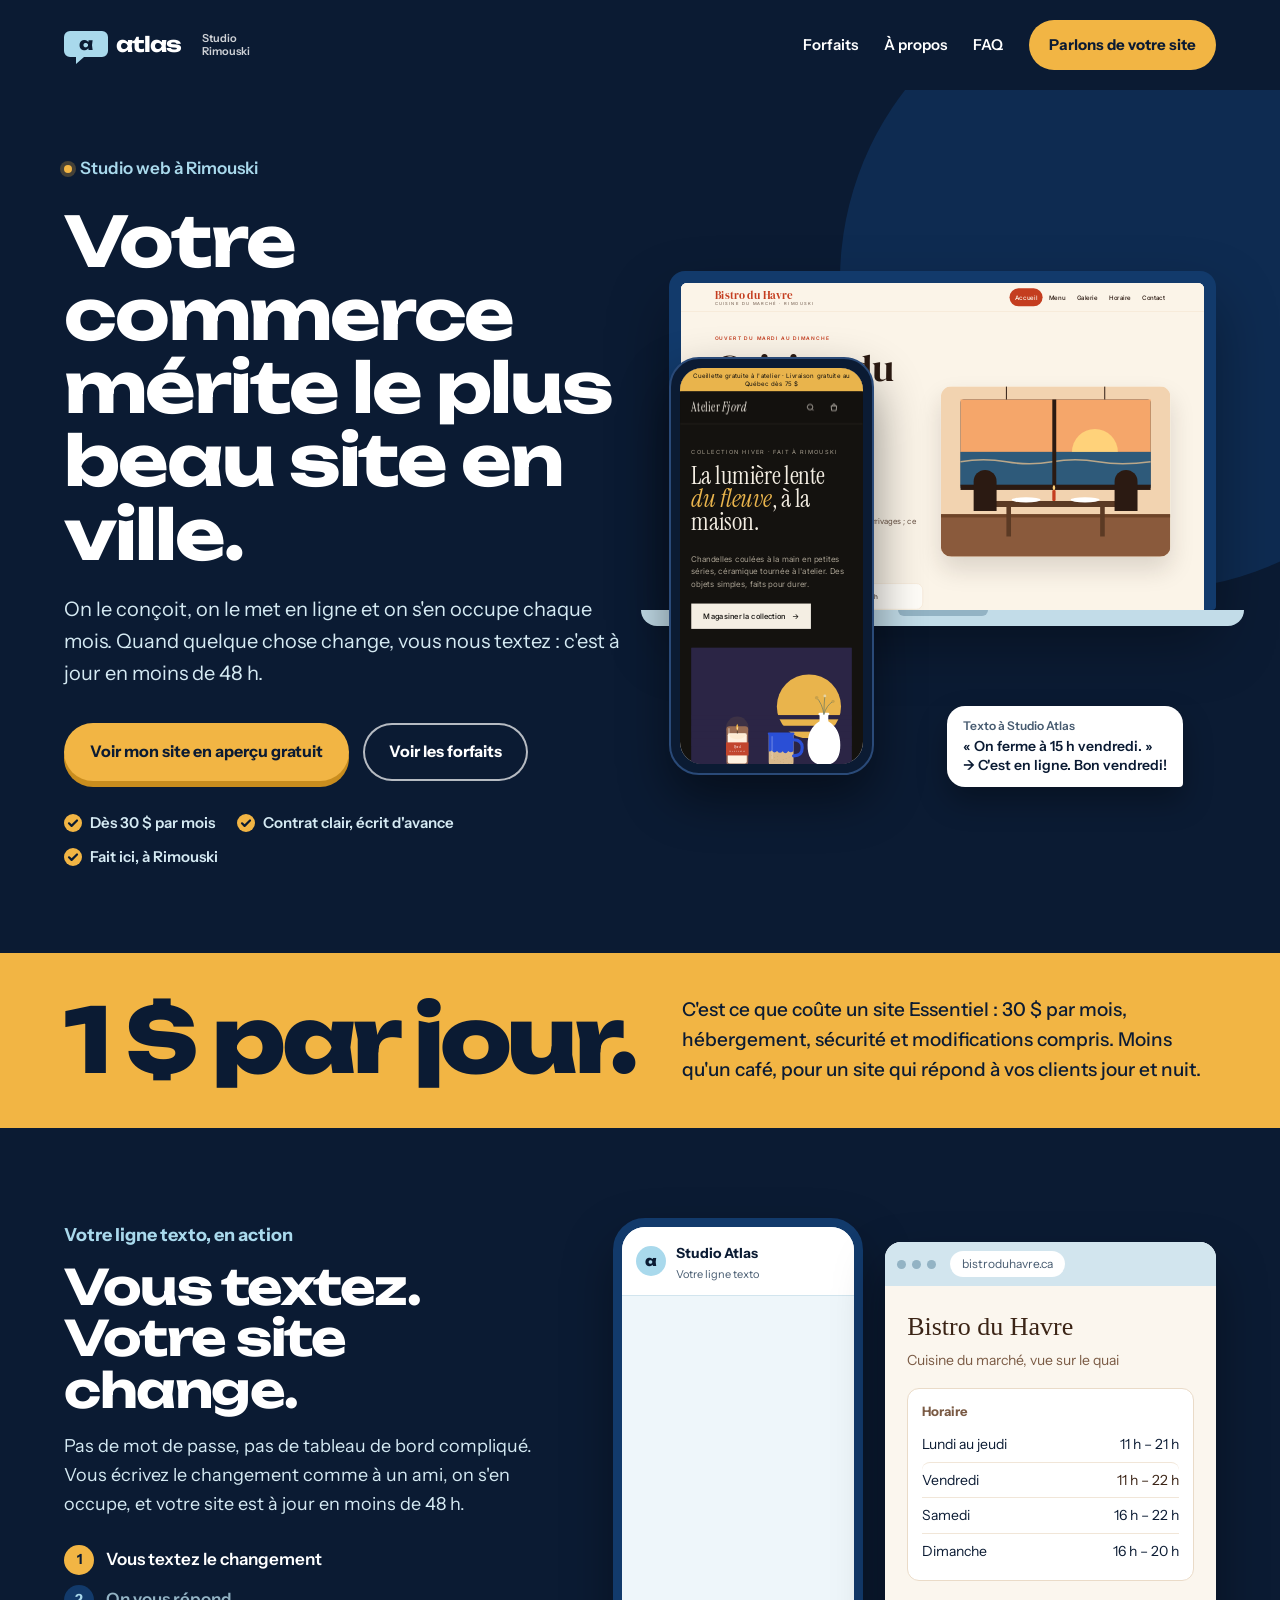
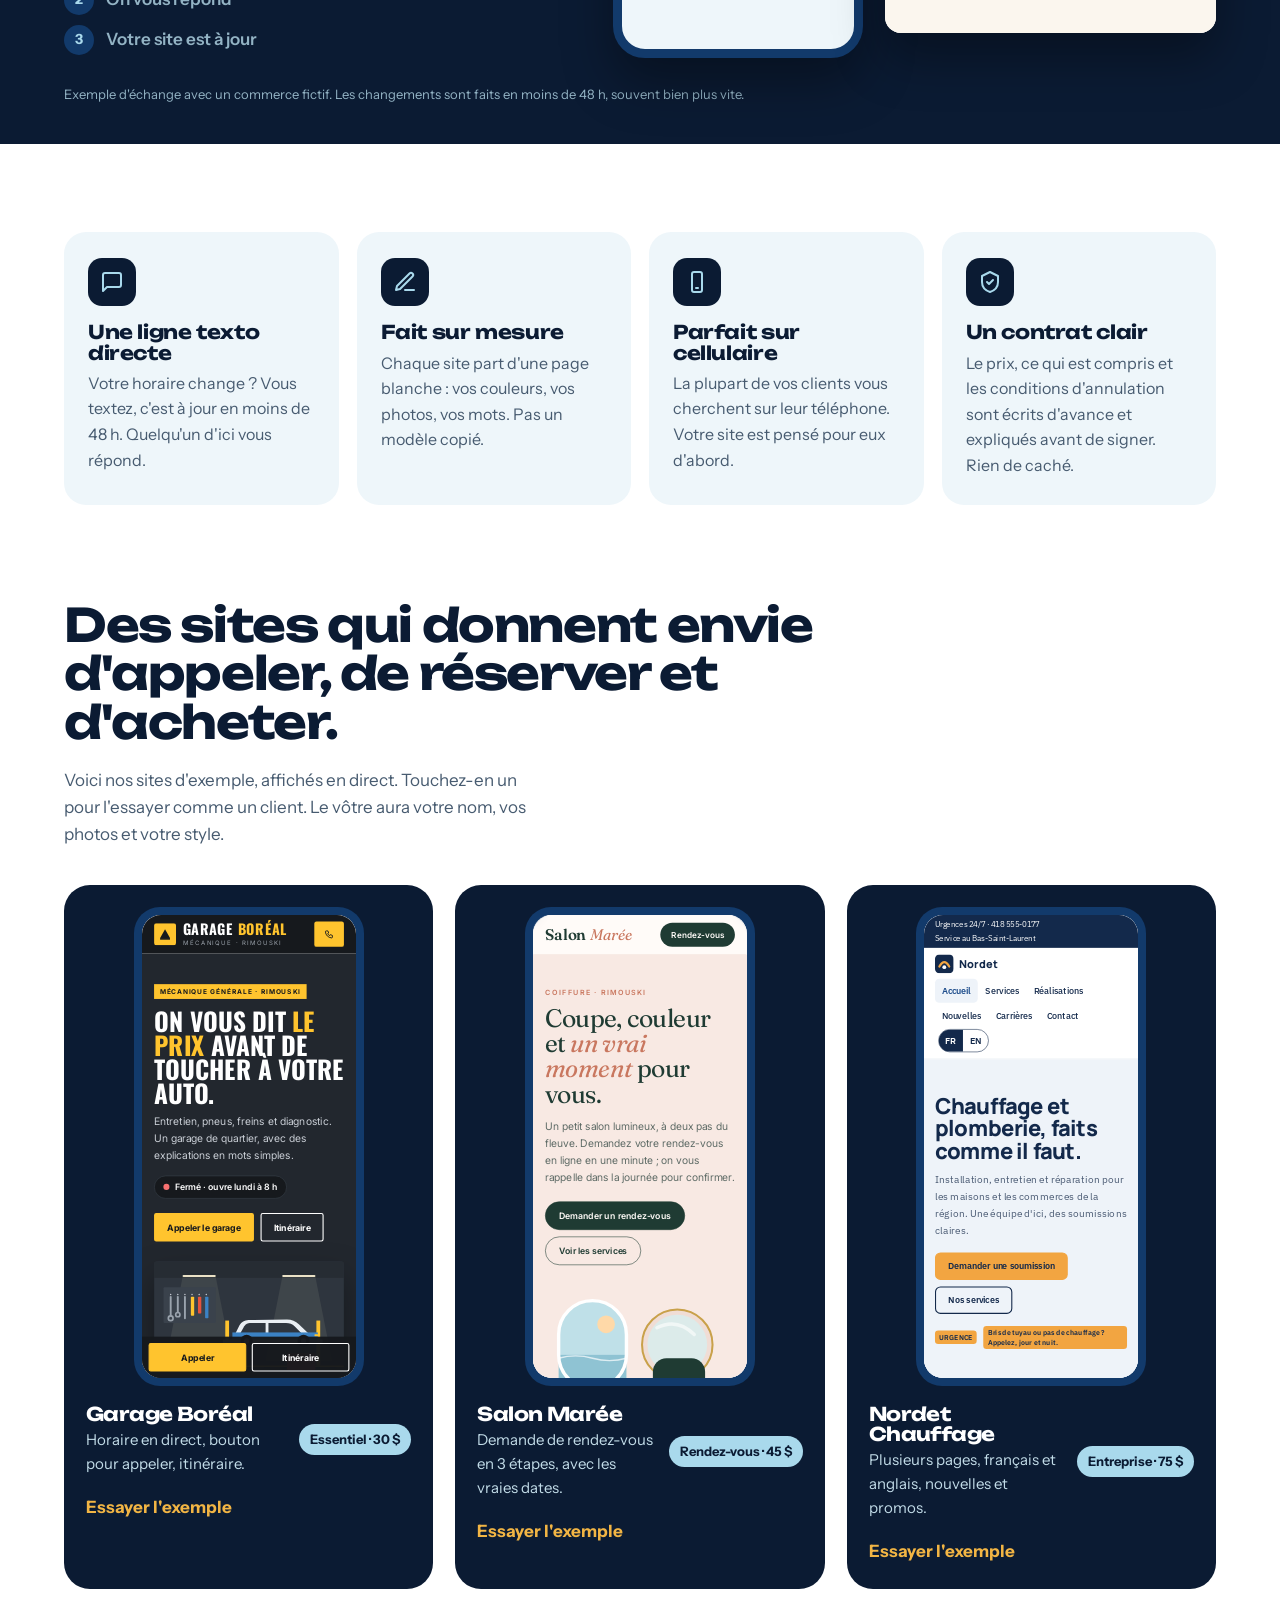
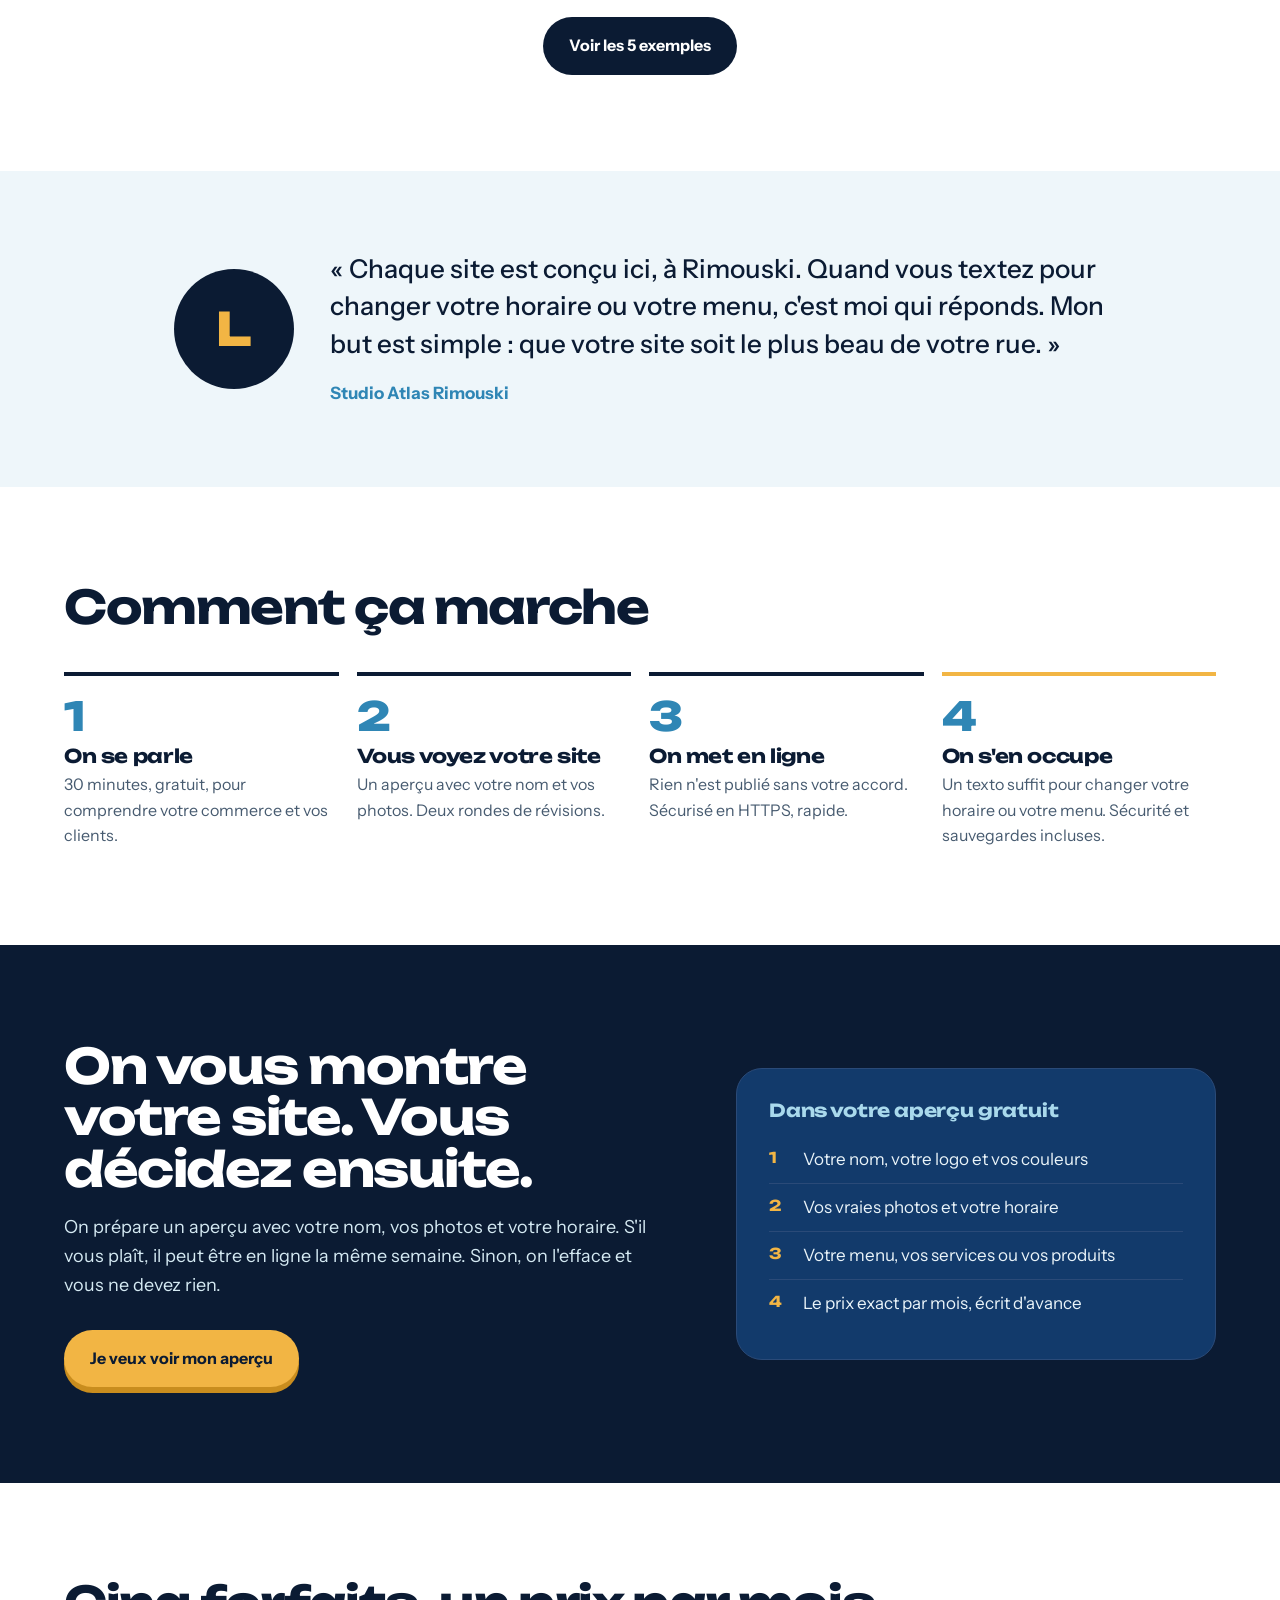
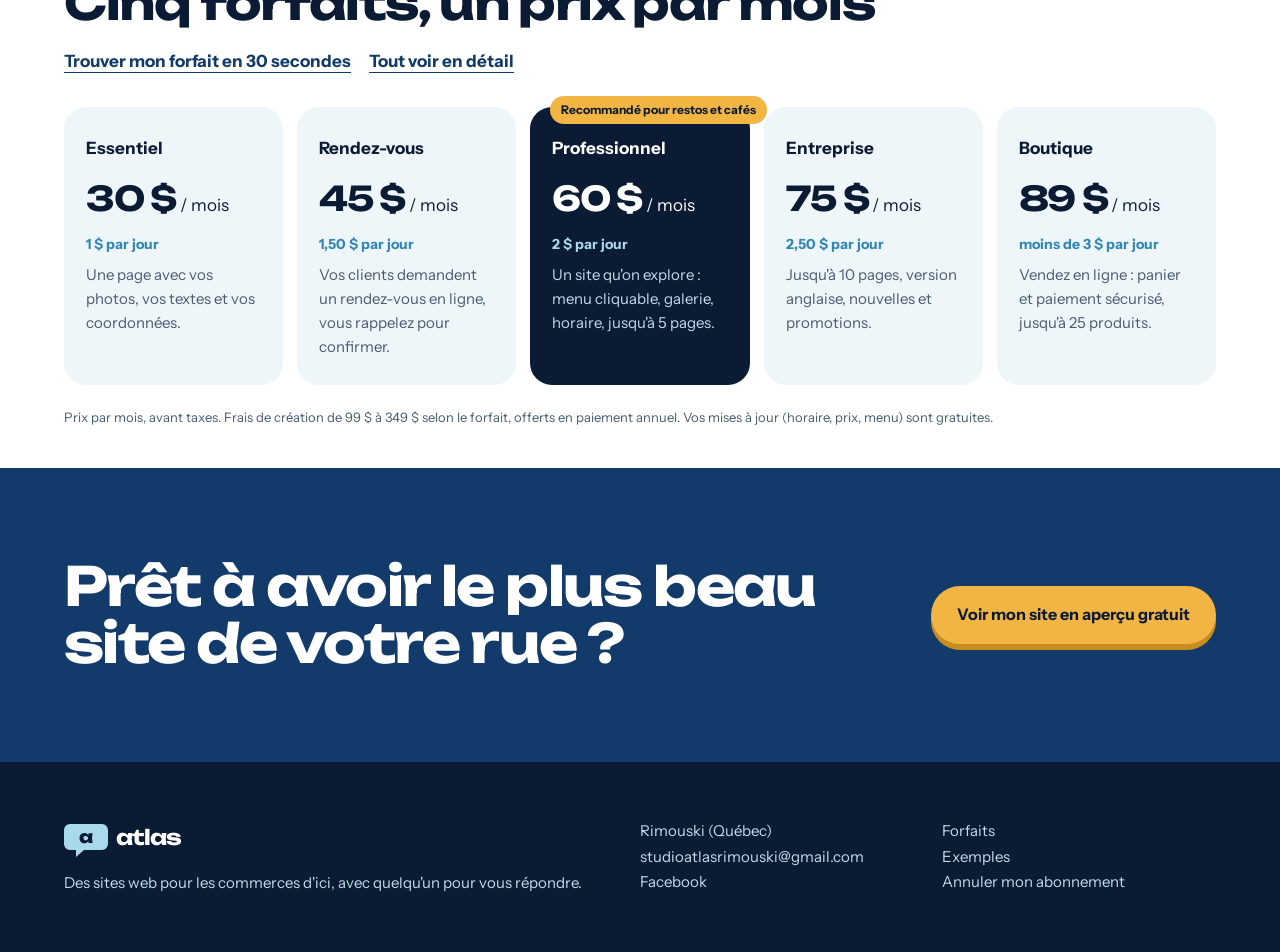
==== index.html @ ba2b37f9 "Référencement Google : robots.txt, sitemap, fiche d'entreprise et image de partage Co-Authored-By: C" ====
<!DOCTYPE html><html lang="fr"><head><meta charset="utf-8"><meta name="viewport" content="width=device-width,initial-scale=1">
<title>Studio Atlas Rimouski | Sites web sur mesure</title>
<meta name="description" content="Studio web de Rimouski : sites sur mesure, adaptés au cellulaire et entretenus chaque mois, dès 30 $ par mois, soit environ 1 $ par jour, avec un contrat clair, écrit d'avance.">
<meta property="og:type" content="website"><meta property="og:site_name" content="Studio Atlas Rimouski"><meta property="og:locale" content="fr_CA">
<meta property="og:title" content="Studio Atlas Rimouski | Sites web sur mesure"><meta property="og:description" content="Studio web de Rimouski : sites sur mesure, adaptés au cellulaire et entretenus chaque mois, dès 30 $ par mois, soit environ 1 $ par jour, avec un contrat clair, écrit d'avance."><meta property="og:url" content="https://studioatlasrimouski.ca/">
<meta property="og:image" content="https://studioatlasrimouski.ca/og.png"><meta property="og:image:width" content="1200"><meta property="og:image:height" content="630"><meta name="twitter:card" content="summary_large_image">
<script type="application/ld+json">{"@context": "https://schema.org", "@type": "ProfessionalService", "name": "Studio Atlas Rimouski", "url": "https://studioatlasrimouski.ca/", "image": "https://studioatlasrimouski.ca/og.png", "logo": "https://studioatlasrimouski.ca/favicon.svg", "description": "Studio web de Rimouski : sites sur mesure, adaptés au cellulaire et entretenus chaque mois, dès 30 $ par mois.", "email": "studioatlasrimouski@gmail.com", "areaServed": [{"@type": "City", "name": "Rimouski"}, {"@type": "AdministrativeArea", "name": "Bas-Saint-Laurent"}], "address": {"@type": "PostalAddress", "addressLocality": "Rimouski", "addressRegion": "QC", "addressCountry": "CA"}, "priceRange": "30 $ à 89 $ par mois", "knowsLanguage": "fr-CA"}</script>
<link rel="canonical" href="https://studioatlasrimouski.ca/">
<link rel="icon" href="favicon.svg" type="image/svg+xml">
<link rel="preconnect" href="https://fonts.googleapis.com"><link href="https://fonts.googleapis.com/css2?family=Unbounded:wght@700;800&family=Instrument+Sans:wght@400;600;700&display=swap" rel="stylesheet">
<style>
*{box-sizing:border-box}body{margin:0;-webkit-font-smoothing:antialiased;font-family:"Instrument Sans",system-ui,sans-serif;color:#0B1B33;background:#fff;font-size:17px;line-height:1.6}
a{color:inherit}img,svg{display:block}h1,h2,h3,p{margin:0}ol,ul{margin:0;padding:0;list-style:none}
h1,h2,h3{font-family:Unbounded,system-ui,sans-serif;letter-spacing:-.03em;line-height:1.06;font-weight:700}
.wrap{max-width:1200px;margin:0 auto;padding-left:24px;padding-right:24px}
.btn{display:inline-flex;align-items:center;gap:10px;font-weight:700;text-decoration:none;padding:16px 26px;border-radius:999px;font-size:16px;transition:transform .15s ease,background .15s ease}
.btn:hover{transform:translateY(-1px)}
.btn.gold{background:#F2B544;color:#0B1B33;box-shadow:0 6px 0 #C98D1E}.btn.gold:hover{background:#F7C96A}
.btn.line{color:#fff;box-shadow:inset 0 0 0 2px rgba(255,255,255,.7)}.btn.line:hover{box-shadow:inset 0 0 0 2px #fff}
.btn.navy{background:#0B1B33;color:#fff}.btn.navy:hover{background:#123A6B}
.eyebrow{font-weight:700;color:#2F86B5;margin-bottom:12px;font-size:16px}

/* Accueil */
.hero{background:#0B1B33;color:#fff;overflow:hidden;position:relative}
.hero::after{content:"";position:absolute;right:-180px;top:-120px;width:620px;height:620px;border-radius:50%;background:#123A6B;opacity:.55}
.hero-in{position:relative;z-index:1;display:grid;grid-template-columns:1.02fr 1fr;gap:48px;align-items:center;padding-top:64px;padding-bottom:84px}
.hero .where{display:inline-flex;align-items:center;gap:8px;font-weight:600;color:#A9D9EC;margin-bottom:22px}
.hero .where i{width:8px;height:8px;border-radius:50%;background:#F2B544;box-shadow:0 0 0 4px rgba(242,181,68,.25)}
.hero h1{font-size:clamp(38px,5.4vw,72px);max-width:12ch}
.hero .lead{font-size:20px;color:#D5EAF3;max-width:44ch;margin-top:22px}
.acts{display:flex;flex-wrap:wrap;gap:14px;margin-top:34px}
.checks{display:flex;flex-wrap:wrap;gap:10px 22px;margin-top:30px;color:#D5EAF3;font-weight:600;font-size:15px}
.checks li{display:flex;align-items:center;gap:8px}
.checks svg{flex:none}

/* Vitrine : vrais sites d'exemple affichés en direct */
.showcase{position:relative;min-height:480px}
.laptop{position:relative;width:100%;max-width:600px;margin-left:auto}
.laptop .screen{background:#123A6B;border-radius:16px 16px 4px 4px;padding:12px 12px 0;box-shadow:0 30px 60px rgba(0,0,0,.35)}
.laptop .base{height:16px;background:#C2DCE8;border-radius:0 0 18px 18px;margin:0 -28px;position:relative}
.laptop .base::after{content:"";position:absolute;left:50%;top:0;width:90px;height:6px;margin-left:-45px;background:#93B3C4;border-radius:0 0 8px 8px}
.frame{position:relative;overflow:hidden;background:#fff}
.frame iframe{position:absolute;left:0;top:0;border:0;transform-origin:0 0;pointer-events:none}
.laptop .frame{aspect-ratio:1280/800;border-radius:6px 6px 0 0}
.laptop .frame iframe{width:1280px;height:800px}
.phone{position:absolute;left:0;bottom:-24px;width:min(38%,205px);background:#0B1B33;border-radius:30px;padding:9px;box-shadow:0 24px 50px rgba(0,0,0,.45);border:2px solid #2A4A78}
.phone .frame{aspect-ratio:390/844;border-radius:22px}
.phone .frame iframe{width:390px;height:844px}
.bubble{position:absolute;right:6%;bottom:-36px;background:#fff;color:#0B1B33;border-radius:18px 18px 4px 18px;padding:12px 16px;font-size:14px;font-weight:600;box-shadow:0 14px 30px rgba(0,0,0,.3);max-width:250px;line-height:1.35}
.bubble small{display:block;font-weight:600;color:#475B70;font-size:12px;margin-bottom:3px}
.shot-link{position:absolute;inset:0;z-index:2;border-radius:inherit}
.shot-link:focus-visible{outline:3px solid #F2B544;outline-offset:4px}

/* Bande 1 $ par jour */
.oneday{background:#F2B544;color:#0B1B33}
.od-in{display:flex;align-items:center;gap:20px 48px;flex-wrap:wrap;padding-top:42px;padding-bottom:42px}
.od-big{font-family:Unbounded,system-ui,sans-serif;font-weight:800;font-size:clamp(46px,7vw,92px);letter-spacing:-.05em;line-height:.9;white-space:nowrap}
.od-txt{flex:1 1 360px;font-size:19px;max-width:56ch;font-weight:500}

/* Promesses */
.promises{display:grid;grid-template-columns:repeat(4,1fr);gap:18px;padding-top:88px;padding-bottom:40px}
.prom{background:#EEF6FA;border-radius:22px;padding:26px 24px}
.prom .ic{width:48px;height:48px;border-radius:14px;background:#0B1B33;display:grid;place-items:center;margin-bottom:16px}
.prom h3{font-size:19px;margin-bottom:8px;letter-spacing:-.02em}
.prom p{color:#475B70;font-size:16px}

/* Vitrine d'exemples */
.work{padding-top:56px;padding-bottom:96px}
.work-head{display:flex;justify-content:space-between;align-items:end;gap:20px;flex-wrap:wrap;margin-bottom:36px}
.work h2{font-size:clamp(30px,3.6vw,48px);max-width:18ch}
.work-head p{max-width:42ch;color:#475B70}
.work-list{display:grid;grid-template-columns:repeat(3,1fr);gap:22px}
.wcard{position:relative;background:#0B1B33;border-radius:26px;padding:22px 22px 24px;color:#fff;display:flex;flex-direction:column;gap:18px}
.wcard .phone2{background:#123A6B;border-radius:26px;padding:8px;width:min(230px,80%);margin:0 auto}
.wcard .frame{aspect-ratio:390/844;border-radius:19px}
.wcard .frame iframe{width:390px;height:844px}
.wcard h3{font-size:19px}.wcard p{color:#C2DCE8;font-size:15px;margin-top:4px}
.wcard .meta{display:flex;justify-content:space-between;align-items:center;gap:10px}
.tagp{background:#A9D9EC;color:#0B1B33;font-weight:700;font-size:13px;border-radius:999px;padding:5px 11px;white-space:nowrap}
.wcard .go{font-weight:700;color:#F2B544;text-decoration:none}
.wcard .go:hover{text-decoration:underline}
.work-more{margin-top:28px;text-align:center}

/* Mot du studio */
.note{background:#EEF6FA}
.note-in{display:grid;grid-template-columns:auto 1fr;gap:36px;align-items:center;padding-top:80px;padding-bottom:80px;max-width:980px}
.avatar{width:120px;height:120px;border-radius:50%;background:#0B1B33;color:#F2B544;display:grid;place-items:center;font-family:Unbounded,system-ui,sans-serif;font-weight:800;font-size:46px}
.note blockquote{margin:0;font-size:clamp(20px,2.2vw,26px);line-height:1.45;font-weight:500}
.note cite{display:block;margin-top:16px;font-style:normal;font-weight:700;color:#2F86B5}

/* Étapes */
.steps{padding-top:96px;padding-bottom:96px}
.steps h2{font-size:clamp(30px,3.6vw,48px);margin-bottom:40px}
.steps ol{display:grid;grid-template-columns:repeat(4,1fr);gap:18px}
.steps li{border-top:4px solid #0B1B33;padding-top:20px}
.steps li:last-child{border-color:#F2B544}
.sn{font-family:Unbounded,system-ui,sans-serif;font-weight:800;font-size:40px;color:#2F86B5;display:block;margin-bottom:10px;line-height:1}
.steps h3{font-size:19px;margin-bottom:6px;letter-spacing:-.02em}
.steps p{color:#475B70;font-size:16px}

/* Aperçu gratuit */
.demo{background:#0B1B33;color:#fff}
.demo-in{display:grid;grid-template-columns:1.3fr 1fr;gap:48px;align-items:center;padding-top:96px;padding-bottom:96px}
.demo h2{font-size:clamp(30px,3.8vw,50px);margin-bottom:18px}
.demo p{color:#D5EAF3;max-width:50ch;margin-bottom:30px;font-size:18px}
.demo-card{background:#123A6B;border-radius:26px;padding:32px;border:1px solid #2A4A78}
.demo-card h3{font-size:18px;color:#A9D9EC;margin-bottom:16px;letter-spacing:-.01em}
.demo-card li{display:flex;gap:12px;align-items:flex-start;padding:10px 0;border-top:1px solid #2A4A78;color:#EAF4F9}
.demo-card li:first-child{border-top:0}
.demo-card b{color:#F2B544;font-family:Unbounded,system-ui,sans-serif;font-size:15px;min-width:22px}

/* Forfaits */
.plans{padding-top:96px;padding-bottom:40px}
.plans-head{display:flex;justify-content:space-between;align-items:end;gap:20px;flex-wrap:wrap;margin-bottom:32px}
.plans h2{font-size:clamp(30px,3.6vw,48px)}
.links{display:flex;flex-wrap:wrap;gap:18px}.links a{font-weight:700;color:#123A6B;text-underline-offset:5px}
.plan-list{display:grid;grid-template-columns:repeat(5,minmax(0,1fr));gap:14px}
.plan{position:relative;text-decoration:none;display:flex;flex-direction:column;gap:8px;border-radius:22px;padding:26px 20px 24px;background:#EEF6FA;border:2px solid transparent;transition:border-color .15s}
.plan:hover{border-color:#0B1B33}
.plan.star{background:#0B1B33;color:#fff}.plan.star .pd{color:#C2DCE8}.plan.star .pday{color:#A9D9EC}
.ribbon{position:absolute;top:-13px;left:18px;background:#F2B544;color:#0B1B33;font-weight:700;font-size:12px;border-radius:999px;padding:4px 11px;white-space:nowrap}
.pn{font-weight:700}
.pp b{font-family:Unbounded,system-ui,sans-serif;font-size:34px;letter-spacing:-.04em}
.pday{font-weight:700;font-size:14px;color:#2F86B5}
.pd{font-size:15px;color:#475B70}
.fine{font-size:13px;color:#475B70;margin-top:22px}

/* Réalisation */
.case{padding-top:72px;padding-bottom:96px}
.case-in{display:grid;grid-template-columns:auto 1fr;gap:28px;align-items:center;border:2px solid #0B1B33;border-radius:26px;padding:34px}
.case .mark{width:96px;height:96px;border-radius:22px;background:#0B1B33;color:#fff;display:grid;place-items:center;font-family:Unbounded,system-ui,sans-serif;font-weight:800;font-size:24px}
.case h2{font-size:clamp(24px,2.6vw,34px);margin:4px 0 10px}
.case p{color:#475B70;max-width:70ch}
.ul{display:inline-block;margin-top:12px;font-weight:700;color:#123A6B}

/* Appel final */
.cta{background:#123A6B;color:#fff}
.cta .wrap{padding-top:90px;padding-bottom:90px;display:flex;justify-content:space-between;align-items:center;gap:30px;flex-wrap:wrap}
.cta h2{font-size:clamp(30px,4.2vw,56px);max-width:16ch}


/* Animation ligne texto */
.live-sms{background:#0B1B33;color:#fff;padding:90px 0 40px}
.ls-in{display:grid;grid-template-columns:.9fr 1.1fr;gap:56px;align-items:center}
.live-sms .eyebrow{color:#A9D9EC}
.live-sms h2{font-size:clamp(30px,3.8vw,50px);margin-bottom:16px}
.ls-txt>p{color:#D5EAF3;font-size:18px;max-width:46ch}
.ls-steps{margin-top:26px;display:flex;flex-direction:column;gap:10px}
.ls-steps li{display:flex;align-items:center;gap:12px;font-weight:600;color:#93B3C4;transition:color .3s}
.ls-steps b{width:30px;height:30px;border-radius:50%;display:grid;place-items:center;background:#123A6B;color:#A9D9EC;font-size:14px;transition:background .3s,color .3s}
.ls-steps li.on{color:#fff}.ls-steps li.on b{background:#F2B544;color:#0B1B33}
.ls-stage{position:relative;display:grid;grid-template-columns:250px 1fr;gap:22px;align-items:center}
.ls-phone{background:#EEF6FA;color:#0B1B33;border-radius:32px;border:9px solid #123A6B;height:440px;display:flex;flex-direction:column;overflow:hidden;box-shadow:0 24px 50px rgba(0,0,0,.35)}
.ls-head{display:flex;align-items:center;gap:10px;padding:12px 14px;background:#fff;border-bottom:1px solid #D2E5EE}
.ls-head small{display:block;font-size:11px;color:#475B70}.ls-head strong{font-size:14px}
.ls-av{width:30px;height:30px;border-radius:50%;background:#A9D9EC;display:grid;place-items:center;font-family:Unbounded,system-ui,sans-serif;font-weight:800;font-size:14px}
.ls-chat{flex:1;padding:14px 12px;display:flex;flex-direction:column;justify-content:flex-end;gap:8px}
.ls-msg{max-width:84%;padding:9px 12px;border-radius:16px;font-size:13.5px;line-height:1.35;opacity:0;transform:translateY(10px) scale(.96);transition:opacity .35s ease,transform .35s ease;display:none}
.ls-msg.me{align-self:flex-end;background:#123A6B;color:#fff;border-bottom-right-radius:5px}
.ls-msg.them{align-self:flex-start;background:#fff;border:1px solid #D2E5EE;border-bottom-left-radius:5px}
.ls-msg.show{display:block}.ls-msg.in{opacity:1;transform:none}
.ls-typing{align-self:flex-start;background:#fff;border:1px solid #D2E5EE;border-radius:16px;padding:10px 12px;display:none;gap:4px}
.ls-typing.show{display:flex}
.ls-typing i{width:7px;height:7px;border-radius:50%;background:#93B3C4;animation:lsdot 1s infinite}
.ls-typing i:nth-child(2){animation-delay:.15s}.ls-typing i:nth-child(3){animation-delay:.3s}
@keyframes lsdot{0%,60%,100%{transform:none;opacity:.5}30%{transform:translateY(-4px);opacity:1}}
.ls-site{background:#fff;color:#0B1B33;border-radius:16px;overflow:hidden;box-shadow:0 24px 50px rgba(0,0,0,.35)}
.ls-bar{display:flex;align-items:center;gap:6px;background:#D2E5EE;padding:9px 12px}
.ls-bar i{width:9px;height:9px;border-radius:50%;background:#93B3C4}
.ls-bar span{margin-left:8px;background:#fff;border-radius:999px;padding:3px 12px;font-size:12px;color:#475B70}
.ls-page{position:relative;padding:20px 22px 52px;background:#FBF6EE}
.ls-banner{background:#B5452B;color:#fff;font-weight:700;font-size:13px;border-radius:10px;padding:0 12px;max-height:0;overflow:hidden;opacity:0;transition:max-height .5s ease,opacity .4s ease,padding .5s ease,margin .5s ease}
.ls-banner.in{max-height:60px;opacity:1;padding:9px 12px;margin-bottom:14px}
.ls-name{font-family:Georgia,serif;font-size:26px;margin:0;color:#3B2416}
.ls-sub{margin:2px 0 16px;color:#7A5A44;font-size:14px}
.ls-hours{background:#fff;border-radius:12px;padding:12px 14px;border:1px solid #EADBC8}
.ls-h{margin:0 0 6px;font-weight:700;font-size:13px;color:#7A5A44}
.ls-hours div{display:flex;justify-content:space-between;gap:10px;padding:6px 0;font-size:14px;border-top:1px solid #F1E6D8}
.ls-hours div:first-of-type{border-top:0}
.ls-fri{border-radius:8px;transition:background .5s}
.ls-fri.flash{background:#FFF1C9}
.ls-swap{position:relative;display:inline-flex;gap:8px;align-items:center}
.ls-swap .old{color:#3B2416;transition:color .3s}
.ls-swap .new{display:none;color:#B5452B}
.ls-fri.done .old{color:#B9A28E;text-decoration:line-through}.ls-fri.done .new{display:inline}
.ls-saved{position:absolute;right:22px;bottom:16px;background:#1F7A4D;color:#fff;font-size:12px;font-weight:700;border-radius:999px;padding:4px 10px;opacity:0;transform:translateY(-6px);transition:opacity .3s,transform .3s}
.ls-saved.in{opacity:1;transform:none}
.ls-note{color:#93B3C4;font-size:13px;margin-top:26px!important}
@media(max-width:980px){.ls-in{grid-template-columns:1fr}.ls-stage{max-width:620px}}
@media(max-width:640px){.ls-stage{grid-template-columns:1fr}.ls-phone{height:340px;max-width:300px;margin:0 auto;width:100%}}
@media(max-width:980px){
 .hero-in,.demo-in{grid-template-columns:1fr}
 .showcase{min-height:0;margin-top:20px;padding-bottom:40px}
 .promises{grid-template-columns:1fr 1fr}
 .work-list{grid-template-columns:1fr 1fr}
 .steps ol{grid-template-columns:1fr 1fr}
 .plan-list{grid-template-columns:repeat(2,minmax(0,1fr));row-gap:22px}
}
@media(max-width:640px){
 .promises,.work-list,.steps ol,.plan-list{grid-template-columns:1fr}
 .note-in,.case-in{grid-template-columns:1fr}
 .bubble,.showcase .phone{display:none}
 .laptop .base{margin:0 -10px}
 .hero-in{padding-top:40px;padding-bottom:56px}
}
@media(prefers-reduced-motion:reduce){.btn{transition:none}.btn:hover{transform:none}}
.sa-wrap{max-width:1200px;margin:0 auto;padding:0 24px;box-sizing:border-box}
.sa-top{background:#0B1B33;color:#FFF;font-family:"Instrument Sans",sans-serif}
.sa-top-in{display:flex;flex-wrap:wrap;gap:14px 28px;align-items:center;justify-content:space-between;padding-top:20px;padding-bottom:20px}
.sa-logo{display:flex;align-items:center;gap:10px;text-decoration:none;color:inherit}.sa-logo span{font-size:11px;font-weight:600;line-height:1.15;opacity:.8}
.sa-nav{display:flex;flex-wrap:wrap;gap:8px 26px;align-items:center;font-weight:600;font-size:15px}.sa-nav a{text-decoration:none;color:#FFF}.sa-nav a[aria-current]{text-decoration:underline;text-underline-offset:6px;text-decoration-thickness:2px}
.sa-btn{display:inline-block;background:#F2B544;color:#0B1B33!important;font-weight:700;text-decoration:none;padding:13px 20px;border-radius:999px}.sa-btn:hover{background:#F7C96A}
.sa-foot{background:#0B1B33;color:#C2DCE8;font-family:"Instrument Sans",sans-serif;font-size:15px;line-height:1.7}
.sa-foot-in{display:grid;grid-template-columns:2fr 1fr 1fr;gap:28px;padding-top:56px;padding-bottom:56px}.sa-foot .sa-logo{color:#FFF;margin-bottom:12px}.sa-foot p{margin:0}.sa-foot a{text-decoration:none}.sa-foot a:hover{color:#A9D9EC}
@media(max-width:760px){.sa-foot-in{grid-template-columns:1fr}.sa-nav a:not(.sa-btn){font-size:14px}}
a:focus-visible,button:focus-visible,input:focus-visible,select:focus-visible,textarea:focus-visible{outline:3px solid #2F86B5;outline-offset:3px}
</style></head><body>
<header class="sa-top"><div class="sa-wrap sa-top-in"><a href="index.html" class="sa-logo" aria-label="Studio Atlas Rimouski, accueil"><svg width="128" height="40" viewBox="0 0 128 40" aria-hidden="true"><path d="M6 6h32a6 6 0 0 1 6 6v14a6 6 0 0 1-6 6H20l-8 7v-7H6a6 6 0 0 1-6-6V12a6 6 0 0 1 6-6z" fill="#A9D9EC"/><text x="22" y="25" text-anchor="middle" font-family="Unbounded" font-weight="800" font-size="17" fill="#0B1B33">a</text><text x="52" y="27" font-family="Unbounded" font-weight="700" font-size="21" letter-spacing="-1" fill="currentColor">atlas</text></svg><span>Studio<br>Rimouski</span></a><nav class="sa-nav"><a href="forfaits.html">Forfaits</a><a href="a-propos.html">À propos</a><a href="contact.html">FAQ</a><a class="sa-btn sa-small" href="contact.html#contact">Parlons de votre site</a></nav></div></header>
<main>
<section class="hero"><div class="wrap hero-in">
 <div>
  <p class="where"><i></i>Studio web à Rimouski</p>
  <h1>Votre commerce mérite le plus beau site en ville.</h1>
  <p class="lead">On le conçoit, on le met en ligne et on s'en occupe chaque mois. Quand quelque chose change, vous nous textez : c'est à jour en moins de 48&nbsp;h.</p>
  <div class="acts"><a class="btn gold" href="contact.html#contact">Voir mon site en aperçu gratuit</a><a class="btn line" href="forfaits.html">Voir les forfaits</a></div>
  <ul class="checks"><li><svg width="18" height="18" viewBox="0 0 18 18" aria-hidden="true"><circle cx="9" cy="9" r="9" fill="#F2B544"/><path d="M5 9.3l2.6 2.6L13 6.5" fill="none" stroke="#0B1B33" stroke-width="2.2" stroke-linecap="round" stroke-linejoin="round"/></svg>Dès 30&nbsp;$ par mois</li><li><svg width="18" height="18" viewBox="0 0 18 18" aria-hidden="true"><circle cx="9" cy="9" r="9" fill="#F2B544"/><path d="M5 9.3l2.6 2.6L13 6.5" fill="none" stroke="#0B1B33" stroke-width="2.2" stroke-linecap="round" stroke-linejoin="round"/></svg>Contrat clair, écrit d'avance</li><li><svg width="18" height="18" viewBox="0 0 18 18" aria-hidden="true"><circle cx="9" cy="9" r="9" fill="#F2B544"/><path d="M5 9.3l2.6 2.6L13 6.5" fill="none" stroke="#0B1B33" stroke-width="2.2" stroke-linecap="round" stroke-linejoin="round"/></svg>Fait ici, à Rimouski</li></ul>
 </div>
 <div class="showcase" aria-label="Exemples de sites Studio Atlas">
  <div class="laptop"><div class="screen" style="position:relative"><div class="frame" data-w="1280"><iframe src="exemples/professionnel.html" title="Ouvrir l'exemple Professionnel : un bistro" loading="eager" tabindex="-1" aria-hidden="true" scrolling="no"></iframe></div><a class="shot-link" href="exemples/professionnel.html" aria-label="Ouvrir l'exemple Professionnel : un bistro"></a></div><div class="base"></div></div>
  <div class="phone"><div class="frame" data-w="390"><iframe src="exemples/boutique.html" title="Ouvrir l'exemple Boutique : un atelier de céramique" loading="eager" tabindex="-1" aria-hidden="true" scrolling="no"></iframe></div><a class="shot-link" href="exemples/boutique.html" aria-label="Ouvrir l'exemple Boutique : un atelier de céramique"></a></div>
  <div class="bubble"><small>Texto à Studio Atlas</small>« On ferme à 15 h vendredi. » <br>→ C'est en ligne. Bon vendredi!</div>
 </div>
</div></section>

<section class="oneday"><div class="wrap od-in"><p class="od-big">1&nbsp;$ par jour.</p><p class="od-txt">C'est ce que coûte un site Essentiel : 30&nbsp;$ par mois, hébergement, sécurité et modifications compris. Moins qu'un café, pour un site qui répond à vos clients jour et nuit.</p></div></section>


<section class="live-sms" aria-labelledby="ls-title"><div class="wrap ls-in">
 <div class="ls-txt">
  <p class="eyebrow">Votre ligne texto, en action</p>
  <h2 id="ls-title">Vous textez. Votre site change.</h2>
  <p>Pas de mot de passe, pas de tableau de bord compliqué. Vous écrivez le changement comme à un ami, on s'en occupe, et votre site est à jour en moins de 48&nbsp;h.</p>
  <ol class="ls-steps">
   <li data-k="1"><b>1</b>Vous textez le changement</li>
   <li data-k="2"><b>2</b>On vous répond</li>
   <li data-k="3"><b>3</b>Votre site est à jour</li>
  </ol>
 </div>
 <div class="ls-stage" id="ls-stage" aria-hidden="true">
  <div class="ls-phone">
   <div class="ls-head"><span class="ls-av">a</span><div><strong>Studio Atlas</strong><small>Votre ligne texto</small></div></div>
   <div class="ls-chat">
    <div class="ls-msg me" data-s="1">Salut! On ferme à 15 h vendredi, c'est la fête du quartier.</div>
    <div class="ls-typing" data-s="2"><i></i><i></i><i></i></div>
    <div class="ls-msg them" data-s="3">Parfait, je m'en occupe.</div>
    <div class="ls-msg them" data-s="5">C'est en ligne. Bon vendredi!</div>
    <div class="ls-msg me" data-s="6">Wow, déjà? Merci!</div>
   </div>
  </div>
  <div class="ls-site">
   <div class="ls-bar"><i></i><i></i><i></i><span>bistroduhavre.ca</span></div>
   <div class="ls-page">
    <div class="ls-banner" data-s="4">Vendredi : on ferme à 15 h (fête du quartier)</div>
    <p class="ls-name">Bistro du Havre</p>
    <p class="ls-sub">Cuisine du marché, vue sur le quai</p>
    <div class="ls-hours"><p class="ls-h">Horaire</p>
     <div><span>Lundi au jeudi</span><span>11 h – 21 h</span></div>
     <div class="ls-fri"><span>Vendredi</span><span class="ls-swap"><span class="old">11 h – 22 h</span><b class="new">11 h – 15 h</b></span></div>
     <div><span>Samedi</span><span>16 h – 22 h</span></div>
     <div><span>Dimanche</span><span>16 h – 20 h</span></div>
    </div>
    <div class="ls-saved" data-s="4">Mis à jour</div>
   </div>
  </div>
 </div>
</div>
<p class="wrap ls-note">Exemple d'échange avec un commerce fictif. Les changements sont faits en moins de 48&nbsp;h, souvent bien plus vite.</p>
</section>
<section class="promises wrap" aria-label="Ce que vous obtenez">
 <div class="prom"><span class="ic"><svg width="24" height="24" viewBox="0 0 24 24" fill="none" stroke="#A9D9EC" stroke-width="2" stroke-linecap="round" stroke-linejoin="round" aria-hidden="true"><path d="M21 15a2 2 0 0 1-2 2H7l-4 4V5a2 2 0 0 1 2-2h14a2 2 0 0 1 2 2z"/></svg></span><h3>Une ligne texto directe</h3><p>Votre horaire change ? Vous textez, c'est à jour en moins de 48&nbsp;h. Quelqu'un d'ici vous répond.</p></div>
 <div class="prom"><span class="ic"><svg width="24" height="24" viewBox="0 0 24 24" fill="none" stroke="#A9D9EC" stroke-width="2" stroke-linecap="round" stroke-linejoin="round" aria-hidden="true"><path d="M12 20h9"/><path d="M16.5 3.5a2.1 2.1 0 0 1 3 3L7 19l-4 1 1-4z"/></svg></span><h3>Fait sur mesure</h3><p>Chaque site part d'une page blanche : vos couleurs, vos photos, vos mots. Pas un modèle copié.</p></div>
 <div class="prom"><span class="ic"><svg width="24" height="24" viewBox="0 0 24 24" fill="none" stroke="#A9D9EC" stroke-width="2" stroke-linecap="round" stroke-linejoin="round" aria-hidden="true"><rect x="7" y="2" width="10" height="20" rx="2"/><path d="M11 18h2"/></svg></span><h3>Parfait sur cellulaire</h3><p>La plupart de vos clients vous cherchent sur leur téléphone. Votre site est pensé pour eux d'abord.</p></div>
 <div class="prom"><span class="ic"><svg width="24" height="24" viewBox="0 0 24 24" fill="none" stroke="#A9D9EC" stroke-width="2" stroke-linecap="round" stroke-linejoin="round" aria-hidden="true"><path d="M12 2l8 4v6c0 5-3.5 8.5-8 10-4.5-1.5-8-5-8-10V6z"/><path d="M9 12l2 2 4-4"/></svg></span><h3>Un contrat clair</h3><p>Le prix, ce qui est compris et les conditions d'annulation sont écrits d'avance et expliqués avant de signer. Rien de caché.</p></div>
</section>

<section class="work wrap">
 <div class="work-head"><h2>Des sites qui donnent envie d'appeler, de réserver et d'acheter.</h2><p>Voici nos sites d'exemple, affichés en direct. Touchez-en un pour l'essayer comme un client. Le vôtre aura votre nom, vos photos et votre style.</p></div>
 <div class="work-list">
  <article class="wcard"><div class="phone2" style="position:relative"><div class="frame" data-w="390"><iframe src="exemples/essentiel.html" title="Ouvrir l'exemple Essentiel : un garage" loading="lazy" tabindex="-1" aria-hidden="true" scrolling="no"></iframe></div><a class="shot-link" href="exemples/essentiel.html" aria-label="Ouvrir l'exemple Essentiel : un garage"></a></div><div class="meta"><div><h3>Garage Boréal</h3><p>Horaire en direct, bouton pour appeler, itinéraire.</p></div><span class="tagp">Essentiel · 30&nbsp;$</span></div><a class="go" href="exemples/essentiel.html">Essayer l'exemple</a></article>
  <article class="wcard"><div class="phone2" style="position:relative"><div class="frame" data-w="390"><iframe src="exemples/rendez-vous.html" title="Ouvrir l'exemple Rendez-vous : un salon de coiffure" loading="lazy" tabindex="-1" aria-hidden="true" scrolling="no"></iframe></div><a class="shot-link" href="exemples/rendez-vous.html" aria-label="Ouvrir l'exemple Rendez-vous : un salon de coiffure"></a></div><div class="meta"><div><h3>Salon Marée</h3><p>Demande de rendez-vous en 3 étapes, avec les vraies dates.</p></div><span class="tagp">Rendez-vous · 45&nbsp;$</span></div><a class="go" href="exemples/rendez-vous.html">Essayer l'exemple</a></article>
  <article class="wcard"><div class="phone2" style="position:relative"><div class="frame" data-w="390"><iframe src="exemples/entreprise.html" title="Ouvrir l'exemple Entreprise" loading="lazy" tabindex="-1" aria-hidden="true" scrolling="no"></iframe></div><a class="shot-link" href="exemples/entreprise.html" aria-label="Ouvrir l'exemple Entreprise"></a></div><div class="meta"><div><h3>Nordet Chauffage</h3><p>Plusieurs pages, français et anglais, nouvelles et promos.</p></div><span class="tagp">Entreprise · 75&nbsp;$</span></div><a class="go" href="exemples/entreprise.html">Essayer l'exemple</a></article>
 </div>
 <p class="work-more"><a class="btn navy" href="exemples/index.html">Voir les 5 exemples</a></p>
</section>

<section class="note"><div class="wrap note-in">
 <div class="avatar" aria-hidden="true">L</div>
 <div><blockquote>« Chaque site est conçu ici, à Rimouski. Quand vous textez pour changer votre horaire ou votre menu, c'est moi qui réponds. Mon but est simple : que votre site soit le plus beau de votre rue. »</blockquote><cite>Studio Atlas Rimouski</cite></div>
</div></section>

<section class="steps wrap"><h2>Comment ça marche</h2><ol>
 <li><span class="sn">1</span><h3>On se parle</h3><p>30 minutes, gratuit, pour comprendre votre commerce et vos clients.</p></li>
 <li><span class="sn">2</span><h3>Vous voyez votre site</h3><p>Un aperçu avec votre nom et vos photos. Deux rondes de révisions.</p></li>
 <li><span class="sn">3</span><h3>On met en ligne</h3><p>Rien n'est publié sans votre accord. Sécurisé en HTTPS, rapide.</p></li>
 <li><span class="sn">4</span><h3>On s'en occupe</h3><p>Un texto suffit pour changer votre horaire ou votre menu. Sécurité et sauvegardes incluses.</p></li>
</ol></section>

<section class="demo"><div class="wrap demo-in">
 <div><h2>On vous montre votre site. Vous décidez ensuite.</h2>
 <p>On prépare un aperçu avec votre nom, vos photos et votre horaire. S'il vous plaît, il peut être en ligne la même semaine. Sinon, on l'efface et vous ne devez rien.</p>
 <a class="btn gold" href="contact.html#contact">Je veux voir mon aperçu</a></div>
 <div class="demo-card"><h3>Dans votre aperçu gratuit</h3><ul>
  <li><b>1</b><span>Votre nom, votre logo et vos couleurs</span></li>
  <li><b>2</b><span>Vos vraies photos et votre horaire</span></li>
  <li><b>3</b><span>Votre menu, vos services ou vos produits</span></li>
  <li><b>4</b><span>Le prix exact par mois, écrit d'avance</span></li>
 </ul></div>
</div></section>

<section class="plans wrap"><div class="plans-head"><h2>Cinq forfaits, un prix par mois</h2>
 <p class="links"><a href="forfaits.html#quiz">Trouver mon forfait en 30 secondes</a><a href="forfaits.html">Tout voir en détail</a></p></div>
 <div class="plan-list">
  <a class="plan" href="forfaits.html"><span class="pn">Essentiel</span><span class="pp"><b>30&nbsp;$</b> / mois</span><span class="pday">1 $ par jour</span><span class="pd">Une page avec vos photos, vos textes et vos coordonnées.</span></a>
  <a class="plan" href="forfaits.html"><span class="pn">Rendez-vous</span><span class="pp"><b>45&nbsp;$</b> / mois</span><span class="pday">1,50 $ par jour</span><span class="pd">Vos clients demandent un rendez-vous en ligne, vous rappelez pour confirmer.</span></a>
  <a class="plan star" href="forfaits.html"><span class="ribbon">Recommandé pour restos et cafés</span><span class="pn">Professionnel</span><span class="pp"><b>60&nbsp;$</b> / mois</span><span class="pday">2 $ par jour</span><span class="pd">Un site qu'on explore : menu cliquable, galerie, horaire, jusqu'à 5 pages.</span></a>
  <a class="plan" href="forfaits.html"><span class="pn">Entreprise</span><span class="pp"><b>75&nbsp;$</b> / mois</span><span class="pday">2,50 $ par jour</span><span class="pd">Jusqu'à 10 pages, version anglaise, nouvelles et promotions.</span></a>
  <a class="plan" href="forfaits.html"><span class="pn">Boutique</span><span class="pp"><b>89&nbsp;$</b> / mois</span><span class="pday">moins de 3 $ par jour</span><span class="pd">Vendez en ligne : panier et paiement sécurisé, jusqu'à 25 produits.</span></a>
 </div>
 <p class="fine">Prix par mois, avant taxes. Frais de création de 99&nbsp;$ à 349&nbsp;$ selon le forfait, offerts en paiement annuel. Vos mises à jour (horaire, prix, menu) sont gratuites.</p></section>



<section class="cta"><div class="wrap"><h2>Prêt à avoir le plus beau site de votre rue ?</h2><a class="btn gold" href="contact.html#contact">Voir mon site en aperçu gratuit</a></div></section>
</main>
<script>
(function(){
  var st=document.getElementById('ls-stage'); if(!st) return;
  var q=function(sel){return st.querySelector(sel)};
  var msgs=[].slice.call(st.querySelectorAll('[data-s]')), typing=q('.ls-typing'), fri=q('.ls-fri');
  var steps=[].slice.call(document.querySelectorAll('.ls-steps li'));
  var reduce=window.matchMedia&&window.matchMedia('(prefers-reduced-motion: reduce)').matches;
  var timers=[], running=false;
  function step(n){ steps.forEach(function(li){ li.classList.toggle('on', +li.dataset.k===n); }); }
  function show(s){ msgs.filter(function(m){return m.dataset.s==s}).forEach(function(m){ if(m.classList.contains('ls-typing')){m.classList.add('show');return;} m.classList.add('show'); requestAnimationFrame(function(){requestAnimationFrame(function(){m.classList.add('in')})}); }); }
  function reset(){ msgs.forEach(function(m){m.classList.remove('show','in')}); fri.classList.remove('done','flash'); step(0); }
  function finalState(){ msgs.forEach(function(m){ if(!m.classList.contains('ls-typing')) m.classList.add('show','in'); }); fri.classList.add('done'); step(3); }
  function at(ms,fn){ timers.push(setTimeout(fn,ms)); }
  function play(){
    reset(); step(1);
    at(700,function(){show(1)});
    at(2000,function(){typing.classList.add('show'); step(2)});
    at(3300,function(){typing.classList.remove('show'); show(3)});
    at(4600,function(){ step(3); fri.classList.add('flash'); });
    at(5300,function(){ fri.classList.add('done'); show(4); });
    at(6400,function(){ fri.classList.remove('flash'); show(5); });
    at(7900,function(){ show(6); });
    at(12500,function(){ if(running) play(); });
  }
  if(reduce){ finalState(); return; }
  function start(){ if(running) return; running=true; play(); }
  function stop(){ running=false; timers.forEach(clearTimeout); timers=[]; }
  if('IntersectionObserver' in window){
    new IntersectionObserver(function(es){ es.forEach(function(e){ e.isIntersecting ? start() : stop(); }); },{threshold:.35}).observe(st);
  } else start();
})();
</script>

<script>
(function(){
  function fit(){ document.querySelectorAll('.frame[data-w]').forEach(function(f){ var i=f.querySelector('iframe'); if(i) i.style.transform='scale('+(f.clientWidth/+f.dataset.w)+')'; }); }
  fit(); window.addEventListener('resize',fit);
  if(window.ResizeObserver) new ResizeObserver(fit).observe(document.body);
})();
</script>
<footer class="sa-foot"><div class="sa-wrap sa-foot-in"><div><a href="index.html" class="sa-logo" aria-label="Studio Atlas Rimouski, accueil"><svg width="128" height="40" viewBox="0 0 128 40" aria-hidden="true"><path d="M6 6h32a6 6 0 0 1 6 6v14a6 6 0 0 1-6 6H20l-8 7v-7H6a6 6 0 0 1-6-6V12a6 6 0 0 1 6-6z" fill="#A9D9EC"/><text x="22" y="25" text-anchor="middle" font-family="Unbounded" font-weight="800" font-size="17" fill="#0B1B33">a</text><text x="52" y="27" font-family="Unbounded" font-weight="700" font-size="21" letter-spacing="-1" fill="currentColor">atlas</text></svg></a><p>Des sites web pour les commerces d'ici, avec quelqu'un pour vous répondre.</p></div><div><p>Rimouski (Québec)</p><p>studioatlasrimouski@gmail.com</p><p><a href="https://www.facebook.com/profile.php?id=61593451400932">Facebook</a></p></div><div><p><a href="forfaits.html">Forfaits</a></p><p><a href="exemples/index.html">Exemples</a></p><p><a href="contact.html#contact">Annuler mon abonnement</a></p></div></div></footer>

<script src="/stats.js" defer></script>
</body></html>
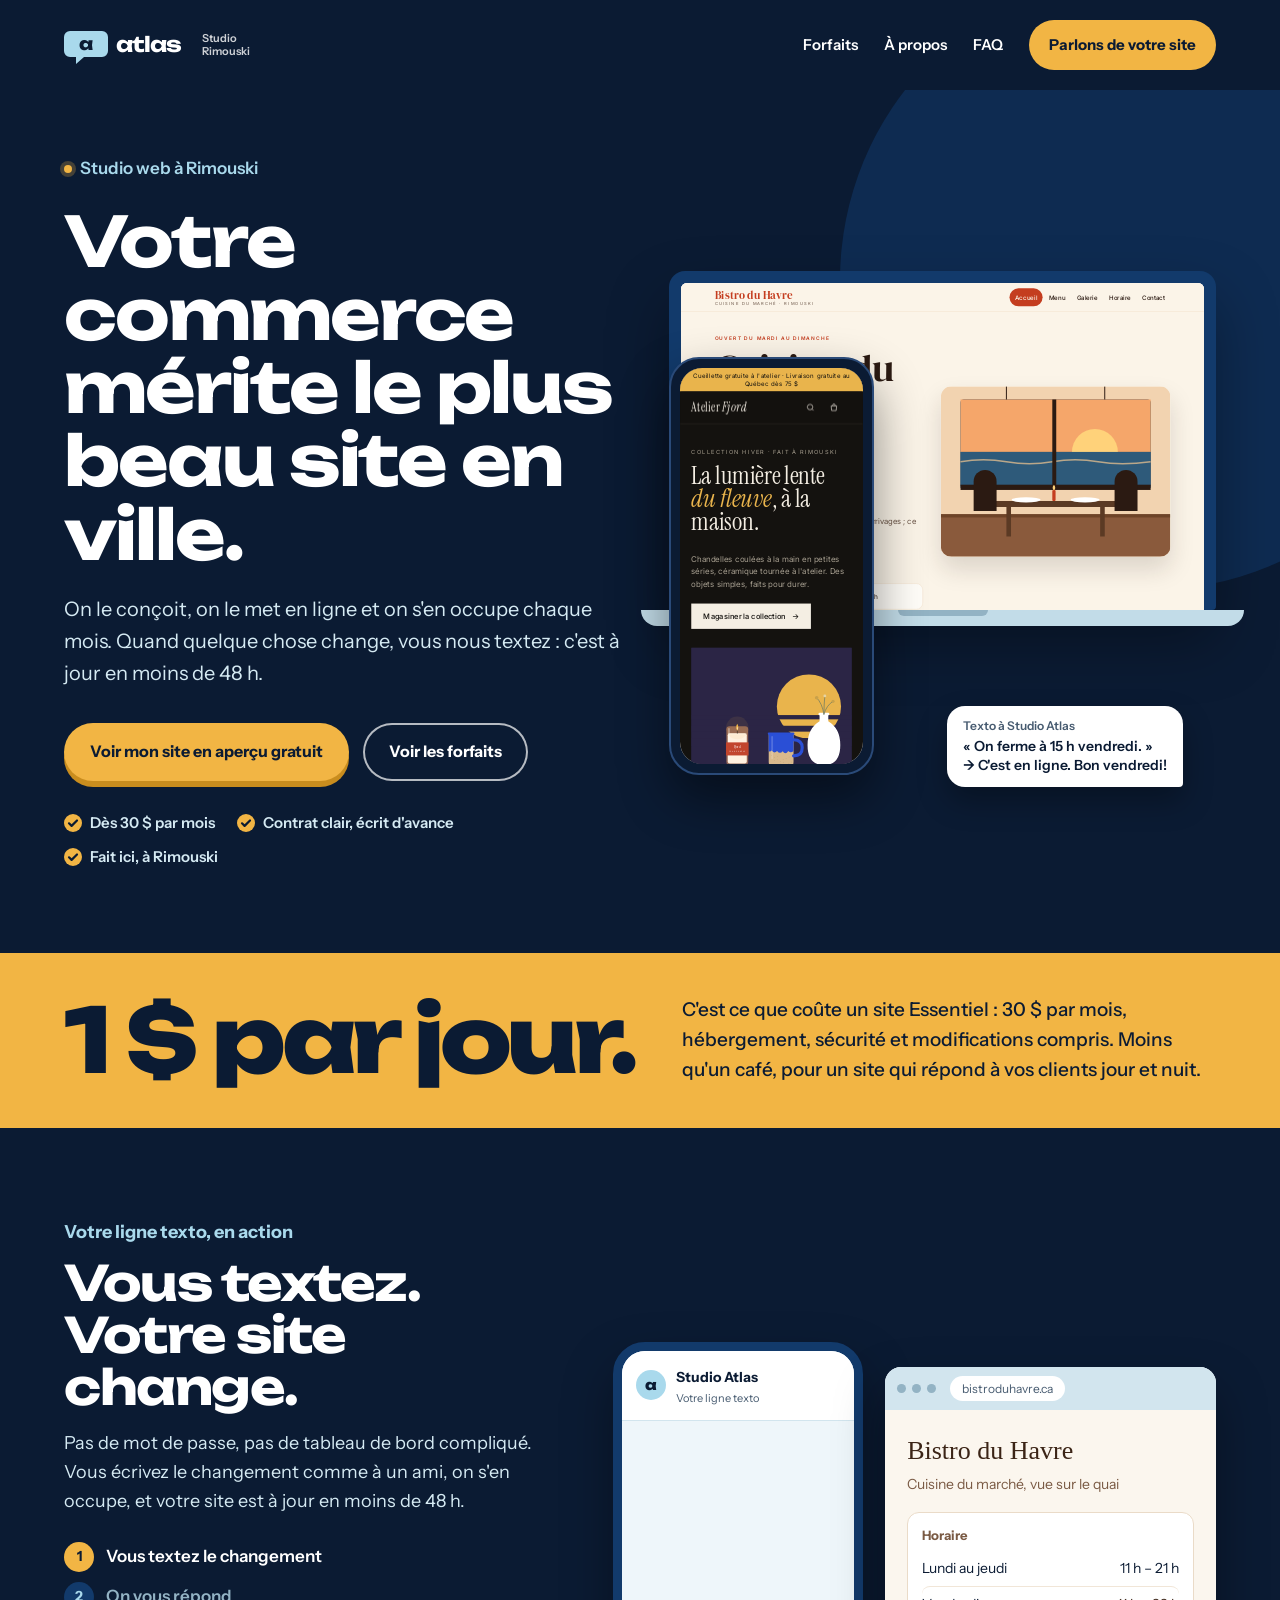
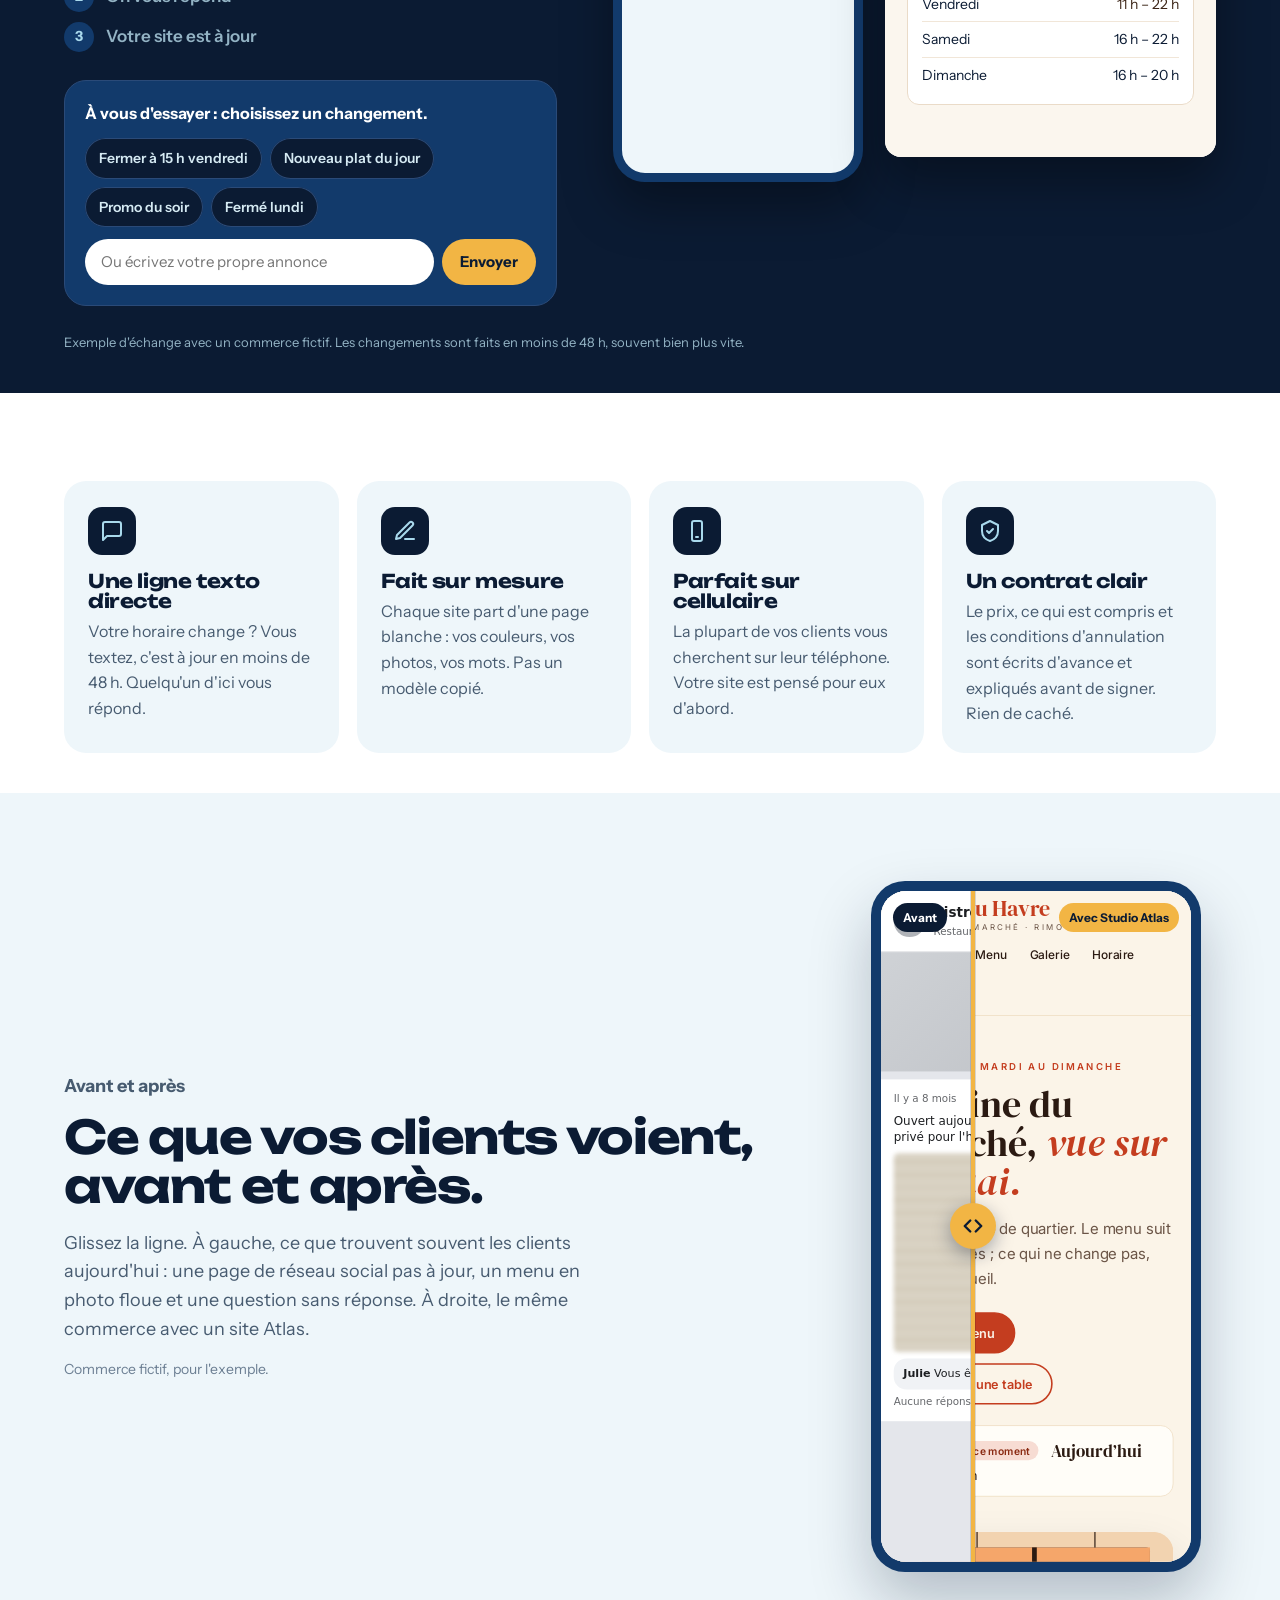
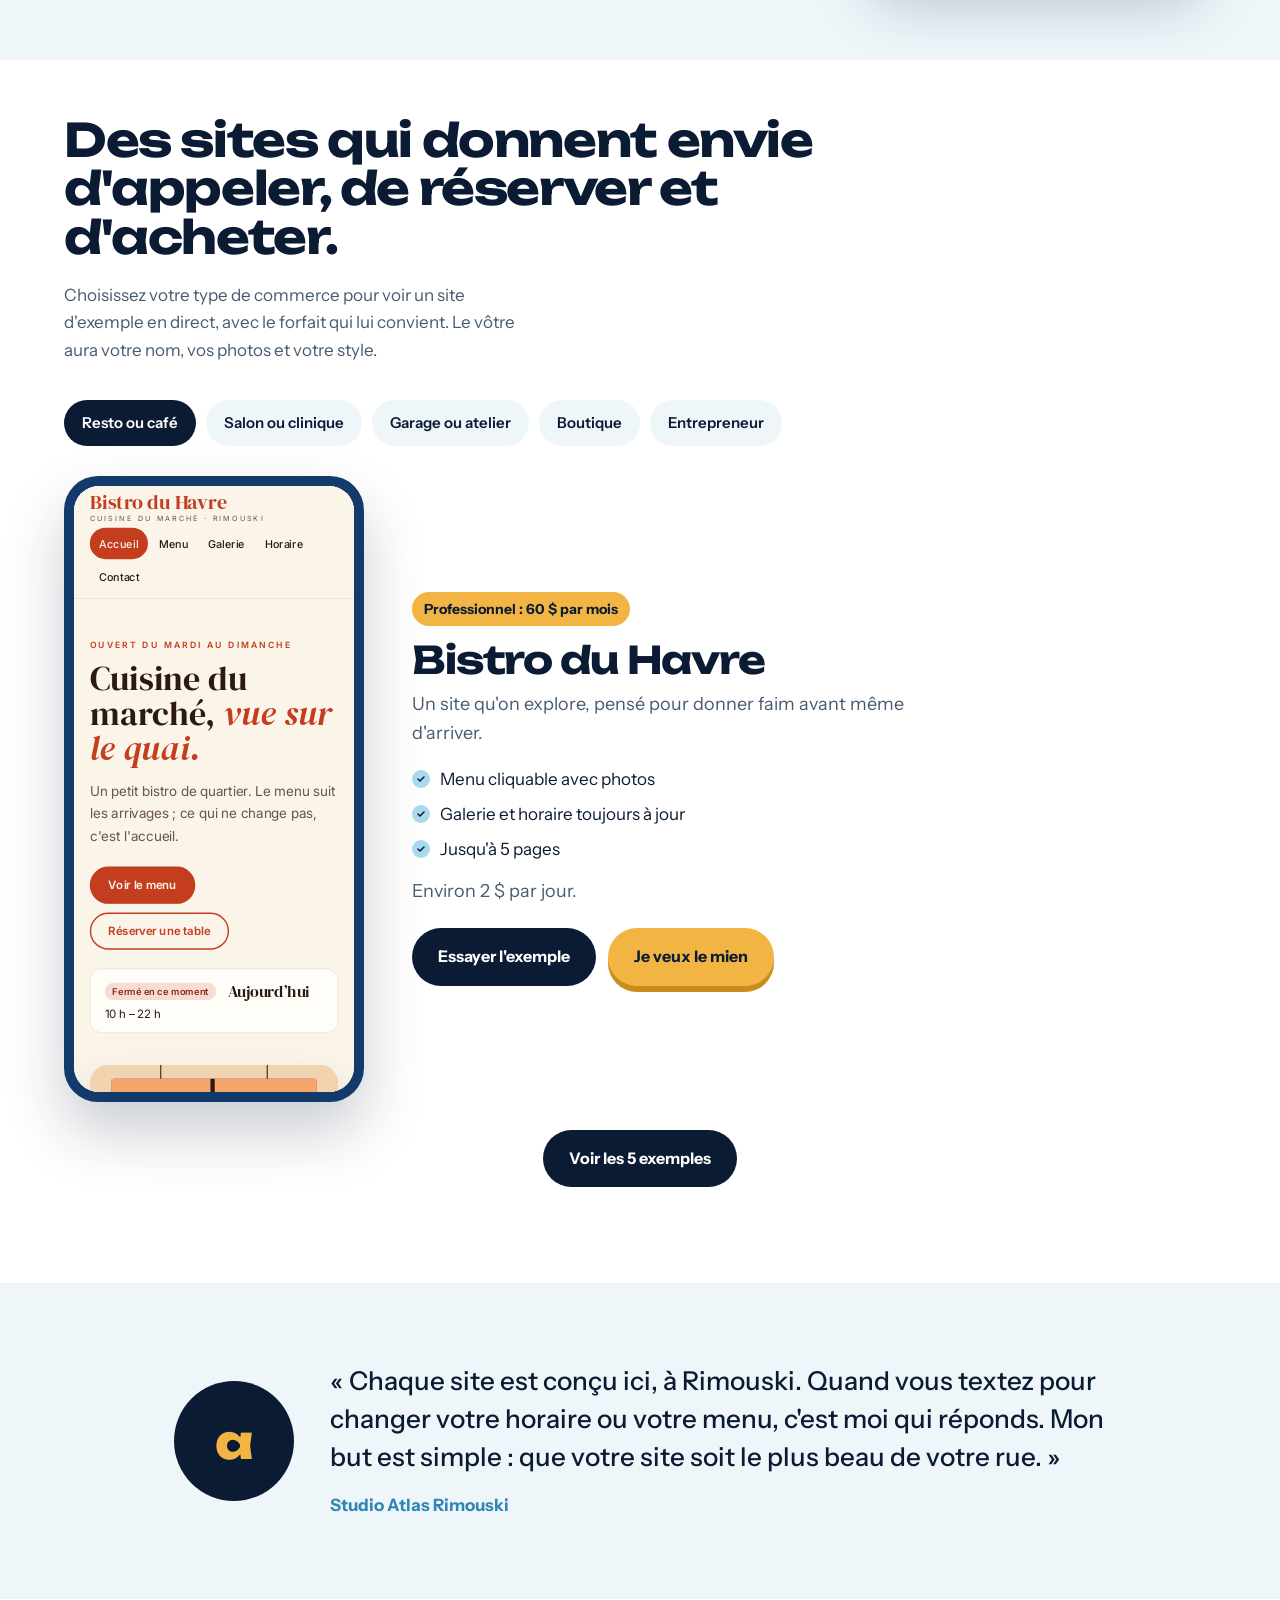
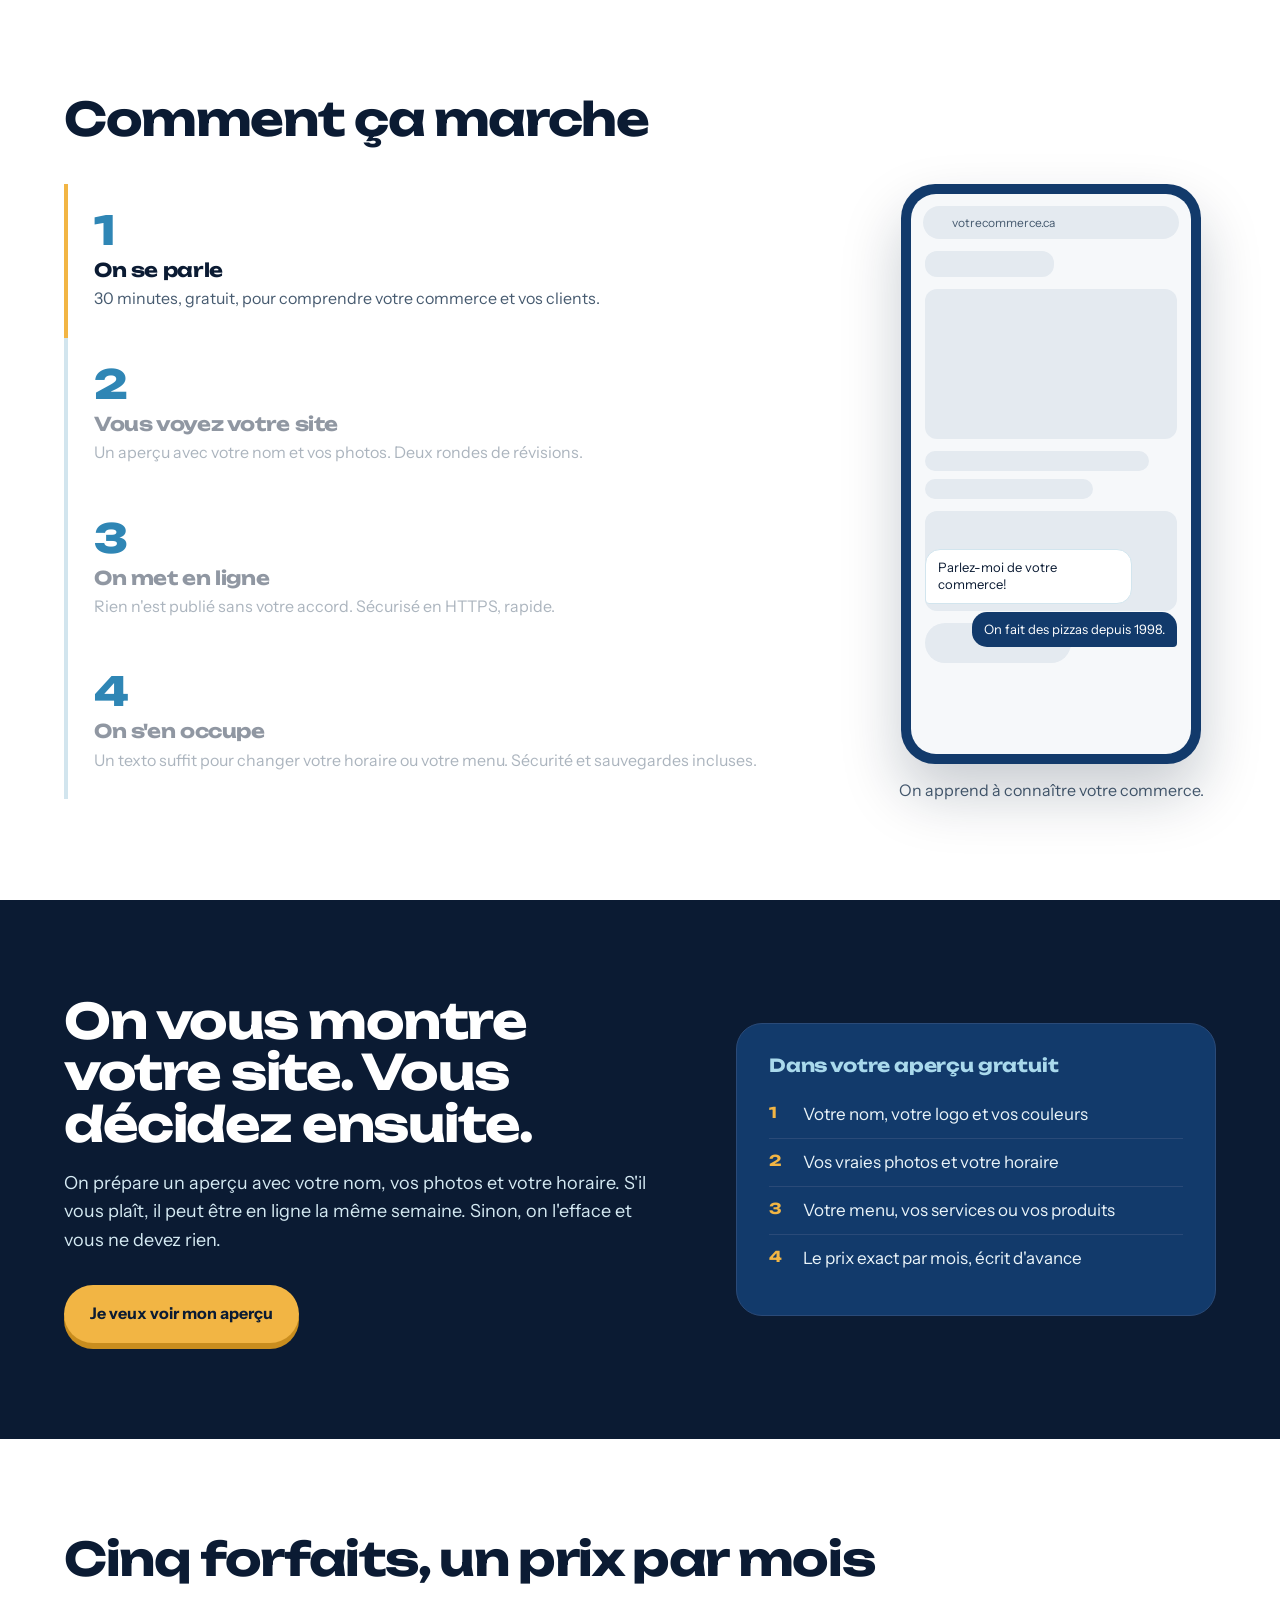
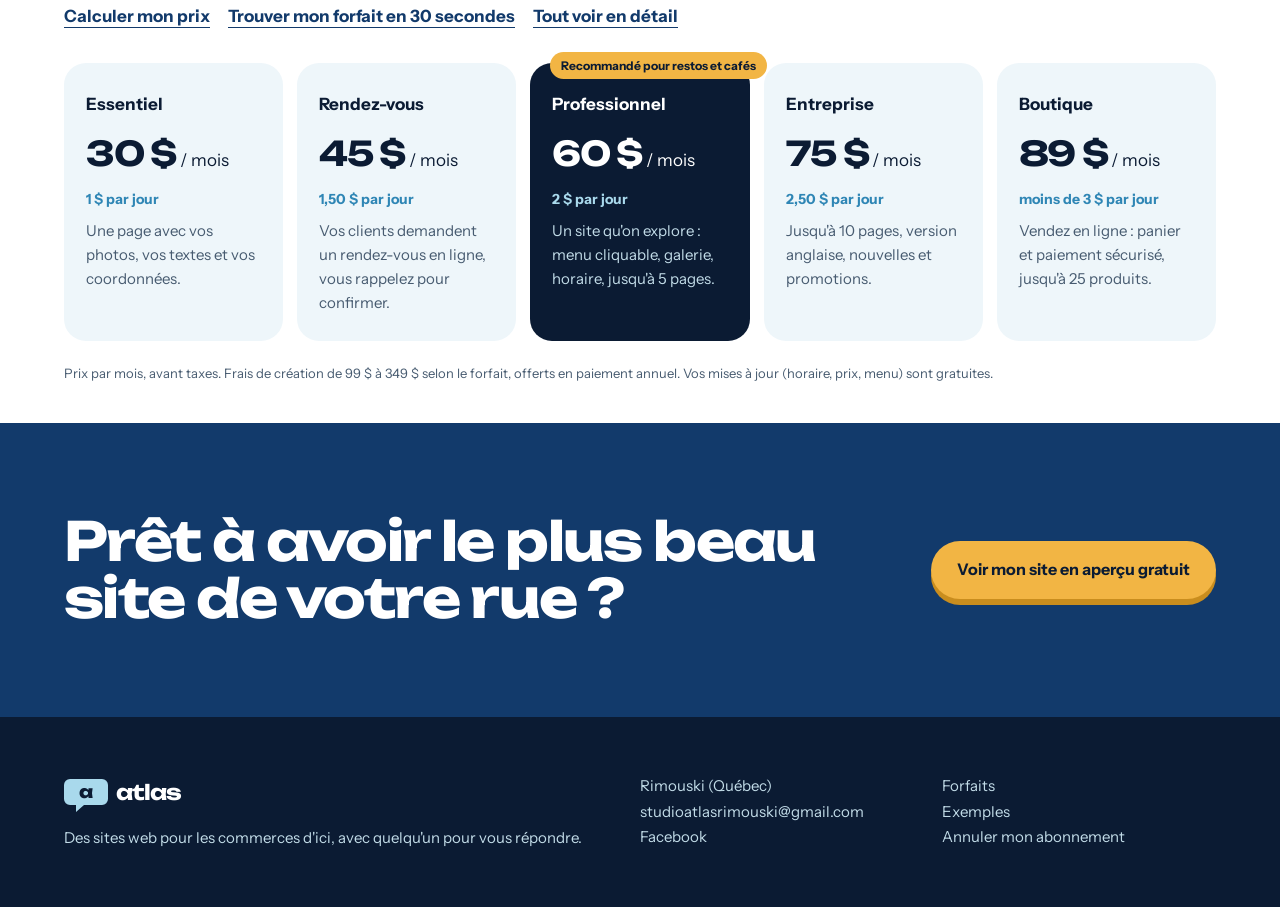
==== commit c2fb807f: "Six sections interactives : texto à essayer, avant/après, sélecteur de commerce, étapes animées, cal" ====
--- a/index.html
+++ b/index.html
@@ -214,7 +214,8 @@
 .sa-foot-in{display:grid;grid-template-columns:2fr 1fr 1fr;gap:28px;padding-top:56px;padding-bottom:56px}.sa-foot .sa-logo{color:#FFF;margin-bottom:12px}.sa-foot p{margin:0}.sa-foot a{text-decoration:none}.sa-foot a:hover{color:#A9D9EC}
 @media(max-width:760px){.sa-foot-in{grid-template-columns:1fr}.sa-nav a:not(.sa-btn){font-size:14px}}
 a:focus-visible,button:focus-visible,input:focus-visible,select:focus-visible,textarea:focus-visible{outline:3px solid #2F86B5;outline-offset:3px}
-</style></head><body>
+</style><link rel="stylesheet" href="interactif.css">
+</head><body>
 <header class="sa-top"><div class="sa-wrap sa-top-in"><a href="index.html" class="sa-logo" aria-label="Studio Atlas Rimouski, accueil"><svg width="128" height="40" viewBox="0 0 128 40" aria-hidden="true"><path d="M6 6h32a6 6 0 0 1 6 6v14a6 6 0 0 1-6 6H20l-8 7v-7H6a6 6 0 0 1-6-6V12a6 6 0 0 1 6-6z" fill="#A9D9EC"/><text x="22" y="25" text-anchor="middle" font-family="Unbounded" font-weight="800" font-size="17" fill="#0B1B33">a</text><text x="52" y="27" font-family="Unbounded" font-weight="700" font-size="21" letter-spacing="-1" fill="currentColor">atlas</text></svg><span>Studio<br>Rimouski</span></a><nav class="sa-nav"><a href="forfaits.html">Forfaits</a><a href="a-propos.html">À propos</a><a href="contact.html">FAQ</a><a class="sa-btn sa-small" href="contact.html#contact">Parlons de votre site</a></nav></div></header>
 <main>
 <section class="hero"><div class="wrap hero-in">
@@ -245,17 +246,21 @@
    <li data-k="2"><b>2</b>On vous répond</li>
    <li data-k="3"><b>3</b>Votre site est à jour</li>
   </ol>
- </div>
- <div class="ls-stage" id="ls-stage" aria-hidden="true">
+  <div class="ls-try" id="ls-try">
+   <p class="ls-try-t">À vous d'essayer : choisissez un changement.</p>
+   <div class="ls-chips">
+    <button type="button" data-k="ferme" aria-pressed="false">Fermer à 15 h vendredi</button>
+    <button type="button" data-k="plat" aria-pressed="false">Nouveau plat du jour</button>
+    <button type="button" data-k="promo" aria-pressed="false">Promo du soir</button>
+    <button type="button" data-k="lundi" aria-pressed="false">Fermé lundi</button>
+   </div>
+   <form class="ls-form"><input type="text" maxlength="70" placeholder="Ou écrivez votre propre annonce" aria-label="Écrivez une annonce pour le site d'exemple"><button type="submit">Envoyer</button></form>
+  </div>
+ </div>
+ <div class="ls-stage" id="ls-stage">
   <div class="ls-phone">
    <div class="ls-head"><span class="ls-av">a</span><div><strong>Studio Atlas</strong><small>Votre ligne texto</small></div></div>
-   <div class="ls-chat">
-    <div class="ls-msg me" data-s="1">Salut! On ferme à 15 h vendredi, c'est la fête du quartier.</div>
-    <div class="ls-typing" data-s="2"><i></i><i></i><i></i></div>
-    <div class="ls-msg them" data-s="3">Parfait, je m'en occupe.</div>
-    <div class="ls-msg them" data-s="5">C'est en ligne. Bon vendredi!</div>
-    <div class="ls-msg me" data-s="6">Wow, déjà? Merci!</div>
-   </div>
+   <div class="ls-chat" aria-live="polite"></div>
   </div>
   <div class="ls-site">
    <div class="ls-bar"><i></i><i></i><i></i><span>bistroduhavre.ca</span></div>
@@ -263,6 +268,7 @@
     <div class="ls-banner" data-s="4">Vendredi : on ferme à 15 h (fête du quartier)</div>
     <p class="ls-name">Bistro du Havre</p>
     <p class="ls-sub">Cuisine du marché, vue sur le quai</p>
+    <div class="ls-special"></div>
     <div class="ls-hours"><p class="ls-h">Horaire</p>
      <div><span>Lundi au jeudi</span><span>11 h – 21 h</span></div>
      <div class="ls-fri"><span>Vendredi</span><span class="ls-swap"><span class="old">11 h – 22 h</span><b class="new">11 h – 15 h</b></span></div>
@@ -283,27 +289,70 @@
  <div class="prom"><span class="ic"><svg width="24" height="24" viewBox="0 0 24 24" fill="none" stroke="#A9D9EC" stroke-width="2" stroke-linecap="round" stroke-linejoin="round" aria-hidden="true"><path d="M12 2l8 4v6c0 5-3.5 8.5-8 10-4.5-1.5-8-5-8-10V6z"/><path d="M9 12l2 2 4-4"/></svg></span><h3>Un contrat clair</h3><p>Le prix, ce qui est compris et les conditions d'annulation sont écrits d'avance et expliqués avant de signer. Rien de caché.</p></div>
 </section>
 
+<section class="ba-sec" aria-labelledby="ba-title"><div class="wrap ba-in">
+ <div class="ba-txt"><p class="eyebrow">Avant et après</p><h2 id="ba-title">Ce que vos clients voient, avant et après.</h2>
+ <p>Glissez la ligne. À gauche, ce que trouvent souvent les clients aujourd'hui : une page de réseau social pas à jour, un menu en photo floue et une question sans réponse. À droite, le même commerce avec un site Atlas.</p>
+ <p class="ba-note">Commerce fictif, pour l'exemple.</p></div>
+ <div class="ba"><div class="ba-screen">
+  <div class="frame" data-w="390"><iframe src="exemples/professionnel.html" title="Le site d'exemple du Bistro du Havre" loading="lazy" tabindex="-1" aria-hidden="true" scrolling="no"></iframe></div>
+  <div class="ba-before" data-w="390" aria-hidden="true"><div class="ba-mock">
+   <div class="bm-top"><span class="bm-av"></span><div><b>Bistro du Havre</b><small>Restaurant · 412 abonnés</small></div></div>
+   <div class="bm-cover"></div>
+   <div class="bm-post"><div class="bm-meta">Il y a 8 mois</div><p>Ouvert aujourd'hui? Écrivez-nous en message privé pour l'horaire! Menu ci-dessous 👇</p><div class="bm-img"><span>menu_2023.jpg</span></div>
+   <div class="bm-com"><b>Julie</b> Vous êtes ouverts dimanche soir?</div><div class="bm-meta" style="margin-top:6px">Aucune réponse</div></div>
+  </div></div>
+  <div class="ba-line"><span class="ba-knob"><svg width="22" height="22" viewBox="0 0 24 24" fill="none" stroke="#0B1B33" stroke-width="2.6" stroke-linecap="round" stroke-linejoin="round"><path d="M9 6l-6 6 6 6M15 6l6 6-6 6"/></svg></span></div>
+  <span class="ba-lab l">Avant</span><span class="ba-lab r">Avec Studio Atlas</span>
+  <input class="ba-range" type="range" min="0" max="100" value="50" aria-label="Comparer avant et après : glissez vers la gauche ou la droite">
+  <span class="ba-focus"></span>
+ </div></div>
+</div></section>
+
 <section class="work wrap">
- <div class="work-head"><h2>Des sites qui donnent envie d'appeler, de réserver et d'acheter.</h2><p>Voici nos sites d'exemple, affichés en direct. Touchez-en un pour l'essayer comme un client. Le vôtre aura votre nom, vos photos et votre style.</p></div>
- <div class="work-list">
-  <article class="wcard"><div class="phone2" style="position:relative"><div class="frame" data-w="390"><iframe src="exemples/essentiel.html" title="Ouvrir l'exemple Essentiel : un garage" loading="lazy" tabindex="-1" aria-hidden="true" scrolling="no"></iframe></div><a class="shot-link" href="exemples/essentiel.html" aria-label="Ouvrir l'exemple Essentiel : un garage"></a></div><div class="meta"><div><h3>Garage Boréal</h3><p>Horaire en direct, bouton pour appeler, itinéraire.</p></div><span class="tagp">Essentiel · 30&nbsp;$</span></div><a class="go" href="exemples/essentiel.html">Essayer l'exemple</a></article>
-  <article class="wcard"><div class="phone2" style="position:relative"><div class="frame" data-w="390"><iframe src="exemples/rendez-vous.html" title="Ouvrir l'exemple Rendez-vous : un salon de coiffure" loading="lazy" tabindex="-1" aria-hidden="true" scrolling="no"></iframe></div><a class="shot-link" href="exemples/rendez-vous.html" aria-label="Ouvrir l'exemple Rendez-vous : un salon de coiffure"></a></div><div class="meta"><div><h3>Salon Marée</h3><p>Demande de rendez-vous en 3 étapes, avec les vraies dates.</p></div><span class="tagp">Rendez-vous · 45&nbsp;$</span></div><a class="go" href="exemples/rendez-vous.html">Essayer l'exemple</a></article>
-  <article class="wcard"><div class="phone2" style="position:relative"><div class="frame" data-w="390"><iframe src="exemples/entreprise.html" title="Ouvrir l'exemple Entreprise" loading="lazy" tabindex="-1" aria-hidden="true" scrolling="no"></iframe></div><a class="shot-link" href="exemples/entreprise.html" aria-label="Ouvrir l'exemple Entreprise"></a></div><div class="meta"><div><h3>Nordet Chauffage</h3><p>Plusieurs pages, français et anglais, nouvelles et promos.</p></div><span class="tagp">Entreprise · 75&nbsp;$</span></div><a class="go" href="exemples/entreprise.html">Essayer l'exemple</a></article>
+ <div class="work-head"><h2>Des sites qui donnent envie d'appeler, de réserver et d'acheter.</h2><p>Choisissez votre type de commerce pour voir un site d'exemple en direct, avec le forfait qui lui convient. Le vôtre aura votre nom, vos photos et votre style.</p></div>
+ <div class="pick" id="pick">
+  <div class="pick-chips" role="tablist" aria-label="Votre type de commerce">
+   <button type="button" role="tab" data-ex="resto" aria-selected="true">Resto ou café</button>
+   <button type="button" role="tab" data-ex="salon" aria-selected="false">Salon ou clinique</button>
+   <button type="button" role="tab" data-ex="garage" aria-selected="false">Garage ou atelier</button>
+   <button type="button" role="tab" data-ex="boutique" aria-selected="false">Boutique</button>
+   <button type="button" role="tab" data-ex="services" aria-selected="false">Entrepreneur</button>
+  </div>
+  <div class="pick-body" role="tabpanel">
+   <div class="pick-phone"><div class="frame" data-w="390"><iframe id="pick-frame" src="exemples/professionnel.html" title="Aperçu du site d'exemple" loading="lazy" tabindex="-1" aria-hidden="true" scrolling="no"></iframe></div></div>
+   <div class="pick-info" aria-live="polite">
+    <span class="pick-tag">Professionnel : 60 $ par mois</span>
+    <h3>Bistro du Havre</h3>
+    <p class="pick-desc">Un site qu'on explore, pensé pour donner faim avant même d'arriver.</p>
+    <ul><li>Menu cliquable avec photos</li><li>Galerie et horaire toujours à jour</li><li>Jusqu'à 5 pages</li></ul>
+    <p style="color:#475B70;margin:-12px 0 22px" class="pick-dayv">Environ 2 $ par jour.</p>
+    <div class="pick-acts"><a class="btn navy pick-go" href="exemples/professionnel.html">Essayer l'exemple</a><a class="btn gold" href="contact.html#contact">Je veux le mien</a></div>
+   </div>
+  </div>
  </div>
  <p class="work-more"><a class="btn navy" href="exemples/index.html">Voir les 5 exemples</a></p>
 </section>
 
 <section class="note"><div class="wrap note-in">
- <div class="avatar" aria-hidden="true">L</div>
+ <div class="avatar" aria-hidden="true">a</div>
  <div><blockquote>« Chaque site est conçu ici, à Rimouski. Quand vous textez pour changer votre horaire ou votre menu, c'est moi qui réponds. Mon but est simple : que votre site soit le plus beau de votre rue. »</blockquote><cite>Studio Atlas Rimouski</cite></div>
 </div></section>
 
-<section class="steps wrap"><h2>Comment ça marche</h2><ol>
- <li><span class="sn">1</span><h3>On se parle</h3><p>30 minutes, gratuit, pour comprendre votre commerce et vos clients.</p></li>
- <li><span class="sn">2</span><h3>Vous voyez votre site</h3><p>Un aperçu avec votre nom et vos photos. Deux rondes de révisions.</p></li>
- <li><span class="sn">3</span><h3>On met en ligne</h3><p>Rien n'est publié sans votre accord. Sécurisé en HTTPS, rapide.</p></li>
- <li><span class="sn">4</span><h3>On s'en occupe</h3><p>Un texto suffit pour changer votre horaire ou votre menu. Sécurité et sauvegardes incluses.</p></li>
-</ol></section>
+<section class="steps wrap"><h2>Comment ça marche</h2><div class="st-grid"><ol>
+ <li data-st="1"><span class="sn">1</span><h3>On se parle</h3><p>30 minutes, gratuit, pour comprendre votre commerce et vos clients.</p></li>
+ <li data-st="2"><span class="sn">2</span><h3>Vous voyez votre site</h3><p>Un aperçu avec votre nom et vos photos. Deux rondes de révisions.</p></li>
+ <li data-st="3"><span class="sn">3</span><h3>On met en ligne</h3><p>Rien n'est publié sans votre accord. Sécurisé en HTTPS, rapide.</p></li>
+ <li data-st="4"><span class="sn">4</span><h3>On s'en occupe</h3><p>Un texto suffit pour changer votre horaire ou votre menu. Sécurité et sauvegardes incluses.</p></li>
+</ol>
+<div class="st-vis" aria-hidden="true"><div class="st-phone" id="st-phone" data-st="1"><div class="st-scr">
+ <div class="st-url"><svg width="11" height="11" viewBox="0 0 24 24" fill="#1F7A4D"><path d="M6 10V8a6 6 0 1 1 12 0v2h1v12H5V10zm2 0h8V8a4 4 0 1 0-8 0z"/></svg><span>votrecommerce.ca</span></div>
+ <div class="st-pill">En ligne</div>
+ <div class="st-blk b1"></div><div class="st-blk b2"><i></i></div><div class="st-blk b3"></div><div class="st-blk b3b"></div>
+ <div class="st-blk b4"><div><span>Lundi au jeudi</span><span>9 h – 17 h</span></div><div><span>Vendredi</span><span><span class="old">9 h – 17 h</span><span class="new">9 h – 12 h</span></span></div></div>
+ <div class="st-blk b5"></div>
+ <div class="st-chat"><div class="st-bub at s1">Parlez-moi de votre commerce!</div><div class="st-bub me s1b">On fait des pizzas depuis 1998.</div><div class="st-bub me s4">Vendredi on ferme à midi.</div><div class="st-bub at s4b">C'est fait!</div></div>
+</div></div><p class="st-cap" id="st-cap"></p></div>
+</div></section>
 
 <section class="demo"><div class="wrap demo-in">
  <div><h2>On vous montre votre site. Vous décidez ensuite.</h2>
@@ -318,7 +367,7 @@
 </div></section>
 
 <section class="plans wrap"><div class="plans-head"><h2>Cinq forfaits, un prix par mois</h2>
- <p class="links"><a href="forfaits.html#quiz">Trouver mon forfait en 30 secondes</a><a href="forfaits.html">Tout voir en détail</a></p></div>
+ <p class="links"><a href="forfaits.html#calc">Calculer mon prix</a><a href="forfaits.html#quiz">Trouver mon forfait en 30 secondes</a><a href="forfaits.html">Tout voir en détail</a></p></div>
  <div class="plan-list">
   <a class="plan" href="forfaits.html"><span class="pn">Essentiel</span><span class="pp"><b>30&nbsp;$</b> / mois</span><span class="pday">1 $ par jour</span><span class="pd">Une page avec vos photos, vos textes et vos coordonnées.</span></a>
   <a class="plan" href="forfaits.html"><span class="pn">Rendez-vous</span><span class="pp"><b>45&nbsp;$</b> / mois</span><span class="pday">1,50 $ par jour</span><span class="pd">Vos clients demandent un rendez-vous en ligne, vous rappelez pour confirmer.</span></a>
@@ -332,38 +381,7 @@
 
 <section class="cta"><div class="wrap"><h2>Prêt à avoir le plus beau site de votre rue ?</h2><a class="btn gold" href="contact.html#contact">Voir mon site en aperçu gratuit</a></div></section>
 </main>
-<script>
-(function(){
-  var st=document.getElementById('ls-stage'); if(!st) return;
-  var q=function(sel){return st.querySelector(sel)};
-  var msgs=[].slice.call(st.querySelectorAll('[data-s]')), typing=q('.ls-typing'), fri=q('.ls-fri');
-  var steps=[].slice.call(document.querySelectorAll('.ls-steps li'));
-  var reduce=window.matchMedia&&window.matchMedia('(prefers-reduced-motion: reduce)').matches;
-  var timers=[], running=false;
-  function step(n){ steps.forEach(function(li){ li.classList.toggle('on', +li.dataset.k===n); }); }
-  function show(s){ msgs.filter(function(m){return m.dataset.s==s}).forEach(function(m){ if(m.classList.contains('ls-typing')){m.classList.add('show');return;} m.classList.add('show'); requestAnimationFrame(function(){requestAnimationFrame(function(){m.classList.add('in')})}); }); }
-  function reset(){ msgs.forEach(function(m){m.classList.remove('show','in')}); fri.classList.remove('done','flash'); step(0); }
-  function finalState(){ msgs.forEach(function(m){ if(!m.classList.contains('ls-typing')) m.classList.add('show','in'); }); fri.classList.add('done'); step(3); }
-  function at(ms,fn){ timers.push(setTimeout(fn,ms)); }
-  function play(){
-    reset(); step(1);
-    at(700,function(){show(1)});
-    at(2000,function(){typing.classList.add('show'); step(2)});
-    at(3300,function(){typing.classList.remove('show'); show(3)});
-    at(4600,function(){ step(3); fri.classList.add('flash'); });
-    at(5300,function(){ fri.classList.add('done'); show(4); });
-    at(6400,function(){ fri.classList.remove('flash'); show(5); });
-    at(7900,function(){ show(6); });
-    at(12500,function(){ if(running) play(); });
-  }
-  if(reduce){ finalState(); return; }
-  function start(){ if(running) return; running=true; play(); }
-  function stop(){ running=false; timers.forEach(clearTimeout); timers=[]; }
-  if('IntersectionObserver' in window){
-    new IntersectionObserver(function(es){ es.forEach(function(e){ e.isIntersecting ? start() : stop(); }); },{threshold:.35}).observe(st);
-  } else start();
-})();
-</script>
+
 
 <script>
 (function(){
@@ -375,4 +393,5 @@
 <footer class="sa-foot"><div class="sa-wrap sa-foot-in"><div><a href="index.html" class="sa-logo" aria-label="Studio Atlas Rimouski, accueil"><svg width="128" height="40" viewBox="0 0 128 40" aria-hidden="true"><path d="M6 6h32a6 6 0 0 1 6 6v14a6 6 0 0 1-6 6H20l-8 7v-7H6a6 6 0 0 1-6-6V12a6 6 0 0 1 6-6z" fill="#A9D9EC"/><text x="22" y="25" text-anchor="middle" font-family="Unbounded" font-weight="800" font-size="17" fill="#0B1B33">a</text><text x="52" y="27" font-family="Unbounded" font-weight="700" font-size="21" letter-spacing="-1" fill="currentColor">atlas</text></svg></a><p>Des sites web pour les commerces d'ici, avec quelqu'un pour vous répondre.</p></div><div><p>Rimouski (Québec)</p><p>studioatlasrimouski@gmail.com</p><p><a href="https://www.facebook.com/profile.php?id=61593451400932">Facebook</a></p></div><div><p><a href="forfaits.html">Forfaits</a></p><p><a href="exemples/index.html">Exemples</a></p><p><a href="contact.html#contact">Annuler mon abonnement</a></p></div></div></footer>
 
 <script src="/stats.js" defer></script>
+<script src="interactif.js" defer></script>
 </body></html>
--- a/interactif.css
+++ b/interactif.css
@@ -0,0 +1,181 @@
+/* Studio Atlas : sections interactives (texto, avant/après, sélecteur, étapes, calculateur, barre mobile) */
+
+/* 1. Ligne texto à essayer */
+.ls-try{margin-top:28px;background:#123A6B;border:1px solid #2A4A78;border-radius:22px;padding:20px}
+.ls-try-t{font-weight:700;color:#fff;margin-bottom:12px;font-size:16px}
+.ls-chips{display:flex;flex-wrap:wrap;gap:8px;margin-bottom:12px}
+.ls-chips button,.pick-chips button,.calc-plans button{font:inherit;font-weight:600;font-size:14px;border:0;cursor:pointer;border-radius:999px;padding:9px 14px;transition:background .15s,color .15s,transform .15s}
+.ls-chips button{background:#0B1B33;color:#D5EAF3;box-shadow:inset 0 0 0 1px #2A4A78}
+.ls-chips button:hover{background:#0F2648;color:#fff}
+.ls-chips button[aria-pressed=true]{background:#F2B544;color:#0B1B33;box-shadow:none}
+.ls-form{display:flex;gap:8px}
+.ls-form input{flex:1;min-width:0;font:inherit;font-size:15px;border:0;border-radius:999px;padding:11px 16px;background:#fff;color:#0B1B33}
+.ls-form button{font:inherit;font-weight:700;font-size:15px;border:0;border-radius:999px;padding:11px 18px;background:#F2B544;color:#0B1B33;cursor:pointer}
+.ls-form button:disabled,.ls-chips button:disabled{opacity:.55;cursor:default}
+.ls-special{display:none;background:#fff;border:1px solid #EADBC8;border-radius:12px;padding:10px 14px;margin:0 0 14px}
+.ls-special.on{display:flex;justify-content:space-between;align-items:center;gap:10px;animation:lsin .5s ease}
+.ls-special small{display:block;font-weight:700;font-size:12px;color:#7A5A44}
+.ls-special strong{font-family:Georgia,serif;font-size:17px;color:#3B2416}
+.ls-special b{color:#B5452B}
+.ls-banner.gold{background:#F2B544;color:#0B1B33}
+.ls-saved.in{opacity:1;transform:none}
+.ls-hours .ls-new-row{animation:lsin .5s ease}
+@keyframes lsin{from{opacity:0;transform:translateY(-6px)}to{opacity:1;transform:none}}
+
+/* 2. Avant / après */
+.ba-sec{background:#EEF6FA}
+.ba-in{display:grid;grid-template-columns:1fr 360px;gap:56px;align-items:center;padding-top:88px;padding-bottom:88px}
+.ba-txt h2{font-size:clamp(30px,3.6vw,48px);margin-bottom:18px}
+.ba-txt p{color:#475B70;font-size:18px;max-width:46ch}
+.ba-txt .ba-note{font-size:14px;margin-top:14px;color:#6B7E92}
+.ba{position:relative;width:min(330px,86vw);margin:0 auto;background:#123A6B;border-radius:34px;padding:10px;box-shadow:0 30px 60px rgba(11,27,51,.25);touch-action:pan-y}
+.ba-screen{position:relative;border-radius:25px;overflow:hidden;aspect-ratio:390/844;--p:50%}
+.ba-screen .frame{position:absolute;inset:0}
+.ba-screen .frame iframe{width:390px;height:844px}
+.ba-before{position:absolute;inset:0;clip-path:inset(0 calc(100% - var(--p)) 0 0);background:#E4E6EB}
+.ba-mock{position:absolute;left:0;top:0;width:390px;height:844px;transform-origin:0 0;font-family:system-ui,-apple-system,"Segoe UI",sans-serif;color:#1c1e21;background:#E4E6EB}
+.ba-mock .bm-top{background:#fff;padding:14px 16px;display:flex;align-items:center;gap:10px;border-bottom:1px solid #d6d8dc}
+.ba-mock .bm-av{width:40px;height:40px;border-radius:50%;background:#B0B3B8}
+.ba-mock .bm-top b{font-size:17px}.ba-mock .bm-top small{display:block;color:#65676b;font-size:13px}
+.ba-mock .bm-cover{height:150px;background:linear-gradient(135deg,#cfd2d6,#b9bcc1)}
+.ba-mock .bm-post{background:#fff;margin:10px 0;padding:14px 16px}
+.ba-mock .bm-post p{font-size:15px;line-height:1.35;margin:8px 0 10px}
+.ba-mock .bm-meta{color:#65676b;font-size:13px}
+.ba-mock .bm-img{height:250px;border-radius:6px;background:repeating-linear-gradient(0deg,#d9d2c3 0 14px,#cfc6b4 14px 16px);filter:blur(2.4px);display:grid;place-items:center}
+.ba-mock .bm-img span{filter:blur(0);font-size:13px;color:#7a7060}
+.ba-mock .bm-com{background:#F0F2F5;border-radius:16px;padding:8px 12px;font-size:14px;margin-top:8px;display:inline-block}
+.ba-line{position:absolute;top:0;bottom:0;left:var(--p);width:4px;margin-left:-2px;background:#F2B544;pointer-events:none;box-shadow:0 0 0 1px rgba(11,27,51,.15)}
+.ba-knob{position:absolute;top:50%;left:50%;width:46px;height:46px;margin:-23px 0 0 -23px;border-radius:50%;background:#F2B544;display:grid;place-items:center;box-shadow:0 6px 18px rgba(11,27,51,.35)}
+.ba-lab{position:absolute;top:12px;font-size:12px;font-weight:700;padding:5px 10px;border-radius:999px;pointer-events:none}
+.ba-lab.l{left:12px;background:#0B1B33;color:#fff}.ba-lab.r{right:12px;background:#F2B544;color:#0B1B33}
+.ba-range{position:absolute;inset:0;width:100%;height:100%;opacity:0;cursor:ew-resize;margin:0}
+.ba-range:focus-visible+.ba-focus{opacity:1}
+.ba-focus{position:absolute;inset:-6px;border-radius:40px;outline:3px solid #2F86B5;opacity:0;pointer-events:none}
+
+/* 3. Choisissez votre commerce */
+.pick-chips{display:flex;flex-wrap:wrap;gap:10px;margin-bottom:30px}
+.pick-chips button{background:#EEF6FA;color:#0B1B33;font-size:15px;padding:11px 18px}
+.pick-chips button:hover{background:#D2E5EE}
+.pick-chips button[aria-selected=true]{background:#0B1B33;color:#fff}
+.pick-body{display:grid;grid-template-columns:300px 1fr;gap:48px;align-items:center}
+.pick-phone{background:#123A6B;border-radius:34px;padding:10px;box-shadow:0 30px 60px rgba(11,27,51,.22)}
+.pick-phone .frame{aspect-ratio:390/844;border-radius:25px}
+.pick-phone .frame iframe{width:390px;height:844px;transition:opacity .25s}
+.pick-phone.loading iframe{opacity:.25}
+.pick-info .pick-tag{display:inline-block;background:#F2B544;color:#0B1B33;font-weight:700;font-size:14px;padding:6px 12px;border-radius:999px;margin-bottom:14px}
+.pick-info h3{font-size:clamp(26px,3vw,38px);margin-bottom:10px}
+.pick-info>p{color:#475B70;font-size:18px;max-width:44ch;margin-bottom:18px}
+.pick-info ul{margin-bottom:26px;display:grid;gap:8px}
+.pick-info li{display:flex;gap:10px;align-items:flex-start;color:#0B1B33}
+.pick-info li:before{content:"";flex:none;width:18px;height:18px;margin-top:4px;border-radius:50%;background:#A9D9EC url("data:image/svg+xml,%3Csvg xmlns='http://www.w3.org/2000/svg' viewBox='0 0 24 24'%3E%3Cpath d='M6 12l4 4 8-8' fill='none' stroke='%230B1B33' stroke-width='3' stroke-linecap='round' stroke-linejoin='round'/%3E%3C/svg%3E") center/12px no-repeat}
+.pick-info .pick-day{color:#475B70;font-size:15px;margin-left:8px}
+.pick-acts{display:flex;gap:12px;flex-wrap:wrap}
+
+/* 5. Comment ça marche : le site se construit */
+.st-grid{display:grid;grid-template-columns:1fr 330px;gap:56px;align-items:start}
+.steps .st-grid ol{display:flex;flex-direction:column;gap:0}
+.steps .st-grid li{border-top:0;border-left:4px solid #D2E5EE;padding:26px 0 26px 26px;min-height:150px;cursor:pointer;transition:border-color .3s}
+.steps .st-grid li h3,.steps .st-grid li p{transition:opacity .3s}
+.steps .st-grid li:not(.on) h3,.steps .st-grid li:not(.on) p{opacity:.45}
+.steps .st-grid li.on{border-color:#F2B544}
+.steps .st-grid li:last-child{border-color:#D2E5EE}.steps .st-grid li:last-child.on{border-color:#F2B544}
+.st-vis{position:sticky;top:110px}
+.st-phone{position:relative;background:#123A6B;border-radius:34px;padding:10px;box-shadow:0 30px 60px rgba(11,27,51,.22);width:300px;margin:0 auto}
+.st-scr{position:relative;border-radius:25px;overflow:hidden;background:#F6F8FA;height:560px}
+.st-url{display:flex;align-items:center;gap:6px;margin:12px 12px 0;background:#E4EAF0;border-radius:999px;padding:7px 12px;font-size:12px;color:#475B70}
+.st-url svg{opacity:0;transition:opacity .4s}
+.st-url span{transition:color .4s}
+.st-blk{margin:12px 14px 0;border-radius:12px;background:#E4EAF0;transition:background .5s,transform .5s,box-shadow .5s}
+.st-blk.b1{height:26px;width:46%}
+.st-blk.b2{height:150px;overflow:hidden;position:relative}
+.st-blk.b3{height:20px;width:80%}.st-blk.b3b{height:20px;width:60%;margin-top:8px}
+.st-blk.b4{height:100px}
+.st-blk.b5{height:40px;width:52%;border-radius:999px}
+.st-scr .st-chat{position:absolute;left:14px;right:14px;bottom:18px;display:flex;flex-direction:column;gap:8px}
+.st-bub{max-width:82%;font-size:13px;line-height:1.35;padding:9px 12px;border-radius:15px;opacity:0;transform:translateY(8px);transition:opacity .35s,transform .35s}
+.st-bub.me{align-self:flex-end;background:#123A6B;color:#fff;border-bottom-right-radius:4px}
+.st-bub.at{align-self:flex-start;background:#fff;border:1px solid #D2E5EE;color:#0B1B33;border-bottom-left-radius:4px}
+.st-pill{position:absolute;top:56px;right:14px;background:#1F7A4D;color:#fff;font-size:12px;font-weight:700;padding:5px 10px;border-radius:999px;opacity:0;transform:scale(.8);transition:opacity .3s,transform .3s}
+.st-cap{text-align:center;color:#475B70;font-size:14px;margin-top:14px;min-height:20px}
+/* états */
+.st-phone[data-st="1"] .st-bub.s1{opacity:1;transform:none}
+.st-phone[data-st="1"] .st-bub.s1b{opacity:1;transform:none;transition-delay:.5s}
+.st-phone[data-st="2"] .st-blk,.st-phone[data-st="3"] .st-blk,.st-phone[data-st="4"] .st-blk{background:#fff;box-shadow:0 2px 10px rgba(11,27,51,.06)}
+.st-phone:is([data-st="2"],[data-st="3"],[data-st="4"]) .st-blk.b1{background:#0B1B33}
+.st-phone:is([data-st="2"],[data-st="3"],[data-st="4"]) .st-blk.b2{background:linear-gradient(160deg,#A9D9EC,#2F86B5)}
+.st-phone:is([data-st="2"],[data-st="3"],[data-st="4"]) .st-blk.b3,.st-phone:is([data-st="2"],[data-st="3"],[data-st="4"]) .st-blk.b3b{background:#C9D6E2}
+.st-phone:is([data-st="2"],[data-st="3"],[data-st="4"]) .st-blk.b5{background:#F2B544}
+.st-phone[data-st="2"] .st-blk{animation:stpop .5s ease both}
+.st-phone[data-st="2"] .b2{animation-delay:.12s}.st-phone[data-st="2"] .b3{animation-delay:.24s}.st-phone[data-st="2"] .b3b{animation-delay:.3s}.st-phone[data-st="2"] .b4{animation-delay:.38s}.st-phone[data-st="2"] .b5{animation-delay:.5s}
+@keyframes stpop{from{transform:translateY(12px) scale(.96);opacity:.4}to{transform:none;opacity:1}}
+.st-blk.b2 i{position:absolute;bottom:0;left:0;right:0;height:46%;background:#123A6B;clip-path:polygon(0 60%,20% 20%,38% 55%,58% 10%,80% 50%,100% 25%,100% 100%,0 100%);opacity:0;transition:opacity .5s}
+.st-phone:is([data-st="2"],[data-st="3"],[data-st="4"]) .st-blk.b2 i{opacity:.9}
+.st-blk.b4{display:flex;flex-direction:column;justify-content:center;gap:8px;padding:0 14px;font-size:12px;color:#0B1B33}
+.st-blk.b4 div{display:flex;justify-content:space-between;opacity:0;transition:opacity .4s}
+.st-phone:is([data-st="2"],[data-st="3"],[data-st="4"]) .st-blk.b4 div{opacity:1}
+.st-blk.b4 .new{display:none;color:#B5452B;font-weight:700}
+.st-phone[data-st="4"] .st-blk.b4 .old{text-decoration:line-through;color:#93A3B3}
+.st-phone[data-st="4"] .st-blk.b4 .new{display:inline;margin-left:6px}
+.st-phone[data-st="4"] .st-blk.b4{animation:stflash 1.4s ease}
+@keyframes stflash{30%{box-shadow:0 0 0 4px #F2B544}}
+.st-phone:is([data-st="3"],[data-st="4"]) .st-url svg{opacity:1}
+.st-phone:is([data-st="3"],[data-st="4"]) .st-url span{color:#0B1B33}
+.st-phone[data-st="3"] .st-pill{opacity:1;transform:none}
+.st-phone[data-st="4"] .st-bub.s4{opacity:1;transform:none}
+.st-phone[data-st="4"] .st-bub.s4b{opacity:1;transform:none;transition-delay:.9s}
+.st-phone[data-st="4"] .st-pill.s4p{opacity:1;transform:none;transition-delay:.6s}
+
+/* 6. Calculateur */
+.calc{max-width:1200px;margin:0 auto;padding:24px 24px 72px;box-sizing:border-box}
+.calc-box{background:#0B1B33;color:#fff;border-radius:32px;padding:clamp(24px,4vw,48px);display:grid;grid-template-columns:1.2fr 1fr;gap:clamp(24px,4vw,56px)}
+.calc h2{font-family:Unbounded,system-ui,sans-serif;font-size:clamp(28px,3.4vw,44px);letter-spacing:-.03em;line-height:1.06;margin:0 0 10px}
+.calc .calc-lead{color:#D5EAF3;margin:0 0 26px;font-size:17px}
+.calc fieldset{border:0;margin:0 0 22px;padding:0}
+.calc legend{font-weight:700;color:#A9D9EC;margin-bottom:12px;font-size:15px;padding:0}
+.calc-opt{display:flex;gap:12px;align-items:flex-start;padding:10px 0;border-top:1px solid #1F3A60;cursor:pointer;font-size:16px;line-height:1.4}
+.calc-opt:first-of-type{border-top:0}
+.calc-opt input{width:20px;height:20px;margin:2px 0 0;accent-color:#F2B544;flex:none}
+.calc-opt small{display:block;color:#93B3C4;font-size:13.5px}
+.calc-plans{display:flex;flex-wrap:wrap;gap:8px}
+.calc-plans button{background:#123A6B;color:#D5EAF3}
+.calc-plans button[aria-pressed=true]{background:#F2B544;color:#0B1B33}
+.calc-out{background:#123A6B;border:1px solid #2A4A78;border-radius:26px;padding:28px;align-self:start;position:sticky;top:100px}
+.calc-out .co-plan{color:#A9D9EC;font-weight:700;margin:0 0 4px}
+.calc-out .co-price{font-family:Unbounded,system-ui,sans-serif;font-size:clamp(44px,5vw,64px);letter-spacing:-.04em;line-height:1;margin:0}
+.calc-out .co-price small{font-family:"Instrument Sans",system-ui,sans-serif;font-size:18px;letter-spacing:0;color:#D5EAF3;margin-left:6px}
+.calc-out .co-day{display:inline-block;margin:12px 0 18px;background:#F2B544;color:#0B1B33;font-weight:700;padding:5px 12px;border-radius:999px;font-size:15px}
+.calc-out dl{margin:0 0 22px;display:grid;gap:10px}
+.calc-out dl div{display:flex;justify-content:space-between;gap:14px;border-top:1px solid #2A4A78;padding-top:10px;font-size:15px}
+.calc-out dt{color:#D5EAF3}.calc-out dd{margin:0;font-weight:700;text-align:right}
+.calc-out .co-fine{font-size:13.5px;color:#93B3C4;margin:14px 0 0}
+.calc-toggle{display:flex;align-items:center;gap:10px;margin:0 0 18px;font-size:15px;cursor:pointer}
+.calc-toggle input{width:20px;height:20px;accent-color:#F2B544}
+.calc-out .btn{width:100%;justify-content:center}
+
+.calc .btn{display:inline-flex;align-items:center;gap:10px;font-weight:700;text-decoration:none;padding:16px 26px;border-radius:999px;font-size:16px;background:#F2B544;color:#0B1B33;box-shadow:0 6px 0 #C98D1E;transition:transform .15s,background .15s}
+.calc .btn:hover{background:#F7C96A;transform:translateY(-1px)}
+
+/* 7. Barre collante mobile */
+.sa-sticky{position:fixed;left:12px;right:12px;bottom:12px;z-index:60;display:none;align-items:center;justify-content:space-between;gap:12px;background:#0B1B33;color:#fff;border-radius:999px;padding:8px 8px 8px 20px;box-shadow:0 14px 34px rgba(11,27,51,.35);transform:translateY(140%);transition:transform .35s ease}
+.sa-sticky.on{transform:none}
+.sa-sticky p{margin:0;font-size:14px;line-height:1.2}
+.sa-sticky p b{display:block;font-size:15px}
+.sa-sticky p span{color:#A9D9EC}
+.sa-sticky a{flex:none;background:#F2B544;color:#0B1B33;font-weight:700;text-decoration:none;border-radius:999px;padding:12px 16px;font-size:14px}
+@media (max-width:760px){.sa-sticky{display:flex}}
+
+@media (max-width:900px){
+ .ba-in{grid-template-columns:1fr;gap:34px}
+ .pick-body{grid-template-columns:1fr;gap:30px}
+ .pick-phone{width:min(280px,78vw);margin:0 auto}
+ .st-grid{grid-template-columns:1fr;gap:28px}
+ .st-vis{position:relative;top:0;order:-1}
+ .st-phone{width:240px}.st-scr{height:440px}
+ .steps .st-grid li{min-height:0;padding:16px 0 16px 20px}
+ .calc-box{grid-template-columns:1fr}
+ .calc-out{position:relative;top:0}
+}
+@media (prefers-reduced-motion:reduce){
+ .st-phone *{animation:none!important;transition:none!important}
+ .sa-sticky{transition:none}
+}
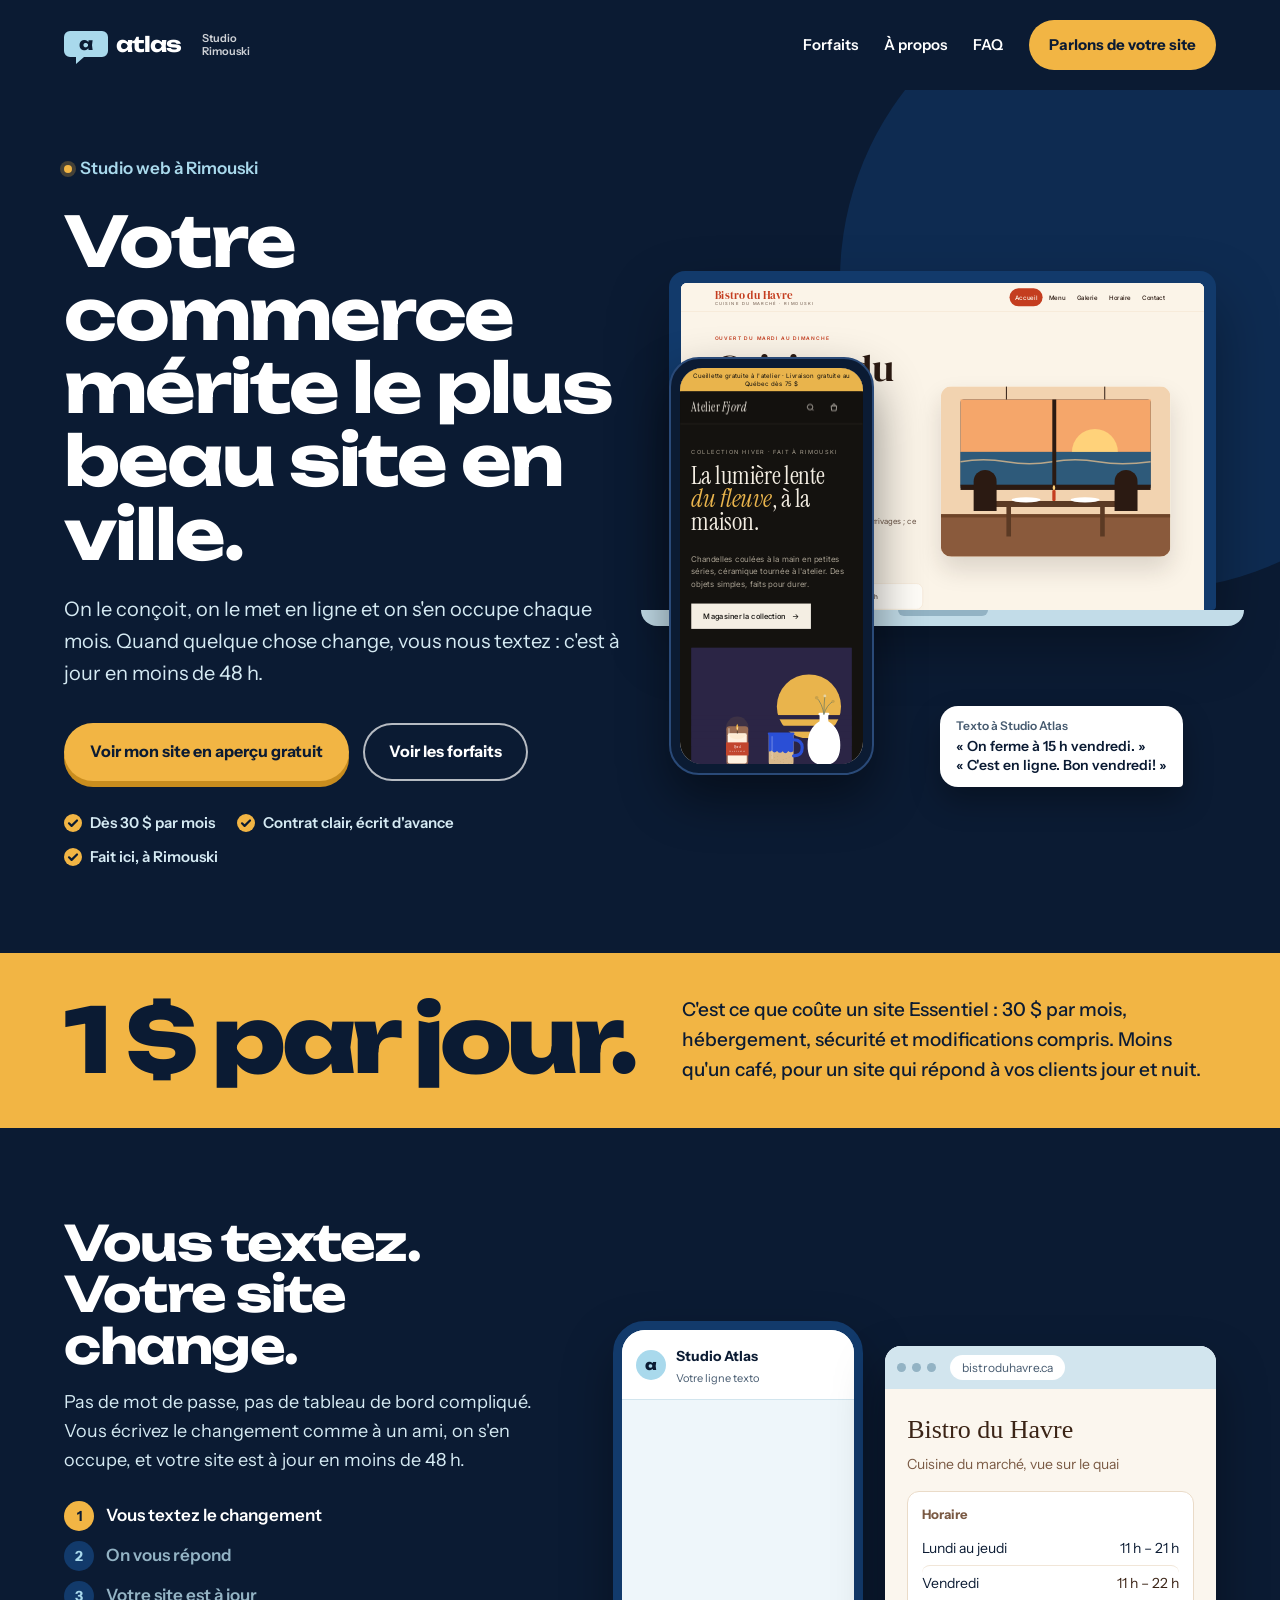
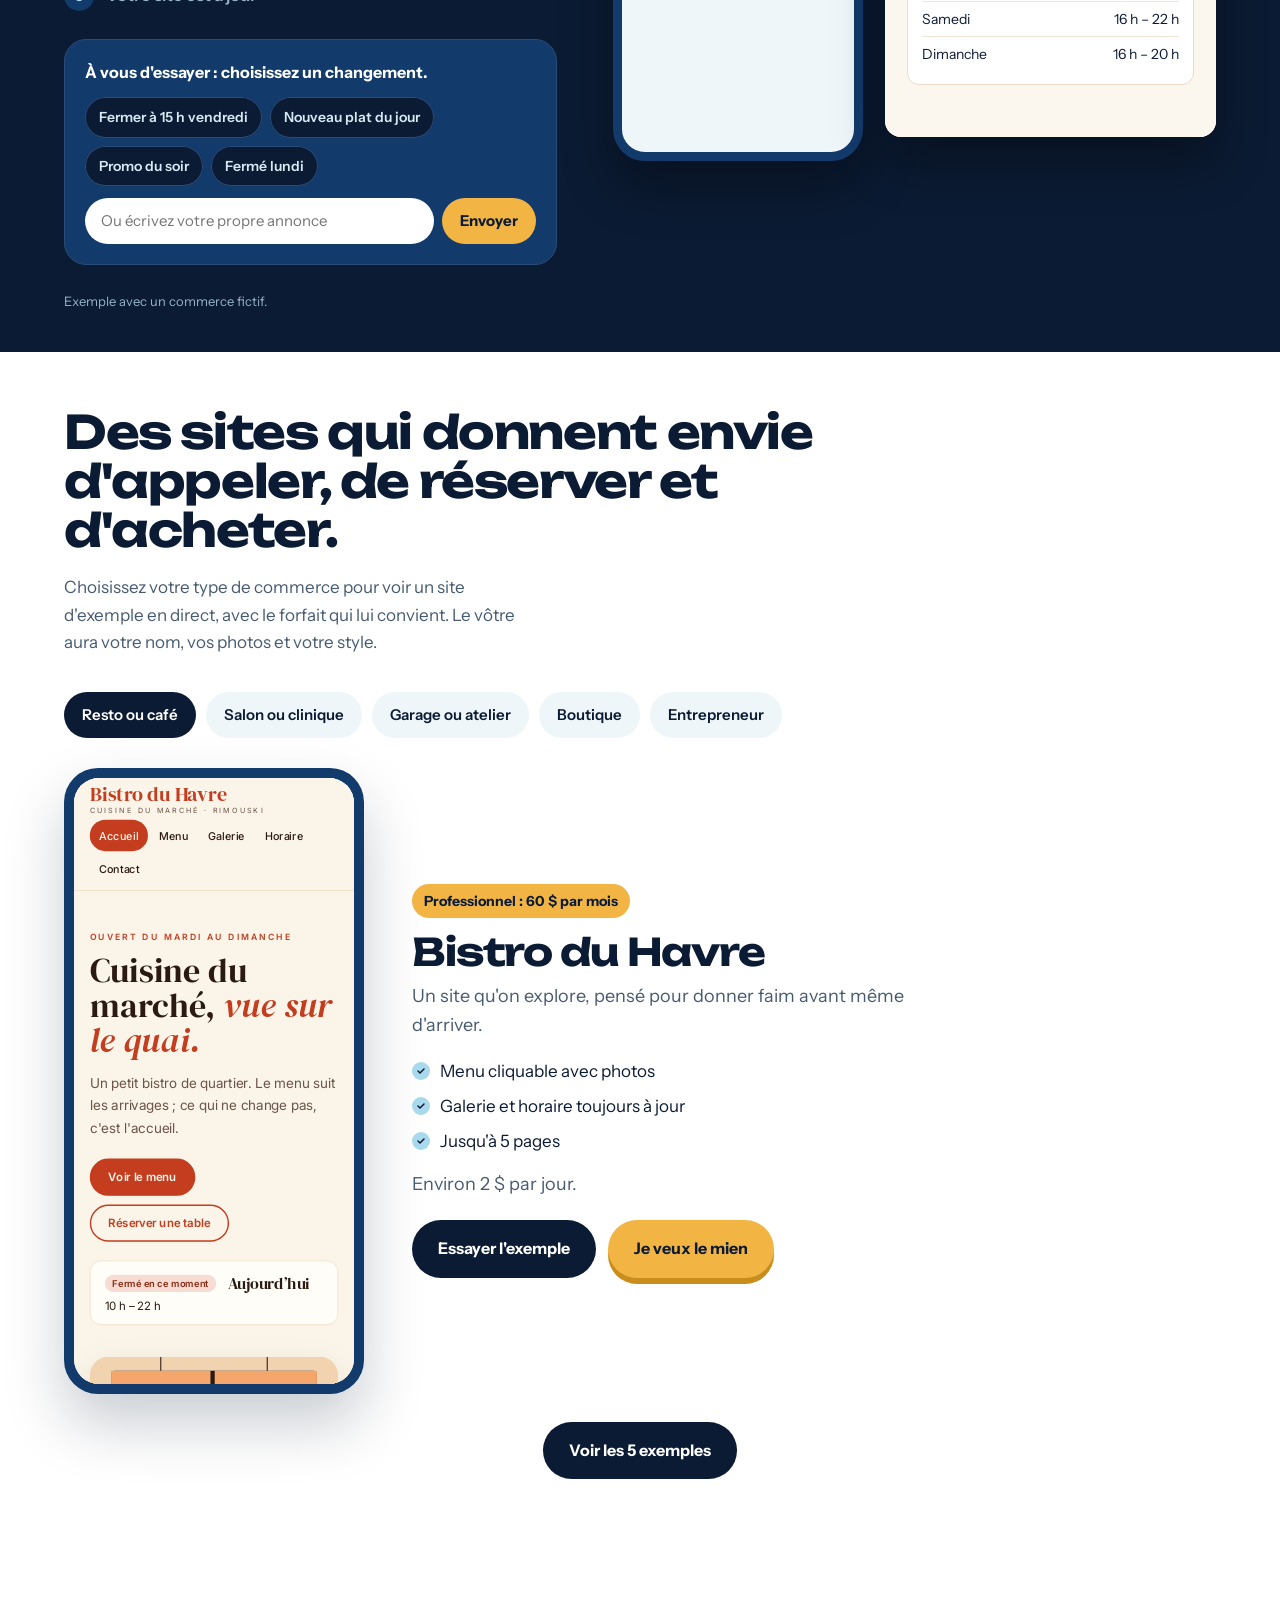
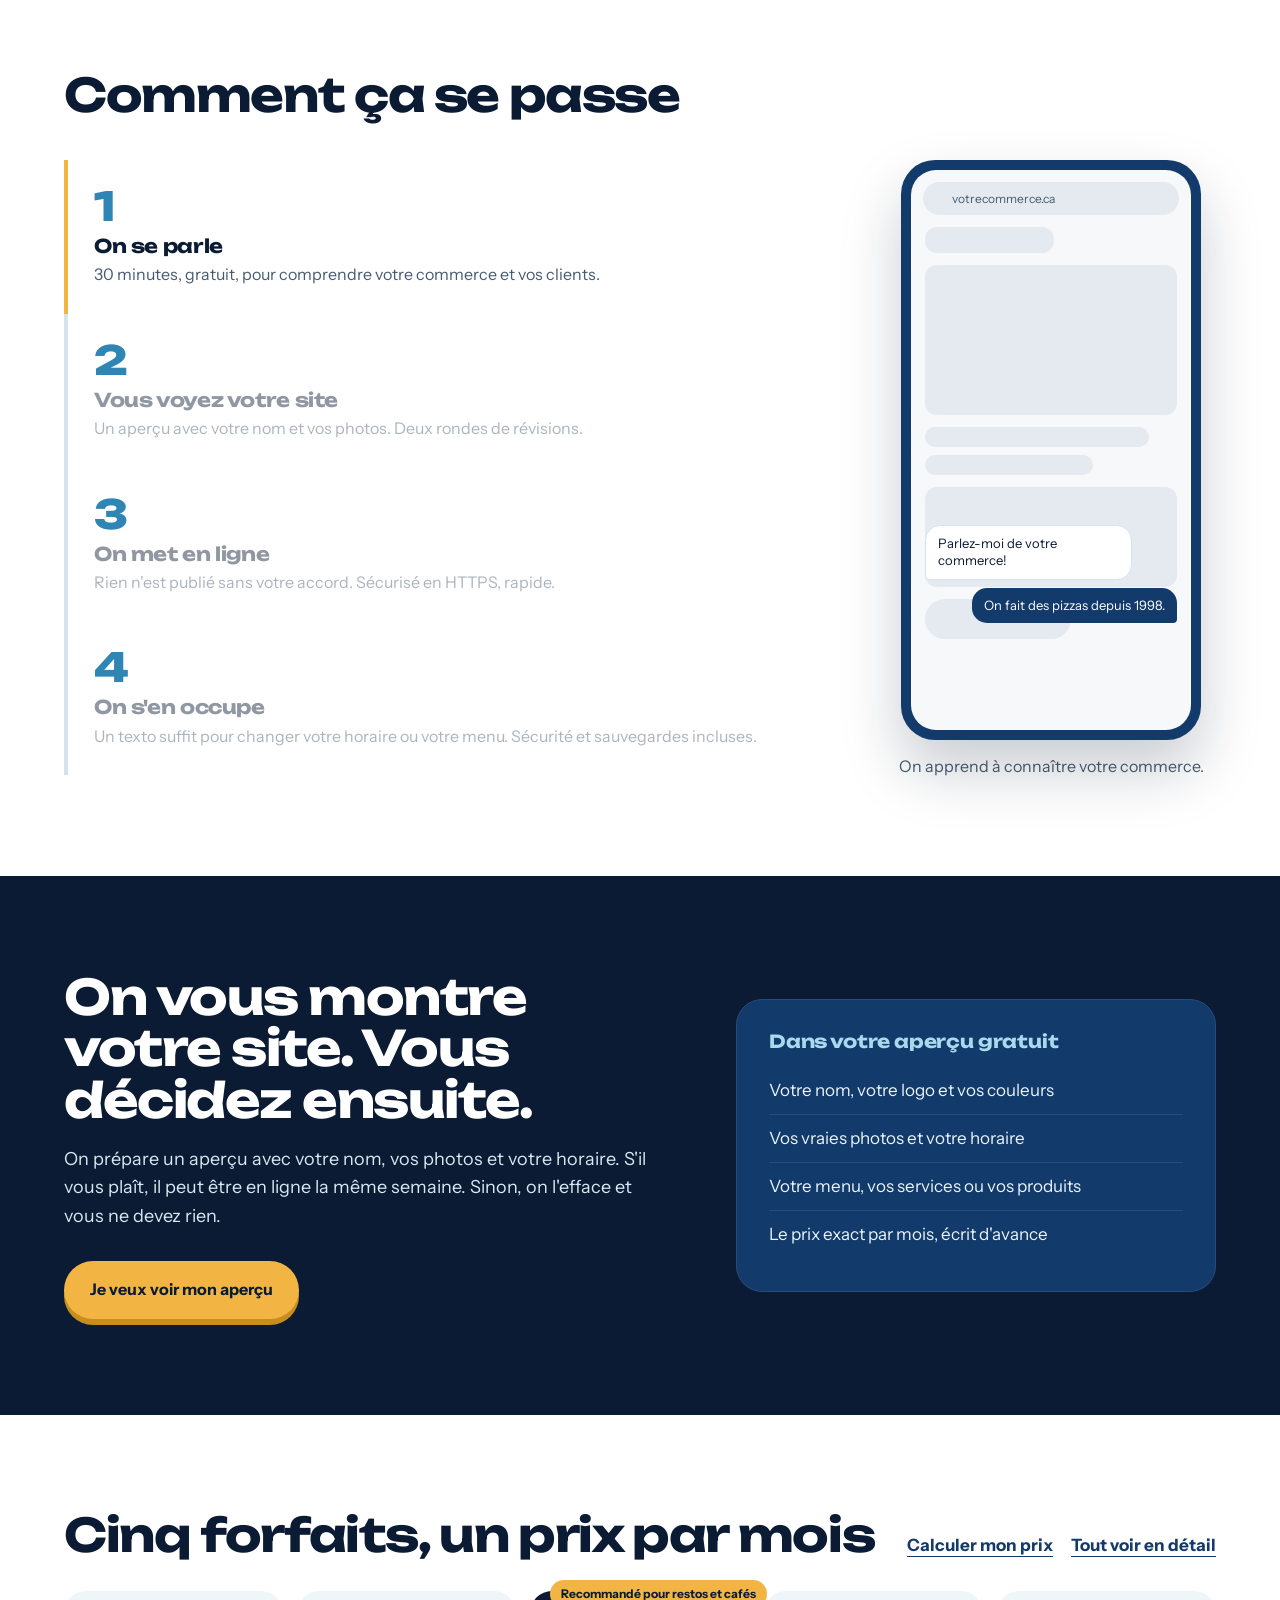
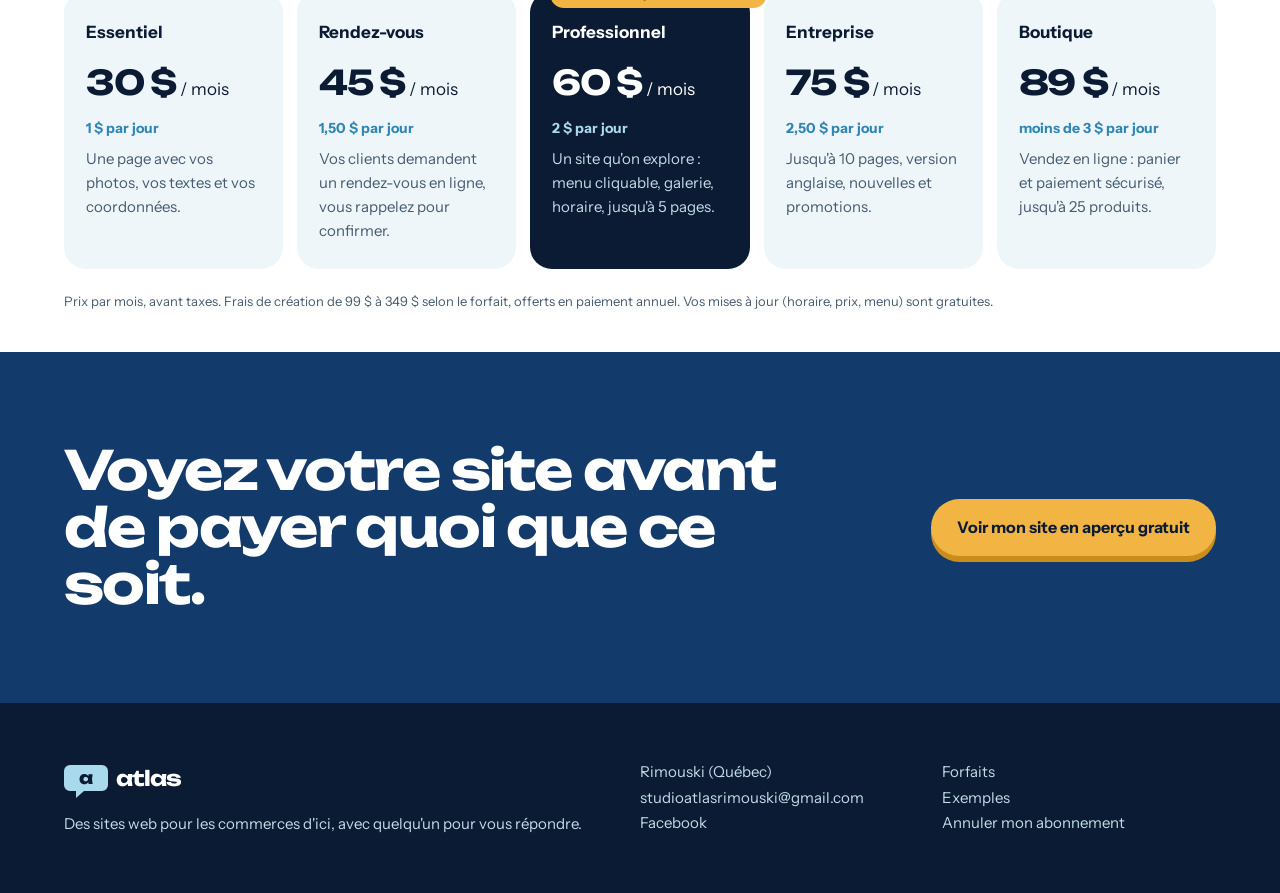
==== commit 2fb66a08: "Retire l'avant/après et ce qui fait générique Retire les 4 cartes de promesses, la citation signée p" ====
--- a/index.html
+++ b/index.html
@@ -229,7 +229,7 @@
  <div class="showcase" aria-label="Exemples de sites Studio Atlas">
   <div class="laptop"><div class="screen" style="position:relative"><div class="frame" data-w="1280"><iframe src="exemples/professionnel.html" title="Ouvrir l'exemple Professionnel : un bistro" loading="eager" tabindex="-1" aria-hidden="true" scrolling="no"></iframe></div><a class="shot-link" href="exemples/professionnel.html" aria-label="Ouvrir l'exemple Professionnel : un bistro"></a></div><div class="base"></div></div>
   <div class="phone"><div class="frame" data-w="390"><iframe src="exemples/boutique.html" title="Ouvrir l'exemple Boutique : un atelier de céramique" loading="eager" tabindex="-1" aria-hidden="true" scrolling="no"></iframe></div><a class="shot-link" href="exemples/boutique.html" aria-label="Ouvrir l'exemple Boutique : un atelier de céramique"></a></div>
-  <div class="bubble"><small>Texto à Studio Atlas</small>« On ferme à 15 h vendredi. » <br>→ C'est en ligne. Bon vendredi!</div>
+  <div class="bubble"><small>Texto à Studio Atlas</small>« On ferme à 15 h vendredi. » <br>« C'est en ligne. Bon vendredi! »</div>
  </div>
 </div></section>
 
@@ -238,8 +238,7 @@
 
 <section class="live-sms" aria-labelledby="ls-title"><div class="wrap ls-in">
  <div class="ls-txt">
-  <p class="eyebrow">Votre ligne texto, en action</p>
-  <h2 id="ls-title">Vous textez. Votre site change.</h2>
+    <h2 id="ls-title">Vous textez. Votre site change.</h2>
   <p>Pas de mot de passe, pas de tableau de bord compliqué. Vous écrivez le changement comme à un ami, on s'en occupe, et votre site est à jour en moins de 48&nbsp;h.</p>
   <ol class="ls-steps">
    <li data-k="1"><b>1</b>Vous textez le changement</li>
@@ -280,34 +279,8 @@
   </div>
  </div>
 </div>
-<p class="wrap ls-note">Exemple d'échange avec un commerce fictif. Les changements sont faits en moins de 48&nbsp;h, souvent bien plus vite.</p>
+<p class="wrap ls-note">Exemple avec un commerce fictif.</p>
 </section>
-<section class="promises wrap" aria-label="Ce que vous obtenez">
- <div class="prom"><span class="ic"><svg width="24" height="24" viewBox="0 0 24 24" fill="none" stroke="#A9D9EC" stroke-width="2" stroke-linecap="round" stroke-linejoin="round" aria-hidden="true"><path d="M21 15a2 2 0 0 1-2 2H7l-4 4V5a2 2 0 0 1 2-2h14a2 2 0 0 1 2 2z"/></svg></span><h3>Une ligne texto directe</h3><p>Votre horaire change ? Vous textez, c'est à jour en moins de 48&nbsp;h. Quelqu'un d'ici vous répond.</p></div>
- <div class="prom"><span class="ic"><svg width="24" height="24" viewBox="0 0 24 24" fill="none" stroke="#A9D9EC" stroke-width="2" stroke-linecap="round" stroke-linejoin="round" aria-hidden="true"><path d="M12 20h9"/><path d="M16.5 3.5a2.1 2.1 0 0 1 3 3L7 19l-4 1 1-4z"/></svg></span><h3>Fait sur mesure</h3><p>Chaque site part d'une page blanche : vos couleurs, vos photos, vos mots. Pas un modèle copié.</p></div>
- <div class="prom"><span class="ic"><svg width="24" height="24" viewBox="0 0 24 24" fill="none" stroke="#A9D9EC" stroke-width="2" stroke-linecap="round" stroke-linejoin="round" aria-hidden="true"><rect x="7" y="2" width="10" height="20" rx="2"/><path d="M11 18h2"/></svg></span><h3>Parfait sur cellulaire</h3><p>La plupart de vos clients vous cherchent sur leur téléphone. Votre site est pensé pour eux d'abord.</p></div>
- <div class="prom"><span class="ic"><svg width="24" height="24" viewBox="0 0 24 24" fill="none" stroke="#A9D9EC" stroke-width="2" stroke-linecap="round" stroke-linejoin="round" aria-hidden="true"><path d="M12 2l8 4v6c0 5-3.5 8.5-8 10-4.5-1.5-8-5-8-10V6z"/><path d="M9 12l2 2 4-4"/></svg></span><h3>Un contrat clair</h3><p>Le prix, ce qui est compris et les conditions d'annulation sont écrits d'avance et expliqués avant de signer. Rien de caché.</p></div>
-</section>
-
-<section class="ba-sec" aria-labelledby="ba-title"><div class="wrap ba-in">
- <div class="ba-txt"><p class="eyebrow">Avant et après</p><h2 id="ba-title">Ce que vos clients voient, avant et après.</h2>
- <p>Glissez la ligne. À gauche, ce que trouvent souvent les clients aujourd'hui : une page de réseau social pas à jour, un menu en photo floue et une question sans réponse. À droite, le même commerce avec un site Atlas.</p>
- <p class="ba-note">Commerce fictif, pour l'exemple.</p></div>
- <div class="ba"><div class="ba-screen">
-  <div class="frame" data-w="390"><iframe src="exemples/professionnel.html" title="Le site d'exemple du Bistro du Havre" loading="lazy" tabindex="-1" aria-hidden="true" scrolling="no"></iframe></div>
-  <div class="ba-before" data-w="390" aria-hidden="true"><div class="ba-mock">
-   <div class="bm-top"><span class="bm-av"></span><div><b>Bistro du Havre</b><small>Restaurant · 412 abonnés</small></div></div>
-   <div class="bm-cover"></div>
-   <div class="bm-post"><div class="bm-meta">Il y a 8 mois</div><p>Ouvert aujourd'hui? Écrivez-nous en message privé pour l'horaire! Menu ci-dessous 👇</p><div class="bm-img"><span>menu_2023.jpg</span></div>
-   <div class="bm-com"><b>Julie</b> Vous êtes ouverts dimanche soir?</div><div class="bm-meta" style="margin-top:6px">Aucune réponse</div></div>
-  </div></div>
-  <div class="ba-line"><span class="ba-knob"><svg width="22" height="22" viewBox="0 0 24 24" fill="none" stroke="#0B1B33" stroke-width="2.6" stroke-linecap="round" stroke-linejoin="round"><path d="M9 6l-6 6 6 6M15 6l6 6-6 6"/></svg></span></div>
-  <span class="ba-lab l">Avant</span><span class="ba-lab r">Avec Studio Atlas</span>
-  <input class="ba-range" type="range" min="0" max="100" value="50" aria-label="Comparer avant et après : glissez vers la gauche ou la droite">
-  <span class="ba-focus"></span>
- </div></div>
-</div></section>
-
 <section class="work wrap">
  <div class="work-head"><h2>Des sites qui donnent envie d'appeler, de réserver et d'acheter.</h2><p>Choisissez votre type de commerce pour voir un site d'exemple en direct, avec le forfait qui lui convient. Le vôtre aura votre nom, vos photos et votre style.</p></div>
  <div class="pick" id="pick">
@@ -333,12 +306,7 @@
  <p class="work-more"><a class="btn navy" href="exemples/index.html">Voir les 5 exemples</a></p>
 </section>
 
-<section class="note"><div class="wrap note-in">
- <div class="avatar" aria-hidden="true">a</div>
- <div><blockquote>« Chaque site est conçu ici, à Rimouski. Quand vous textez pour changer votre horaire ou votre menu, c'est moi qui réponds. Mon but est simple : que votre site soit le plus beau de votre rue. »</blockquote><cite>Studio Atlas Rimouski</cite></div>
-</div></section>
-
-<section class="steps wrap"><h2>Comment ça marche</h2><div class="st-grid"><ol>
+<section class="steps wrap"><h2>Comment ça se passe</h2><div class="st-grid"><ol>
  <li data-st="1"><span class="sn">1</span><h3>On se parle</h3><p>30 minutes, gratuit, pour comprendre votre commerce et vos clients.</p></li>
  <li data-st="2"><span class="sn">2</span><h3>Vous voyez votre site</h3><p>Un aperçu avec votre nom et vos photos. Deux rondes de révisions.</p></li>
  <li data-st="3"><span class="sn">3</span><h3>On met en ligne</h3><p>Rien n'est publié sans votre accord. Sécurisé en HTTPS, rapide.</p></li>
@@ -359,15 +327,15 @@
  <p>On prépare un aperçu avec votre nom, vos photos et votre horaire. S'il vous plaît, il peut être en ligne la même semaine. Sinon, on l'efface et vous ne devez rien.</p>
  <a class="btn gold" href="contact.html#contact">Je veux voir mon aperçu</a></div>
  <div class="demo-card"><h3>Dans votre aperçu gratuit</h3><ul>
-  <li><b>1</b><span>Votre nom, votre logo et vos couleurs</span></li>
-  <li><b>2</b><span>Vos vraies photos et votre horaire</span></li>
-  <li><b>3</b><span>Votre menu, vos services ou vos produits</span></li>
-  <li><b>4</b><span>Le prix exact par mois, écrit d'avance</span></li>
+  <li><span>Votre nom, votre logo et vos couleurs</span></li>
+  <li><span>Vos vraies photos et votre horaire</span></li>
+  <li><span>Votre menu, vos services ou vos produits</span></li>
+  <li><span>Le prix exact par mois, écrit d'avance</span></li>
  </ul></div>
 </div></section>
 
 <section class="plans wrap"><div class="plans-head"><h2>Cinq forfaits, un prix par mois</h2>
- <p class="links"><a href="forfaits.html#calc">Calculer mon prix</a><a href="forfaits.html#quiz">Trouver mon forfait en 30 secondes</a><a href="forfaits.html">Tout voir en détail</a></p></div>
+ <p class="links"><a href="forfaits.html#calc">Calculer mon prix</a><a href="forfaits.html">Tout voir en détail</a></p></div>
  <div class="plan-list">
   <a class="plan" href="forfaits.html"><span class="pn">Essentiel</span><span class="pp"><b>30&nbsp;$</b> / mois</span><span class="pday">1 $ par jour</span><span class="pd">Une page avec vos photos, vos textes et vos coordonnées.</span></a>
   <a class="plan" href="forfaits.html"><span class="pn">Rendez-vous</span><span class="pp"><b>45&nbsp;$</b> / mois</span><span class="pday">1,50 $ par jour</span><span class="pd">Vos clients demandent un rendez-vous en ligne, vous rappelez pour confirmer.</span></a>
@@ -379,7 +347,7 @@
 
 
 
-<section class="cta"><div class="wrap"><h2>Prêt à avoir le plus beau site de votre rue ?</h2><a class="btn gold" href="contact.html#contact">Voir mon site en aperçu gratuit</a></div></section>
+<section class="cta"><div class="wrap"><h2>Voyez votre site avant de payer quoi que ce soit.</h2><a class="btn gold" href="contact.html#contact">Voir mon site en aperçu gratuit</a></div></section>
 </main>
 
 
--- a/interactif.css
+++ b/interactif.css
@@ -21,36 +21,6 @@
 .ls-saved.in{opacity:1;transform:none}
 .ls-hours .ls-new-row{animation:lsin .5s ease}
 @keyframes lsin{from{opacity:0;transform:translateY(-6px)}to{opacity:1;transform:none}}
-
-/* 2. Avant / après */
-.ba-sec{background:#EEF6FA}
-.ba-in{display:grid;grid-template-columns:1fr 360px;gap:56px;align-items:center;padding-top:88px;padding-bottom:88px}
-.ba-txt h2{font-size:clamp(30px,3.6vw,48px);margin-bottom:18px}
-.ba-txt p{color:#475B70;font-size:18px;max-width:46ch}
-.ba-txt .ba-note{font-size:14px;margin-top:14px;color:#6B7E92}
-.ba{position:relative;width:min(330px,86vw);margin:0 auto;background:#123A6B;border-radius:34px;padding:10px;box-shadow:0 30px 60px rgba(11,27,51,.25);touch-action:pan-y}
-.ba-screen{position:relative;border-radius:25px;overflow:hidden;aspect-ratio:390/844;--p:50%}
-.ba-screen .frame{position:absolute;inset:0}
-.ba-screen .frame iframe{width:390px;height:844px}
-.ba-before{position:absolute;inset:0;clip-path:inset(0 calc(100% - var(--p)) 0 0);background:#E4E6EB}
-.ba-mock{position:absolute;left:0;top:0;width:390px;height:844px;transform-origin:0 0;font-family:system-ui,-apple-system,"Segoe UI",sans-serif;color:#1c1e21;background:#E4E6EB}
-.ba-mock .bm-top{background:#fff;padding:14px 16px;display:flex;align-items:center;gap:10px;border-bottom:1px solid #d6d8dc}
-.ba-mock .bm-av{width:40px;height:40px;border-radius:50%;background:#B0B3B8}
-.ba-mock .bm-top b{font-size:17px}.ba-mock .bm-top small{display:block;color:#65676b;font-size:13px}
-.ba-mock .bm-cover{height:150px;background:linear-gradient(135deg,#cfd2d6,#b9bcc1)}
-.ba-mock .bm-post{background:#fff;margin:10px 0;padding:14px 16px}
-.ba-mock .bm-post p{font-size:15px;line-height:1.35;margin:8px 0 10px}
-.ba-mock .bm-meta{color:#65676b;font-size:13px}
-.ba-mock .bm-img{height:250px;border-radius:6px;background:repeating-linear-gradient(0deg,#d9d2c3 0 14px,#cfc6b4 14px 16px);filter:blur(2.4px);display:grid;place-items:center}
-.ba-mock .bm-img span{filter:blur(0);font-size:13px;color:#7a7060}
-.ba-mock .bm-com{background:#F0F2F5;border-radius:16px;padding:8px 12px;font-size:14px;margin-top:8px;display:inline-block}
-.ba-line{position:absolute;top:0;bottom:0;left:var(--p);width:4px;margin-left:-2px;background:#F2B544;pointer-events:none;box-shadow:0 0 0 1px rgba(11,27,51,.15)}
-.ba-knob{position:absolute;top:50%;left:50%;width:46px;height:46px;margin:-23px 0 0 -23px;border-radius:50%;background:#F2B544;display:grid;place-items:center;box-shadow:0 6px 18px rgba(11,27,51,.35)}
-.ba-lab{position:absolute;top:12px;font-size:12px;font-weight:700;padding:5px 10px;border-radius:999px;pointer-events:none}
-.ba-lab.l{left:12px;background:#0B1B33;color:#fff}.ba-lab.r{right:12px;background:#F2B544;color:#0B1B33}
-.ba-range{position:absolute;inset:0;width:100%;height:100%;opacity:0;cursor:ew-resize;margin:0}
-.ba-range:focus-visible+.ba-focus{opacity:1}
-.ba-focus{position:absolute;inset:-6px;border-radius:40px;outline:3px solid #2F86B5;opacity:0;pointer-events:none}
 
 /* 3. Choisissez votre commerce */
 .pick-chips{display:flex;flex-wrap:wrap;gap:10px;margin-bottom:30px}
@@ -165,7 +135,6 @@
 @media (max-width:760px){.sa-sticky{display:flex}}
 
 @media (max-width:900px){
- .ba-in{grid-template-columns:1fr;gap:34px}
  .pick-body{grid-template-columns:1fr;gap:30px}
  .pick-phone{width:min(280px,78vw);margin:0 auto}
  .st-grid{grid-template-columns:1fr;gap:28px}
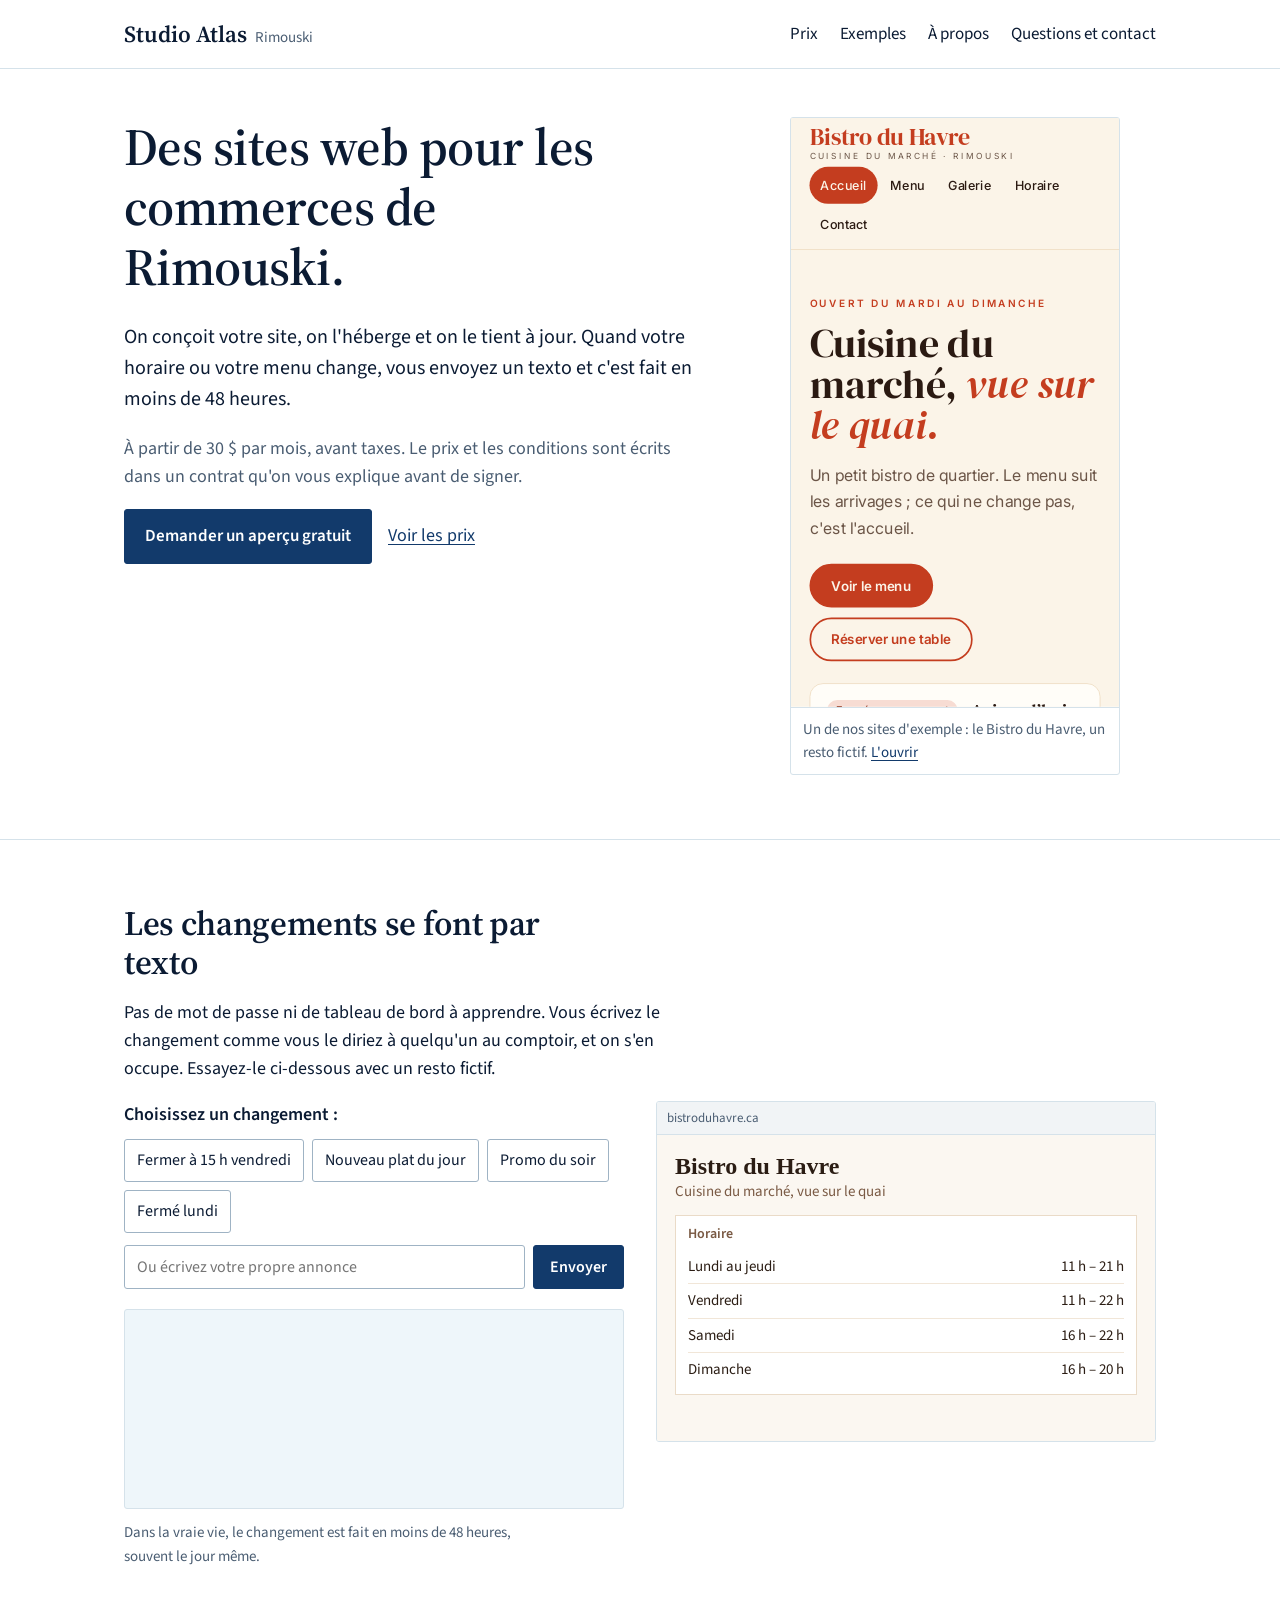
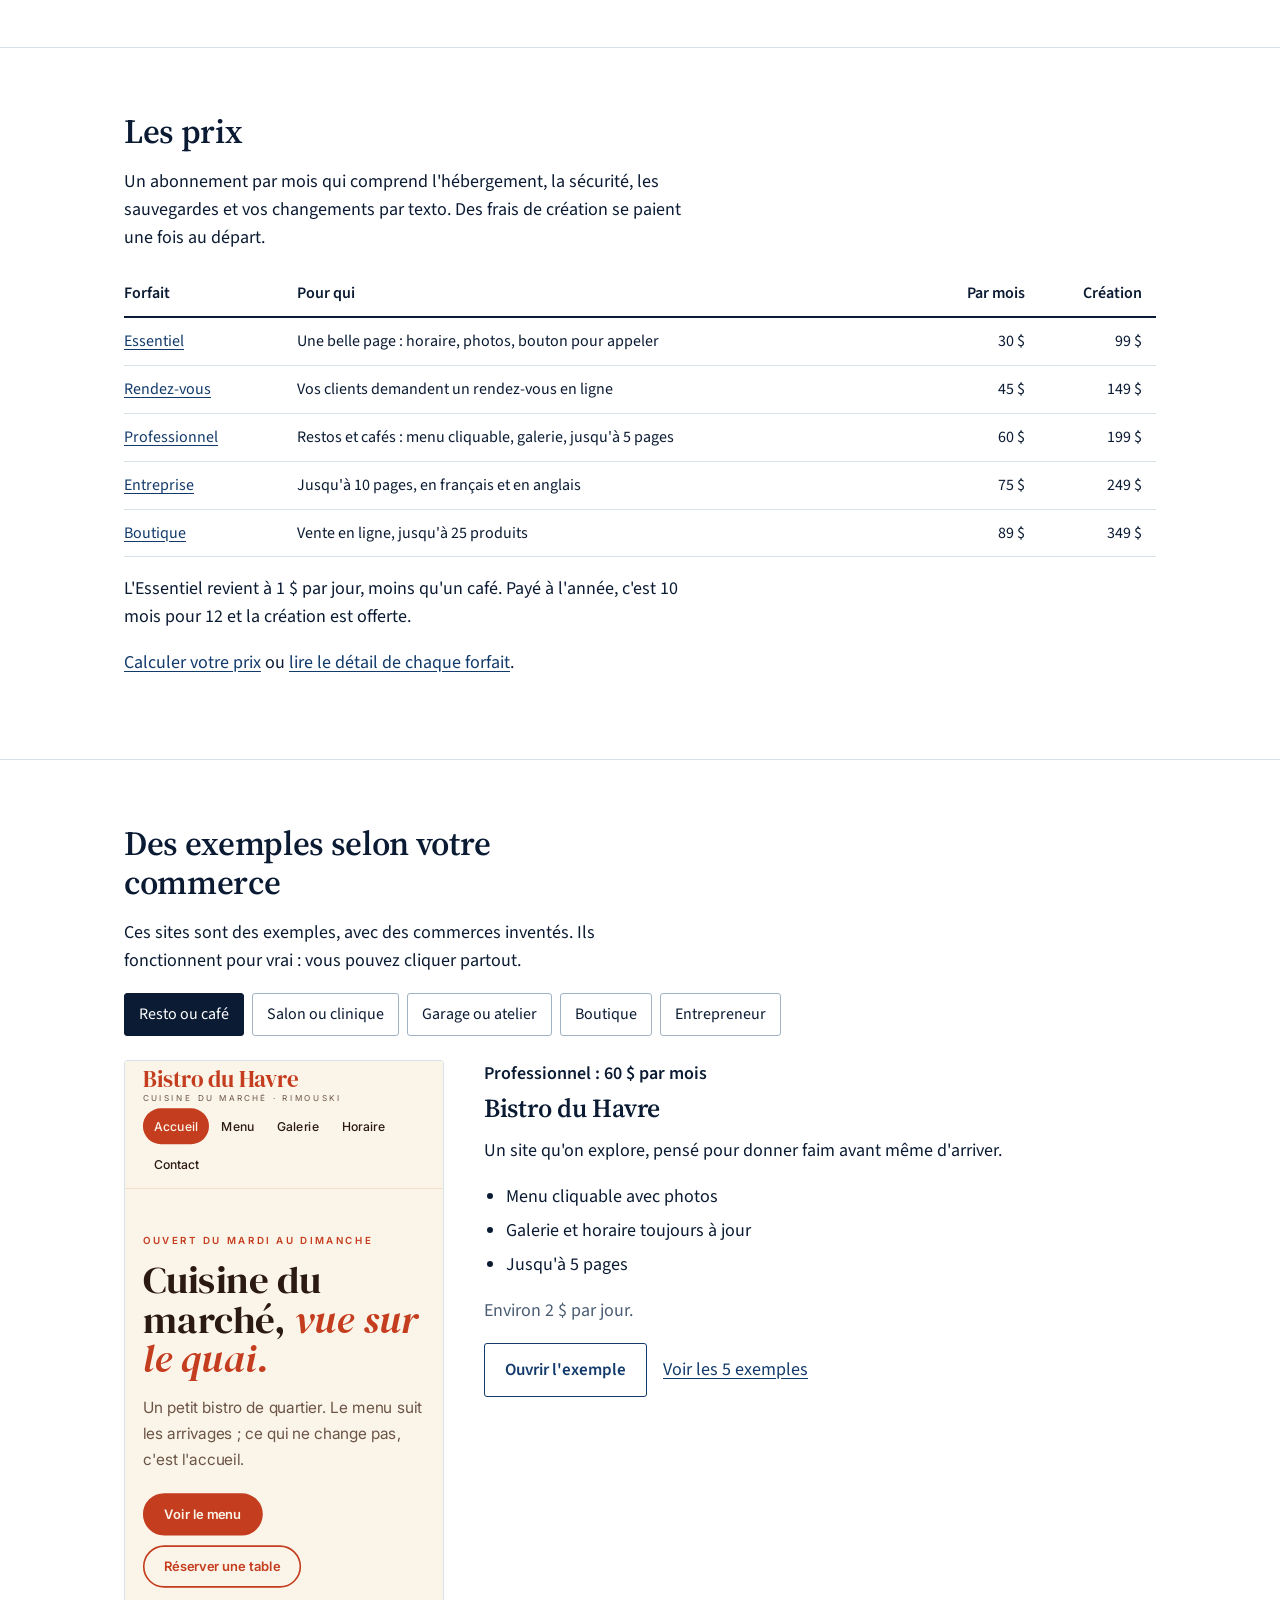
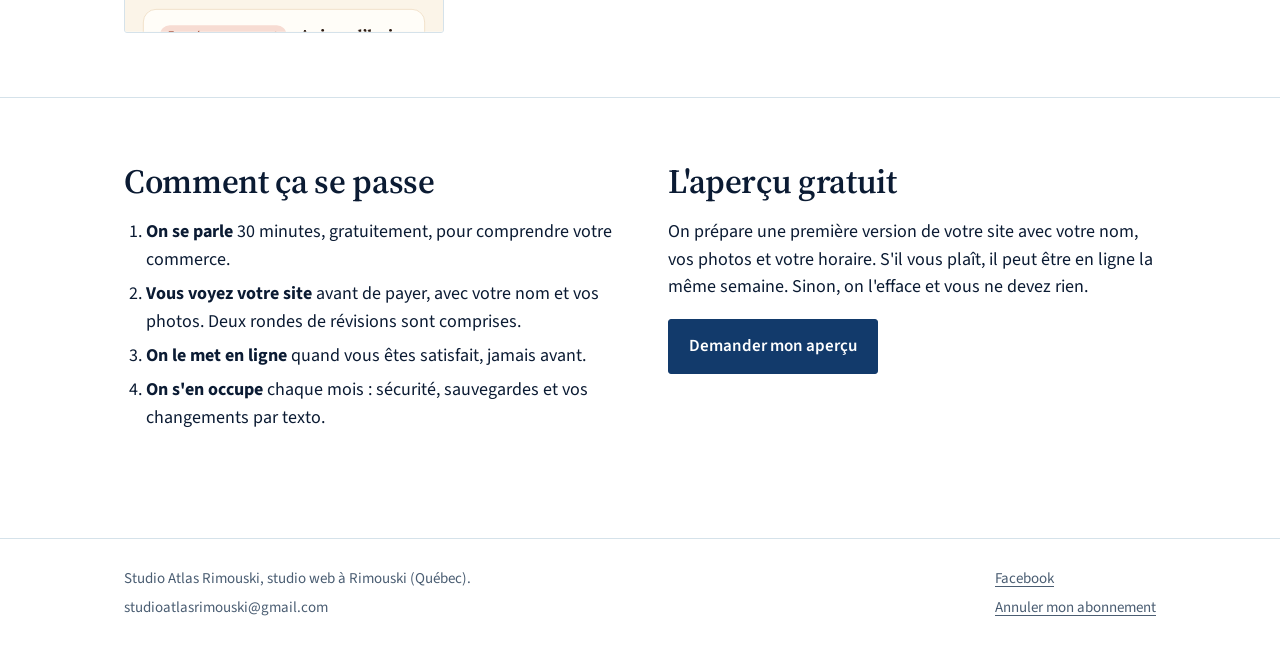
==== commit 2dc8fa1a: "Refonte sobre du site, sans le look généré Nouveau style partagé (site.css) : polices Source Serif 4" ====
--- a/index.html
+++ b/index.html
@@ -1,252 +1,54 @@
-<!DOCTYPE html><html lang="fr"><head><meta charset="utf-8"><meta name="viewport" content="width=device-width,initial-scale=1">
+<!DOCTYPE html>
+<html lang="fr-CA">
+<head>
+<meta charset="utf-8">
+<meta name="viewport" content="width=device-width, initial-scale=1">
 <title>Studio Atlas Rimouski | Sites web sur mesure</title>
 <meta name="description" content="Studio web de Rimouski : sites sur mesure, adaptés au cellulaire et entretenus chaque mois, dès 30 $ par mois, soit environ 1 $ par jour, avec un contrat clair, écrit d'avance.">
-<meta property="og:type" content="website"><meta property="og:site_name" content="Studio Atlas Rimouski"><meta property="og:locale" content="fr_CA">
-<meta property="og:title" content="Studio Atlas Rimouski | Sites web sur mesure"><meta property="og:description" content="Studio web de Rimouski : sites sur mesure, adaptés au cellulaire et entretenus chaque mois, dès 30 $ par mois, soit environ 1 $ par jour, avec un contrat clair, écrit d'avance."><meta property="og:url" content="https://studioatlasrimouski.ca/">
-<meta property="og:image" content="https://studioatlasrimouski.ca/og.png"><meta property="og:image:width" content="1200"><meta property="og:image:height" content="630"><meta name="twitter:card" content="summary_large_image">
+<meta property="og:type" content="website">
+<meta property="og:site_name" content="Studio Atlas Rimouski">
+<meta property="og:locale" content="fr_CA">
+<meta property="og:title" content="Studio Atlas Rimouski | Sites web sur mesure">
+<meta property="og:description" content="Studio web de Rimouski : sites sur mesure, adaptés au cellulaire et entretenus chaque mois, dès 30 $ par mois, soit environ 1 $ par jour, avec un contrat clair, écrit d'avance.">
+<meta property="og:url" content="https://studioatlasrimouski.ca/">
+<meta property="og:image" content="https://studioatlasrimouski.ca/og.png">
+<meta property="og:image:width" content="1200">
+<meta property="og:image:height" content="630">
+<meta name="twitter:card" content="summary_large_image">
+<link rel="canonical" href="https://studioatlasrimouski.ca/">
 <script type="application/ld+json">{"@context": "https://schema.org", "@type": "ProfessionalService", "name": "Studio Atlas Rimouski", "url": "https://studioatlasrimouski.ca/", "image": "https://studioatlasrimouski.ca/og.png", "logo": "https://studioatlasrimouski.ca/favicon.svg", "description": "Studio web de Rimouski : sites sur mesure, adaptés au cellulaire et entretenus chaque mois, dès 30 $ par mois.", "email": "studioatlasrimouski@gmail.com", "areaServed": [{"@type": "City", "name": "Rimouski"}, {"@type": "AdministrativeArea", "name": "Bas-Saint-Laurent"}], "address": {"@type": "PostalAddress", "addressLocality": "Rimouski", "addressRegion": "QC", "addressCountry": "CA"}, "priceRange": "30 $ à 89 $ par mois", "knowsLanguage": "fr-CA"}</script>
-<link rel="canonical" href="https://studioatlasrimouski.ca/">
 <link rel="icon" href="favicon.svg" type="image/svg+xml">
-<link rel="preconnect" href="https://fonts.googleapis.com"><link href="https://fonts.googleapis.com/css2?family=Unbounded:wght@700;800&family=Instrument+Sans:wght@400;600;700&display=swap" rel="stylesheet">
-<style>
-*{box-sizing:border-box}body{margin:0;-webkit-font-smoothing:antialiased;font-family:"Instrument Sans",system-ui,sans-serif;color:#0B1B33;background:#fff;font-size:17px;line-height:1.6}
-a{color:inherit}img,svg{display:block}h1,h2,h3,p{margin:0}ol,ul{margin:0;padding:0;list-style:none}
-h1,h2,h3{font-family:Unbounded,system-ui,sans-serif;letter-spacing:-.03em;line-height:1.06;font-weight:700}
-.wrap{max-width:1200px;margin:0 auto;padding-left:24px;padding-right:24px}
-.btn{display:inline-flex;align-items:center;gap:10px;font-weight:700;text-decoration:none;padding:16px 26px;border-radius:999px;font-size:16px;transition:transform .15s ease,background .15s ease}
-.btn:hover{transform:translateY(-1px)}
-.btn.gold{background:#F2B544;color:#0B1B33;box-shadow:0 6px 0 #C98D1E}.btn.gold:hover{background:#F7C96A}
-.btn.line{color:#fff;box-shadow:inset 0 0 0 2px rgba(255,255,255,.7)}.btn.line:hover{box-shadow:inset 0 0 0 2px #fff}
-.btn.navy{background:#0B1B33;color:#fff}.btn.navy:hover{background:#123A6B}
-.eyebrow{font-weight:700;color:#2F86B5;margin-bottom:12px;font-size:16px}
-
-/* Accueil */
-.hero{background:#0B1B33;color:#fff;overflow:hidden;position:relative}
-.hero::after{content:"";position:absolute;right:-180px;top:-120px;width:620px;height:620px;border-radius:50%;background:#123A6B;opacity:.55}
-.hero-in{position:relative;z-index:1;display:grid;grid-template-columns:1.02fr 1fr;gap:48px;align-items:center;padding-top:64px;padding-bottom:84px}
-.hero .where{display:inline-flex;align-items:center;gap:8px;font-weight:600;color:#A9D9EC;margin-bottom:22px}
-.hero .where i{width:8px;height:8px;border-radius:50%;background:#F2B544;box-shadow:0 0 0 4px rgba(242,181,68,.25)}
-.hero h1{font-size:clamp(38px,5.4vw,72px);max-width:12ch}
-.hero .lead{font-size:20px;color:#D5EAF3;max-width:44ch;margin-top:22px}
-.acts{display:flex;flex-wrap:wrap;gap:14px;margin-top:34px}
-.checks{display:flex;flex-wrap:wrap;gap:10px 22px;margin-top:30px;color:#D5EAF3;font-weight:600;font-size:15px}
-.checks li{display:flex;align-items:center;gap:8px}
-.checks svg{flex:none}
-
-/* Vitrine : vrais sites d'exemple affichés en direct */
-.showcase{position:relative;min-height:480px}
-.laptop{position:relative;width:100%;max-width:600px;margin-left:auto}
-.laptop .screen{background:#123A6B;border-radius:16px 16px 4px 4px;padding:12px 12px 0;box-shadow:0 30px 60px rgba(0,0,0,.35)}
-.laptop .base{height:16px;background:#C2DCE8;border-radius:0 0 18px 18px;margin:0 -28px;position:relative}
-.laptop .base::after{content:"";position:absolute;left:50%;top:0;width:90px;height:6px;margin-left:-45px;background:#93B3C4;border-radius:0 0 8px 8px}
-.frame{position:relative;overflow:hidden;background:#fff}
-.frame iframe{position:absolute;left:0;top:0;border:0;transform-origin:0 0;pointer-events:none}
-.laptop .frame{aspect-ratio:1280/800;border-radius:6px 6px 0 0}
-.laptop .frame iframe{width:1280px;height:800px}
-.phone{position:absolute;left:0;bottom:-24px;width:min(38%,205px);background:#0B1B33;border-radius:30px;padding:9px;box-shadow:0 24px 50px rgba(0,0,0,.45);border:2px solid #2A4A78}
-.phone .frame{aspect-ratio:390/844;border-radius:22px}
-.phone .frame iframe{width:390px;height:844px}
-.bubble{position:absolute;right:6%;bottom:-36px;background:#fff;color:#0B1B33;border-radius:18px 18px 4px 18px;padding:12px 16px;font-size:14px;font-weight:600;box-shadow:0 14px 30px rgba(0,0,0,.3);max-width:250px;line-height:1.35}
-.bubble small{display:block;font-weight:600;color:#475B70;font-size:12px;margin-bottom:3px}
-.shot-link{position:absolute;inset:0;z-index:2;border-radius:inherit}
-.shot-link:focus-visible{outline:3px solid #F2B544;outline-offset:4px}
-
-/* Bande 1 $ par jour */
-.oneday{background:#F2B544;color:#0B1B33}
-.od-in{display:flex;align-items:center;gap:20px 48px;flex-wrap:wrap;padding-top:42px;padding-bottom:42px}
-.od-big{font-family:Unbounded,system-ui,sans-serif;font-weight:800;font-size:clamp(46px,7vw,92px);letter-spacing:-.05em;line-height:.9;white-space:nowrap}
-.od-txt{flex:1 1 360px;font-size:19px;max-width:56ch;font-weight:500}
-
-/* Promesses */
-.promises{display:grid;grid-template-columns:repeat(4,1fr);gap:18px;padding-top:88px;padding-bottom:40px}
-.prom{background:#EEF6FA;border-radius:22px;padding:26px 24px}
-.prom .ic{width:48px;height:48px;border-radius:14px;background:#0B1B33;display:grid;place-items:center;margin-bottom:16px}
-.prom h3{font-size:19px;margin-bottom:8px;letter-spacing:-.02em}
-.prom p{color:#475B70;font-size:16px}
-
-/* Vitrine d'exemples */
-.work{padding-top:56px;padding-bottom:96px}
-.work-head{display:flex;justify-content:space-between;align-items:end;gap:20px;flex-wrap:wrap;margin-bottom:36px}
-.work h2{font-size:clamp(30px,3.6vw,48px);max-width:18ch}
-.work-head p{max-width:42ch;color:#475B70}
-.work-list{display:grid;grid-template-columns:repeat(3,1fr);gap:22px}
-.wcard{position:relative;background:#0B1B33;border-radius:26px;padding:22px 22px 24px;color:#fff;display:flex;flex-direction:column;gap:18px}
-.wcard .phone2{background:#123A6B;border-radius:26px;padding:8px;width:min(230px,80%);margin:0 auto}
-.wcard .frame{aspect-ratio:390/844;border-radius:19px}
-.wcard .frame iframe{width:390px;height:844px}
-.wcard h3{font-size:19px}.wcard p{color:#C2DCE8;font-size:15px;margin-top:4px}
-.wcard .meta{display:flex;justify-content:space-between;align-items:center;gap:10px}
-.tagp{background:#A9D9EC;color:#0B1B33;font-weight:700;font-size:13px;border-radius:999px;padding:5px 11px;white-space:nowrap}
-.wcard .go{font-weight:700;color:#F2B544;text-decoration:none}
-.wcard .go:hover{text-decoration:underline}
-.work-more{margin-top:28px;text-align:center}
-
-/* Mot du studio */
-.note{background:#EEF6FA}
-.note-in{display:grid;grid-template-columns:auto 1fr;gap:36px;align-items:center;padding-top:80px;padding-bottom:80px;max-width:980px}
-.avatar{width:120px;height:120px;border-radius:50%;background:#0B1B33;color:#F2B544;display:grid;place-items:center;font-family:Unbounded,system-ui,sans-serif;font-weight:800;font-size:46px}
-.note blockquote{margin:0;font-size:clamp(20px,2.2vw,26px);line-height:1.45;font-weight:500}
-.note cite{display:block;margin-top:16px;font-style:normal;font-weight:700;color:#2F86B5}
-
-/* Étapes */
-.steps{padding-top:96px;padding-bottom:96px}
-.steps h2{font-size:clamp(30px,3.6vw,48px);margin-bottom:40px}
-.steps ol{display:grid;grid-template-columns:repeat(4,1fr);gap:18px}
-.steps li{border-top:4px solid #0B1B33;padding-top:20px}
-.steps li:last-child{border-color:#F2B544}
-.sn{font-family:Unbounded,system-ui,sans-serif;font-weight:800;font-size:40px;color:#2F86B5;display:block;margin-bottom:10px;line-height:1}
-.steps h3{font-size:19px;margin-bottom:6px;letter-spacing:-.02em}
-.steps p{color:#475B70;font-size:16px}
-
-/* Aperçu gratuit */
-.demo{background:#0B1B33;color:#fff}
-.demo-in{display:grid;grid-template-columns:1.3fr 1fr;gap:48px;align-items:center;padding-top:96px;padding-bottom:96px}
-.demo h2{font-size:clamp(30px,3.8vw,50px);margin-bottom:18px}
-.demo p{color:#D5EAF3;max-width:50ch;margin-bottom:30px;font-size:18px}
-.demo-card{background:#123A6B;border-radius:26px;padding:32px;border:1px solid #2A4A78}
-.demo-card h3{font-size:18px;color:#A9D9EC;margin-bottom:16px;letter-spacing:-.01em}
-.demo-card li{display:flex;gap:12px;align-items:flex-start;padding:10px 0;border-top:1px solid #2A4A78;color:#EAF4F9}
-.demo-card li:first-child{border-top:0}
-.demo-card b{color:#F2B544;font-family:Unbounded,system-ui,sans-serif;font-size:15px;min-width:22px}
-
-/* Forfaits */
-.plans{padding-top:96px;padding-bottom:40px}
-.plans-head{display:flex;justify-content:space-between;align-items:end;gap:20px;flex-wrap:wrap;margin-bottom:32px}
-.plans h2{font-size:clamp(30px,3.6vw,48px)}
-.links{display:flex;flex-wrap:wrap;gap:18px}.links a{font-weight:700;color:#123A6B;text-underline-offset:5px}
-.plan-list{display:grid;grid-template-columns:repeat(5,minmax(0,1fr));gap:14px}
-.plan{position:relative;text-decoration:none;display:flex;flex-direction:column;gap:8px;border-radius:22px;padding:26px 20px 24px;background:#EEF6FA;border:2px solid transparent;transition:border-color .15s}
-.plan:hover{border-color:#0B1B33}
-.plan.star{background:#0B1B33;color:#fff}.plan.star .pd{color:#C2DCE8}.plan.star .pday{color:#A9D9EC}
-.ribbon{position:absolute;top:-13px;left:18px;background:#F2B544;color:#0B1B33;font-weight:700;font-size:12px;border-radius:999px;padding:4px 11px;white-space:nowrap}
-.pn{font-weight:700}
-.pp b{font-family:Unbounded,system-ui,sans-serif;font-size:34px;letter-spacing:-.04em}
-.pday{font-weight:700;font-size:14px;color:#2F86B5}
-.pd{font-size:15px;color:#475B70}
-.fine{font-size:13px;color:#475B70;margin-top:22px}
-
-/* Réalisation */
-.case{padding-top:72px;padding-bottom:96px}
-.case-in{display:grid;grid-template-columns:auto 1fr;gap:28px;align-items:center;border:2px solid #0B1B33;border-radius:26px;padding:34px}
-.case .mark{width:96px;height:96px;border-radius:22px;background:#0B1B33;color:#fff;display:grid;place-items:center;font-family:Unbounded,system-ui,sans-serif;font-weight:800;font-size:24px}
-.case h2{font-size:clamp(24px,2.6vw,34px);margin:4px 0 10px}
-.case p{color:#475B70;max-width:70ch}
-.ul{display:inline-block;margin-top:12px;font-weight:700;color:#123A6B}
-
-/* Appel final */
-.cta{background:#123A6B;color:#fff}
-.cta .wrap{padding-top:90px;padding-bottom:90px;display:flex;justify-content:space-between;align-items:center;gap:30px;flex-wrap:wrap}
-.cta h2{font-size:clamp(30px,4.2vw,56px);max-width:16ch}
-
-
-/* Animation ligne texto */
-.live-sms{background:#0B1B33;color:#fff;padding:90px 0 40px}
-.ls-in{display:grid;grid-template-columns:.9fr 1.1fr;gap:56px;align-items:center}
-.live-sms .eyebrow{color:#A9D9EC}
-.live-sms h2{font-size:clamp(30px,3.8vw,50px);margin-bottom:16px}
-.ls-txt>p{color:#D5EAF3;font-size:18px;max-width:46ch}
-.ls-steps{margin-top:26px;display:flex;flex-direction:column;gap:10px}
-.ls-steps li{display:flex;align-items:center;gap:12px;font-weight:600;color:#93B3C4;transition:color .3s}
-.ls-steps b{width:30px;height:30px;border-radius:50%;display:grid;place-items:center;background:#123A6B;color:#A9D9EC;font-size:14px;transition:background .3s,color .3s}
-.ls-steps li.on{color:#fff}.ls-steps li.on b{background:#F2B544;color:#0B1B33}
-.ls-stage{position:relative;display:grid;grid-template-columns:250px 1fr;gap:22px;align-items:center}
-.ls-phone{background:#EEF6FA;color:#0B1B33;border-radius:32px;border:9px solid #123A6B;height:440px;display:flex;flex-direction:column;overflow:hidden;box-shadow:0 24px 50px rgba(0,0,0,.35)}
-.ls-head{display:flex;align-items:center;gap:10px;padding:12px 14px;background:#fff;border-bottom:1px solid #D2E5EE}
-.ls-head small{display:block;font-size:11px;color:#475B70}.ls-head strong{font-size:14px}
-.ls-av{width:30px;height:30px;border-radius:50%;background:#A9D9EC;display:grid;place-items:center;font-family:Unbounded,system-ui,sans-serif;font-weight:800;font-size:14px}
-.ls-chat{flex:1;padding:14px 12px;display:flex;flex-direction:column;justify-content:flex-end;gap:8px}
-.ls-msg{max-width:84%;padding:9px 12px;border-radius:16px;font-size:13.5px;line-height:1.35;opacity:0;transform:translateY(10px) scale(.96);transition:opacity .35s ease,transform .35s ease;display:none}
-.ls-msg.me{align-self:flex-end;background:#123A6B;color:#fff;border-bottom-right-radius:5px}
-.ls-msg.them{align-self:flex-start;background:#fff;border:1px solid #D2E5EE;border-bottom-left-radius:5px}
-.ls-msg.show{display:block}.ls-msg.in{opacity:1;transform:none}
-.ls-typing{align-self:flex-start;background:#fff;border:1px solid #D2E5EE;border-radius:16px;padding:10px 12px;display:none;gap:4px}
-.ls-typing.show{display:flex}
-.ls-typing i{width:7px;height:7px;border-radius:50%;background:#93B3C4;animation:lsdot 1s infinite}
-.ls-typing i:nth-child(2){animation-delay:.15s}.ls-typing i:nth-child(3){animation-delay:.3s}
-@keyframes lsdot{0%,60%,100%{transform:none;opacity:.5}30%{transform:translateY(-4px);opacity:1}}
-.ls-site{background:#fff;color:#0B1B33;border-radius:16px;overflow:hidden;box-shadow:0 24px 50px rgba(0,0,0,.35)}
-.ls-bar{display:flex;align-items:center;gap:6px;background:#D2E5EE;padding:9px 12px}
-.ls-bar i{width:9px;height:9px;border-radius:50%;background:#93B3C4}
-.ls-bar span{margin-left:8px;background:#fff;border-radius:999px;padding:3px 12px;font-size:12px;color:#475B70}
-.ls-page{position:relative;padding:20px 22px 52px;background:#FBF6EE}
-.ls-banner{background:#B5452B;color:#fff;font-weight:700;font-size:13px;border-radius:10px;padding:0 12px;max-height:0;overflow:hidden;opacity:0;transition:max-height .5s ease,opacity .4s ease,padding .5s ease,margin .5s ease}
-.ls-banner.in{max-height:60px;opacity:1;padding:9px 12px;margin-bottom:14px}
-.ls-name{font-family:Georgia,serif;font-size:26px;margin:0;color:#3B2416}
-.ls-sub{margin:2px 0 16px;color:#7A5A44;font-size:14px}
-.ls-hours{background:#fff;border-radius:12px;padding:12px 14px;border:1px solid #EADBC8}
-.ls-h{margin:0 0 6px;font-weight:700;font-size:13px;color:#7A5A44}
-.ls-hours div{display:flex;justify-content:space-between;gap:10px;padding:6px 0;font-size:14px;border-top:1px solid #F1E6D8}
-.ls-hours div:first-of-type{border-top:0}
-.ls-fri{border-radius:8px;transition:background .5s}
-.ls-fri.flash{background:#FFF1C9}
-.ls-swap{position:relative;display:inline-flex;gap:8px;align-items:center}
-.ls-swap .old{color:#3B2416;transition:color .3s}
-.ls-swap .new{display:none;color:#B5452B}
-.ls-fri.done .old{color:#B9A28E;text-decoration:line-through}.ls-fri.done .new{display:inline}
-.ls-saved{position:absolute;right:22px;bottom:16px;background:#1F7A4D;color:#fff;font-size:12px;font-weight:700;border-radius:999px;padding:4px 10px;opacity:0;transform:translateY(-6px);transition:opacity .3s,transform .3s}
-.ls-saved.in{opacity:1;transform:none}
-.ls-note{color:#93B3C4;font-size:13px;margin-top:26px!important}
-@media(max-width:980px){.ls-in{grid-template-columns:1fr}.ls-stage{max-width:620px}}
-@media(max-width:640px){.ls-stage{grid-template-columns:1fr}.ls-phone{height:340px;max-width:300px;margin:0 auto;width:100%}}
-@media(max-width:980px){
- .hero-in,.demo-in{grid-template-columns:1fr}
- .showcase{min-height:0;margin-top:20px;padding-bottom:40px}
- .promises{grid-template-columns:1fr 1fr}
- .work-list{grid-template-columns:1fr 1fr}
- .steps ol{grid-template-columns:1fr 1fr}
- .plan-list{grid-template-columns:repeat(2,minmax(0,1fr));row-gap:22px}
-}
-@media(max-width:640px){
- .promises,.work-list,.steps ol,.plan-list{grid-template-columns:1fr}
- .note-in,.case-in{grid-template-columns:1fr}
- .bubble,.showcase .phone{display:none}
- .laptop .base{margin:0 -10px}
- .hero-in{padding-top:40px;padding-bottom:56px}
-}
-@media(prefers-reduced-motion:reduce){.btn{transition:none}.btn:hover{transform:none}}
-.sa-wrap{max-width:1200px;margin:0 auto;padding:0 24px;box-sizing:border-box}
-.sa-top{background:#0B1B33;color:#FFF;font-family:"Instrument Sans",sans-serif}
-.sa-top-in{display:flex;flex-wrap:wrap;gap:14px 28px;align-items:center;justify-content:space-between;padding-top:20px;padding-bottom:20px}
-.sa-logo{display:flex;align-items:center;gap:10px;text-decoration:none;color:inherit}.sa-logo span{font-size:11px;font-weight:600;line-height:1.15;opacity:.8}
-.sa-nav{display:flex;flex-wrap:wrap;gap:8px 26px;align-items:center;font-weight:600;font-size:15px}.sa-nav a{text-decoration:none;color:#FFF}.sa-nav a[aria-current]{text-decoration:underline;text-underline-offset:6px;text-decoration-thickness:2px}
-.sa-btn{display:inline-block;background:#F2B544;color:#0B1B33!important;font-weight:700;text-decoration:none;padding:13px 20px;border-radius:999px}.sa-btn:hover{background:#F7C96A}
-.sa-foot{background:#0B1B33;color:#C2DCE8;font-family:"Instrument Sans",sans-serif;font-size:15px;line-height:1.7}
-.sa-foot-in{display:grid;grid-template-columns:2fr 1fr 1fr;gap:28px;padding-top:56px;padding-bottom:56px}.sa-foot .sa-logo{color:#FFF;margin-bottom:12px}.sa-foot p{margin:0}.sa-foot a{text-decoration:none}.sa-foot a:hover{color:#A9D9EC}
-@media(max-width:760px){.sa-foot-in{grid-template-columns:1fr}.sa-nav a:not(.sa-btn){font-size:14px}}
-a:focus-visible,button:focus-visible,input:focus-visible,select:focus-visible,textarea:focus-visible{outline:3px solid #2F86B5;outline-offset:3px}
-</style><link rel="stylesheet" href="interactif.css">
-</head><body>
-<header class="sa-top"><div class="sa-wrap sa-top-in"><a href="index.html" class="sa-logo" aria-label="Studio Atlas Rimouski, accueil"><svg width="128" height="40" viewBox="0 0 128 40" aria-hidden="true"><path d="M6 6h32a6 6 0 0 1 6 6v14a6 6 0 0 1-6 6H20l-8 7v-7H6a6 6 0 0 1-6-6V12a6 6 0 0 1 6-6z" fill="#A9D9EC"/><text x="22" y="25" text-anchor="middle" font-family="Unbounded" font-weight="800" font-size="17" fill="#0B1B33">a</text><text x="52" y="27" font-family="Unbounded" font-weight="700" font-size="21" letter-spacing="-1" fill="currentColor">atlas</text></svg><span>Studio<br>Rimouski</span></a><nav class="sa-nav"><a href="forfaits.html">Forfaits</a><a href="a-propos.html">À propos</a><a href="contact.html">FAQ</a><a class="sa-btn sa-small" href="contact.html#contact">Parlons de votre site</a></nav></div></header>
-<main>
-<section class="hero"><div class="wrap hero-in">
+<link rel="preconnect" href="https://fonts.googleapis.com"><link rel="preconnect" href="https://fonts.gstatic.com" crossorigin>
+<link href="https://fonts.googleapis.com/css2?family=Source+Sans+3:wght@400;600&amp;family=Source+Serif+4:opsz,wght@8..60,600&amp;display=swap" rel="stylesheet">
+<link rel="stylesheet" href="site.css">
+<link rel="stylesheet" href="interactif.css">
+</head>
+<body>
+<a class="skip" href="#contenu">Aller au contenu</a>
+<header class="top"><div class="w">
+ <a class="mark" href="index.html"><b>Studio Atlas</b><span>Rimouski</span></a>
+ <nav class="nav" aria-label="Menu principal"><a href="forfaits.html">Prix</a><a href="exemples/index.html">Exemples</a><a href="a-propos.html">À propos</a><a href="contact.html">Questions et contact</a></nav>
+</div></header>
+<main id="contenu">
+<section class="sec first"><div class="w hero">
  <div>
-  <p class="where"><i></i>Studio web à Rimouski</p>
-  <h1>Votre commerce mérite le plus beau site en ville.</h1>
-  <p class="lead">On le conçoit, on le met en ligne et on s'en occupe chaque mois. Quand quelque chose change, vous nous textez : c'est à jour en moins de 48&nbsp;h.</p>
-  <div class="acts"><a class="btn gold" href="contact.html#contact">Voir mon site en aperçu gratuit</a><a class="btn line" href="forfaits.html">Voir les forfaits</a></div>
-  <ul class="checks"><li><svg width="18" height="18" viewBox="0 0 18 18" aria-hidden="true"><circle cx="9" cy="9" r="9" fill="#F2B544"/><path d="M5 9.3l2.6 2.6L13 6.5" fill="none" stroke="#0B1B33" stroke-width="2.2" stroke-linecap="round" stroke-linejoin="round"/></svg>Dès 30&nbsp;$ par mois</li><li><svg width="18" height="18" viewBox="0 0 18 18" aria-hidden="true"><circle cx="9" cy="9" r="9" fill="#F2B544"/><path d="M5 9.3l2.6 2.6L13 6.5" fill="none" stroke="#0B1B33" stroke-width="2.2" stroke-linecap="round" stroke-linejoin="round"/></svg>Contrat clair, écrit d'avance</li><li><svg width="18" height="18" viewBox="0 0 18 18" aria-hidden="true"><circle cx="9" cy="9" r="9" fill="#F2B544"/><path d="M5 9.3l2.6 2.6L13 6.5" fill="none" stroke="#0B1B33" stroke-width="2.2" stroke-linecap="round" stroke-linejoin="round"/></svg>Fait ici, à Rimouski</li></ul>
+  <h1>Des sites web pour les commerces de Rimouski.</h1>
+  <p class="lead">On conçoit votre site, on l'héberge et on le tient à jour. Quand votre horaire ou votre menu change, vous envoyez un texto et c'est fait en moins de 48 heures.</p>
+  <p class="muted">À partir de 30 $ par mois, avant taxes. Le prix et les conditions sont écrits dans un contrat qu'on vous explique avant de signer.</p>
+  <div class="acts"><a class="b" href="contact.html#contact">Demander un aperçu gratuit</a><a href="forfaits.html">Voir les prix</a></div>
  </div>
- <div class="showcase" aria-label="Exemples de sites Studio Atlas">
-  <div class="laptop"><div class="screen" style="position:relative"><div class="frame" data-w="1280"><iframe src="exemples/professionnel.html" title="Ouvrir l'exemple Professionnel : un bistro" loading="eager" tabindex="-1" aria-hidden="true" scrolling="no"></iframe></div><a class="shot-link" href="exemples/professionnel.html" aria-label="Ouvrir l'exemple Professionnel : un bistro"></a></div><div class="base"></div></div>
-  <div class="phone"><div class="frame" data-w="390"><iframe src="exemples/boutique.html" title="Ouvrir l'exemple Boutique : un atelier de céramique" loading="eager" tabindex="-1" aria-hidden="true" scrolling="no"></iframe></div><a class="shot-link" href="exemples/boutique.html" aria-label="Ouvrir l'exemple Boutique : un atelier de céramique"></a></div>
-  <div class="bubble"><small>Texto à Studio Atlas</small>« On ferme à 15 h vendredi. » <br>« C'est en ligne. Bon vendredi! »</div>
- </div>
+ <figure class="peek" style="margin:0;max-width:330px">
+  <div class="frame" data-w="390"><iframe src="exemples/professionnel.html" title="Site d'exemple du Bistro du Havre" loading="eager" tabindex="-1" aria-hidden="true" scrolling="no"></iframe></div>
+  <figcaption>Un de nos sites d'exemple : le Bistro du Havre, un resto fictif. <a href="exemples/professionnel.html">L'ouvrir</a></figcaption>
+ </figure>
 </div></section>
 
-<section class="oneday"><div class="wrap od-in"><p class="od-big">1&nbsp;$ par jour.</p><p class="od-txt">C'est ce que coûte un site Essentiel : 30&nbsp;$ par mois, hébergement, sécurité et modifications compris. Moins qu'un café, pour un site qui répond à vos clients jour et nuit.</p></div></section>
-
-
-<section class="live-sms" aria-labelledby="ls-title"><div class="wrap ls-in">
- <div class="ls-txt">
-    <h2 id="ls-title">Vous textez. Votre site change.</h2>
-  <p>Pas de mot de passe, pas de tableau de bord compliqué. Vous écrivez le changement comme à un ami, on s'en occupe, et votre site est à jour en moins de 48&nbsp;h.</p>
-  <ol class="ls-steps">
-   <li data-k="1"><b>1</b>Vous textez le changement</li>
-   <li data-k="2"><b>2</b>On vous répond</li>
-   <li data-k="3"><b>3</b>Votre site est à jour</li>
-  </ol>
+<section class="sec"><div class="w">
+ <h2>Les changements se font par texto</h2>
+ <p>Pas de mot de passe ni de tableau de bord à apprendre. Vous écrivez le changement comme vous le diriez à quelqu'un au comptoir, et on s'en occupe. Essayez-le ci-dessous avec un resto fictif.</p>
+ <div class="ls">
   <div class="ls-try" id="ls-try">
-   <p class="ls-try-t">À vous d'essayer : choisissez un changement.</p>
+   <p>Choisissez un changement :</p>
    <div class="ls-chips">
     <button type="button" data-k="ferme" aria-pressed="false">Fermer à 15 h vendredi</button>
     <button type="button" data-k="plat" aria-pressed="false">Nouveau plat du jour</button>
@@ -254,17 +56,12 @@
     <button type="button" data-k="lundi" aria-pressed="false">Fermé lundi</button>
    </div>
    <form class="ls-form"><input type="text" maxlength="70" placeholder="Ou écrivez votre propre annonce" aria-label="Écrivez une annonce pour le site d'exemple"><button type="submit">Envoyer</button></form>
-  </div>
- </div>
- <div class="ls-stage" id="ls-stage">
-  <div class="ls-phone">
-   <div class="ls-head"><span class="ls-av">a</span><div><strong>Studio Atlas</strong><small>Votre ligne texto</small></div></div>
    <div class="ls-chat" aria-live="polite"></div>
   </div>
-  <div class="ls-site">
-   <div class="ls-bar"><i></i><i></i><i></i><span>bistroduhavre.ca</span></div>
+  <div class="ls-site" id="ls-stage">
+   <div class="ls-bar">bistroduhavre.ca</div>
    <div class="ls-page">
-    <div class="ls-banner" data-s="4">Vendredi : on ferme à 15 h (fête du quartier)</div>
+    <div class="ls-banner"></div>
     <p class="ls-name">Bistro du Havre</p>
     <p class="ls-sub">Cuisine du marché, vue sur le quai</p>
     <div class="ls-special"></div>
@@ -274,16 +71,34 @@
      <div><span>Samedi</span><span>16 h – 22 h</span></div>
      <div><span>Dimanche</span><span>16 h – 20 h</span></div>
     </div>
-    <div class="ls-saved" data-s="4">Mis à jour</div>
+    <div class="ls-saved">Mis à jour</div>
    </div>
   </div>
  </div>
-</div>
-<p class="wrap ls-note">Exemple avec un commerce fictif.</p>
-</section>
-<section class="work wrap">
- <div class="work-head"><h2>Des sites qui donnent envie d'appeler, de réserver et d'acheter.</h2><p>Choisissez votre type de commerce pour voir un site d'exemple en direct, avec le forfait qui lui convient. Le vôtre aura votre nom, vos photos et votre style.</p></div>
- <div class="pick" id="pick">
+ <p class="small muted" style="margin-top:12px">Dans la vraie vie, le changement est fait en moins de 48 heures, souvent le jour même.</p>
+</div></section>
+
+<section class="sec"><div class="w">
+ <h2>Les prix</h2>
+ <p>Un abonnement par mois qui comprend l'hébergement, la sécurité, les sauvegardes et vos changements par texto. Des frais de création se paient une fois au départ.</p>
+ <div class="tbl"><table>
+  <thead><tr><th>Forfait</th><th>Pour qui</th><th class="n">Par mois</th><th class="n">Création</th></tr></thead>
+  <tbody>
+   <tr><td><a href="forfaits.html#detail-essentiel">Essentiel</a></td><td>Une belle page : horaire, photos, bouton pour appeler</td><td class="n">30 $</td><td class="n">99 $</td></tr>
+   <tr><td><a href="forfaits.html#detail-rendez-vous">Rendez-vous</a></td><td>Vos clients demandent un rendez-vous en ligne</td><td class="n">45 $</td><td class="n">149 $</td></tr>
+   <tr><td><a href="forfaits.html#detail-professionnel">Professionnel</a></td><td>Restos et cafés : menu cliquable, galerie, jusqu'à 5 pages</td><td class="n">60 $</td><td class="n">199 $</td></tr>
+   <tr><td><a href="forfaits.html#detail-entreprise">Entreprise</a></td><td>Jusqu'à 10 pages, en français et en anglais</td><td class="n">75 $</td><td class="n">249 $</td></tr>
+   <tr><td><a href="forfaits.html#detail-boutique">Boutique</a></td><td>Vente en ligne, jusqu'à 25 produits</td><td class="n">89 $</td><td class="n">349 $</td></tr>
+  </tbody>
+ </table></div>
+ <p>L'Essentiel revient à 1 $ par jour, moins qu'un café. Payé à l'année, c'est 10 mois pour 12 et la création est offerte.</p>
+ <p><a href="forfaits.html#calc">Calculer votre prix</a> ou <a href="forfaits.html">lire le détail de chaque forfait</a>.</p>
+</div></section>
+
+<section class="sec"><div class="w">
+ <h2>Des exemples selon votre commerce</h2>
+ <p>Ces sites sont des exemples, avec des commerces inventés. Ils fonctionnent pour vrai : vous pouvez cliquer partout.</p>
+ <div id="pick">
   <div class="pick-chips" role="tablist" aria-label="Votre type de commerce">
    <button type="button" role="tab" data-ex="resto" aria-selected="true">Resto ou café</button>
    <button type="button" role="tab" data-ex="salon" aria-selected="false">Salon ou clinique</button>
@@ -292,74 +107,43 @@
    <button type="button" role="tab" data-ex="services" aria-selected="false">Entrepreneur</button>
   </div>
   <div class="pick-body" role="tabpanel">
-   <div class="pick-phone"><div class="frame" data-w="390"><iframe id="pick-frame" src="exemples/professionnel.html" title="Aperçu du site d'exemple" loading="lazy" tabindex="-1" aria-hidden="true" scrolling="no"></iframe></div></div>
+   <div class="peek pick-phone"><div class="frame" data-w="390"><iframe id="pick-frame" src="exemples/professionnel.html" title="Aperçu du site d'exemple" loading="lazy" tabindex="-1" aria-hidden="true" scrolling="no"></iframe></div></div>
    <div class="pick-info" aria-live="polite">
-    <span class="pick-tag">Professionnel : 60 $ par mois</span>
+    <p class="pick-tag">Professionnel : 60 $ par mois</p>
     <h3>Bistro du Havre</h3>
     <p class="pick-desc">Un site qu'on explore, pensé pour donner faim avant même d'arriver.</p>
     <ul><li>Menu cliquable avec photos</li><li>Galerie et horaire toujours à jour</li><li>Jusqu'à 5 pages</li></ul>
-    <p style="color:#475B70;margin:-12px 0 22px" class="pick-dayv">Environ 2 $ par jour.</p>
-    <div class="pick-acts"><a class="btn navy pick-go" href="exemples/professionnel.html">Essayer l'exemple</a><a class="btn gold" href="contact.html#contact">Je veux le mien</a></div>
+    <p class="muted pick-dayv">Environ 2 $ par jour.</p>
+    <div class="acts"><a class="b alt pick-go" href="exemples/professionnel.html">Ouvrir l'exemple</a><a href="exemples/index.html">Voir les 5 exemples</a></div>
    </div>
   </div>
  </div>
- <p class="work-more"><a class="btn navy" href="exemples/index.html">Voir les 5 exemples</a></p>
-</section>
-
-<section class="steps wrap"><h2>Comment ça se passe</h2><div class="st-grid"><ol>
- <li data-st="1"><span class="sn">1</span><h3>On se parle</h3><p>30 minutes, gratuit, pour comprendre votre commerce et vos clients.</p></li>
- <li data-st="2"><span class="sn">2</span><h3>Vous voyez votre site</h3><p>Un aperçu avec votre nom et vos photos. Deux rondes de révisions.</p></li>
- <li data-st="3"><span class="sn">3</span><h3>On met en ligne</h3><p>Rien n'est publié sans votre accord. Sécurisé en HTTPS, rapide.</p></li>
- <li data-st="4"><span class="sn">4</span><h3>On s'en occupe</h3><p>Un texto suffit pour changer votre horaire ou votre menu. Sécurité et sauvegardes incluses.</p></li>
-</ol>
-<div class="st-vis" aria-hidden="true"><div class="st-phone" id="st-phone" data-st="1"><div class="st-scr">
- <div class="st-url"><svg width="11" height="11" viewBox="0 0 24 24" fill="#1F7A4D"><path d="M6 10V8a6 6 0 1 1 12 0v2h1v12H5V10zm2 0h8V8a4 4 0 1 0-8 0z"/></svg><span>votrecommerce.ca</span></div>
- <div class="st-pill">En ligne</div>
- <div class="st-blk b1"></div><div class="st-blk b2"><i></i></div><div class="st-blk b3"></div><div class="st-blk b3b"></div>
- <div class="st-blk b4"><div><span>Lundi au jeudi</span><span>9 h – 17 h</span></div><div><span>Vendredi</span><span><span class="old">9 h – 17 h</span><span class="new">9 h – 12 h</span></span></div></div>
- <div class="st-blk b5"></div>
- <div class="st-chat"><div class="st-bub at s1">Parlez-moi de votre commerce!</div><div class="st-bub me s1b">On fait des pizzas depuis 1998.</div><div class="st-bub me s4">Vendredi on ferme à midi.</div><div class="st-bub at s4b">C'est fait!</div></div>
-</div></div><p class="st-cap" id="st-cap"></p></div>
 </div></section>
 
-<section class="demo"><div class="wrap demo-in">
- <div><h2>On vous montre votre site. Vous décidez ensuite.</h2>
- <p>On prépare un aperçu avec votre nom, vos photos et votre horaire. S'il vous plaît, il peut être en ligne la même semaine. Sinon, on l'efface et vous ne devez rien.</p>
- <a class="btn gold" href="contact.html#contact">Je veux voir mon aperçu</a></div>
- <div class="demo-card"><h3>Dans votre aperçu gratuit</h3><ul>
-  <li><span>Votre nom, votre logo et vos couleurs</span></li>
-  <li><span>Vos vraies photos et votre horaire</span></li>
-  <li><span>Votre menu, vos services ou vos produits</span></li>
-  <li><span>Le prix exact par mois, écrit d'avance</span></li>
- </ul></div>
+<section class="sec"><div class="w two">
+ <div>
+  <h2>Comment ça se passe</h2>
+  <ol>
+   <li><b>On se parle</b> 30 minutes, gratuitement, pour comprendre votre commerce.</li>
+   <li><b>Vous voyez votre site</b> avant de payer, avec votre nom et vos photos. Deux rondes de révisions sont comprises.</li>
+   <li><b>On le met en ligne</b> quand vous êtes satisfait, jamais avant.</li>
+   <li><b>On s'en occupe</b> chaque mois : sécurité, sauvegardes et vos changements par texto.</li>
+  </ol>
+ </div>
+ <div>
+  <h2>L'aperçu gratuit</h2>
+  <p>On prépare une première version de votre site avec votre nom, vos photos et votre horaire. S'il vous plaît, il peut être en ligne la même semaine. Sinon, on l'efface et vous ne devez rien.</p>
+  <a class="b" href="contact.html#contact">Demander mon aperçu</a>
+ </div>
 </div></section>
 
-<section class="plans wrap"><div class="plans-head"><h2>Cinq forfaits, un prix par mois</h2>
- <p class="links"><a href="forfaits.html#calc">Calculer mon prix</a><a href="forfaits.html">Tout voir en détail</a></p></div>
- <div class="plan-list">
-  <a class="plan" href="forfaits.html"><span class="pn">Essentiel</span><span class="pp"><b>30&nbsp;$</b> / mois</span><span class="pday">1 $ par jour</span><span class="pd">Une page avec vos photos, vos textes et vos coordonnées.</span></a>
-  <a class="plan" href="forfaits.html"><span class="pn">Rendez-vous</span><span class="pp"><b>45&nbsp;$</b> / mois</span><span class="pday">1,50 $ par jour</span><span class="pd">Vos clients demandent un rendez-vous en ligne, vous rappelez pour confirmer.</span></a>
-  <a class="plan star" href="forfaits.html"><span class="ribbon">Recommandé pour restos et cafés</span><span class="pn">Professionnel</span><span class="pp"><b>60&nbsp;$</b> / mois</span><span class="pday">2 $ par jour</span><span class="pd">Un site qu'on explore : menu cliquable, galerie, horaire, jusqu'à 5 pages.</span></a>
-  <a class="plan" href="forfaits.html"><span class="pn">Entreprise</span><span class="pp"><b>75&nbsp;$</b> / mois</span><span class="pday">2,50 $ par jour</span><span class="pd">Jusqu'à 10 pages, version anglaise, nouvelles et promotions.</span></a>
-  <a class="plan" href="forfaits.html"><span class="pn">Boutique</span><span class="pp"><b>89&nbsp;$</b> / mois</span><span class="pday">moins de 3 $ par jour</span><span class="pd">Vendez en ligne : panier et paiement sécurisé, jusqu'à 25 produits.</span></a>
- </div>
- <p class="fine">Prix par mois, avant taxes. Frais de création de 99&nbsp;$ à 349&nbsp;$ selon le forfait, offerts en paiement annuel. Vos mises à jour (horaire, prix, menu) sont gratuites.</p></section>
-
-
-
-<section class="cta"><div class="wrap"><h2>Voyez votre site avant de payer quoi que ce soit.</h2><a class="btn gold" href="contact.html#contact">Voir mon site en aperçu gratuit</a></div></section>
 </main>
-
-
-<script>
-(function(){
-  function fit(){ document.querySelectorAll('.frame[data-w]').forEach(function(f){ var i=f.querySelector('iframe'); if(i) i.style.transform='scale('+(f.clientWidth/+f.dataset.w)+')'; }); }
-  fit(); window.addEventListener('resize',fit);
-  if(window.ResizeObserver) new ResizeObserver(fit).observe(document.body);
-})();
-</script>
-<footer class="sa-foot"><div class="sa-wrap sa-foot-in"><div><a href="index.html" class="sa-logo" aria-label="Studio Atlas Rimouski, accueil"><svg width="128" height="40" viewBox="0 0 128 40" aria-hidden="true"><path d="M6 6h32a6 6 0 0 1 6 6v14a6 6 0 0 1-6 6H20l-8 7v-7H6a6 6 0 0 1-6-6V12a6 6 0 0 1 6-6z" fill="#A9D9EC"/><text x="22" y="25" text-anchor="middle" font-family="Unbounded" font-weight="800" font-size="17" fill="#0B1B33">a</text><text x="52" y="27" font-family="Unbounded" font-weight="700" font-size="21" letter-spacing="-1" fill="currentColor">atlas</text></svg></a><p>Des sites web pour les commerces d'ici, avec quelqu'un pour vous répondre.</p></div><div><p>Rimouski (Québec)</p><p>studioatlasrimouski@gmail.com</p><p><a href="https://www.facebook.com/profile.php?id=61593451400932">Facebook</a></p></div><div><p><a href="forfaits.html">Forfaits</a></p><p><a href="exemples/index.html">Exemples</a></p><p><a href="contact.html#contact">Annuler mon abonnement</a></p></div></div></footer>
-
+<footer class="foot"><div class="w">
+ <div><p>Studio Atlas Rimouski, studio web à Rimouski (Québec).</p><p>studioatlasrimouski@gmail.com</p></div>
+ <div><p><a href="https://www.facebook.com/profile.php?id=61593451400932">Facebook</a></p><p><a href="contact.html#contact">Annuler mon abonnement</a></p></div>
+</div></footer>
 <script src="/stats.js" defer></script>
 <script src="interactif.js" defer></script>
-</body></html>+
+</body>
+</html>
--- a/site.css
+++ b/site.css
@@ -0,0 +1,114 @@
+/* Studio Atlas Rimouski : style du site */
+:root{
+  --ink:#0B1B33;
+  --navy:#123A6B;
+  --ice:#A9D9EC;
+  --ice-pale:#EEF6FA;
+  --line:#D5E2EA;
+  --muted:#4A5D72;
+  --serif:"Source Serif 4",Georgia,"Times New Roman",serif;
+  --sans:"Source Sans 3",system-ui,-apple-system,"Segoe UI",Roboto,sans-serif;
+}
+*{box-sizing:border-box}
+html{-webkit-text-size-adjust:100%}
+body{margin:0;background:#fff;color:var(--ink);font:400 18px/1.55 var(--sans)}
+img,iframe{max-width:100%}
+a{color:var(--navy);text-underline-offset:3px}
+a:hover{color:var(--ink)}
+h1,h2,h3{font-family:var(--serif);font-weight:600;line-height:1.15;margin:0 0 .5em;letter-spacing:-.01em}
+h1{font-size:clamp(34px,5vw,52px);max-width:19ch}
+h2{font-size:clamp(26px,3.2vw,34px);max-width:28ch}
+h3{font-size:21px}
+p{margin:0 0 1em;max-width:62ch}
+ul,ol{margin:0 0 1em;padding-left:1.2em}
+li{margin-bottom:.35em}
+hr{border:0;border-top:1px solid var(--line);margin:0}
+:focus-visible{outline:3px solid var(--ice);outline-offset:2px}
+.w{max-width:1080px;margin:0 auto;padding:0 24px}
+.muted{color:var(--muted)}
+.small{font-size:15px}
+.skip{position:absolute;left:-9999px}.skip:focus{left:16px;top:12px;background:#fff;padding:8px 12px;z-index:99}
+
+/* en-tête */
+.top{border-bottom:1px solid var(--line)}
+.top .w{display:flex;align-items:center;justify-content:space-between;gap:20px;padding-top:18px;padding-bottom:18px;flex-wrap:wrap}
+.mark{display:flex;align-items:baseline;gap:8px;text-decoration:none;color:var(--ink)}
+.mark b{font:600 23px var(--serif)}
+.mark span{font-size:15px;color:var(--muted)}
+.nav{display:flex;gap:22px;flex-wrap:wrap}
+.nav a{color:var(--ink);text-decoration:none;font-size:17px}
+.nav a:hover,.nav a[aria-current=page]{text-decoration:underline}
+
+/* boutons */
+.b{display:inline-block;background:var(--navy);color:#fff;text-decoration:none;font-weight:600;font-size:17px;padding:13px 20px;border-radius:3px;border:1px solid var(--navy);cursor:pointer;font-family:var(--sans)}
+.b:hover{background:var(--ink);color:#fff}
+.b.alt{background:#fff;color:var(--navy)}
+.b.alt:hover{background:var(--ice-pale);color:var(--ink)}
+.acts{display:flex;gap:16px;align-items:center;flex-wrap:wrap;margin-top:8px}
+
+/* sections */
+.sec{padding:64px 0;border-top:1px solid var(--line)}
+.sec.first{border-top:0;padding-top:48px}
+.two{display:grid;grid-template-columns:1fr 1fr;gap:56px;align-items:start}
+.hero{display:grid;grid-template-columns:1.25fr .75fr;gap:56px;align-items:start}
+.lead{font-size:20px}
+
+/* aperçu d'un site d'exemple, sans faux appareil */
+.peek{border:1px solid var(--line);border-radius:3px;overflow:hidden;background:#fff}
+.peek .frame{position:relative;overflow:hidden;aspect-ratio:390/700}
+.peek .frame iframe{position:absolute;left:0;top:0;width:390px;max-width:none;height:700px;border:0;transform-origin:0 0;pointer-events:none}
+.peek figcaption,.cap{font-size:15px;color:var(--muted);padding:10px 12px;border-top:1px solid var(--line)}
+
+/* tableaux */
+.tbl{overflow-x:auto;margin:0 0 1em}
+table{border-collapse:collapse;width:100%;font-size:16px}
+th,td{text-align:left;vertical-align:top;padding:11px 14px 11px 0;border-bottom:1px solid var(--line)}
+th{font-weight:600}
+thead th{border-bottom:2px solid var(--ink)}
+td.n,th.n{text-align:right;white-space:nowrap}
+
+/* listes de définitions */
+dl.defs{display:grid;grid-template-columns:minmax(160px,240px) 1fr;gap:0;margin:0 0 1em}
+dl.defs dt,dl.defs dd{padding:12px 0;border-bottom:1px solid var(--line);margin:0}
+dl.defs dt{font-weight:600;padding-right:20px}
+
+/* forfaits en détail */
+.plan{padding:36px 0;border-top:1px solid var(--line)}
+.plan h3{font-size:26px;margin-bottom:4px}
+.plan .price{font-size:17px;color:var(--muted);margin-bottom:14px}
+.cols3{display:grid;grid-template-columns:repeat(3,1fr);gap:28px;margin:18px 0}
+.cols3 h4{font:600 16px var(--sans);margin:0 0 8px}
+.cols3 ul{font-size:16px}
+
+/* questions */
+details{border-bottom:1px solid var(--line);padding:14px 0}
+details summary{cursor:pointer;font-weight:600;font-size:18px}
+details p{margin:10px 0 0}
+
+/* formulaire */
+.form{display:grid;gap:16px;max-width:620px}
+.form .row{display:grid;grid-template-columns:1fr 1fr;gap:16px}
+.form label{display:grid;gap:6px;font-weight:600;font-size:16px}
+.form input[type=text],.form input[type=email],.form input[type=tel],.form textarea{font:inherit;font-weight:400;font-size:17px;padding:11px 12px;border:1px solid #9FB3C4;border-radius:3px;background:#fff;color:var(--ink);width:100%}
+.form textarea{min-height:140px;resize:vertical}
+.form .check{display:flex;gap:10px;align-items:flex-start;font-weight:400;font-size:15px}
+.form .check input{margin-top:4px}
+#contact-status{padding:12px 14px;border-radius:3px;font-size:16px}
+
+/* pied de page */
+.foot{border-top:1px solid var(--line);margin-top:24px}
+.foot .w{display:flex;justify-content:space-between;gap:24px;flex-wrap:wrap;padding-top:28px;padding-bottom:40px;font-size:15px;color:var(--muted)}
+.foot p{margin:0 0 6px}
+.foot a{color:var(--muted)}
+
+@media (max-width:860px){
+  .two,.hero{grid-template-columns:1fr;gap:32px}
+  .cols3{grid-template-columns:1fr;gap:8px}
+  dl.defs{grid-template-columns:1fr}
+  dl.defs dt{border-bottom:0;padding-bottom:0}
+  .form .row{grid-template-columns:1fr}
+  .sec{padding:48px 0}
+}
+.two>*,.hero>*,.cols3>*{min-width:0}
+.exrow{display:grid;grid-template-columns:260px 1fr;gap:40px;align-items:start}
+@media (max-width:860px){.exrow{grid-template-columns:1fr;gap:20px}.exrow .peek{max-width:280px}}
--- a/interactif.css
+++ b/interactif.css
@@ -1,150 +1,91 @@
-/* Studio Atlas : sections interactives (texto, avant/après, sélecteur, étapes, calculateur, barre mobile) */
+/* Studio Atlas : éléments interactifs, style sobre */
 
-/* 1. Ligne texto à essayer */
-.ls-try{margin-top:28px;background:#123A6B;border:1px solid #2A4A78;border-radius:22px;padding:20px}
-.ls-try-t{font-weight:700;color:#fff;margin-bottom:12px;font-size:16px}
+/* Démo texto */
+.ls{display:grid;grid-template-columns:1fr 1fr;gap:32px;align-items:start;margin-top:8px}
+.ls-try p{font-weight:600;margin-bottom:10px}
 .ls-chips{display:flex;flex-wrap:wrap;gap:8px;margin-bottom:12px}
-.ls-chips button,.pick-chips button,.calc-plans button{font:inherit;font-weight:600;font-size:14px;border:0;cursor:pointer;border-radius:999px;padding:9px 14px;transition:background .15s,color .15s,transform .15s}
-.ls-chips button{background:#0B1B33;color:#D5EAF3;box-shadow:inset 0 0 0 1px #2A4A78}
-.ls-chips button:hover{background:#0F2648;color:#fff}
-.ls-chips button[aria-pressed=true]{background:#F2B544;color:#0B1B33;box-shadow:none}
-.ls-form{display:flex;gap:8px}
-.ls-form input{flex:1;min-width:0;font:inherit;font-size:15px;border:0;border-radius:999px;padding:11px 16px;background:#fff;color:#0B1B33}
-.ls-form button{font:inherit;font-weight:700;font-size:15px;border:0;border-radius:999px;padding:11px 18px;background:#F2B544;color:#0B1B33;cursor:pointer}
-.ls-form button:disabled,.ls-chips button:disabled{opacity:.55;cursor:default}
-.ls-special{display:none;background:#fff;border:1px solid #EADBC8;border-radius:12px;padding:10px 14px;margin:0 0 14px}
-.ls-special.on{display:flex;justify-content:space-between;align-items:center;gap:10px;animation:lsin .5s ease}
-.ls-special small{display:block;font-weight:700;font-size:12px;color:#7A5A44}
-.ls-special strong{font-family:Georgia,serif;font-size:17px;color:#3B2416}
-.ls-special b{color:#B5452B}
-.ls-banner.gold{background:#F2B544;color:#0B1B33}
-.ls-saved.in{opacity:1;transform:none}
-.ls-hours .ls-new-row{animation:lsin .5s ease}
-@keyframes lsin{from{opacity:0;transform:translateY(-6px)}to{opacity:1;transform:none}}
+.ls-chips button{font:inherit;font-size:16px;background:#fff;color:var(--ink);border:1px solid #9FB3C4;border-radius:3px;padding:8px 12px;cursor:pointer}
+.ls-chips button:hover{border-color:var(--ink)}
+.ls-chips button[aria-pressed=true]{background:var(--ink);color:#fff;border-color:var(--ink)}
+.ls-chips button:disabled,.ls-form button:disabled{opacity:.5;cursor:default}
+.ls-form{display:flex;gap:8px;max-width:520px}
+.ls-form input{flex:1;min-width:0;font:inherit;font-size:16px;padding:9px 12px;border:1px solid #9FB3C4;border-radius:3px}
+.ls-form button{font:inherit;font-weight:600;font-size:16px;background:var(--navy);color:#fff;border:1px solid var(--navy);border-radius:3px;padding:9px 16px;cursor:pointer}
+.ls-chat{border:1px solid var(--line);border-radius:3px;background:var(--ice-pale);padding:14px;min-height:200px;display:flex;flex-direction:column;justify-content:flex-end;gap:8px;margin-top:20px}
+.ls-msg{max-width:85%;font-size:16px;line-height:1.35;padding:8px 12px;border-radius:14px;opacity:0;transition:opacity .25s}
+.ls-msg.in{opacity:1}
+.ls-msg.me{align-self:flex-end;background:var(--navy);color:#fff}
+.ls-msg.them{align-self:flex-start;background:#fff;border:1px solid var(--line)}
+.ls-typing{align-self:flex-start;background:#fff;border:1px solid var(--line);border-radius:14px;padding:10px 12px;display:flex;gap:4px}
+.ls-typing i{width:6px;height:6px;border-radius:50%;background:#8FA3B5;animation:lsd 1s infinite}
+.ls-typing i:nth-child(2){animation-delay:.15s}.ls-typing i:nth-child(3){animation-delay:.3s}
+@keyframes lsd{50%{opacity:.3}}
+.ls-site{border:1px solid var(--line);border-radius:3px;overflow:hidden}
+.ls-bar{background:#F1F4F6;border-bottom:1px solid var(--line);padding:6px 10px;font-size:13px;color:var(--muted)}
+.ls-page{position:relative;padding:18px 18px 46px;background:#FBF7F1;color:#2B1D14}
+.ls-banner{display:none;background:#B5452B;color:#fff;font-weight:600;font-size:15px;padding:8px 10px;margin-bottom:12px}
+.ls-banner.in{display:block}
+.ls-banner.gold{background:#E9C46A;color:#2B1D14}
+.ls-name{font:600 24px Georgia,serif;margin:0}
+.ls-sub{margin:0 0 12px;color:#7A5A44;font-size:15px}
+.ls-special{display:none;background:#fff;border:1px solid #EADBC8;padding:8px 12px;margin:0 0 12px;font-size:15px}
+.ls-special.on{display:flex;justify-content:space-between;gap:10px}
+.ls-special small{display:block;font-weight:600;color:#7A5A44}
+.ls-hours{background:#fff;border:1px solid #EADBC8;padding:8px 12px}
+.ls-h{margin:0 0 4px;font-weight:600;font-size:14px;color:#7A5A44}
+.ls-hours div{display:flex;justify-content:space-between;gap:10px;padding:5px 0;font-size:15px;border-top:1px solid #F1E6D8}
+.ls-hours div:first-of-type{border-top:0}
+.ls-fri.flash{background:#FFF1C9}
+.ls-swap .new{display:none;color:#B5452B;font-weight:600}
+.ls-fri.done .old{color:#A99582;text-decoration:line-through;margin-right:6px}.ls-fri.done .new{display:inline}
+.ls-saved{position:absolute;right:14px;bottom:12px;font-size:13px;color:#1F6B44;font-weight:600;opacity:0}
+.ls-saved.in{opacity:1}
 
-/* 3. Choisissez votre commerce */
-.pick-chips{display:flex;flex-wrap:wrap;gap:10px;margin-bottom:30px}
-.pick-chips button{background:#EEF6FA;color:#0B1B33;font-size:15px;padding:11px 18px}
-.pick-chips button:hover{background:#D2E5EE}
-.pick-chips button[aria-selected=true]{background:#0B1B33;color:#fff}
-.pick-body{display:grid;grid-template-columns:300px 1fr;gap:48px;align-items:center}
-.pick-phone{background:#123A6B;border-radius:34px;padding:10px;box-shadow:0 30px 60px rgba(11,27,51,.22)}
-.pick-phone .frame{aspect-ratio:390/844;border-radius:25px}
-.pick-phone .frame iframe{width:390px;height:844px;transition:opacity .25s}
-.pick-phone.loading iframe{opacity:.25}
-.pick-info .pick-tag{display:inline-block;background:#F2B544;color:#0B1B33;font-weight:700;font-size:14px;padding:6px 12px;border-radius:999px;margin-bottom:14px}
-.pick-info h3{font-size:clamp(26px,3vw,38px);margin-bottom:10px}
-.pick-info>p{color:#475B70;font-size:18px;max-width:44ch;margin-bottom:18px}
-.pick-info ul{margin-bottom:26px;display:grid;gap:8px}
-.pick-info li{display:flex;gap:10px;align-items:flex-start;color:#0B1B33}
-.pick-info li:before{content:"";flex:none;width:18px;height:18px;margin-top:4px;border-radius:50%;background:#A9D9EC url("data:image/svg+xml,%3Csvg xmlns='http://www.w3.org/2000/svg' viewBox='0 0 24 24'%3E%3Cpath d='M6 12l4 4 8-8' fill='none' stroke='%230B1B33' stroke-width='3' stroke-linecap='round' stroke-linejoin='round'/%3E%3C/svg%3E") center/12px no-repeat}
-.pick-info .pick-day{color:#475B70;font-size:15px;margin-left:8px}
-.pick-acts{display:flex;gap:12px;flex-wrap:wrap}
+/* Exemples par type de commerce */
+.pick-chips{display:flex;flex-wrap:wrap;gap:8px;margin:8px 0 24px}
+.pick-chips button{font:inherit;font-size:16px;background:#fff;color:var(--ink);border:1px solid #9FB3C4;border-radius:3px;padding:8px 14px;cursor:pointer}
+.pick-chips button[aria-selected=true]{background:var(--ink);color:#fff;border-color:var(--ink)}
+.pick-body{display:grid;grid-template-columns:320px 1fr;gap:40px;align-items:start}
+.pick-phone .frame iframe{transition:opacity .2s}
+.pick-phone.loading iframe{opacity:.3}
+.pick-tag{font-weight:600;margin-bottom:6px}
+.pick-info h3{font-size:26px}
 
-/* 5. Comment ça marche : le site se construit */
-.st-grid{display:grid;grid-template-columns:1fr 330px;gap:56px;align-items:start}
-.steps .st-grid ol{display:flex;flex-direction:column;gap:0}
-.steps .st-grid li{border-top:0;border-left:4px solid #D2E5EE;padding:26px 0 26px 26px;min-height:150px;cursor:pointer;transition:border-color .3s}
-.steps .st-grid li h3,.steps .st-grid li p{transition:opacity .3s}
-.steps .st-grid li:not(.on) h3,.steps .st-grid li:not(.on) p{opacity:.45}
-.steps .st-grid li.on{border-color:#F2B544}
-.steps .st-grid li:last-child{border-color:#D2E5EE}.steps .st-grid li:last-child.on{border-color:#F2B544}
-.st-vis{position:sticky;top:110px}
-.st-phone{position:relative;background:#123A6B;border-radius:34px;padding:10px;box-shadow:0 30px 60px rgba(11,27,51,.22);width:300px;margin:0 auto}
-.st-scr{position:relative;border-radius:25px;overflow:hidden;background:#F6F8FA;height:560px}
-.st-url{display:flex;align-items:center;gap:6px;margin:12px 12px 0;background:#E4EAF0;border-radius:999px;padding:7px 12px;font-size:12px;color:#475B70}
-.st-url svg{opacity:0;transition:opacity .4s}
-.st-url span{transition:color .4s}
-.st-blk{margin:12px 14px 0;border-radius:12px;background:#E4EAF0;transition:background .5s,transform .5s,box-shadow .5s}
-.st-blk.b1{height:26px;width:46%}
-.st-blk.b2{height:150px;overflow:hidden;position:relative}
-.st-blk.b3{height:20px;width:80%}.st-blk.b3b{height:20px;width:60%;margin-top:8px}
-.st-blk.b4{height:100px}
-.st-blk.b5{height:40px;width:52%;border-radius:999px}
-.st-scr .st-chat{position:absolute;left:14px;right:14px;bottom:18px;display:flex;flex-direction:column;gap:8px}
-.st-bub{max-width:82%;font-size:13px;line-height:1.35;padding:9px 12px;border-radius:15px;opacity:0;transform:translateY(8px);transition:opacity .35s,transform .35s}
-.st-bub.me{align-self:flex-end;background:#123A6B;color:#fff;border-bottom-right-radius:4px}
-.st-bub.at{align-self:flex-start;background:#fff;border:1px solid #D2E5EE;color:#0B1B33;border-bottom-left-radius:4px}
-.st-pill{position:absolute;top:56px;right:14px;background:#1F7A4D;color:#fff;font-size:12px;font-weight:700;padding:5px 10px;border-radius:999px;opacity:0;transform:scale(.8);transition:opacity .3s,transform .3s}
-.st-cap{text-align:center;color:#475B70;font-size:14px;margin-top:14px;min-height:20px}
-/* états */
-.st-phone[data-st="1"] .st-bub.s1{opacity:1;transform:none}
-.st-phone[data-st="1"] .st-bub.s1b{opacity:1;transform:none;transition-delay:.5s}
-.st-phone[data-st="2"] .st-blk,.st-phone[data-st="3"] .st-blk,.st-phone[data-st="4"] .st-blk{background:#fff;box-shadow:0 2px 10px rgba(11,27,51,.06)}
-.st-phone:is([data-st="2"],[data-st="3"],[data-st="4"]) .st-blk.b1{background:#0B1B33}
-.st-phone:is([data-st="2"],[data-st="3"],[data-st="4"]) .st-blk.b2{background:linear-gradient(160deg,#A9D9EC,#2F86B5)}
-.st-phone:is([data-st="2"],[data-st="3"],[data-st="4"]) .st-blk.b3,.st-phone:is([data-st="2"],[data-st="3"],[data-st="4"]) .st-blk.b3b{background:#C9D6E2}
-.st-phone:is([data-st="2"],[data-st="3"],[data-st="4"]) .st-blk.b5{background:#F2B544}
-.st-phone[data-st="2"] .st-blk{animation:stpop .5s ease both}
-.st-phone[data-st="2"] .b2{animation-delay:.12s}.st-phone[data-st="2"] .b3{animation-delay:.24s}.st-phone[data-st="2"] .b3b{animation-delay:.3s}.st-phone[data-st="2"] .b4{animation-delay:.38s}.st-phone[data-st="2"] .b5{animation-delay:.5s}
-@keyframes stpop{from{transform:translateY(12px) scale(.96);opacity:.4}to{transform:none;opacity:1}}
-.st-blk.b2 i{position:absolute;bottom:0;left:0;right:0;height:46%;background:#123A6B;clip-path:polygon(0 60%,20% 20%,38% 55%,58% 10%,80% 50%,100% 25%,100% 100%,0 100%);opacity:0;transition:opacity .5s}
-.st-phone:is([data-st="2"],[data-st="3"],[data-st="4"]) .st-blk.b2 i{opacity:.9}
-.st-blk.b4{display:flex;flex-direction:column;justify-content:center;gap:8px;padding:0 14px;font-size:12px;color:#0B1B33}
-.st-blk.b4 div{display:flex;justify-content:space-between;opacity:0;transition:opacity .4s}
-.st-phone:is([data-st="2"],[data-st="3"],[data-st="4"]) .st-blk.b4 div{opacity:1}
-.st-blk.b4 .new{display:none;color:#B5452B;font-weight:700}
-.st-phone[data-st="4"] .st-blk.b4 .old{text-decoration:line-through;color:#93A3B3}
-.st-phone[data-st="4"] .st-blk.b4 .new{display:inline;margin-left:6px}
-.st-phone[data-st="4"] .st-blk.b4{animation:stflash 1.4s ease}
-@keyframes stflash{30%{box-shadow:0 0 0 4px #F2B544}}
-.st-phone:is([data-st="3"],[data-st="4"]) .st-url svg{opacity:1}
-.st-phone:is([data-st="3"],[data-st="4"]) .st-url span{color:#0B1B33}
-.st-phone[data-st="3"] .st-pill{opacity:1;transform:none}
-.st-phone[data-st="4"] .st-bub.s4{opacity:1;transform:none}
-.st-phone[data-st="4"] .st-bub.s4b{opacity:1;transform:none;transition-delay:.9s}
-.st-phone[data-st="4"] .st-pill.s4p{opacity:1;transform:none;transition-delay:.6s}
+/* Calculateur */
+.calc{display:grid;grid-template-columns:1.2fr .8fr;gap:40px;align-items:start}
+.calc fieldset{border:0;margin:0 0 20px;padding:0}
+.calc legend{font-weight:600;margin-bottom:6px;padding:0}
+.calc-opt{display:flex;gap:10px;align-items:flex-start;padding:8px 0;border-bottom:1px solid var(--line);cursor:pointer;font-size:17px}
+.calc-opt input{margin-top:5px;width:17px;height:17px;flex:none}
+.calc-opt small{display:block;color:var(--muted);font-size:15px}
+.calc-plans{display:flex;flex-wrap:wrap;gap:8px}
+.calc-plans button{font:inherit;font-size:16px;background:#fff;color:var(--ink);border:1px solid #9FB3C4;border-radius:3px;padding:7px 12px;cursor:pointer}
+.calc-plans button[aria-pressed=true]{background:var(--ink);color:#fff;border-color:var(--ink)}
+.calc-out{border:1px solid var(--ink);border-radius:3px;padding:22px;position:sticky;top:20px}
+.co-plan{font-weight:600;margin:0}
+.co-price{font:600 40px var(--serif);margin:4px 0 0}
+.co-price small{font:400 17px var(--sans);color:var(--muted);margin-left:6px}
+.co-day{display:block;color:var(--muted);margin:2px 0 14px}
+.calc-toggle{display:flex;gap:8px;align-items:flex-start;margin-bottom:12px;font-size:16px;cursor:pointer}
+.calc-toggle input{margin-top:4px}
+.calc-out dl{margin:0 0 16px;font-size:16px}
+.calc-out dl div{display:flex;justify-content:space-between;gap:12px;padding:7px 0;border-top:1px solid var(--line)}
+.calc-out dt{color:var(--muted)}.calc-out dd{margin:0;text-align:right;font-weight:600}
+.co-fine{font-size:14px;color:var(--muted);margin:12px 0 0}
 
-/* 6. Calculateur */
-.calc{max-width:1200px;margin:0 auto;padding:24px 24px 72px;box-sizing:border-box}
-.calc-box{background:#0B1B33;color:#fff;border-radius:32px;padding:clamp(24px,4vw,48px);display:grid;grid-template-columns:1.2fr 1fr;gap:clamp(24px,4vw,56px)}
-.calc h2{font-family:Unbounded,system-ui,sans-serif;font-size:clamp(28px,3.4vw,44px);letter-spacing:-.03em;line-height:1.06;margin:0 0 10px}
-.calc .calc-lead{color:#D5EAF3;margin:0 0 26px;font-size:17px}
-.calc fieldset{border:0;margin:0 0 22px;padding:0}
-.calc legend{font-weight:700;color:#A9D9EC;margin-bottom:12px;font-size:15px;padding:0}
-.calc-opt{display:flex;gap:12px;align-items:flex-start;padding:10px 0;border-top:1px solid #1F3A60;cursor:pointer;font-size:16px;line-height:1.4}
-.calc-opt:first-of-type{border-top:0}
-.calc-opt input{width:20px;height:20px;margin:2px 0 0;accent-color:#F2B544;flex:none}
-.calc-opt small{display:block;color:#93B3C4;font-size:13.5px}
-.calc-plans{display:flex;flex-wrap:wrap;gap:8px}
-.calc-plans button{background:#123A6B;color:#D5EAF3}
-.calc-plans button[aria-pressed=true]{background:#F2B544;color:#0B1B33}
-.calc-out{background:#123A6B;border:1px solid #2A4A78;border-radius:26px;padding:28px;align-self:start;position:sticky;top:100px}
-.calc-out .co-plan{color:#A9D9EC;font-weight:700;margin:0 0 4px}
-.calc-out .co-price{font-family:Unbounded,system-ui,sans-serif;font-size:clamp(44px,5vw,64px);letter-spacing:-.04em;line-height:1;margin:0}
-.calc-out .co-price small{font-family:"Instrument Sans",system-ui,sans-serif;font-size:18px;letter-spacing:0;color:#D5EAF3;margin-left:6px}
-.calc-out .co-day{display:inline-block;margin:12px 0 18px;background:#F2B544;color:#0B1B33;font-weight:700;padding:5px 12px;border-radius:999px;font-size:15px}
-.calc-out dl{margin:0 0 22px;display:grid;gap:10px}
-.calc-out dl div{display:flex;justify-content:space-between;gap:14px;border-top:1px solid #2A4A78;padding-top:10px;font-size:15px}
-.calc-out dt{color:#D5EAF3}.calc-out dd{margin:0;font-weight:700;text-align:right}
-.calc-out .co-fine{font-size:13.5px;color:#93B3C4;margin:14px 0 0}
-.calc-toggle{display:flex;align-items:center;gap:10px;margin:0 0 18px;font-size:15px;cursor:pointer}
-.calc-toggle input{width:20px;height:20px;accent-color:#F2B544}
-.calc-out .btn{width:100%;justify-content:center}
-
-.calc .btn{display:inline-flex;align-items:center;gap:10px;font-weight:700;text-decoration:none;padding:16px 26px;border-radius:999px;font-size:16px;background:#F2B544;color:#0B1B33;box-shadow:0 6px 0 #C98D1E;transition:transform .15s,background .15s}
-.calc .btn:hover{background:#F7C96A;transform:translateY(-1px)}
-
-/* 7. Barre collante mobile */
-.sa-sticky{position:fixed;left:12px;right:12px;bottom:12px;z-index:60;display:none;align-items:center;justify-content:space-between;gap:12px;background:#0B1B33;color:#fff;border-radius:999px;padding:8px 8px 8px 20px;box-shadow:0 14px 34px rgba(11,27,51,.35);transform:translateY(140%);transition:transform .35s ease}
+/* Barre en bas, sur cellulaire */
+.sa-sticky{position:fixed;left:0;right:0;bottom:0;z-index:60;display:none;align-items:center;justify-content:space-between;gap:12px;background:#fff;border-top:1px solid var(--ink);padding:10px 16px;transform:translateY(100%);transition:transform .25s}
 .sa-sticky.on{transform:none}
-.sa-sticky p{margin:0;font-size:14px;line-height:1.2}
-.sa-sticky p b{display:block;font-size:15px}
-.sa-sticky p span{color:#A9D9EC}
-.sa-sticky a{flex:none;background:#F2B544;color:#0B1B33;font-weight:700;text-decoration:none;border-radius:999px;padding:12px 16px;font-size:14px}
+.sa-sticky p{margin:0;font-size:15px;line-height:1.25}
+.sa-sticky p b{display:block}
+.sa-sticky p span{color:var(--muted)}
+.sa-sticky a{flex:none;background:var(--navy);color:#fff;text-decoration:none;font-weight:600;border-radius:3px;padding:10px 14px;font-size:15px}
 @media (max-width:760px){.sa-sticky{display:flex}}
 
-@media (max-width:900px){
- .pick-body{grid-template-columns:1fr;gap:30px}
- .pick-phone{width:min(280px,78vw);margin:0 auto}
- .st-grid{grid-template-columns:1fr;gap:28px}
- .st-vis{position:relative;top:0;order:-1}
- .st-phone{width:240px}.st-scr{height:440px}
- .steps .st-grid li{min-height:0;padding:16px 0 16px 20px}
- .calc-box{grid-template-columns:1fr}
- .calc-out{position:relative;top:0}
+@media (max-width:860px){
+  .ls,.calc,.pick-body{grid-template-columns:1fr}
+  .pick-phone{max-width:300px}
+  .calc-out{position:relative;top:0}
 }
-@media (prefers-reduced-motion:reduce){
- .st-phone *{animation:none!important;transition:none!important}
- .sa-sticky{transition:none}
-}
+@media (prefers-reduced-motion:reduce){.ls-msg,.sa-sticky{transition:none}.ls-typing i{animation:none}}
+.ls>*,.pick-body>*,.calc>*{min-width:0}
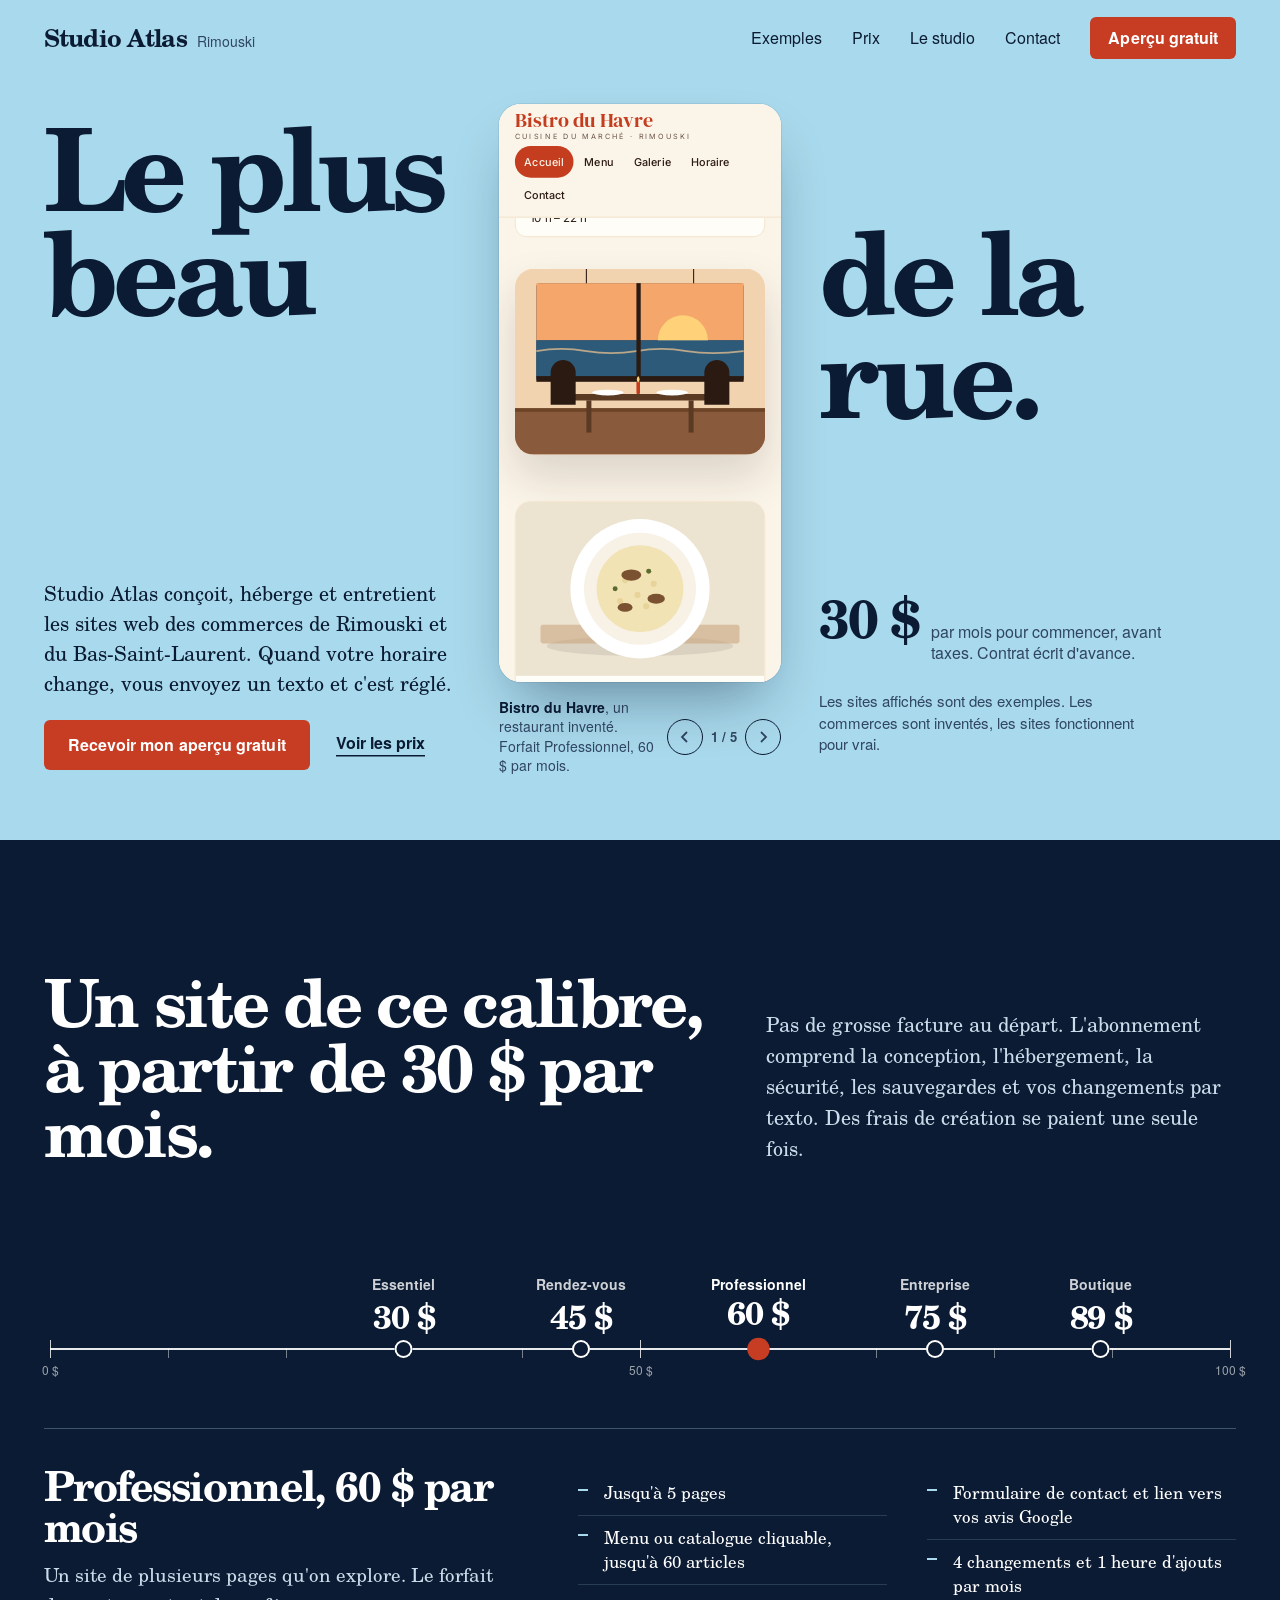
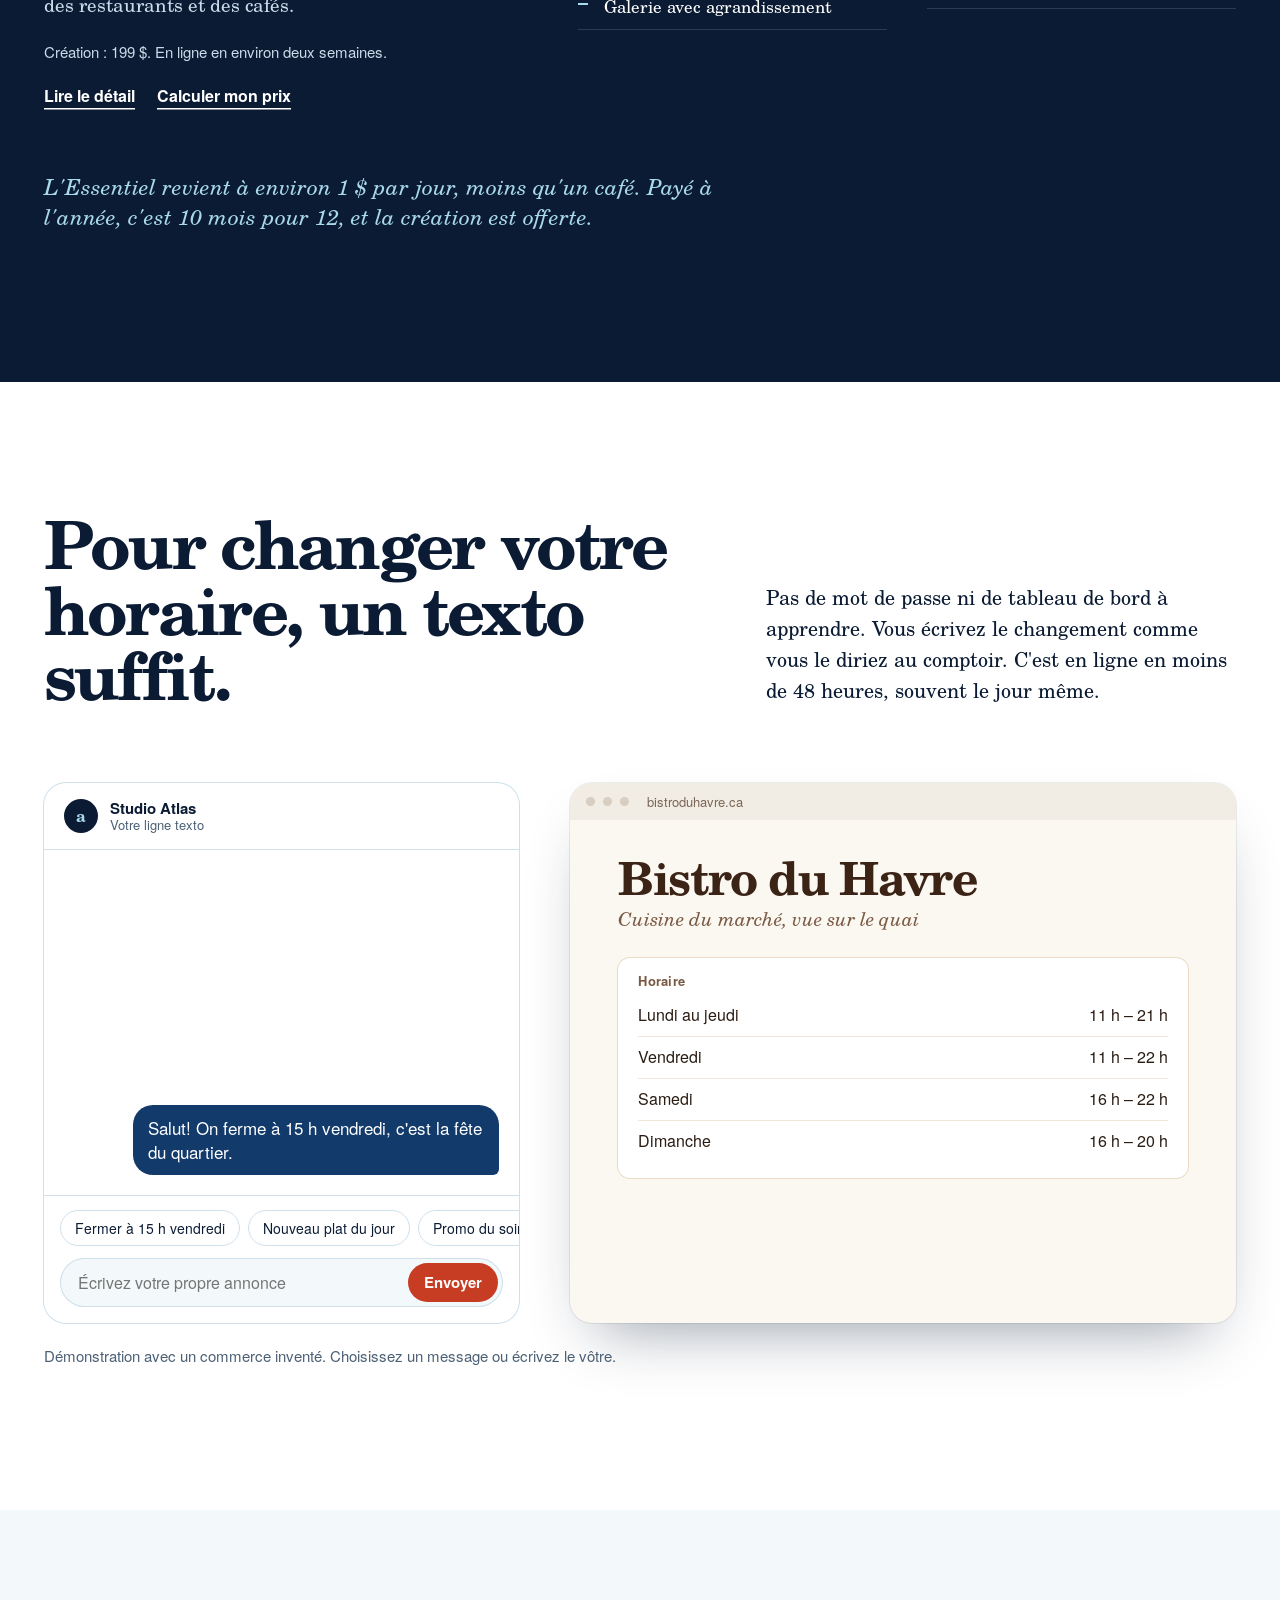
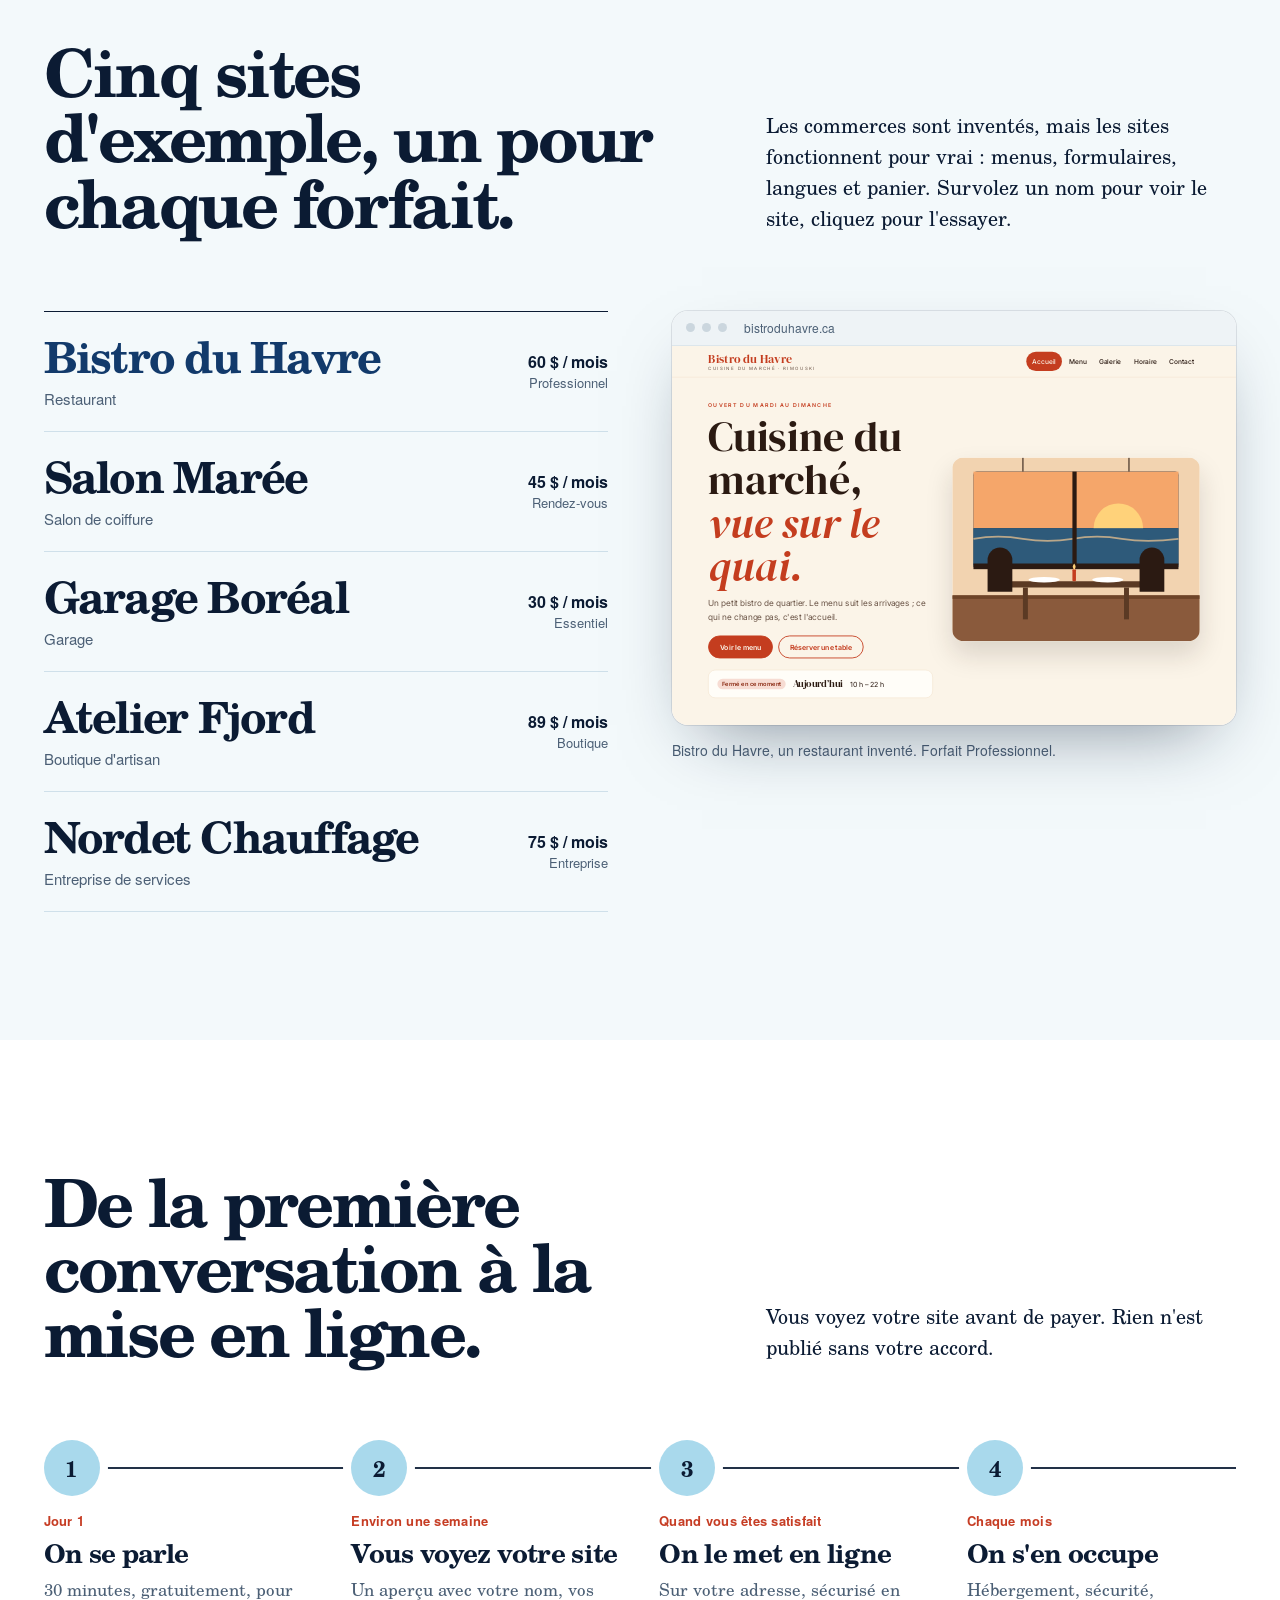
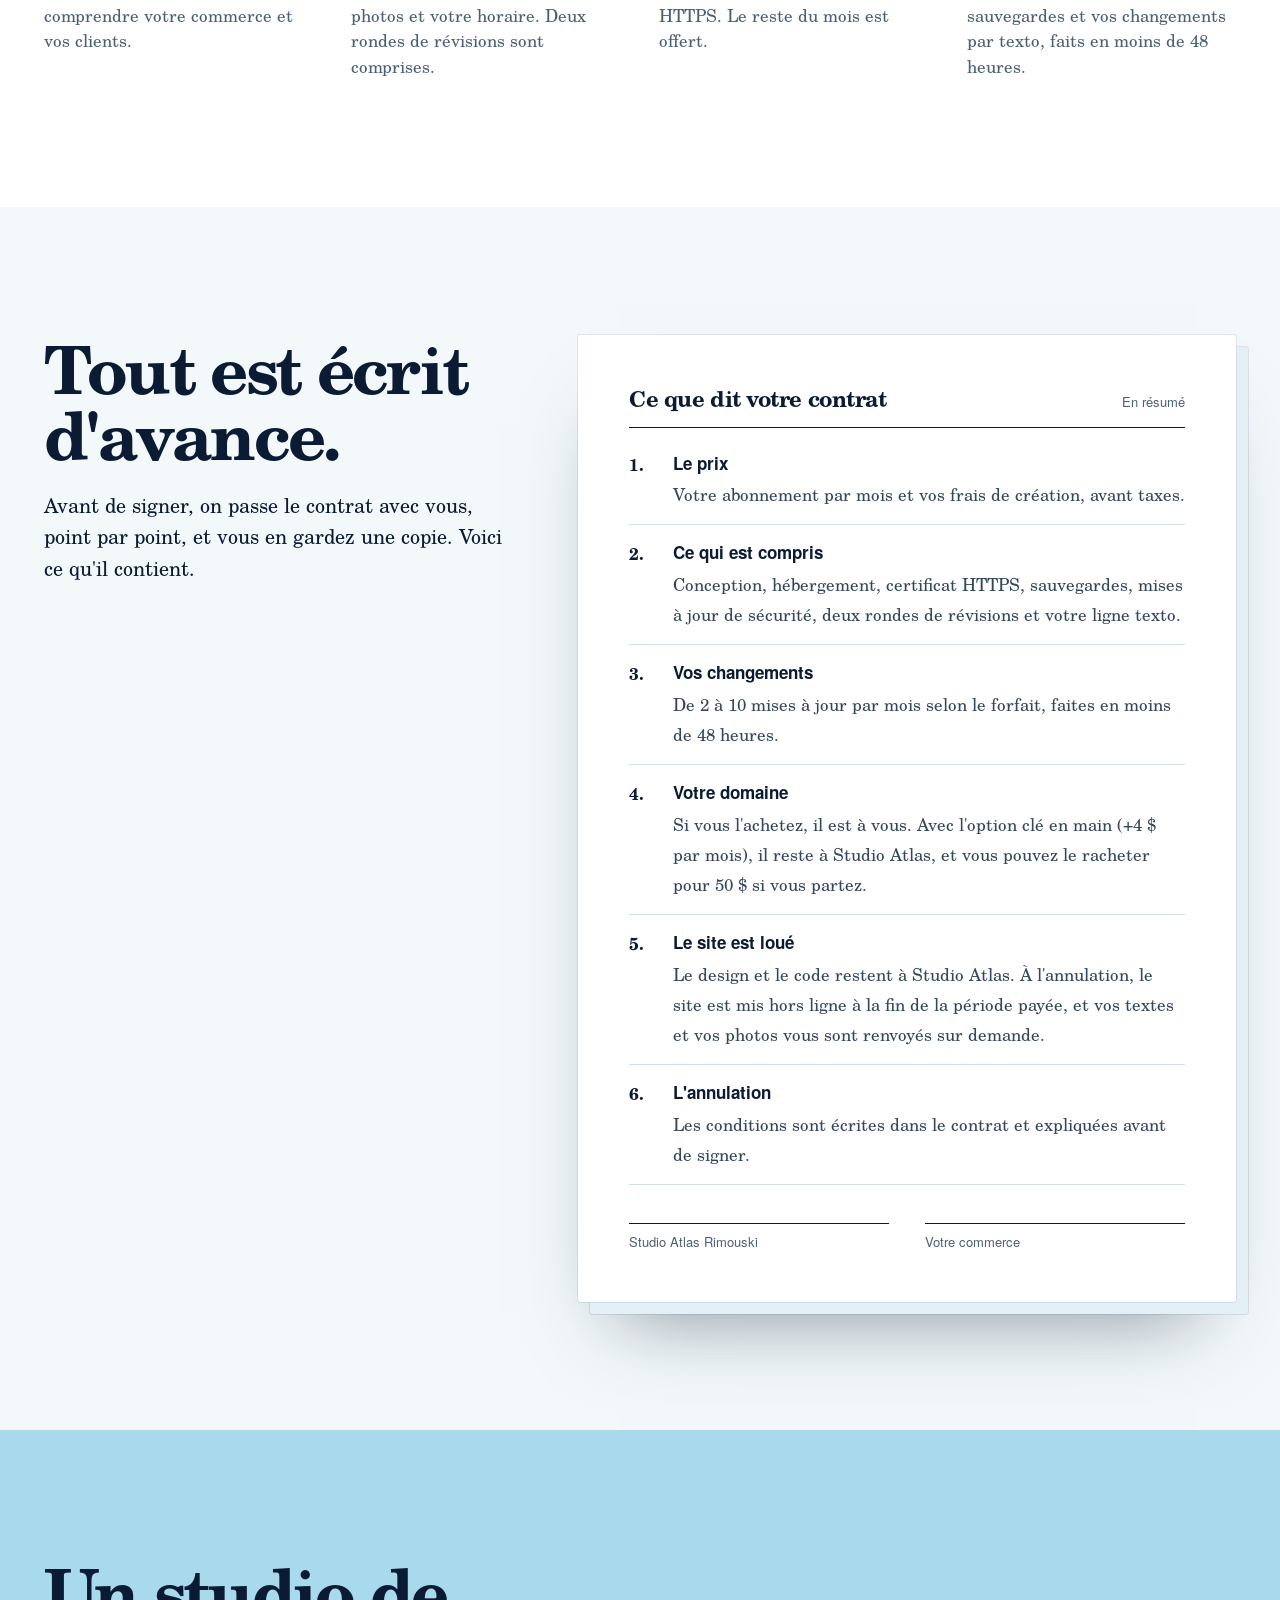
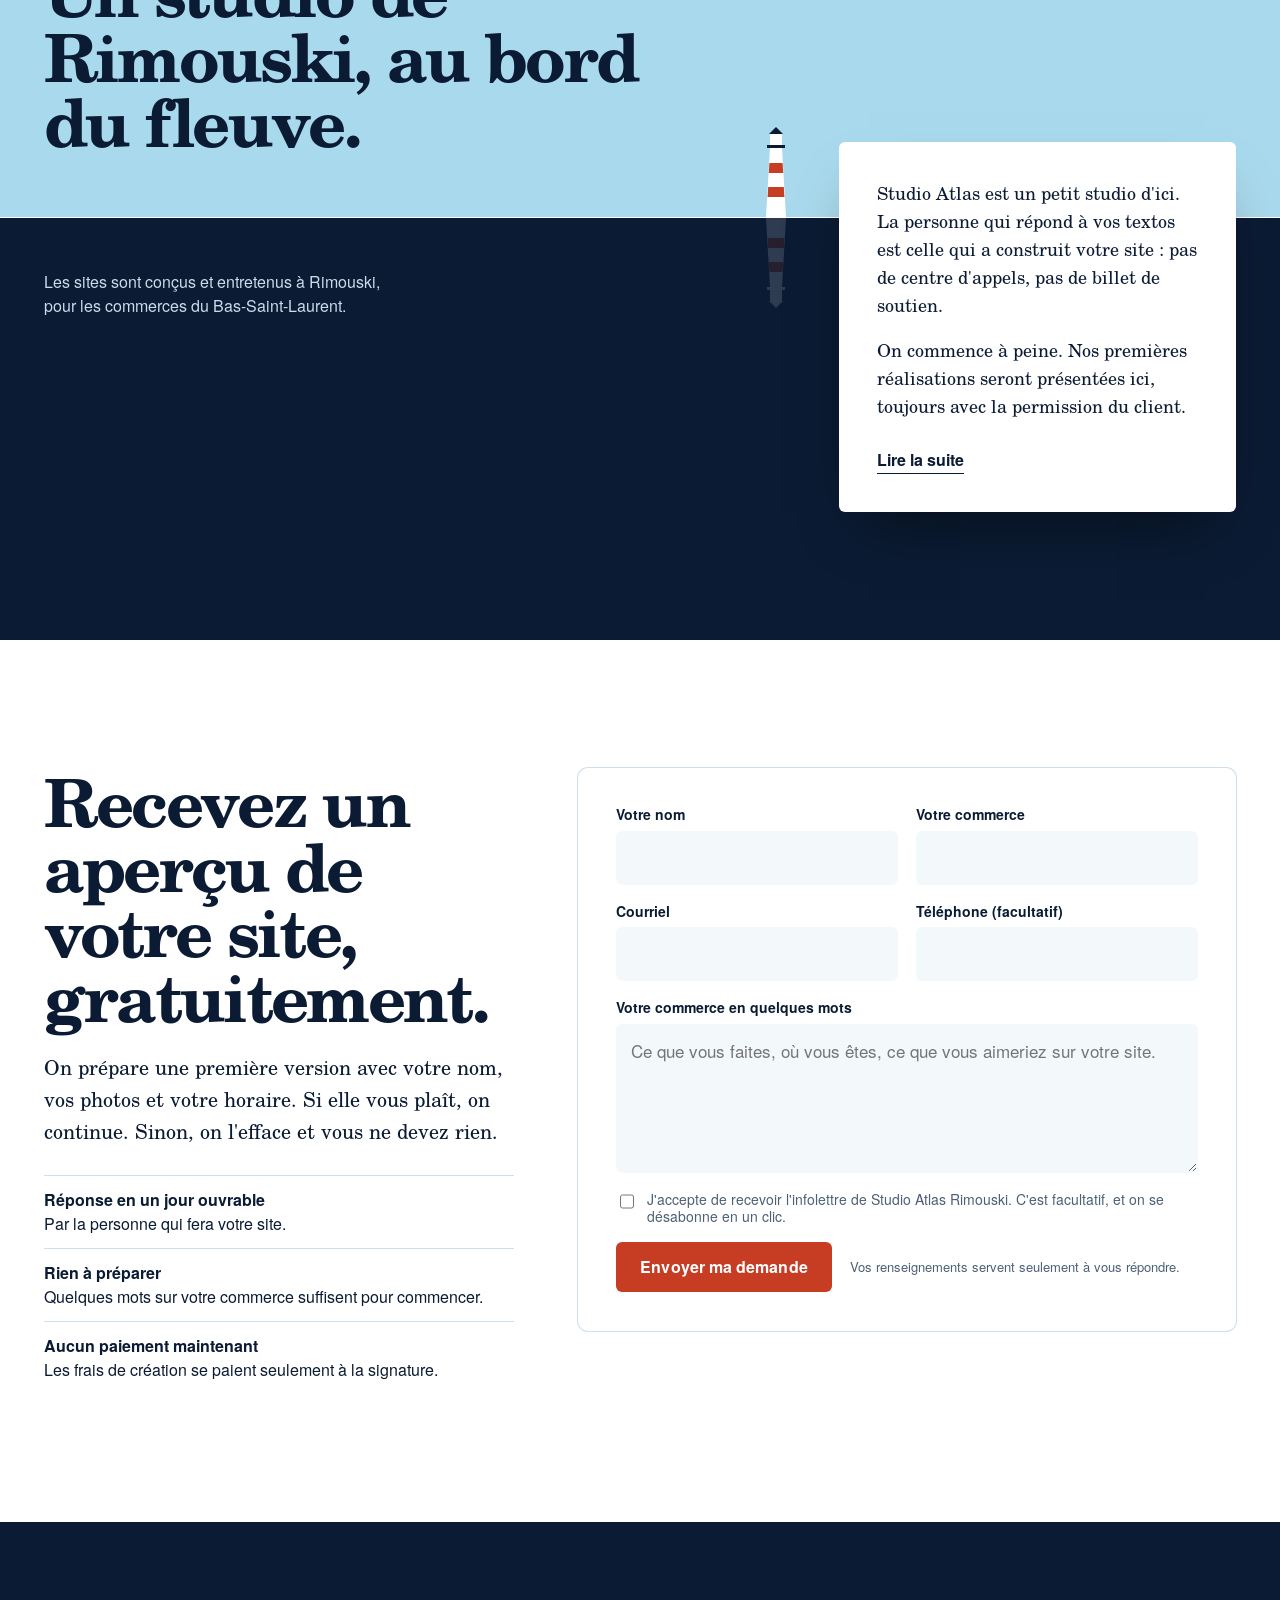
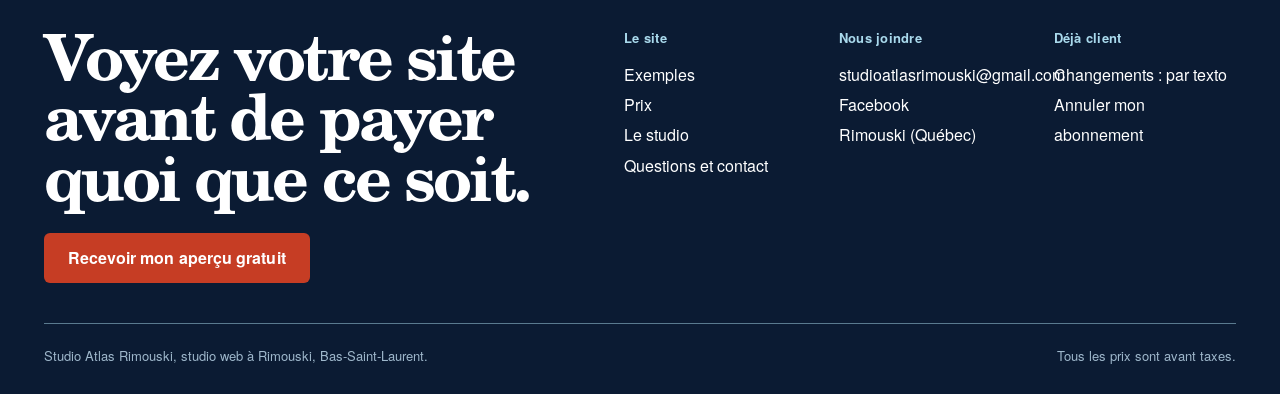
==== commit c379ed36: "Refonte complète : nouvelle direction artistique - Typographie hébergée sur le site (TeX Gyre Schola" ====
--- a/index.html
+++ b/index.html
@@ -17,133 +17,214 @@
 <meta name="twitter:card" content="summary_large_image">
 <link rel="canonical" href="https://studioatlasrimouski.ca/">
 <script type="application/ld+json">{"@context": "https://schema.org", "@type": "ProfessionalService", "name": "Studio Atlas Rimouski", "url": "https://studioatlasrimouski.ca/", "image": "https://studioatlasrimouski.ca/og.png", "logo": "https://studioatlasrimouski.ca/favicon.svg", "description": "Studio web de Rimouski : sites sur mesure, adaptés au cellulaire et entretenus chaque mois, dès 30 $ par mois.", "email": "studioatlasrimouski@gmail.com", "areaServed": [{"@type": "City", "name": "Rimouski"}, {"@type": "AdministrativeArea", "name": "Bas-Saint-Laurent"}], "address": {"@type": "PostalAddress", "addressLocality": "Rimouski", "addressRegion": "QC", "addressCountry": "CA"}, "priceRange": "30 $ à 89 $ par mois", "knowsLanguage": "fr-CA"}</script>
-<link rel="icon" href="favicon.svg" type="image/svg+xml">
-<link rel="preconnect" href="https://fonts.googleapis.com"><link rel="preconnect" href="https://fonts.gstatic.com" crossorigin>
-<link href="https://fonts.googleapis.com/css2?family=Source+Sans+3:wght@400;600&amp;family=Source+Serif+4:opsz,wght@8..60,600&amp;display=swap" rel="stylesheet">
-<link rel="stylesheet" href="site.css">
-<link rel="stylesheet" href="interactif.css">
+<meta name="theme-color" content="#A9D9EC">
+<link rel="icon" href="/favicon.svg" type="image/svg+xml">
+<link rel="preload" href="/fonts/atlas-serif-bold.woff" as="font" type="font/woff" crossorigin>
+<link rel="preload" href="/fonts/atlas-serif-regular.woff" as="font" type="font/woff" crossorigin>
+<link rel="preload" href="/fonts/atlas-sans-regular.woff" as="font" type="font/woff" crossorigin>
+<link rel="stylesheet" href="/atlas.css">
+<script>document.documentElement.classList.add('js');setTimeout(function(){document.documentElement.classList.add('loaded')},1800)</script>
 </head>
 <body>
 <a class="skip" href="#contenu">Aller au contenu</a>
-<header class="top"><div class="w">
- <a class="mark" href="index.html"><b>Studio Atlas</b><span>Rimouski</span></a>
- <nav class="nav" aria-label="Menu principal"><a href="forfaits.html">Prix</a><a href="exemples/index.html">Exemples</a><a href="a-propos.html">À propos</a><a href="contact.html">Questions et contact</a></nav>
+<header class="hd"><div class="w">
+ <a class="mark" href="/" aria-label="Studio Atlas Rimouski, accueil"><b>Studio Atlas</b><span>Rimouski</span></a>
+ <nav class="nav" aria-label="Menu principal"><a href="/exemples/">Exemples</a><a href="/forfaits.html">Prix</a><a href="/a-propos.html">Le studio</a><a href="/contact.html">Contact</a><a class="btn btn-signal" href="#apercu">Aperçu gratuit</a></nav>
+ <button class="menu-btn" type="button" aria-expanded="false" aria-controls="menu"><i></i>Menu</button>
 </div></header>
+<div class="sheet" id="menu" aria-hidden="true">
+ <div class="sheet-top"><a class="mark" href="/"><b>Studio Atlas</b><span>Rimouski</span></a><button class="sheet-close" type="button">Fermer</button></div>
+ <nav aria-label="Menu"><a href="/">Accueil</a><a href="/exemples/">Exemples</a><a href="/forfaits.html">Prix</a><a href="/a-propos.html">Le studio</a><a href="/contact.html">Contact</a></nav>
+ <a class="btn btn-signal" href="#apercu">Recevoir mon aperçu gratuit</a>
+ <p class="sheet-foot">studioatlasrimouski@gmail.com<br>Rimouski, Bas-Saint-Laurent</p>
+</div>
 <main id="contenu">
-<section class="sec first"><div class="w hero">
- <div>
-  <h1>Des sites web pour les commerces de Rimouski.</h1>
-  <p class="lead">On conçoit votre site, on l'héberge et on le tient à jour. Quand votre horaire ou votre menu change, vous envoyez un texto et c'est fait en moins de 48 heures.</p>
-  <p class="muted">À partir de 30 $ par mois, avant taxes. Le prix et les conditions sont écrits dans un contrat qu'on vous explique avant de signer.</p>
-  <div class="acts"><a class="b" href="contact.html#contact">Demander un aperçu gratuit</a><a href="forfaits.html">Voir les prix</a></div>
- </div>
- <figure class="peek" style="margin:0;max-width:330px">
-  <div class="frame" data-w="390"><iframe src="exemples/professionnel.html" title="Site d'exemple du Bistro du Havre" loading="eager" tabindex="-1" aria-hidden="true" scrolling="no"></iframe></div>
-  <figcaption>Un de nos sites d'exemple : le Bistro du Havre, un resto fictif. <a href="exemples/professionnel.html">L'ouvrir</a></figcaption>
- </figure>
-</div></section>
-
-<section class="sec"><div class="w">
- <h2>Les changements se font par texto</h2>
- <p>Pas de mot de passe ni de tableau de bord à apprendre. Vous écrivez le changement comme vous le diriez à quelqu'un au comptoir, et on s'en occupe. Essayez-le ci-dessous avec un resto fictif.</p>
- <div class="ls">
-  <div class="ls-try" id="ls-try">
-   <p>Choisissez un changement :</p>
-   <div class="ls-chips">
-    <button type="button" data-k="ferme" aria-pressed="false">Fermer à 15 h vendredi</button>
-    <button type="button" data-k="plat" aria-pressed="false">Nouveau plat du jour</button>
-    <button type="button" data-k="promo" aria-pressed="false">Promo du soir</button>
-    <button type="button" data-k="lundi" aria-pressed="false">Fermé lundi</button>
-   </div>
-   <form class="ls-form"><input type="text" maxlength="70" placeholder="Ou écrivez votre propre annonce" aria-label="Écrivez une annonce pour le site d'exemple"><button type="submit">Envoyer</button></form>
-   <div class="ls-chat" aria-live="polite"></div>
-  </div>
-  <div class="ls-site" id="ls-stage">
-   <div class="ls-bar">bistroduhavre.ca</div>
-   <div class="ls-page">
-    <div class="ls-banner"></div>
-    <p class="ls-name">Bistro du Havre</p>
-    <p class="ls-sub">Cuisine du marché, vue sur le quai</p>
-    <div class="ls-special"></div>
-    <div class="ls-hours"><p class="ls-h">Horaire</p>
-     <div><span>Lundi au jeudi</span><span>11 h – 21 h</span></div>
-     <div class="ls-fri"><span>Vendredi</span><span class="ls-swap"><span class="old">11 h – 22 h</span><b class="new">11 h – 15 h</b></span></div>
-     <div><span>Samedi</span><span>16 h – 22 h</span></div>
-     <div><span>Dimanche</span><span>16 h – 20 h</span></div>
+<section class="hero" aria-labelledby="h-hero">
+ <h1 class="sr" id="h-hero">Le plus beau site de la rue, pour les commerces de Rimouski</h1>
+ <div class="w hero-grid">
+  <p class="t ta" aria-hidden="true"><span>Le plus</span> <span>beau</span></p>
+  <div class="card">
+   <div class="screen" id="hero-card" data-sites="[{&quot;n&quot;: &quot;Bistro du Havre&quot;, &quot;k&quot;: &quot;un restaurant inventé&quot;, &quot;f&quot;: &quot;Professionnel&quot;, &quot;p&quot;: &quot;60 $&quot;, &quot;u&quot;: &quot;/exemples/professionnel.html&quot;}, {&quot;n&quot;: &quot;Salon Marée&quot;, &quot;k&quot;: &quot;un salon de coiffure inventé&quot;, &quot;f&quot;: &quot;Rendez-vous&quot;, &quot;p&quot;: &quot;45 $&quot;, &quot;u&quot;: &quot;/exemples/rendez-vous.html&quot;}, {&quot;n&quot;: &quot;Garage Boréal&quot;, &quot;k&quot;: &quot;un garage inventé&quot;, &quot;f&quot;: &quot;Essentiel&quot;, &quot;p&quot;: &quot;30 $&quot;, &quot;u&quot;: &quot;/exemples/essentiel.html&quot;}, {&quot;n&quot;: &quot;Atelier Fjord&quot;, &quot;k&quot;: &quot;une boutique inventée&quot;, &quot;f&quot;: &quot;Boutique&quot;, &quot;p&quot;: &quot;89 $&quot;, &quot;u&quot;: &quot;/exemples/boutique.html&quot;}, {&quot;n&quot;: &quot;Nordet Chauffage&quot;, &quot;k&quot;: &quot;une entreprise de services inventée&quot;, &quot;f&quot;: &quot;Entreprise&quot;, &quot;p&quot;: &quot;75 $&quot;, &quot;u&quot;: &quot;/exemples/entreprise.html&quot;}]">
+    <div class="frame" data-w="390"><iframe data-src="/exemples/professionnel.html" title="Site d'exemple : Bistro du Havre" tabindex="-1" aria-hidden="true" scrolling="no"></iframe><iframe data-src="/exemples/rendez-vous.html" title="Site d'exemple : Salon Marée" tabindex="-1" aria-hidden="true" scrolling="no"></iframe><iframe data-src="/exemples/essentiel.html" title="Site d'exemple : Garage Boréal" tabindex="-1" aria-hidden="true" scrolling="no"></iframe><iframe data-src="/exemples/boutique.html" title="Site d'exemple : Atelier Fjord" tabindex="-1" aria-hidden="true" scrolling="no"></iframe><iframe data-src="/exemples/entreprise.html" title="Site d'exemple : Nordet Chauffage" tabindex="-1" aria-hidden="true" scrolling="no"></iframe></div>
+    <a class="cover" href="/exemples/professionnel.html"></a>
+   </div>
+   <div class="cap"><span id="hero-cap"><b>Bistro du Havre</b>, un restaurant inventé.</span>
+    <span class="cap-ctrl"><button type="button" id="hero-prev" aria-label="Exemple précédent"><svg viewBox="0 0 14 14"><path d="M9 2 4 7l5 5" fill="none" stroke="currentColor" stroke-width="1.8"/></svg></button><span id="hero-count">1 / 5</span><button type="button" id="hero-next" aria-label="Exemple suivant"><svg viewBox="0 0 14 14"><path d="m5 2 5 5-5 5" fill="none" stroke="currentColor" stroke-width="1.8"/></svg></button></span>
+   </div>
+  </div>
+  <p class="t tb" aria-hidden="true"><span>de la</span> <span>rue.</span></p>
+  <div class="lead">
+   <p>Studio Atlas conçoit, héberge et entretient les sites web des commerces de Rimouski et du Bas-Saint-Laurent. Quand votre horaire change, vous envoyez un texto et c'est réglé.</p>
+   <div class="acts"><a class="btn btn-signal" href="#apercu">Recevoir mon aperçu gratuit</a><a class="link" href="/forfaits.html">Voir les prix</a></div>
+  </div>
+  <div class="side">
+   <p class="price-tag"><b>30 $</b><span>par mois pour commencer, avant taxes. Contrat écrit d'avance.</span></p>
+   <p class="ticker">Les sites affichés sont des exemples. Les commerces sont inventés, les sites fonctionnent pour vrai.</p>
+  </div>
+ </div>
+</section>
+
+<section class="sec sec-ink" aria-labelledby="h-prix">
+ <div class="w">
+  <div class="intro" data-reveal><h2 class="h2" id="h-prix">Un site de ce calibre, à partir de 30 $ par mois.</h2>
+  <p>Pas de grosse facture au départ. L'abonnement comprend la conception, l'hébergement, la sécurité, les sauvegardes et vos changements par texto. Des frais de création se paient une seule fois.</p></div>
+  <div class="gauge" id="gauge" data-start="2">
+ <div class="g-axis"><span class="g-tick big" style="left:0%"><em>0 $</em></span><span class="g-tick" style="left:10%"></span><span class="g-tick" style="left:20%"></span><span class="g-tick" style="left:30%"></span><span class="g-tick" style="left:40%"></span><span class="g-tick big" style="left:50%"><em>50 $</em></span><span class="g-tick" style="left:60%"></span><span class="g-tick" style="left:70%"></span><span class="g-tick" style="left:80%"></span><span class="g-tick" style="left:90%"></span><span class="g-tick big" style="left:100%"><em>100 $</em></span><ul class="g-list"><li class="g-item" data-plan="Essentiel">
+   <button class="g-head" type="button" style="left:30%" aria-expanded="false"><span class="nm">Essentiel</span><span class="pr">30 $</span><span class="dot" aria-hidden="true"></span><span class="sr"> par mois</span></button>
+   <div class="g-body"><div class="gb-l"><h3>Essentiel, 30 $ par mois</h3><p class="who">Une belle page qui dit l'essentiel. Pour le garage, l'atelier, le dépanneur ou l'entrepreneur.</p><p class="g-meta">Création : 99 $, ou 0 $ si vous acceptez l'aperçu qu'on vous a préparé. En ligne en environ une semaine.</p><p class="g-links"><a class="link" href="/forfaits.html#detail-essentiel">Lire le détail</a><a class="link" href="/forfaits.html#calc">Calculer mon prix</a></p></div><div class="gb-r"><ul><li>Une page qui défile, jusqu'à 6 sections</li><li>Jusqu'à 15 photos</li><li>Horaire, carte, boutons Appeler et Itinéraire</li><li>2 changements par mois, par texto</li></ul></div></div>
+  </li><li class="g-item" data-plan="Rendez-vous">
+   <button class="g-head" type="button" style="left:45%" aria-expanded="false"><span class="nm">Rendez-vous</span><span class="pr">45 $</span><span class="dot" aria-hidden="true"></span><span class="sr"> par mois</span></button>
+   <div class="g-body"><div class="gb-l"><h3>Rendez-vous, 45 $ par mois</h3><p class="who">Vos clients demandent un rendez-vous en ligne, vous les rappelez. Pour le salon, la clinique ou l'esthéticienne.</p><p class="g-meta">Création : 149 $. En ligne en environ une semaine.</p><p class="g-links"><a class="link" href="/forfaits.html#detail-rendez-vous">Lire le détail</a><a class="link" href="/forfaits.html#calc">Calculer mon prix</a></p></div><div class="gb-r"><ul><li>Tout ce que comprend l'Essentiel</li><li>Jusqu'à 2 formulaires : rendez-vous, candidature ou soumission</li><li>Vos services et vos prix</li><li>Chaque demande par courriel et dans un tableau en ligne</li><li>3 changements par mois</li></ul></div></div>
+  </li><li class="g-item" data-plan="Professionnel">
+   <button class="g-head" type="button" style="left:60%" aria-expanded="false"><span class="nm">Professionnel</span><span class="pr">60 $</span><span class="dot" aria-hidden="true"></span><span class="sr"> par mois</span></button>
+   <div class="g-body"><div class="gb-l"><h3>Professionnel, 60 $ par mois</h3><p class="who">Un site de plusieurs pages qu'on explore. Le forfait des restaurants et des cafés.</p><p class="g-meta">Création : 199 $. En ligne en environ deux semaines.</p><p class="g-links"><a class="link" href="/forfaits.html#detail-professionnel">Lire le détail</a><a class="link" href="/forfaits.html#calc">Calculer mon prix</a></p></div><div class="gb-r"><ul><li>Jusqu'à 5 pages</li><li>Menu ou catalogue cliquable, jusqu'à 60 articles</li><li>Galerie avec agrandissement</li><li>Formulaire de contact et lien vers vos avis Google</li><li>4 changements et 1 heure d'ajouts par mois</li></ul></div></div>
+  </li><li class="g-item" data-plan="Entreprise">
+   <button class="g-head" type="button" style="left:75%" aria-expanded="false"><span class="nm">Entreprise</span><span class="pr">75 $</span><span class="dot" aria-hidden="true"></span><span class="sr"> par mois</span></button>
+   <div class="g-body"><div class="gb-l"><h3>Entreprise, 75 $ par mois</h3><p class="who">Plus de pages, en français et en anglais, avec vos nouvelles et vos promotions.</p><p class="g-meta">Création : 249 $. En ligne en environ trois semaines.</p><p class="g-links"><a class="link" href="/forfaits.html#detail-entreprise">Lire le détail</a><a class="link" href="/forfaits.html#calc">Calculer mon prix</a></p></div><div class="gb-r"><ul><li>Tout ce que comprend le Professionnel</li><li>Jusqu'à 10 pages et 150 articles</li><li>La version anglaise complète</li><li>Nouvelles, événements et promotions</li><li>10 changements et 2 heures d'ajouts par mois</li></ul></div></div>
+  </li><li class="g-item" data-plan="Boutique">
+   <button class="g-head" type="button" style="left:89%" aria-expanded="false"><span class="nm">Boutique</span><span class="pr">89 $</span><span class="dot" aria-hidden="true"></span><span class="sr"> par mois</span></button>
+   <div class="g-body"><div class="gb-l"><h3>Boutique, 89 $ par mois</h3><p class="who">Vendez en ligne : panier, paiement sécurisé et confirmation de commande.</p><p class="g-meta">Création : 349 $. Délai selon le nombre de produits.</p><p class="g-links"><a class="link" href="/forfaits.html#detail-boutique">Lire le détail</a><a class="link" href="/forfaits.html#calc">Calculer mon prix</a></p></div><div class="gb-r"><ul><li>Tout ce que comprend l'Entreprise</li><li>Jusqu'à 25 produits avec tailles et couleurs</li><li>Panier et paiement sécurisé</li><li>Pages Livraison et Retours</li><li>10 changements et 2 heures d'ajouts par mois</li></ul></div></div>
+  </li></ul></div>
+ <div class="g-panel" aria-live="polite"></div>
+</div>
+  <p class="coffee" data-reveal>L'Essentiel revient à environ 1 $ par jour, moins qu'un café. Payé à l'année, c'est 10 mois pour 12, et la création est offerte.</p>
+ </div>
+</section>
+
+<section class="sec" aria-labelledby="h-texto">
+ <div class="w">
+  <div class="intro" data-reveal><h2 class="h2" id="h-texto">Pour changer votre horaire, un texto suffit.</h2>
+  <p>Pas de mot de passe ni de tableau de bord à apprendre. Vous écrivez le changement comme vous le diriez au comptoir. C'est en ligne en moins de 48 heures, souvent le jour même.</p></div>
+  <div class="tx" data-reveal>
+   <div class="tx-chat">
+    <div class="tx-top"><i aria-hidden="true">a</i><div>Studio Atlas<small>Votre ligne texto</small></div></div>
+    <div class="ls-chat" aria-live="polite"></div>
+    <div class="ls-try" id="ls-try">
+     <div class="ls-chips" aria-label="Exemples de messages">
+      <button type="button" data-k="ferme" aria-pressed="false">Fermer à 15 h vendredi</button>
+      <button type="button" data-k="plat" aria-pressed="false">Nouveau plat du jour</button>
+      <button type="button" data-k="promo" aria-pressed="false">Promo du soir</button>
+      <button type="button" data-k="lundi" aria-pressed="false">Fermé lundi</button>
+     </div>
+     <form class="ls-form"><input type="text" maxlength="70" placeholder="Écrivez votre propre annonce" aria-label="Écrivez une annonce pour le site d'exemple"><button type="submit">Envoyer</button></form>
     </div>
-    <div class="ls-saved">Mis à jour</div>
-   </div>
-  </div>
- </div>
- <p class="small muted" style="margin-top:12px">Dans la vraie vie, le changement est fait en moins de 48 heures, souvent le jour même.</p>
-</div></section>
-
-<section class="sec"><div class="w">
- <h2>Les prix</h2>
- <p>Un abonnement par mois qui comprend l'hébergement, la sécurité, les sauvegardes et vos changements par texto. Des frais de création se paient une fois au départ.</p>
- <div class="tbl"><table>
-  <thead><tr><th>Forfait</th><th>Pour qui</th><th class="n">Par mois</th><th class="n">Création</th></tr></thead>
-  <tbody>
-   <tr><td><a href="forfaits.html#detail-essentiel">Essentiel</a></td><td>Une belle page : horaire, photos, bouton pour appeler</td><td class="n">30 $</td><td class="n">99 $</td></tr>
-   <tr><td><a href="forfaits.html#detail-rendez-vous">Rendez-vous</a></td><td>Vos clients demandent un rendez-vous en ligne</td><td class="n">45 $</td><td class="n">149 $</td></tr>
-   <tr><td><a href="forfaits.html#detail-professionnel">Professionnel</a></td><td>Restos et cafés : menu cliquable, galerie, jusqu'à 5 pages</td><td class="n">60 $</td><td class="n">199 $</td></tr>
-   <tr><td><a href="forfaits.html#detail-entreprise">Entreprise</a></td><td>Jusqu'à 10 pages, en français et en anglais</td><td class="n">75 $</td><td class="n">249 $</td></tr>
-   <tr><td><a href="forfaits.html#detail-boutique">Boutique</a></td><td>Vente en ligne, jusqu'à 25 produits</td><td class="n">89 $</td><td class="n">349 $</td></tr>
-  </tbody>
- </table></div>
- <p>L'Essentiel revient à 1 $ par jour, moins qu'un café. Payé à l'année, c'est 10 mois pour 12 et la création est offerte.</p>
- <p><a href="forfaits.html#calc">Calculer votre prix</a> ou <a href="forfaits.html">lire le détail de chaque forfait</a>.</p>
-</div></section>
-
-<section class="sec"><div class="w">
- <h2>Des exemples selon votre commerce</h2>
- <p>Ces sites sont des exemples, avec des commerces inventés. Ils fonctionnent pour vrai : vous pouvez cliquer partout.</p>
- <div id="pick">
-  <div class="pick-chips" role="tablist" aria-label="Votre type de commerce">
-   <button type="button" role="tab" data-ex="resto" aria-selected="true">Resto ou café</button>
-   <button type="button" role="tab" data-ex="salon" aria-selected="false">Salon ou clinique</button>
-   <button type="button" role="tab" data-ex="garage" aria-selected="false">Garage ou atelier</button>
-   <button type="button" role="tab" data-ex="boutique" aria-selected="false">Boutique</button>
-   <button type="button" role="tab" data-ex="services" aria-selected="false">Entrepreneur</button>
-  </div>
-  <div class="pick-body" role="tabpanel">
-   <div class="peek pick-phone"><div class="frame" data-w="390"><iframe id="pick-frame" src="exemples/professionnel.html" title="Aperçu du site d'exemple" loading="lazy" tabindex="-1" aria-hidden="true" scrolling="no"></iframe></div></div>
-   <div class="pick-info" aria-live="polite">
-    <p class="pick-tag">Professionnel : 60 $ par mois</p>
-    <h3>Bistro du Havre</h3>
-    <p class="pick-desc">Un site qu'on explore, pensé pour donner faim avant même d'arriver.</p>
-    <ul><li>Menu cliquable avec photos</li><li>Galerie et horaire toujours à jour</li><li>Jusqu'à 5 pages</li></ul>
-    <p class="muted pick-dayv">Environ 2 $ par jour.</p>
-    <div class="acts"><a class="b alt pick-go" href="exemples/professionnel.html">Ouvrir l'exemple</a><a href="exemples/index.html">Voir les 5 exemples</a></div>
-   </div>
-  </div>
- </div>
-</div></section>
-
-<section class="sec"><div class="w two">
- <div>
-  <h2>Comment ça se passe</h2>
-  <ol>
-   <li><b>On se parle</b> 30 minutes, gratuitement, pour comprendre votre commerce.</li>
-   <li><b>Vous voyez votre site</b> avant de payer, avec votre nom et vos photos. Deux rondes de révisions sont comprises.</li>
-   <li><b>On le met en ligne</b> quand vous êtes satisfait, jamais avant.</li>
-   <li><b>On s'en occupe</b> chaque mois : sécurité, sauvegardes et vos changements par texto.</li>
+   </div>
+   <div class="tx-site" id="ls-stage">
+    <div class="tx-bar" aria-hidden="true"><i></i><i></i><i></i><span>bistroduhavre.ca</span></div>
+    <div class="ls-page">
+     <div class="ls-banner"></div>
+     <p class="ls-name">Bistro du Havre</p>
+     <p class="ls-sub">Cuisine du marché, vue sur le quai</p>
+     <div class="ls-special"></div>
+     <div class="ls-hours"><p class="ls-h">Horaire</p>
+      <div><span>Lundi au jeudi</span><span>11 h – 21 h</span></div>
+      <div class="ls-fri"><span>Vendredi</span><span class="ls-swap"><span class="old">11 h – 22 h</span><b class="new">11 h – 15 h</b></span></div>
+      <div><span>Samedi</span><span>16 h – 22 h</span></div>
+      <div><span>Dimanche</span><span>16 h – 20 h</span></div>
+     </div>
+     <div class="ls-saved">Mis à jour</div>
+    </div>
+   </div>
+  </div>
+  <p class="tx-note">Démonstration avec un commerce inventé. Choisissez un message ou écrivez le vôtre.</p>
+ </div>
+</section>
+
+<section class="sec sec-mist" aria-labelledby="h-ex">
+ <div class="w">
+  <div class="intro" data-reveal><h2 class="h2" id="h-ex">Cinq sites d'exemple, un pour chaque forfait.</h2>
+  <p>Les commerces sont inventés, mais les sites fonctionnent pour vrai : menus, formulaires, langues et panier. Survolez un nom pour voir le site, cliquez pour l'essayer.</p></div>
+  <div class="ix" id="ix">
+ <ul class="ix-list"><li data-cap="Bistro du Havre, un restaurant inventé. Forfait Professionnel." data-url="bistroduhavre.ca"><a class="ix-row" href="/exemples/professionnel.html"><span><span class="n">Bistro du Havre</span><span class="k">Restaurant</span></span><span class="p">60 $ / mois<small>Professionnel</small></span></a></li><li data-cap="Salon Marée, un salon de coiffure inventé. Forfait Rendez-vous." data-url="salonmaree.ca"><a class="ix-row" href="/exemples/rendez-vous.html"><span><span class="n">Salon Marée</span><span class="k">Salon de coiffure</span></span><span class="p">45 $ / mois<small>Rendez-vous</small></span></a></li><li data-cap="Garage Boréal, un garage inventé. Forfait Essentiel." data-url="garageboreal.ca"><a class="ix-row" href="/exemples/essentiel.html"><span><span class="n">Garage Boréal</span><span class="k">Garage</span></span><span class="p">30 $ / mois<small>Essentiel</small></span></a></li><li data-cap="Atelier Fjord, une boutique inventée. Forfait Boutique." data-url="atelierfjord.ca"><a class="ix-row" href="/exemples/boutique.html"><span><span class="n">Atelier Fjord</span><span class="k">Boutique d'artisan</span></span><span class="p">89 $ / mois<small>Boutique</small></span></a></li><li data-cap="Nordet Chauffage, une entreprise de services inventée. Forfait Entreprise." data-url="nordetchauffage.ca"><a class="ix-row" href="/exemples/entreprise.html"><span><span class="n">Nordet Chauffage</span><span class="k">Entreprise de services</span></span><span class="p">75 $ / mois<small>Entreprise</small></span></a></li></ul>
+ <div class="ix-view" aria-hidden="true">
+  <div class="screen"><div class="bar"><i></i><i></i><i></i><span class="ix-url">bistroduhavre.ca</span></div><div class="frame" data-w="1280"><iframe data-src="/exemples/professionnel.html" title="Aperçu : Bistro du Havre" tabindex="-1" aria-hidden="true" scrolling="no" class=on></iframe><iframe data-src="/exemples/rendez-vous.html" title="Aperçu : Salon Marée" tabindex="-1" aria-hidden="true" scrolling="no"></iframe><iframe data-src="/exemples/essentiel.html" title="Aperçu : Garage Boréal" tabindex="-1" aria-hidden="true" scrolling="no"></iframe><iframe data-src="/exemples/boutique.html" title="Aperçu : Atelier Fjord" tabindex="-1" aria-hidden="true" scrolling="no"></iframe><iframe data-src="/exemples/entreprise.html" title="Aperçu : Nordet Chauffage" tabindex="-1" aria-hidden="true" scrolling="no"></iframe></div></div>
+  <p class="cap ix-cap"></p>
+ </div>
+</div>
+ </div>
+</section>
+
+<section class="sec" aria-labelledby="h-etapes">
+ <div class="w">
+  <div class="intro" data-reveal><h2 class="h2" id="h-etapes">De la première conversation à la mise en ligne.</h2>
+  <p>Vous voyez votre site avant de payer. Rien n'est publié sans votre accord.</p></div>
+  <ol class="steps" data-reveal>
+   <li><span class="when">Jour 1</span><h3>On se parle</h3><p>30 minutes, gratuitement, pour comprendre votre commerce et vos clients.</p></li>
+   <li><span class="when">Environ une semaine</span><h3>Vous voyez votre site</h3><p>Un aperçu avec votre nom, vos photos et votre horaire. Deux rondes de révisions sont comprises.</p></li>
+   <li><span class="when">Quand vous êtes satisfait</span><h3>On le met en ligne</h3><p>Sur votre adresse, sécurisé en HTTPS. Le reste du mois est offert.</p></li>
+   <li><span class="when">Chaque mois</span><h3>On s'en occupe</h3><p>Hébergement, sécurité, sauvegardes et vos changements par texto, faits en moins de 48 heures.</p></li>
   </ol>
  </div>
- <div>
-  <h2>L'aperçu gratuit</h2>
-  <p>On prépare une première version de votre site avec votre nom, vos photos et votre horaire. S'il vous plaît, il peut être en ligne la même semaine. Sinon, on l'efface et vous ne devez rien.</p>
-  <a class="b" href="contact.html#contact">Demander mon aperçu</a>
- </div>
-</div></section>
+</section>
+
+<section class="sec sec-mist" aria-labelledby="h-contrat">
+ <div class="w ct">
+  <div data-reveal><h2 class="h2" id="h-contrat">Tout est écrit d'avance.</h2>
+  <p style="font-size:20px;margin-top:24px;max-width:26em">Avant de signer, on passe le contrat avec vous, point par point, et vous en gardez une copie. Voici ce qu'il contient.</p></div>
+  <div class="doc" data-reveal>
+   <div class="doc-h"><b>Ce que dit votre contrat</b><span>En résumé</span></div>
+   <ol>
+    <li><div><b>Le prix</b><span>Votre abonnement par mois et vos frais de création, avant taxes.</span></div></li>
+    <li><div><b>Ce qui est compris</b><span>Conception, hébergement, certificat HTTPS, sauvegardes, mises à jour de sécurité, deux rondes de révisions et votre ligne texto.</span></div></li>
+    <li><div><b>Vos changements</b><span>De 2 à 10 mises à jour par mois selon le forfait, faites en moins de 48 heures.</span></div></li>
+    <li><div><b>Votre domaine</b><span>Si vous l'achetez, il est à vous. Avec l'option clé en main (+4 $ par mois), il reste à Studio Atlas, et vous pouvez le racheter pour 50 $ si vous partez.</span></div></li>
+    <li><div><b>Le site est loué</b><span>Le design et le code restent à Studio Atlas. À l'annulation, le site est mis hors ligne à la fin de la période payée, et vos textes et vos photos vous sont renvoyés sur demande.</span></div></li>
+    <li><div><b>L'annulation</b><span>Les conditions sont écrites dans le contrat et expliquées avant de signer.</span></div></li>
+   </ol>
+   <div class="sig"><div>Studio Atlas Rimouski</div><div>Votre commerce</div></div>
+  </div>
+ </div>
+</section>
+
+<section class="horizon" aria-labelledby="h-studio">
+ <div class="hz-sky"><div class="w hz-top"><h2 class="h2" id="h-studio" data-reveal>Un studio de Rimouski, au bord du fleuve.</h2><svg class="hz-mark" viewBox="0 0 34 92" aria-hidden="true"><path d="M17 2 L24 9 H10 Z" fill="currentColor"/><rect x="11" y="9" width="12" height="11" fill="#fff"/><rect x="8" y="20" width="18" height="3" fill="currentColor"/><path d="M11 23 H23 L27 92 H7 Z" fill="#fff"/><path d="M10.4 38 H23.6 L24.2 48 H9.8 Z M9.2 62 H24.8 L25.4 72 H8.6 Z" fill="#C63D24"/></svg></div></div>
+ <div class="hz-water"><div class="w hz-bot"><svg class="hz-refl" viewBox="0 0 34 92" aria-hidden="true"><path d="M17 2 L24 9 H10 Z" fill="currentColor"/><rect x="11" y="9" width="12" height="11" fill="#fff"/><rect x="8" y="20" width="18" height="3" fill="currentColor"/><path d="M11 23 H23 L27 92 H7 Z" fill="#fff"/><path d="M10.4 38 H23.6 L24.2 48 H9.8 Z M9.2 62 H24.8 L25.4 72 H8.6 Z" fill="#C63D24"/></svg>
+  <p class="hz-left">Les sites sont conçus et entretenus à Rimouski, pour les commerces du Bas-Saint-Laurent.</p>
+  <div class="hz-card" data-reveal>
+   <p>Studio Atlas est un petit studio d'ici. La personne qui répond à vos textos est celle qui a construit votre site : pas de centre d'appels, pas de billet de soutien.</p>
+   <p>On commence à peine. Nos premières réalisations seront présentées ici, toujours avec la permission du client.</p>
+   <a class="link" href="/a-propos.html">Lire la suite</a>
+  </div>
+ </div></div>
+</section>
+
+<section class="sec" id="apercu" aria-labelledby="h-apercu">
+ <div class="w ask">
+  <div data-reveal>
+   <h2 class="h2" id="h-apercu">Recevez un aperçu de votre site, gratuitement.</h2>
+   <p style="font-size:20px">On prépare une première version avec votre nom, vos photos et votre horaire. Si elle vous plaît, on continue. Sinon, on l'efface et vous ne devez rien.</p>
+   <ul class="ask-points">
+    <li><b>Réponse en un jour ouvrable</b>Par la personne qui fera votre site.</li>
+    <li><b>Rien à préparer</b>Quelques mots sur votre commerce suffisent pour commencer.</li>
+    <li><b>Aucun paiement maintenant</b>Les frais de création se paient seulement à la signature.</li>
+   </ul>
+  </div>
+  <div data-reveal><form class="form contact-form" action="/api/contact" method="post">
+ <div aria-hidden="true" style="position:absolute;left:-9999px;width:1px;height:1px;overflow:hidden"><label>Ne pas remplir<input type="text" name="site_web" tabindex="-1" autocomplete="off"></label></div>
+ <div class="row"><label>Votre nom<input type="text" name="nom" autocomplete="name" required></label><label>Votre commerce<input type="text" name="entreprise" autocomplete="organization"></label></div>
+ <div class="row"><label>Courriel<input type="email" name="courriel" autocomplete="email" required pattern="[^\s@]+@[^\s@]+\.[^\s@]+" title="Une adresse comme nom@exemple.com"></label><label>Téléphone (facultatif)<input type="tel" name="telephone" autocomplete="tel"></label></div>
+ <label>Votre commerce en quelques mots<textarea name="message" rows="5" required placeholder="Ce que vous faites, où vous êtes, ce que vous aimeriez sur votre site."></textarea></label>
+ <input type="hidden" name="duree" value="">
+ <label class="check"><input type="checkbox" name="infolettre" value="oui">J'accepte de recevoir l'infolettre de Studio Atlas Rimouski. C'est facultatif, et on se désabonne en un clic.</label>
+ <div class="send"><button class="btn btn-signal" type="submit">Envoyer ma demande</button><p class="fine">Vos renseignements servent seulement à vous répondre.</p></div>
+ <p class="status" role="status" hidden></p>
+</form></div>
+ </div>
+</section>
 
 </main>
-<footer class="foot"><div class="w">
- <div><p>Studio Atlas Rimouski, studio web à Rimouski (Québec).</p><p>studioatlasrimouski@gmail.com</p></div>
- <div><p><a href="https://www.facebook.com/profile.php?id=61593451400932">Facebook</a></p><p><a href="contact.html#contact">Annuler mon abonnement</a></p></div>
-</div></footer>
+<footer class="ft">
+ <div class="w ft-top">
+  <div><p class="ft-big">Voyez votre site avant de payer quoi que ce soit.</p><a class="btn btn-signal" href="#apercu">Recevoir mon aperçu gratuit</a></div>
+  <div><h4>Le site</h4><ul><li><a href="/exemples/">Exemples</a></li><li><a href="/forfaits.html">Prix</a></li><li><a href="/a-propos.html">Le studio</a></li><li><a href="/contact.html">Questions et contact</a></li></ul></div>
+  <div><h4>Nous joindre</h4><ul><li>studioatlasrimouski@gmail.com</li><li><a href="https://www.facebook.com/profile.php?id=61593451400932">Facebook</a></li><li>Rimouski (Québec)</li></ul></div>
+  <div><h4>Déjà client</h4><ul><li>Changements : par texto</li><li><a href="/contact.html#apercu">Annuler mon abonnement</a></li></ul></div>
+ </div>
+ <div class="w"><div class="ft-line"></div></div>
+ <div class="w ft-bot"><span>Studio Atlas Rimouski, studio web à Rimouski, Bas-Saint-Laurent.</span><span>Tous les prix sont avant taxes.</span></div>
+</footer>
+<div class="dock"><p><b>Votre site, avant de payer</b>Aperçu gratuit, dès 30 $ par mois</p><a class="btn btn-signal" href="#apercu">Mon aperçu</a></div>
 <script src="/stats.js" defer></script>
-<script src="interactif.js" defer></script>
-
+<script src="/atlas.js" defer></script>
 </body>
 </html>
--- a/atlas.css
+++ b/atlas.css
@@ -0,0 +1,447 @@
+/* ============================================================
+   Studio Atlas Rimouski : système visuel
+   Polices : TeX Gyre Schola (titres et texte), TeX Gyre Heros (interface)
+   ============================================================ */
+@font-face{font-family:"Atlas Serif";src:url(/fonts/atlas-serif-regular.woff) format("woff");font-weight:400;font-style:normal;font-display:swap}
+@font-face{font-family:"Atlas Serif";src:url(/fonts/atlas-serif-italic.woff) format("woff");font-weight:400;font-style:italic;font-display:swap}
+@font-face{font-family:"Atlas Serif";src:url(/fonts/atlas-serif-bold.woff) format("woff");font-weight:700;font-style:normal;font-display:swap}
+@font-face{font-family:"Atlas Sans";src:url(/fonts/atlas-sans-regular.woff) format("woff");font-weight:400;font-style:normal;font-display:swap}
+@font-face{font-family:"Atlas Sans";src:url(/fonts/atlas-sans-bold.woff) format("woff");font-weight:700;font-style:normal;font-display:swap}
+
+:root{
+  --ink:#0B1B33;
+  --navy:#123A6B;
+  --glacier:#A9D9EC;
+  --frost:#DDF0F7;
+  --mist:#F3F9FB;
+  --paper:#FFFFFF;
+  --signal:#C63D24;
+  --signal-dark:#A8301B;
+  --muted:#4B5F75;
+  --muted-on-glacier:#2F4560;
+  --line:#CFE0EA;
+  --serif:"Atlas Serif","Century Schoolbook","New Century Schoolbook",Georgia,serif;
+  --sans:"Atlas Sans","Helvetica Neue",Helvetica,Arial,sans-serif;
+  --m:clamp(20px,3.4vw,48px);           /* marge latérale */
+  --ease:cubic-bezier(.2,.7,.1,1);
+}
+*,*::before,*::after{box-sizing:border-box}
+html{-webkit-text-size-adjust:100%;scroll-padding-top:90px;overflow-x:clip}
+body{margin:0;overflow-x:clip;background:var(--paper);color:var(--ink);font:400 19px/1.58 var(--serif);font-kerning:normal;text-rendering:optimizeLegibility;-webkit-font-smoothing:antialiased}
+img,svg{display:block;max-width:100%}
+a{color:inherit;text-decoration-thickness:1px;text-underline-offset:.22em}
+a:hover{text-decoration-thickness:2px}
+p{margin:0 0 1em}
+h1,h2,h3,h4{margin:0;font-weight:700;font-family:var(--serif);letter-spacing:-.025em;line-height:1.02}
+button{font:inherit;color:inherit}
+:focus-visible{outline:3px solid var(--signal);outline-offset:3px;border-radius:2px}
+.sr{position:absolute!important;width:1px;height:1px;overflow:hidden;clip:rect(0 0 0 0);white-space:nowrap}
+.skip{position:absolute;left:-9999px;top:10px;z-index:200;background:var(--paper);padding:10px 14px;font-family:var(--sans)}
+.skip:focus{left:10px}
+.w{max-width:1440px;margin:0 auto;padding:0 var(--m)}
+.ui{font-family:var(--sans)}
+.muted{color:var(--muted)}
+
+/* ---------- Boutons et liens ---------- */
+.btn{display:inline-flex;align-items:center;justify-content:center;gap:10px;font:700 16px/1 var(--sans);letter-spacing:.005em;text-decoration:none;padding:17px 24px;border-radius:6px;border:0;cursor:pointer;transition:background-color .2s,color .2s,transform .2s var(--ease)}
+.btn-signal{background:var(--signal);color:#fff}
+.btn-signal:hover{background:var(--signal-dark)}
+.btn-ink{background:var(--ink);color:#fff}
+.btn-ink:hover{background:var(--navy)}
+.btn-line{background:transparent;color:var(--ink);box-shadow:inset 0 0 0 1.5px var(--ink)}
+.btn-line:hover{background:var(--ink);color:#fff}
+.btn:active{transform:translateY(1px)}
+.link{font:700 16px/1.3 var(--sans);text-decoration:none;background:linear-gradient(currentColor,currentColor) 0 100%/100% 1.5px no-repeat;padding-bottom:3px;transition:background-size .35s var(--ease)}
+.link:hover{background-size:0 1.5px;background-position:100% 100%}
+
+/* ---------- En-tête ---------- */
+.hd{position:sticky;top:0;z-index:80;background:var(--glacier);transition:transform .4s var(--ease),background-color .3s,box-shadow .3s}
+.hd.scrolled{background:var(--paper);box-shadow:0 1px 0 rgba(11,27,51,.12)}
+.hd.hide{transform:translateY(-100%)}
+.hd.scrolled .mark span{color:var(--muted)}
+.hd .w{display:flex;align-items:center;justify-content:space-between;gap:24px;height:76px}
+.mark{display:flex;align-items:baseline;gap:10px;text-decoration:none;color:var(--ink)}
+.mark b{font:700 24px/1 var(--serif);letter-spacing:-.03em}
+.mark span{font:400 14px/1 var(--sans);color:var(--muted-on-glacier)}
+.nav{display:flex;align-items:center;gap:30px;font:400 16px/1 var(--sans)}
+.nav a{text-decoration:none;padding:8px 0;background:linear-gradient(currentColor,currentColor) 0 100%/0 1.5px no-repeat;transition:background-size .3s var(--ease)}
+.nav a:hover,.nav a[aria-current=page]{background-size:100% 1.5px}
+.nav .btn{padding:13px 18px;background-image:none;background-color:var(--signal);color:#fff}
+.nav .btn:hover{background-color:var(--signal-dark)}
+.menu-btn{display:none;align-items:center;gap:10px;background:none;border:0;font:700 16px/1 var(--sans);padding:12px 0;cursor:pointer}
+.menu-btn i{display:block;width:22px;height:2px;background:currentColor;position:relative}
+.menu-btn i::after{content:"";position:absolute;left:0;top:-7px;width:22px;height:2px;background:currentColor}
+.sheet{position:fixed;inset:0;z-index:150;background:var(--ink);color:#fff;display:flex;flex-direction:column;padding:22px var(--m) 30px;transform:translateY(-100%);visibility:hidden;transition:transform .45s var(--ease),visibility 0s .45s}
+.sheet.open{transform:none;visibility:visible;transition:transform .45s var(--ease)}
+.sheet-top{display:flex;justify-content:space-between;align-items:center;height:54px}
+.sheet-top .mark{color:#fff}.sheet-top .mark span{color:var(--glacier)}
+.sheet-close{background:none;border:0;color:#fff;font:700 16px/1 var(--sans);padding:12px 0;cursor:pointer}
+.sheet nav{display:flex;flex-direction:column;margin-top:auto}
+.sheet nav a{font:700 44px/1.1 var(--serif);letter-spacing:-.03em;text-decoration:none;padding:10px 0;border-bottom:1px solid rgba(169,217,236,.25)}
+.sheet .sheet-foot{margin-top:28px;font:400 15px/1.5 var(--sans);color:var(--glacier)}
+.sheet .btn{margin-top:22px;width:100%}
+
+/* ---------- Héros : « Le plus beau [site] de la rue. » ---------- */
+.hero{--bg:var(--glacier);background:var(--glacier);padding:28px 0 64px;overflow:hidden}
+.hero-grid{display:grid;grid-template-columns:minmax(0,1fr) clamp(250px,22vw,330px) minmax(0,1fr);grid-template-areas:"a card b" "c card d";column-gap:clamp(24px,3vw,48px);align-items:start}
+.hero .t{font:700 clamp(56px,9vw,140px)/.9 var(--serif);letter-spacing:-.045em;margin:0}
+.hero .t span{display:block}
+.hero .ta{grid-area:a;padding-top:10px}
+.hero .tb{grid-area:b;padding-top:calc(10px + .9 * clamp(56px,9vw,140px))}
+.hero .tb span:last-child{white-space:nowrap}
+.hero .card{grid-area:card;grid-row:1 / span 2}
+.hero .lead{grid-area:c;align-self:end;max-width:30em;padding-bottom:6px}
+.hero .side{grid-area:d;align-self:end;padding-bottom:6px}
+.hero .lead p{font-size:20px;line-height:1.5;color:var(--ink)}
+.hero .acts{display:flex;flex-wrap:wrap;align-items:center;gap:18px 26px;margin-top:22px}
+.price-tag{display:flex;align-items:baseline;gap:12px;flex-wrap:wrap}
+.price-tag b{font:700 clamp(44px,4.2vw,64px)/1 var(--serif);letter-spacing:-.04em}
+.price-tag span{font:400 16px/1.35 var(--sans);color:var(--muted-on-glacier);max-width:16em}
+.screen{position:relative;border-radius:22px;overflow:hidden;background:#fff;box-shadow:0 1px 0 rgba(255,255,255,.6) inset,0 30px 60px -20px rgba(11,27,51,.45),0 0 0 1px rgba(11,27,51,.08)}
+.screen .frame{position:relative;width:100%;aspect-ratio:390/800;overflow:hidden}
+.screen iframe{position:absolute;left:0;top:0;width:390px;height:800px;border:0;transform-origin:0 0;pointer-events:none;opacity:0;transition:opacity .6s var(--ease)}
+.screen iframe.on{opacity:1}
+.screen a.cover{position:absolute;inset:0;z-index:3}
+.cap{display:flex;align-items:center;justify-content:space-between;gap:12px;margin-top:16px;font:400 14px/1.4 var(--sans);color:var(--muted-on-glacier)}
+.cap b{color:var(--ink);font-weight:700}
+.cap-ctrl{display:flex;align-items:center;gap:4px;flex:none}
+.cap-ctrl button{width:36px;height:36px;border-radius:50%;border:1.5px solid var(--ink);background:transparent;display:grid;place-items:center;cursor:pointer;transition:background .2s,color .2s}
+.cap-ctrl button:hover{background:var(--ink);color:#fff}
+.cap-ctrl svg{width:14px;height:14px}
+.cap-ctrl span{font:700 13px/1 var(--sans);min-width:34px;text-align:center}
+.hero .ticker{margin-top:26px;font:400 15px/1.45 var(--sans);color:var(--muted-on-glacier);max-width:22em}
+
+/* révélation au chargement */
+.js .hero .t span,.js .hero .card,.js .hero .lead,.js .hero .side{opacity:0;transform:translateY(24px)}
+.loaded .hero .t span,.loaded .hero .card,.loaded .hero .lead,.loaded .hero .side{opacity:1;transform:none;transition:opacity .9s var(--ease),transform .9s var(--ease)}
+.loaded .hero .ta span:nth-child(2){transition-delay:.06s}
+.loaded .hero .card{transition-delay:.12s}
+.loaded .hero .tb span:nth-child(1){transition-delay:.2s}
+.loaded .hero .tb span:nth-child(2){transition-delay:.26s}
+.loaded .hero .lead{transition-delay:.34s}
+.loaded .hero .side{transition-delay:.4s}
+
+/* ---------- Sections ---------- */
+.sec{padding:clamp(72px,10vw,140px) 0}
+.sec-ink{background:var(--ink);color:#fff;--bg:var(--ink)}
+.sec-mist{background:var(--mist)}
+.sec-glacier{background:var(--glacier);--bg:var(--glacier)}
+.h2{font:700 clamp(38px,5.2vw,80px)/.98 var(--serif);letter-spacing:-.04em;max-width:15em}
+.h3{font:700 clamp(26px,2.4vw,34px)/1.08 var(--serif);letter-spacing:-.025em}
+.intro{display:grid;grid-template-columns:minmax(0,7fr) minmax(0,5fr);gap:clamp(24px,5vw,80px);align-items:end;margin-bottom:clamp(40px,6vw,80px)}
+.intro p{font-size:20px;line-height:1.55;max-width:32em;margin:0}
+.sec-ink .intro p,.sec-ink .muted{color:#C9DCEA}
+[data-reveal]{opacity:1}
+.js [data-reveal]{opacity:0;transform:translateY(26px);transition:opacity .9s var(--ease),transform .9s var(--ease)}
+.js [data-reveal].in{opacity:1;transform:none}
+
+/* ---------- Échelle des prix ---------- */
+.gauge{position:relative;margin-top:10px}
+.g-axis{position:relative;height:140px;margin:0 6px}
+.g-axis::before{content:"";position:absolute;left:0;right:0;bottom:30px;height:2px;background:currentColor;opacity:.9}
+.g-tick{position:absolute;bottom:22px;width:1px;height:10px;background:currentColor;opacity:.45}
+.g-tick.big{height:18px;bottom:22px;opacity:.8}
+.g-tick em{position:absolute;top:24px;left:50%;transform:translateX(-50%);font:400 12px/1 var(--sans);font-style:normal;opacity:.75;white-space:nowrap}
+.g-list{list-style:none;margin:0;padding:0}
+.g-item .g-head{position:absolute;bottom:22px;transform:translateX(-50%);display:flex;flex-direction:column;align-items:center;gap:8px;background:none;border:0;color:inherit;cursor:pointer;padding:0 6px}
+.g-head .nm{font:700 14px/1 var(--sans);white-space:nowrap;opacity:.8;transition:opacity .25s}
+.g-head .pr{font:700 clamp(28px,2.6vw,40px)/1 var(--serif);letter-spacing:-.04em;transition:transform .35s var(--ease)}
+.g-head .dot{width:18px;height:18px;border-radius:50%;background:var(--bg,#fff);box-shadow:inset 0 0 0 2px currentColor;transition:background .25s,transform .25s var(--ease)}
+.g-item.on .g-head .dot{background:var(--signal);box-shadow:none;transform:scale(1.25)}
+.g-item.on .g-head .nm{opacity:1}
+.g-item.on .g-head .pr{transform:translateY(-4px)}
+.g-head:hover .nm{opacity:1}
+.g-body{display:none}
+.g-panel{display:grid;grid-template-columns:minmax(0,5fr) minmax(0,7fr);align-items:start;gap:clamp(24px,5vw,80px);margin-top:48px;padding-top:36px;border-top:1px solid rgba(169,217,236,.3);min-height:260px}
+.g-panel h3{font:700 clamp(32px,3.2vw,48px)/1 var(--serif);letter-spacing:-.035em;margin-bottom:12px}
+.g-panel .who{font-size:19px;color:#C9DCEA;margin-bottom:22px}
+.g-panel ul{margin:0;padding:0;list-style:none;columns:2;column-gap:40px}
+.g-panel .gb-r{padding-top:6px}
+.g-panel li{break-inside:avoid;padding:10px 0 10px 26px;position:relative;border-bottom:1px solid rgba(169,217,236,.18);font-size:17px;line-height:1.4}
+.g-panel li::before{content:"";position:absolute;left:0;top:18px;width:10px;height:2px;background:var(--glacier)}
+.g-meta{font:400 15px/1.5 var(--sans);color:#C9DCEA;margin:18px 0 22px}
+.g-meta b{color:#fff}
+.g-links{display:flex;gap:22px;flex-wrap:wrap;align-items:center}
+.coffee{margin-top:42px;font:400 italic 22px/1.4 var(--serif);color:var(--glacier);max-width:34em}
+
+/* ---------- Texto ---------- */
+.tx{display:grid;grid-template-columns:minmax(0,5fr) minmax(0,7fr);gap:clamp(24px,4vw,64px);align-items:stretch}
+.tx-chat{background:var(--paper);border-radius:22px;box-shadow:0 0 0 1px var(--line);display:flex;flex-direction:column;min-height:540px;overflow:hidden}
+.tx-top{display:flex;align-items:center;gap:12px;padding:16px 20px;border-bottom:1px solid var(--line);font:700 15px/1.2 var(--sans)}
+.tx-top i{width:34px;height:34px;border-radius:50%;background:var(--ink);color:var(--glacier);display:grid;place-items:center;font:700 16px/1 var(--serif);font-style:normal}
+.tx-top small{display:block;font-weight:400;color:var(--muted);font-size:13px}
+.ls-chat{flex:1;display:flex;flex-direction:column;justify-content:flex-end;gap:10px;padding:20px}
+.ls-msg{max-width:84%;font:400 17px/1.4 var(--sans);padding:11px 15px;border-radius:20px;opacity:0;transform:translateY(8px);transition:opacity .35s var(--ease),transform .35s var(--ease)}
+.ls-msg.in{opacity:1;transform:none}
+.ls-msg.me{align-self:flex-end;background:var(--navy);color:#fff;border-bottom-right-radius:6px}
+.ls-msg.them{align-self:flex-start;background:var(--mist);box-shadow:inset 0 0 0 1px var(--line);border-bottom-left-radius:6px}
+.ls-typing{align-self:flex-start;background:var(--mist);box-shadow:inset 0 0 0 1px var(--line);border-radius:20px;padding:14px 16px;display:flex;gap:5px}
+.ls-typing i{width:7px;height:7px;border-radius:50%;background:#8FA3B5;animation:lsd 1s infinite}
+.ls-typing i:nth-child(2){animation-delay:.15s}.ls-typing i:nth-child(3){animation-delay:.3s}
+@keyframes lsd{50%{opacity:.25}}
+.ls-try{border-top:1px solid var(--line);padding:14px 16px 16px}
+.ls-chips{display:flex;gap:8px;overflow-x:auto;scrollbar-width:none;padding-bottom:12px;margin:0 -16px;padding-left:16px;padding-right:16px}
+.ls-chips::-webkit-scrollbar{display:none}
+.ls-chips button{flex:none;font:400 14px/1 var(--sans);background:var(--paper);color:var(--ink);border:1.5px solid var(--line);border-radius:999px;padding:10px 14px;cursor:pointer;transition:border-color .2s,background .2s}
+.ls-chips button:hover{border-color:var(--ink)}
+.ls-chips button[aria-pressed=true]{background:var(--ink);color:#fff;border-color:var(--ink)}
+.ls-chips button:disabled,.ls-form button:disabled{opacity:.45;cursor:default}
+.ls-form{display:flex;gap:8px;align-items:center;background:var(--mist);border-radius:999px;padding:5px 5px 5px 18px;box-shadow:inset 0 0 0 1px var(--line)}
+.ls-form input{flex:1;min-width:0;border:0;background:transparent;font:400 16px/1.2 var(--sans);color:var(--ink);padding:10px 0;outline:0}
+.ls-form button{flex:none;border:0;background:var(--signal);color:#fff;font:700 15px/1 var(--sans);border-radius:999px;padding:12px 16px;cursor:pointer}
+.tx-site{border-radius:22px;overflow:hidden;background:#FBF7F1;box-shadow:0 30px 60px -28px rgba(11,27,51,.45),0 0 0 1px rgba(11,27,51,.08);display:flex;flex-direction:column}
+.tx-bar{display:flex;align-items:center;gap:8px;padding:12px 16px;background:#F1ECE4;font:400 13px/1 var(--sans);color:#7A6655}
+.tx-bar i{width:9px;height:9px;border-radius:50%;background:#D8CEC1}
+.tx-bar span{margin-left:10px}
+.ls-page{position:relative;flex:1;padding:34px clamp(22px,4vw,48px) 54px;color:#2B1D14}
+.ls-banner{max-height:0;overflow:hidden;background:#B5452B;color:#fff;font:700 15px/1.3 var(--sans);padding:0 16px;margin:0 0 0;transition:max-height .5s var(--ease),padding .5s var(--ease),margin .5s var(--ease)}
+.ls-banner.in{max-height:90px;padding:12px 16px;margin:0 0 22px}
+.ls-banner.gold{background:#E9C46A;color:#2B1D14}
+.ls-name{font:700 clamp(34px,3.6vw,52px)/1 var(--serif);letter-spacing:-.035em;margin:0 0 6px;color:#3B2416}
+.ls-sub{font:italic 400 19px/1.4 var(--serif);color:#7A5A44;margin:0 0 26px}
+.ls-special{display:none;background:#fff;border-radius:10px;box-shadow:0 0 0 1px #EADBC8;padding:14px 16px;margin:0 0 18px}
+.ls-special.on{display:flex;justify-content:space-between;align-items:center;gap:12px;animation:lsin .5s var(--ease)}
+.ls-special small{display:block;font:700 12px/1.3 var(--sans);color:#7A5A44;letter-spacing:.02em}
+.ls-special strong{font:700 20px/1.2 var(--serif)}
+.ls-special b{font:700 18px/1 var(--sans);color:#B5452B}
+.ls-hours{background:#fff;border-radius:12px;box-shadow:0 0 0 1px #EADBC8;padding:16px 20px}
+.ls-h{font:700 13px/1 var(--sans);color:#7A5A44;margin:0 0 8px;letter-spacing:.02em}
+.ls-hours>div{display:flex;justify-content:space-between;gap:12px;padding:10px 0;border-top:1px solid #F1E6D8;font:400 16px/1.3 var(--sans)}
+.ls-hours>div:first-of-type{border-top:0}
+.ls-fri{transition:background .4s}
+.ls-fri.flash{background:#FFF1C9;margin:0 -10px;padding-left:10px!important;padding-right:10px!important}
+.ls-swap .new{display:none;color:#B5452B;font-weight:700}
+.ls-fri.done .old{color:#A99582;text-decoration:line-through;margin-right:8px}
+.ls-fri.done .new{display:inline}
+.ls-new-row{animation:lsin .5s var(--ease)}
+.ls-saved{position:absolute;right:22px;bottom:18px;font:700 13px/1 var(--sans);color:#1F6B44;opacity:0;transform:translateY(6px);transition:opacity .35s,transform .35s var(--ease)}
+.ls-saved.in{opacity:1;transform:none}
+@keyframes lsin{from{opacity:0;transform:translateY(-6px)}to{opacity:1;transform:none}}
+.tx-note{margin-top:22px;font:400 15px/1.5 var(--sans);color:var(--muted)}
+
+/* ---------- Réalisations (index) ---------- */
+.ix{display:grid;grid-template-columns:minmax(0,6fr) minmax(0,6fr);gap:clamp(24px,5vw,80px);align-items:start}
+.ix-list{list-style:none;margin:0;padding:0;border-top:1.5px solid var(--ink)}
+.ix-list li{border-bottom:1px solid var(--line)}
+.ix-row{display:grid;grid-template-columns:minmax(0,1fr) auto;align-items:center;gap:18px;padding:22px 0;text-decoration:none;color:var(--ink)}
+.ix-row .n{font:700 clamp(30px,3.4vw,52px)/1 var(--serif);letter-spacing:-.04em;transition:transform .45s var(--ease)}
+.ix-row .k{display:block;font:400 15px/1.4 var(--sans);color:var(--muted);margin-top:8px;letter-spacing:0}
+.ix-row .p{font:700 16px/1 var(--sans);text-align:right;white-space:nowrap}
+.ix-row .p small{display:block;font-weight:400;color:var(--muted);margin-top:6px;font-size:13px}
+.ix-list li.on .ix-row .n,.ix-row:hover .n{transform:translateX(14px)}
+.ix-list li.on .ix-row .n{color:var(--navy)}
+.ix-view{position:sticky;top:110px}
+.ix-view .screen{border-radius:16px;box-shadow:0 30px 70px -30px rgba(11,27,51,.5),0 0 0 1px rgba(11,27,51,.1)}
+.ix-view .bar{display:flex;align-items:center;gap:7px;padding:11px 14px;background:#EEF3F6;border-bottom:1px solid #DCE6EC}
+.ix-view .bar i{width:9px;height:9px;border-radius:50%;background:#CBD6DE}
+.ix-view .bar span{margin-left:10px;font:400 12px/1 var(--sans);color:var(--muted)}
+.ix-view .frame{aspect-ratio:1280/860}
+.ix-view iframe{width:1280px;height:860px}
+.ix-view .cap{color:var(--muted)}
+.ix-note{margin-top:22px;font:400 15px/1.5 var(--sans);color:var(--muted);max-width:40em}
+
+/* ---------- Étapes ---------- */
+.steps{list-style:none;margin:0;padding:0;display:grid;grid-template-columns:repeat(4,minmax(0,1fr));gap:clamp(20px,3vw,40px);counter-reset:s;position:relative}
+.steps::before{content:"";position:absolute;left:0;right:0;top:27px;height:1.5px;background:var(--ink);opacity:.9}
+.steps li{position:relative;padding-top:74px}
+.steps li::before{counter-increment:s;content:counter(s);position:absolute;top:0;left:0;width:56px;height:56px;border-radius:50%;background:var(--glacier);display:grid;place-items:center;font:700 22px/1 var(--serif);box-shadow:0 0 0 8px var(--paper)}
+.steps .when{display:block;font:700 13px/1 var(--sans);color:var(--signal);margin-bottom:12px;letter-spacing:.02em}
+.steps h3{font:700 26px/1.08 var(--serif);letter-spacing:-.025em;margin-bottom:10px}
+.steps p{font-size:17px;line-height:1.5;color:var(--muted);margin:0}
+
+/* ---------- Contrat ---------- */
+.ct{display:grid;grid-template-columns:minmax(0,5fr) minmax(0,7fr);gap:clamp(24px,5vw,80px);align-items:start}
+.doc{position:relative;background:#fff;color:var(--ink);padding:clamp(28px,4vw,56px);border-radius:3px;box-shadow:0 0 0 1px rgba(11,27,51,.08),12px 12px 0 0 #E3F1F7,12px 12px 0 1px rgba(11,27,51,.1),0 50px 80px -40px rgba(11,27,51,.5)}
+.doc-h{display:flex;justify-content:space-between;align-items:baseline;gap:16px;border-bottom:1.5px solid var(--ink);padding-bottom:16px;margin-bottom:8px}
+.doc-h b{font:700 22px/1.1 var(--serif);letter-spacing:-.02em}
+.doc-h span{font:400 13px/1 var(--sans);color:var(--muted)}
+.doc ol{list-style:none;margin:0;padding:0;counter-reset:c}
+.doc li{display:grid;grid-template-columns:44px minmax(0,1fr);padding:16px 0;border-bottom:1px solid var(--line)}
+.doc li::before{counter-increment:c;content:counter(c) ".";font:700 17px/1.5 var(--serif)}
+.doc li b{display:block;font:700 17px/1.4 var(--sans);margin-bottom:3px}
+.doc li span{font-size:17px;line-height:1.5;color:#33465C}
+.doc .sig{display:grid;grid-template-columns:1fr 1fr;gap:36px;margin-top:38px}
+.doc .sig div{border-top:1.5px solid var(--ink);padding-top:10px;font:400 13px/1.3 var(--sans);color:var(--muted)}
+.doc .sig .hand{font:italic 400 28px/1 var(--serif);color:var(--navy);margin-bottom:6px;height:30px}
+.sec-ink .doc{color:var(--ink)}
+
+/* ---------- Horizon (le studio) ---------- */
+.hz-sky{background:var(--glacier);padding-top:clamp(72px,10vw,140px)}
+.hz-top{position:relative;display:grid;grid-template-columns:minmax(0,7fr) minmax(0,5fr);align-items:end}
+.hz-top h2{padding-bottom:clamp(40px,5vw,72px);padding-right:5%;grid-column:1}
+.hz-mark{position:absolute;left:calc(var(--m) + (100% - 2 * var(--m)) * .6);bottom:0;width:34px;height:92px;color:var(--ink)}
+.hz-water{position:relative;background:var(--ink);color:#fff;border-top:1.5px solid #fff;padding-bottom:clamp(72px,10vw,140px)}
+.hz-refl{position:absolute;top:0;left:calc(var(--m) + (100% - 2 * var(--m)) * .6);width:34px;height:92px;transform:scaleY(-1);opacity:.14;color:#fff}
+.hz-bot{position:relative;display:grid;grid-template-columns:minmax(0,8fr) minmax(0,4fr)}
+.hz-card{grid-column:2;margin-top:clamp(-90px,-6vw,-40px);background:var(--paper);color:var(--ink);border-radius:6px;padding:clamp(24px,3vw,40px);box-shadow:0 30px 60px -30px rgba(0,0,0,.6);position:relative;z-index:1}
+.hz-card p{font-size:18px;line-height:1.55}
+.hz-card p:last-of-type{margin-bottom:22px}
+.hz-left{grid-column:1;padding:clamp(32px,4vw,56px) 40px 0 0;font:400 16px/1.55 var(--sans);color:#C9DCEA;max-width:24em}
+
+/* ---------- Formulaire d'aperçu ---------- */
+.ask{display:grid;grid-template-columns:minmax(0,5fr) minmax(0,7fr);gap:clamp(24px,5vw,80px);align-items:start}
+.ask .h2{margin-bottom:24px}
+.ask-points{list-style:none;margin:28px 0 0;padding:0;font:400 16px/1.5 var(--sans)}
+.ask-points li{padding:12px 0;border-top:1px solid var(--line)}
+.ask-points b{display:block}
+.form{display:grid;gap:18px;background:var(--paper);padding:clamp(22px,3vw,40px);border-radius:10px;box-shadow:0 0 0 1px var(--line)}
+.form .row{display:grid;grid-template-columns:1fr 1fr;gap:18px}
+.form label{display:grid;gap:8px;font:700 14px/1.2 var(--sans)}
+.form input[type=text],.form input[type=email],.form input[type=tel],.form textarea{font:400 17px/1.4 var(--sans);color:var(--ink);background:var(--mist);border:1.5px solid transparent;border-radius:6px;padding:14px 14px;width:100%;transition:border-color .2s,background .2s}
+.form input:focus,.form textarea:focus{outline:0;border-color:var(--ink);background:#fff}
+.form textarea{min-height:130px;resize:vertical}
+.form .check{display:flex;gap:10px;align-items:flex-start;font-weight:400;font-size:14px;color:var(--muted)}
+.form .check input{margin-top:2px;accent-color:var(--ink);width:17px;height:17px}
+.form .send{display:flex;align-items:center;gap:18px;flex-wrap:wrap}
+.form .fine{font:400 13px/1.4 var(--sans);color:var(--muted);margin:0}
+.status{padding:14px 16px;border-radius:6px;font:400 15px/1.45 var(--sans)}
+.status.ok{background:#E3F4E9;color:#14532D}
+.status.err{background:#FBE7E4;color:#7F1D1D}
+
+/* ---------- Pied de page ---------- */
+.ft{background:var(--ink);color:#fff;--bg:var(--ink);position:relative;overflow:hidden}
+.ft-top{padding-top:clamp(64px,8vw,110px);padding-bottom:40px;display:grid;grid-template-columns:minmax(0,6fr) repeat(3,minmax(0,2fr));gap:32px}
+.ft-big{font:700 clamp(40px,5vw,76px)/.95 var(--serif);letter-spacing:-.045em;margin:0 0 26px}
+.ft h4{font:700 13px/1 var(--sans);color:var(--glacier);margin:6px 0 16px;letter-spacing:.02em}
+.ft ul{list-style:none;margin:0;padding:0;font:400 16px/1.9 var(--sans)}
+.ft a{text-decoration:none}.ft a:hover{text-decoration:underline}
+.ft-line{position:relative;height:1.5px;background:var(--glacier);opacity:.5}
+.ft-bot{display:flex;justify-content:space-between;gap:20px;flex-wrap:wrap;padding-top:22px;padding-bottom:28px;font:400 13px/1.5 var(--sans);color:#9FB8CC}
+
+/* ---------- Barre d'action mobile ---------- */
+.dock{position:fixed;left:10px;right:10px;bottom:10px;z-index:70;display:none;align-items:center;justify-content:space-between;gap:12px;background:var(--ink);color:#fff;border-radius:12px;padding:10px 10px 10px 16px;box-shadow:0 18px 40px -12px rgba(11,27,51,.6);transform:translateY(130%);transition:transform .45s var(--ease)}
+.dock.on{transform:none}
+.dock p{margin:0;font:400 13px/1.3 var(--sans);color:var(--glacier)}
+.dock p b{display:block;font:700 15px/1.25 var(--sans);color:#fff}
+.dock .btn{padding:13px 14px;font-size:14px;flex:none}
+
+/* ---------- Pages intérieures ---------- */
+.ph{--bg:var(--glacier);background:var(--glacier);padding:clamp(48px,7vw,100px) 0 clamp(48px,6vw,80px)}
+.ph h1{font:700 clamp(48px,7vw,112px)/.92 var(--serif);letter-spacing:-.045em;max-width:12em;margin-bottom:24px}
+.ph p{font-size:21px;line-height:1.5;max-width:34em;margin:0}
+.prose{max-width:46em}
+.prose h3{font:700 26px/1.1 var(--serif);letter-spacing:-.02em;margin:34px 0 10px}
+.tbl{overflow-x:auto;-webkit-overflow-scrolling:touch}
+table{border-collapse:collapse;width:100%;font:400 15px/1.45 var(--sans)}
+th,td{text-align:left;vertical-align:top;padding:14px 16px 14px 0;border-bottom:1px solid var(--line)}
+thead th{font-weight:700;border-bottom:1.5px solid var(--ink);white-space:nowrap}
+tbody th{font-weight:700}
+td.n,th.n{text-align:right;white-space:nowrap}
+.cmp td,.cmp th{min-width:120px}
+.plan{display:grid;grid-template-columns:minmax(0,4fr) minmax(0,8fr);gap:clamp(24px,5vw,80px);padding:clamp(40px,5vw,64px) 0;border-top:1px solid var(--line)}
+.plan:first-of-type{border-top:1.5px solid var(--ink)}
+.plan h3{font:700 clamp(34px,3.6vw,56px)/.95 var(--serif);letter-spacing:-.04em;margin-bottom:12px}
+.plan .pp{font:700 22px/1.2 var(--serif)}
+.plan .pm{font:400 15px/1.5 var(--sans);color:var(--muted);margin-top:8px}
+.plan .pm a{font-weight:700}
+.cols3{display:grid;grid-template-columns:repeat(3,minmax(0,1fr));gap:28px;margin:22px 0}
+.cols3 h4{font:700 14px/1.3 var(--sans);margin:0 0 10px}
+.cols3 ul{margin:0;padding:0;list-style:none;font:400 15px/1.45 var(--sans)}
+.cols3 li{padding:8px 0;border-top:1px solid var(--line)}
+.defs{display:grid;grid-template-columns:minmax(160px,260px) minmax(0,1fr);margin:0}
+.defs dt,.defs dd{margin:0;padding:16px 0;border-top:1px solid var(--line)}
+.defs dt{font:700 16px/1.4 var(--sans);padding-right:24px}
+.defs dd{font-size:17px;line-height:1.55}
+.split{display:grid;grid-template-columns:minmax(0,1fr) minmax(0,1fr);gap:clamp(32px,5vw,80px);align-items:start}
+.faq details{border-top:1px solid var(--line)}
+.faq details:last-child{border-bottom:1px solid var(--line)}
+.faq summary{list-style:none;cursor:pointer;display:flex;justify-content:space-between;gap:20px;align-items:center;padding:22px 0;font:700 clamp(20px,1.8vw,24px)/1.25 var(--serif);letter-spacing:-.015em}
+.faq summary::-webkit-details-marker{display:none}
+.faq summary::after{content:"";flex:none;width:14px;height:14px;background:linear-gradient(currentColor,currentColor) center/14px 2px no-repeat,linear-gradient(currentColor,currentColor) center/2px 14px no-repeat;transition:transform .3s var(--ease)}
+.faq details[open] summary::after{transform:rotate(45deg)}
+.faq details p{margin:0 0 24px;max-width:44em;font-size:18px}
+
+/* Calculateur */
+.calc{display:grid;grid-template-columns:minmax(0,7fr) minmax(0,5fr);gap:clamp(24px,5vw,80px);align-items:start}
+.calc fieldset{border:0;margin:0 0 30px;padding:0}
+.calc legend{font:700 14px/1.3 var(--sans);margin-bottom:10px;padding:0}
+.calc-opt{display:flex;gap:14px;align-items:flex-start;padding:14px 0;border-top:1px solid var(--line);cursor:pointer;font:400 17px/1.4 var(--sans)}
+.calc-opt input{margin-top:3px;width:19px;height:19px;accent-color:var(--ink);flex:none}
+.calc-opt small{display:block;color:var(--muted);font-size:14px;margin-top:2px}
+.calc-plans{display:flex;flex-wrap:wrap;gap:8px}
+.calc-plans button{font:400 15px/1 var(--sans);background:var(--paper);border:1.5px solid var(--line);border-radius:999px;padding:11px 15px;cursor:pointer}
+.calc-plans button[aria-pressed=true]{background:var(--ink);color:#fff;border-color:var(--ink)}
+.calc-out{position:sticky;top:100px;background:var(--ink);color:#fff;border-radius:10px;padding:clamp(24px,3vw,36px)}
+.co-plan{font:700 15px/1.3 var(--sans);color:var(--glacier);margin:0}
+.co-price{font:700 clamp(52px,5vw,76px)/1 var(--serif);letter-spacing:-.045em;margin:10px 0 0}
+.co-price small{font:400 17px/1 var(--sans);letter-spacing:0;color:#C9DCEA;margin-left:8px}
+.co-day{display:block;font:400 italic 18px/1.4 var(--serif);color:var(--glacier);margin:8px 0 20px}
+.calc-toggle{display:flex;gap:10px;align-items:flex-start;margin-bottom:16px;font:400 15px/1.4 var(--sans);cursor:pointer}
+.calc-toggle input{margin-top:2px;width:18px;height:18px;accent-color:var(--glacier)}
+.calc-out dl{margin:0 0 22px;font:400 15px/1.4 var(--sans)}
+.calc-out dl div{display:flex;justify-content:space-between;gap:14px;padding:10px 0;border-top:1px solid rgba(169,217,236,.25)}
+.calc-out dt{color:#C9DCEA}.calc-out dd{margin:0;text-align:right;font-weight:700}
+.calc-out .btn{width:100%}
+.co-fine{font:400 13px/1.45 var(--sans);color:#9FB8CC;margin:16px 0 0}
+
+/* ============ Mobile ============ */
+@media (max-width:980px){
+  .nav{display:none}
+  .menu-btn{display:inline-flex}
+  .hero{padding:12px 0 48px}
+  .hero-grid{grid-template-columns:minmax(0,56fr) minmax(0,44fr);grid-template-areas:"a a" "card b" "cap cap" "c c" "d d";column-gap:16px;row-gap:0}
+  .hero .t{font-size:clamp(50px,14vw,96px)}
+  .hero .ta{padding-top:8px;margin-bottom:18px}
+  .hero .ta span{display:inline}
+  .hero .card{grid-row:auto;display:contents}
+  .hero .card .screen{grid-area:card;border-radius:16px}
+  .hero .card .cap{grid-area:cap;margin-top:14px}
+  .hero .tb{align-self:end;padding-top:0;font-size:clamp(40px,11.5vw,80px)}
+  .hero .tb span{display:block}
+  .hero .lead{margin-top:30px}
+  .hero .side{margin-top:28px}
+  .intro,.tx,.ix,.ct,.hz,.ask,.split,.calc,.plan{grid-template-columns:1fr}
+  .intro{align-items:start}
+  .ix-view{display:none}
+  .ix-row .n{font-size:34px}
+  .steps{grid-template-columns:1fr;gap:0}
+  .steps::before{left:27px;right:auto;top:0;bottom:0;width:1.5px;height:auto}
+  .steps li{padding:0 0 36px 84px;min-height:56px}
+  .steps li::before{box-shadow:0 0 0 6px var(--paper)}
+  .tx-chat{min-height:460px}
+  .ft-top{grid-template-columns:1fr 1fr}
+  .ft-top>div:first-child{grid-column:1/-1}
+  .dock{display:flex}
+  .calc-out{position:relative;top:0}
+  .cols3{grid-template-columns:1fr;gap:12px}
+  .defs{grid-template-columns:1fr}
+  .defs dt{padding-bottom:0}
+  .defs dd{border-top:0;padding-top:6px}
+  .hz-top{grid-template-columns:1fr}
+  .hz-top h2{padding-right:60px}
+  .hz-bot{grid-template-columns:1fr}
+  .hz-card{grid-column:1;margin-top:28px}
+  .hz-mark,.hz-refl{left:auto;right:var(--m)}
+  .hz-left{grid-column:1;padding:28px 0 0;order:2}
+  /* échelle des prix devient une liste */
+  .g-axis{height:auto;margin:0}
+  .g-axis::before,.g-tick{display:none}
+  .g-item{border-top:1px solid rgba(169,217,236,.3)}
+  .g-item:last-child{border-bottom:1px solid rgba(169,217,236,.3)}
+  .g-item .g-head{position:static;transform:none;width:100%;flex-direction:row;align-items:center;justify-content:space-between;padding:18px 0;gap:14px}
+  .g-head .dot{order:-1;flex:none}
+  .g-head .nm{font-size:17px;opacity:1;margin-right:auto}
+  .g-head .pr{font-size:32px}
+  .g-item.on .g-head .pr{transform:none}
+  .g-item.on .g-body{display:block;padding:0 0 22px 32px}
+  .g-body h3{display:none}
+  .g-body .who{font-size:17px;color:#C9DCEA}
+  .g-body ul{list-style:none;padding:0;margin:0 0 14px}
+  .g-body li{padding:8px 0 8px 22px;position:relative;font-size:16px;line-height:1.4;border-bottom:1px solid rgba(169,217,236,.15)}
+  .g-body li::before{content:"";position:absolute;left:0;top:16px;width:9px;height:2px;background:var(--glacier)}
+  .g-panel{display:none}
+}
+@media (max-width:560px){
+  .form .row{grid-template-columns:1fr}
+  .btn{padding:16px 20px}
+  .hero .acts .btn{width:100%}
+  .ix-row{grid-template-columns:1fr}
+  .ix-row .p{text-align:left}
+  .ft-top{grid-template-columns:1fr}
+  .doc li{grid-template-columns:32px minmax(0,1fr)}
+  .doc .sig{grid-template-columns:1fr;gap:22px}
+}
+@media (prefers-reduced-motion:reduce){
+  *,*::before,*::after{animation:none!important;transition:none!important;scroll-behavior:auto!important}
+  .js .hero .t span,.js .hero .card,.js .hero .lead,.js .hero .side,.js [data-reveal]{opacity:1;transform:none}
+}
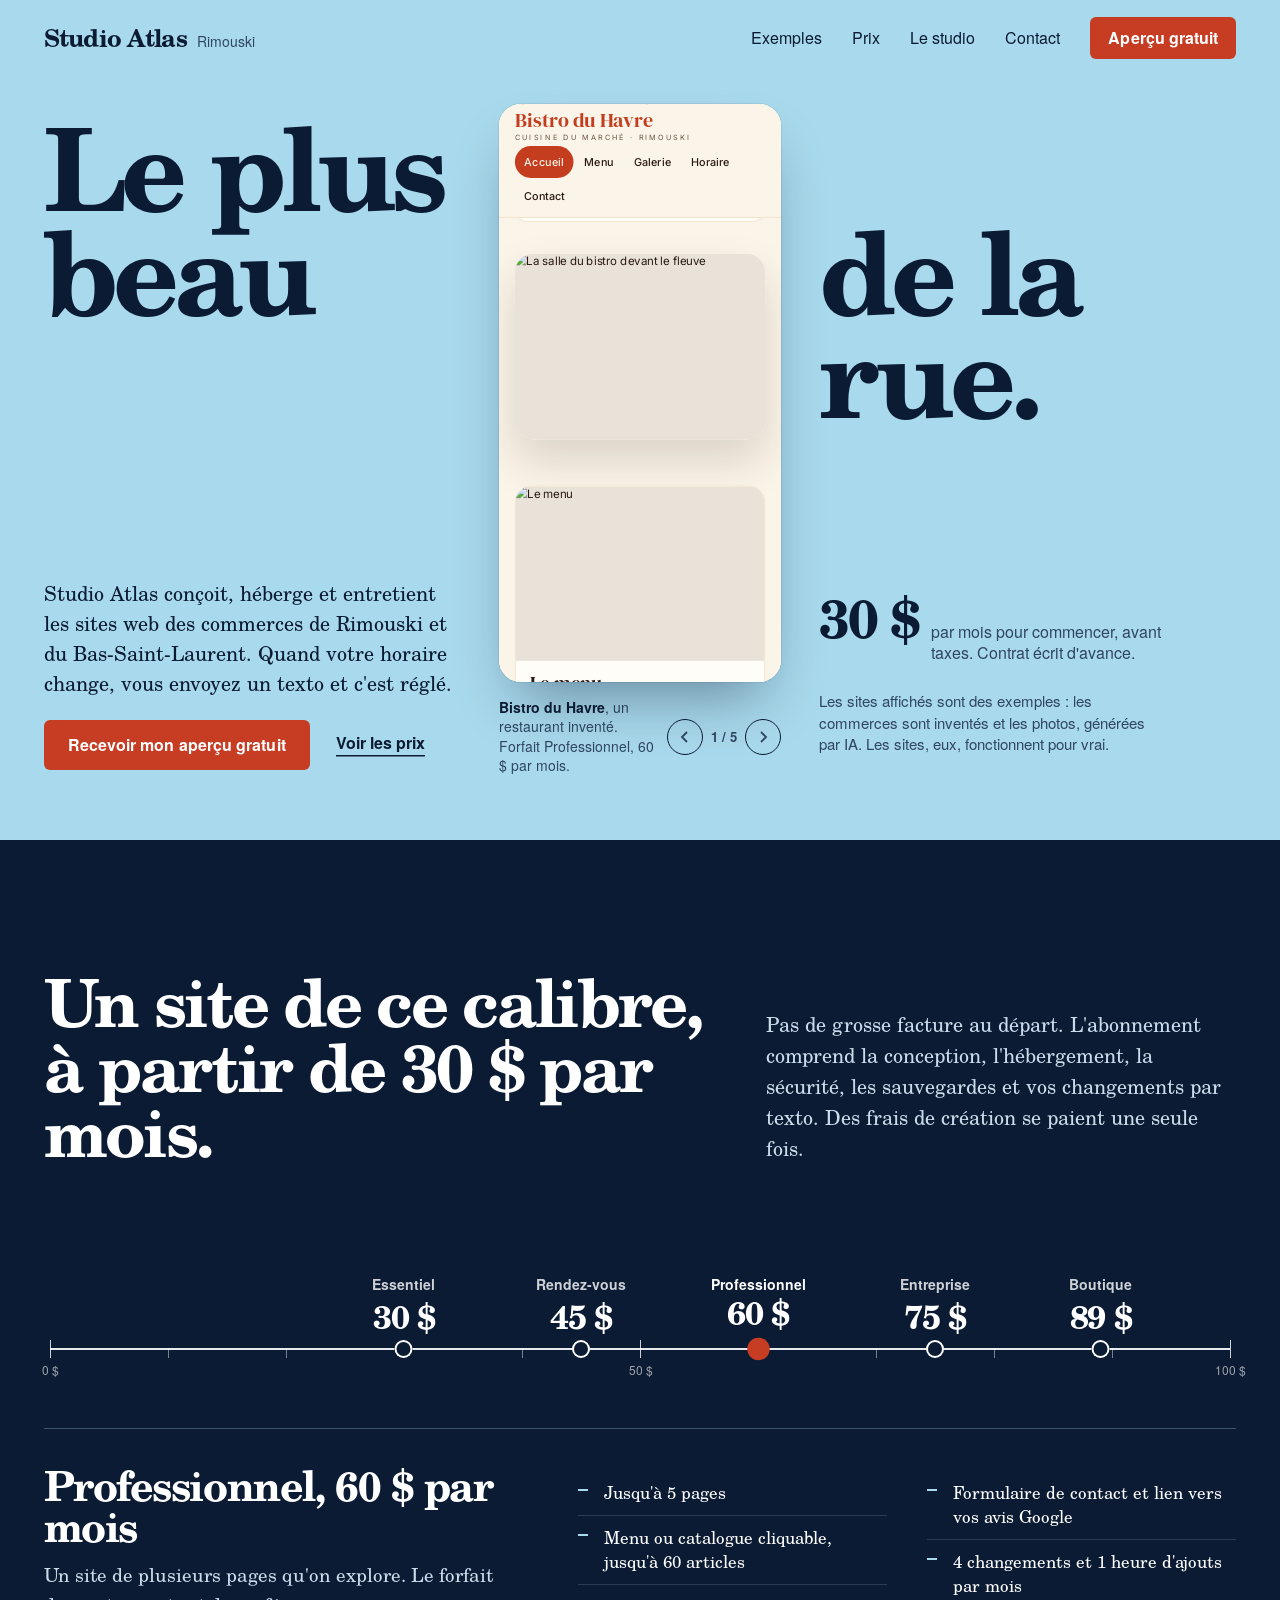
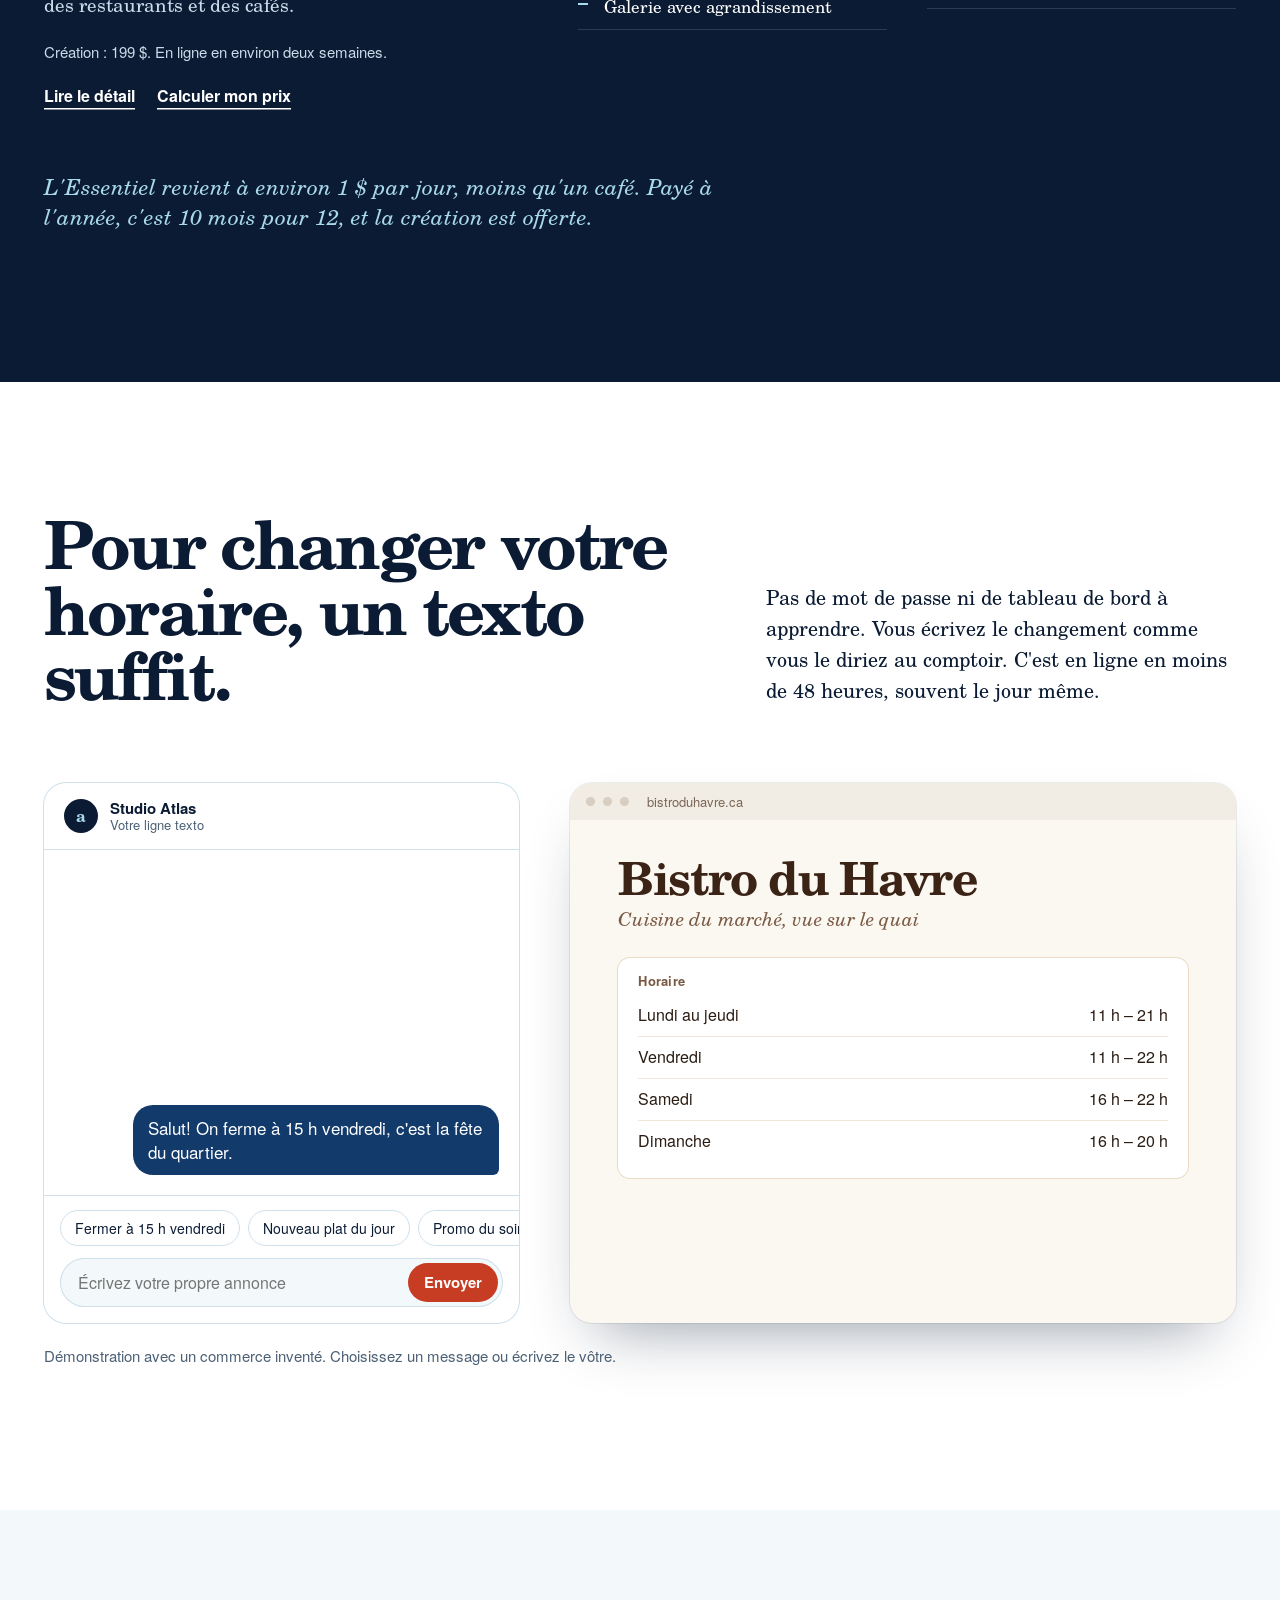
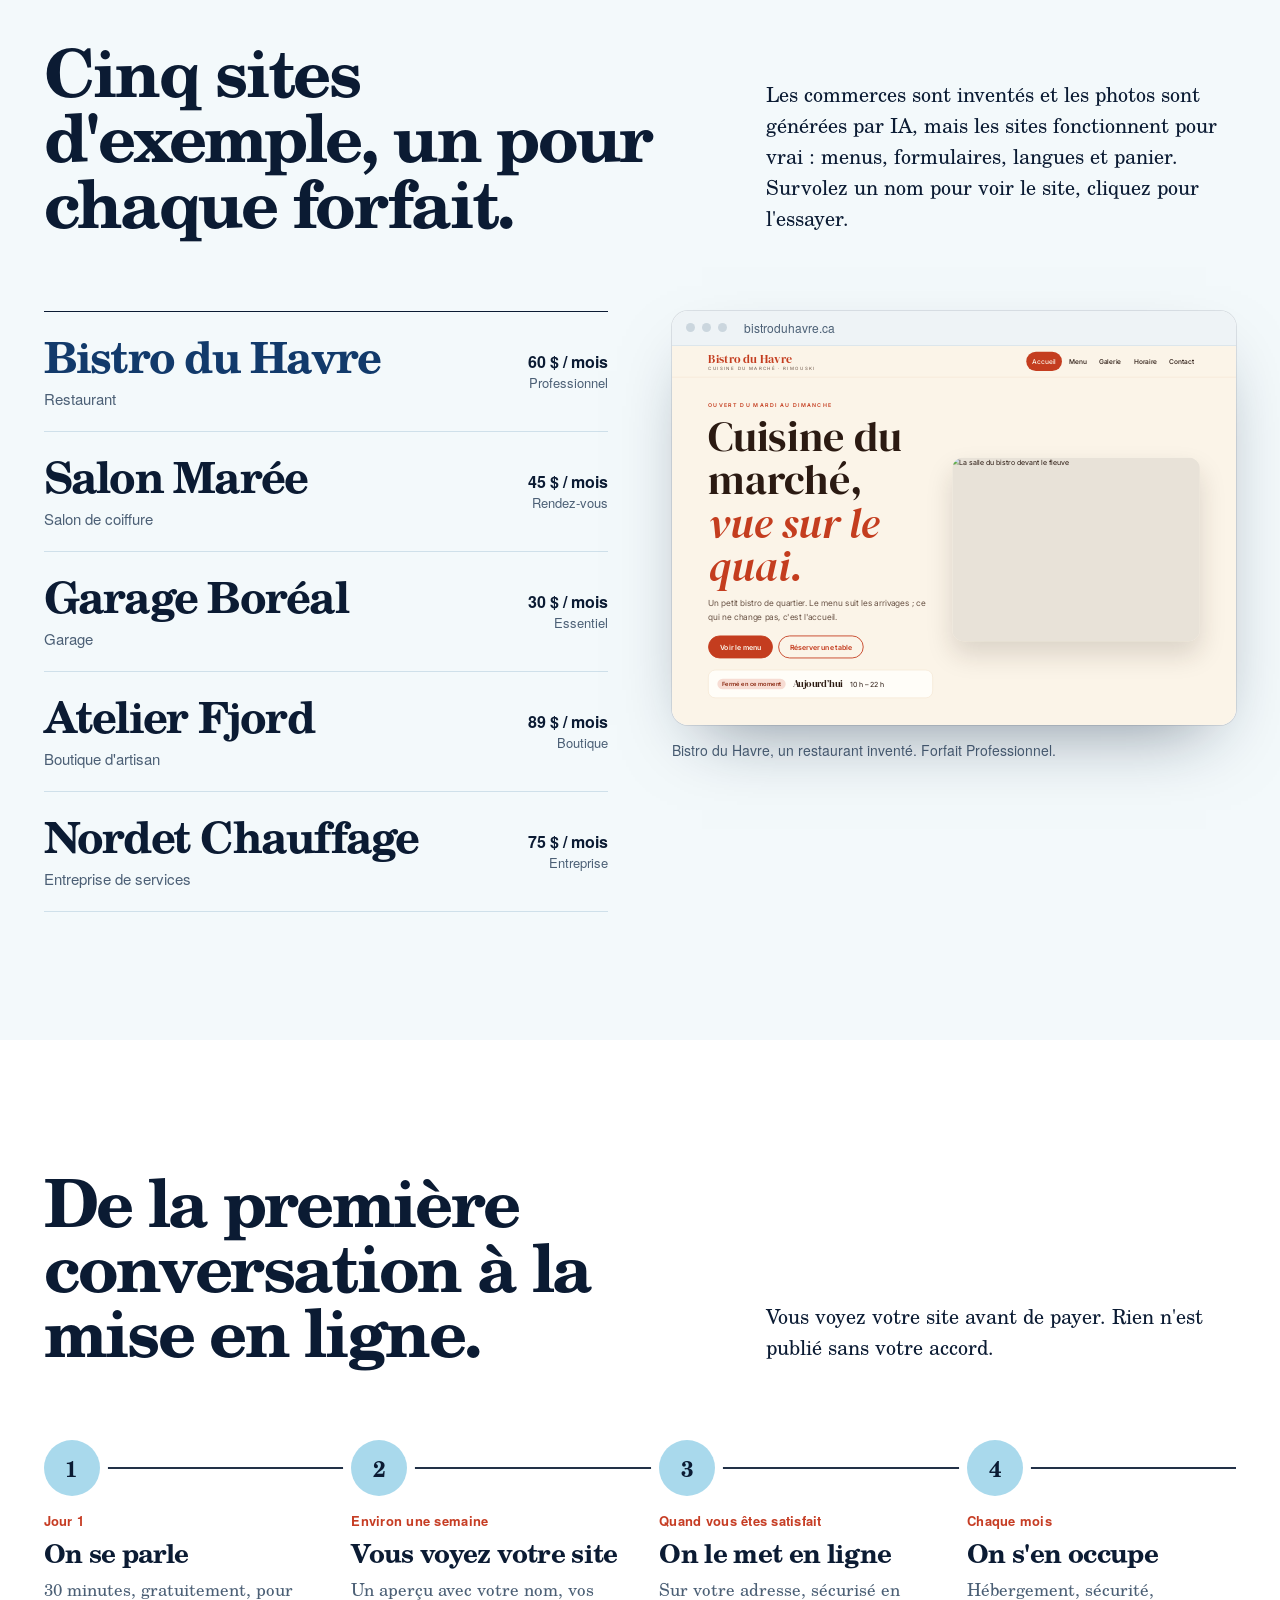
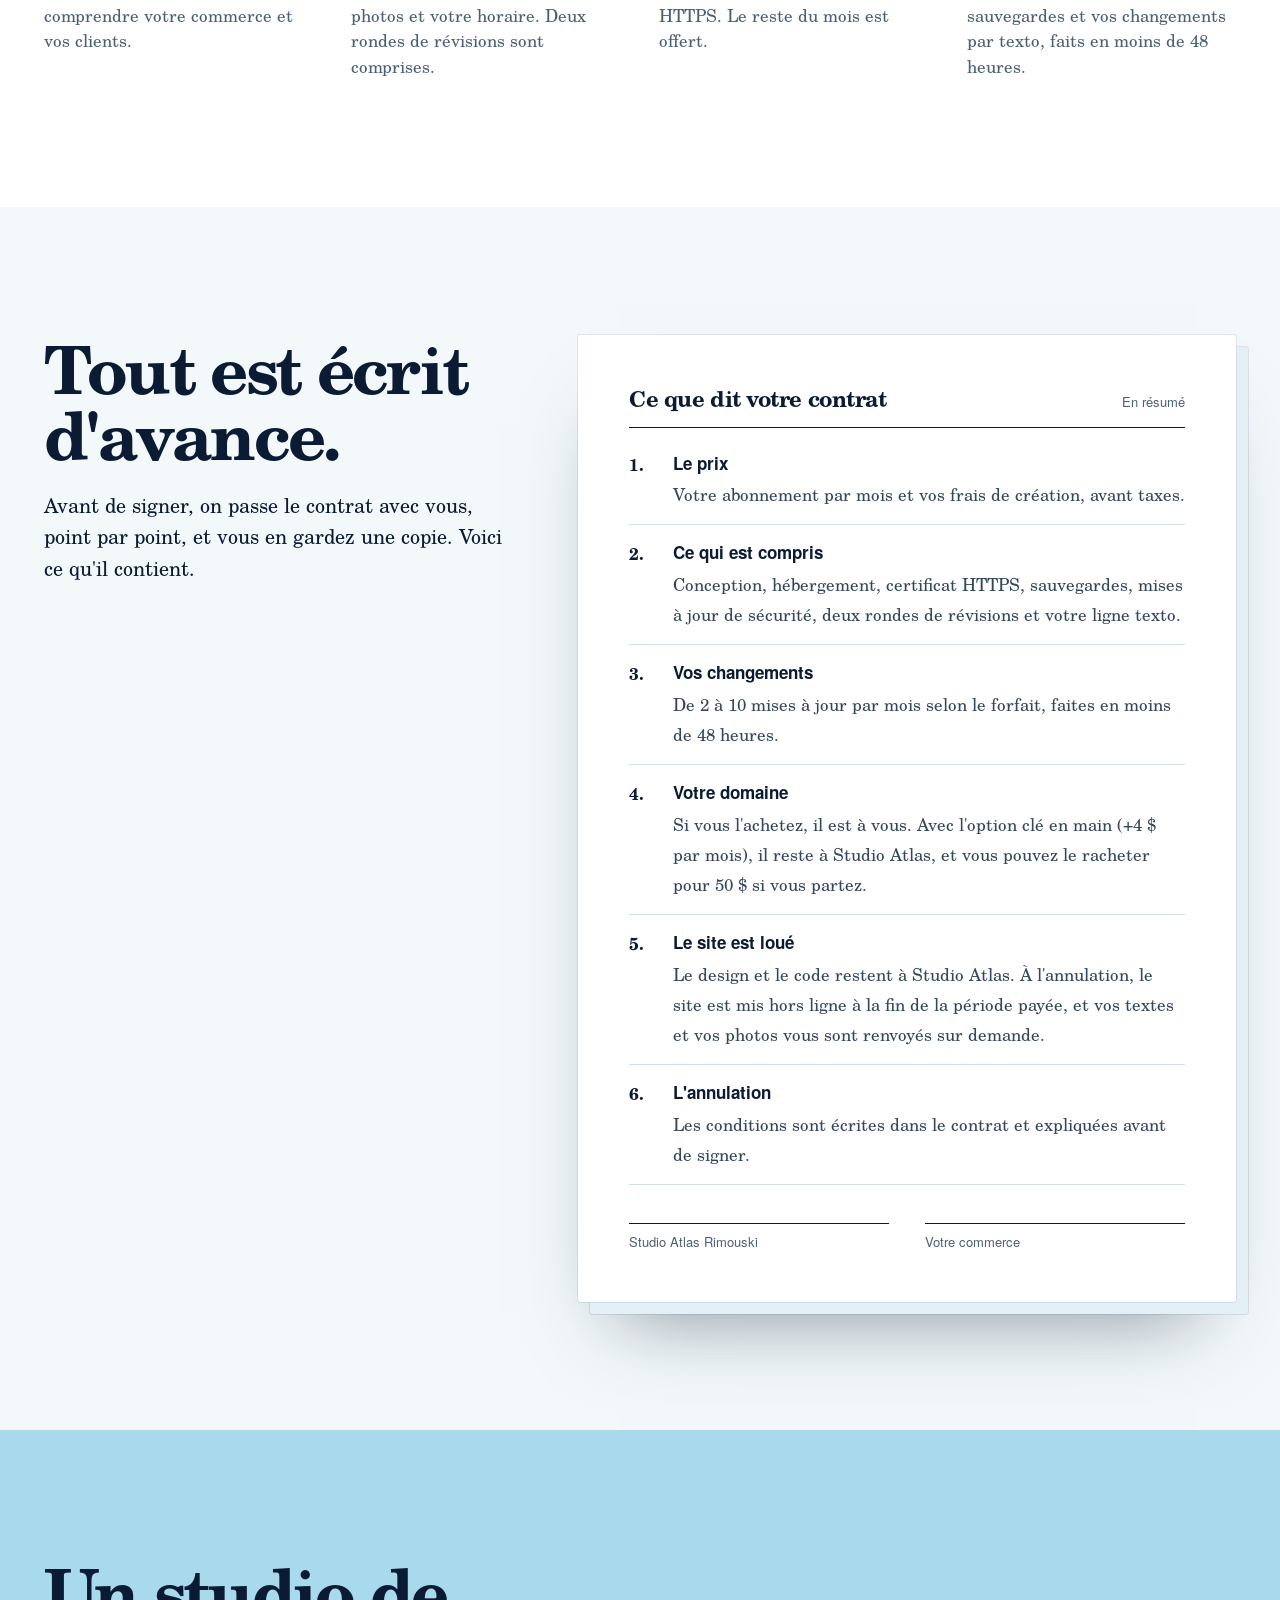
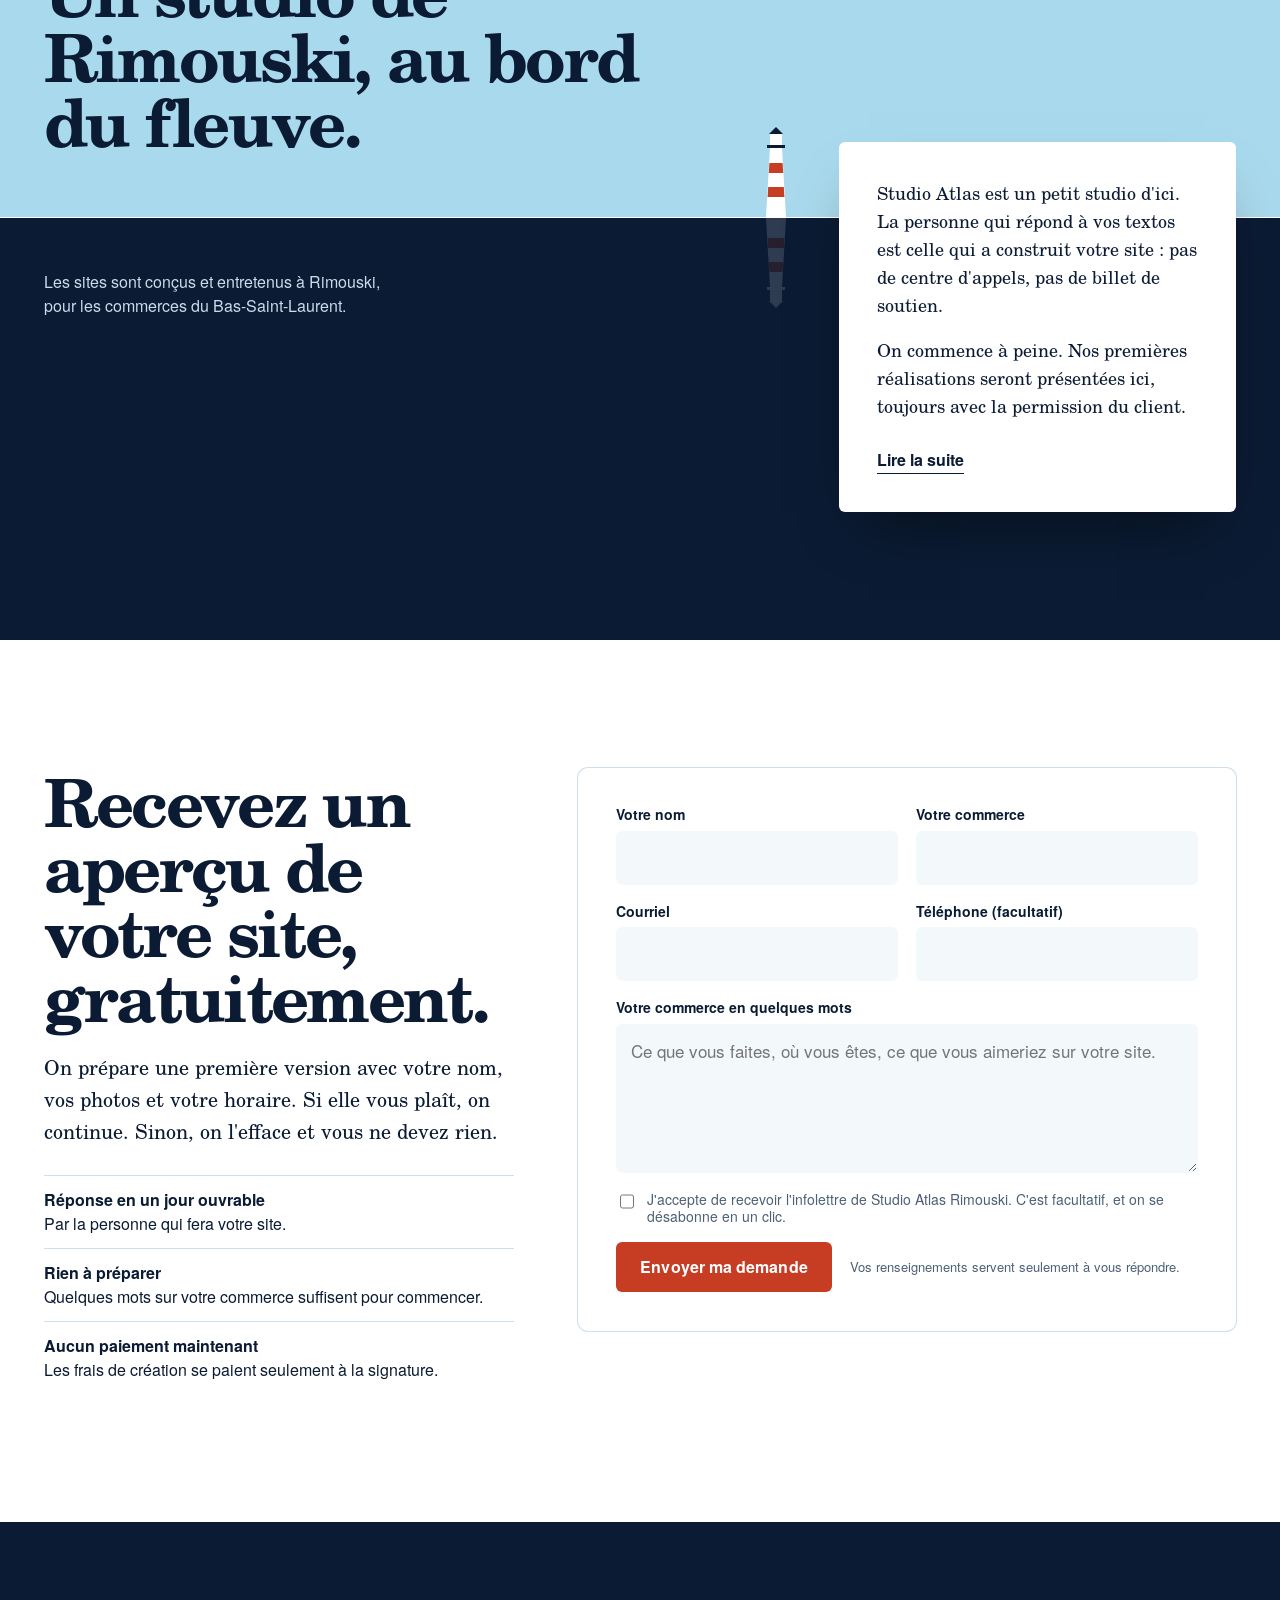
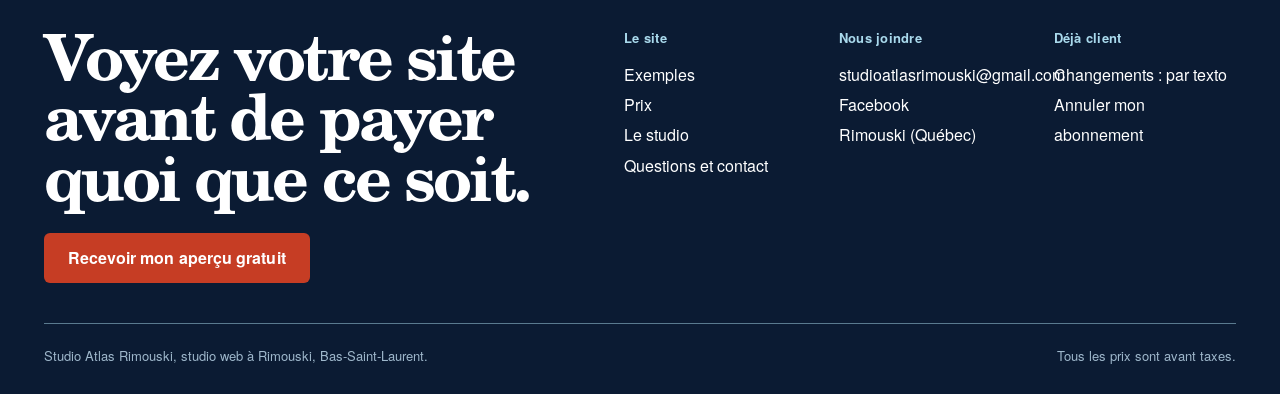
==== commit fa3911e0: "Exemples : vraies photos à la place des dessins, et fin de la génération IA Co-Authored-By: Claude O" ====
--- a/index.html
+++ b/index.html
@@ -59,7 +59,7 @@
   </div>
   <div class="side">
    <p class="price-tag"><b>30 $</b><span>par mois pour commencer, avant taxes. Contrat écrit d'avance.</span></p>
-   <p class="ticker">Les sites affichés sont des exemples. Les commerces sont inventés, les sites fonctionnent pour vrai.</p>
+   <p class="ticker">Les sites affichés sont des exemples : les commerces sont inventés et les photos, générées par IA. Les sites, eux, fonctionnent pour vrai.</p>
   </div>
  </div>
 </section>
@@ -133,7 +133,7 @@
 <section class="sec sec-mist" aria-labelledby="h-ex">
  <div class="w">
   <div class="intro" data-reveal><h2 class="h2" id="h-ex">Cinq sites d'exemple, un pour chaque forfait.</h2>
-  <p>Les commerces sont inventés, mais les sites fonctionnent pour vrai : menus, formulaires, langues et panier. Survolez un nom pour voir le site, cliquez pour l'essayer.</p></div>
+  <p>Les commerces sont inventés et les photos sont générées par IA, mais les sites fonctionnent pour vrai : menus, formulaires, langues et panier. Survolez un nom pour voir le site, cliquez pour l'essayer.</p></div>
   <div class="ix" id="ix">
  <ul class="ix-list"><li data-cap="Bistro du Havre, un restaurant inventé. Forfait Professionnel." data-url="bistroduhavre.ca"><a class="ix-row" href="/exemples/professionnel.html"><span><span class="n">Bistro du Havre</span><span class="k">Restaurant</span></span><span class="p">60 $ / mois<small>Professionnel</small></span></a></li><li data-cap="Salon Marée, un salon de coiffure inventé. Forfait Rendez-vous." data-url="salonmaree.ca"><a class="ix-row" href="/exemples/rendez-vous.html"><span><span class="n">Salon Marée</span><span class="k">Salon de coiffure</span></span><span class="p">45 $ / mois<small>Rendez-vous</small></span></a></li><li data-cap="Garage Boréal, un garage inventé. Forfait Essentiel." data-url="garageboreal.ca"><a class="ix-row" href="/exemples/essentiel.html"><span><span class="n">Garage Boréal</span><span class="k">Garage</span></span><span class="p">30 $ / mois<small>Essentiel</small></span></a></li><li data-cap="Atelier Fjord, une boutique inventée. Forfait Boutique." data-url="atelierfjord.ca"><a class="ix-row" href="/exemples/boutique.html"><span><span class="n">Atelier Fjord</span><span class="k">Boutique d'artisan</span></span><span class="p">89 $ / mois<small>Boutique</small></span></a></li><li data-cap="Nordet Chauffage, une entreprise de services inventée. Forfait Entreprise." data-url="nordetchauffage.ca"><a class="ix-row" href="/exemples/entreprise.html"><span><span class="n">Nordet Chauffage</span><span class="k">Entreprise de services</span></span><span class="p">75 $ / mois<small>Entreprise</small></span></a></li></ul>
  <div class="ix-view" aria-hidden="true">
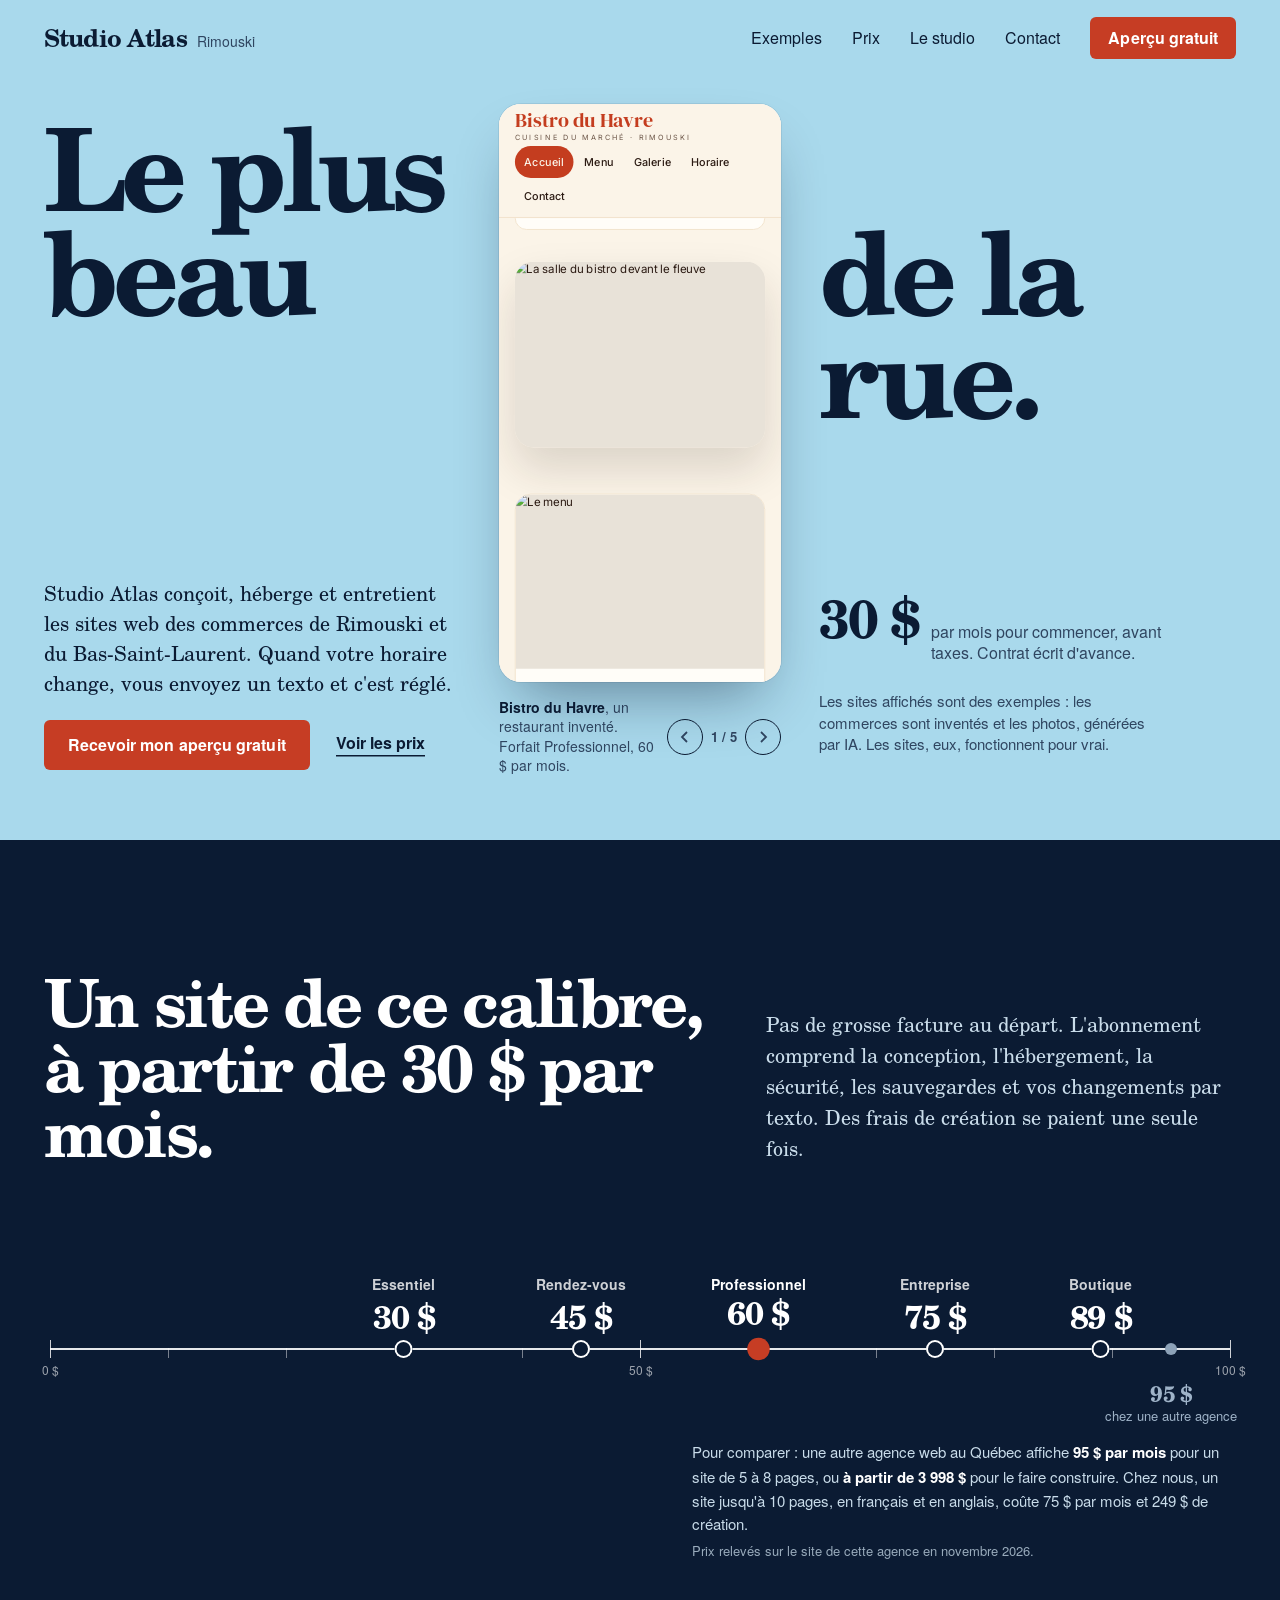
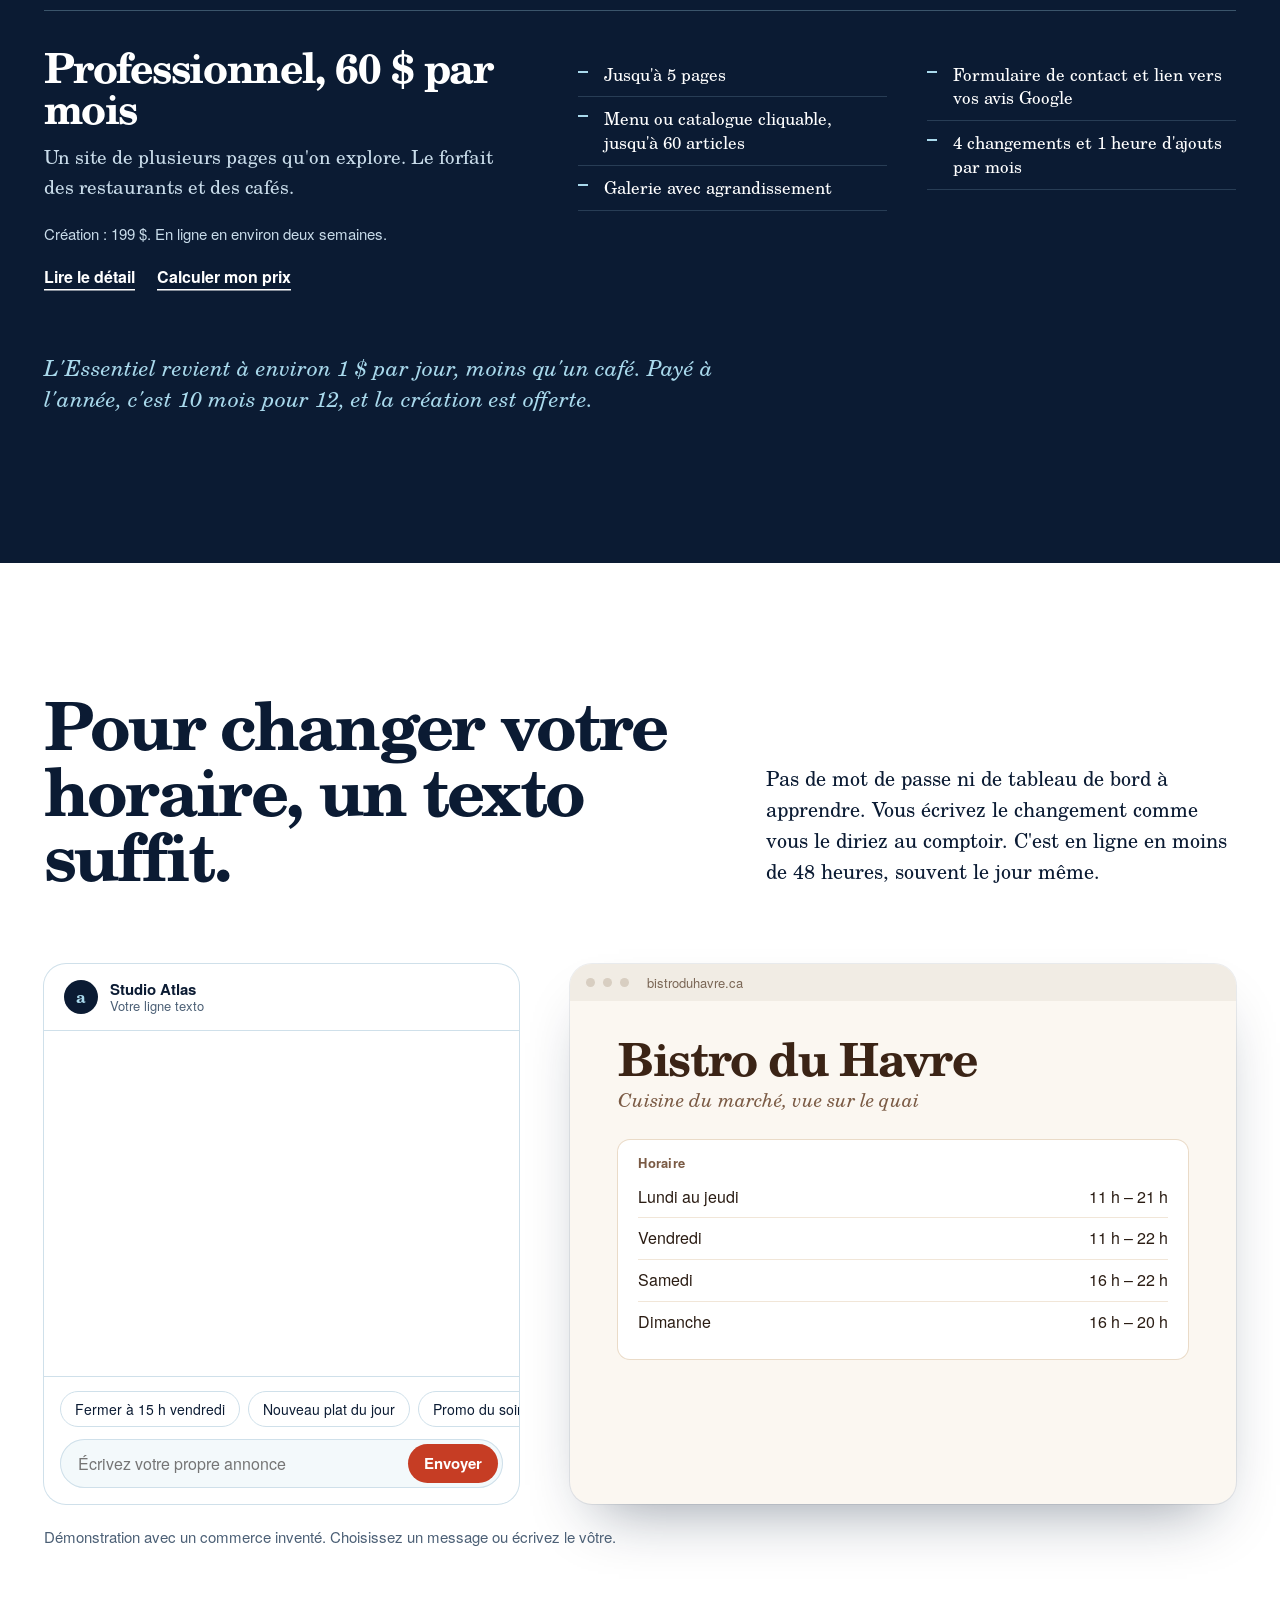
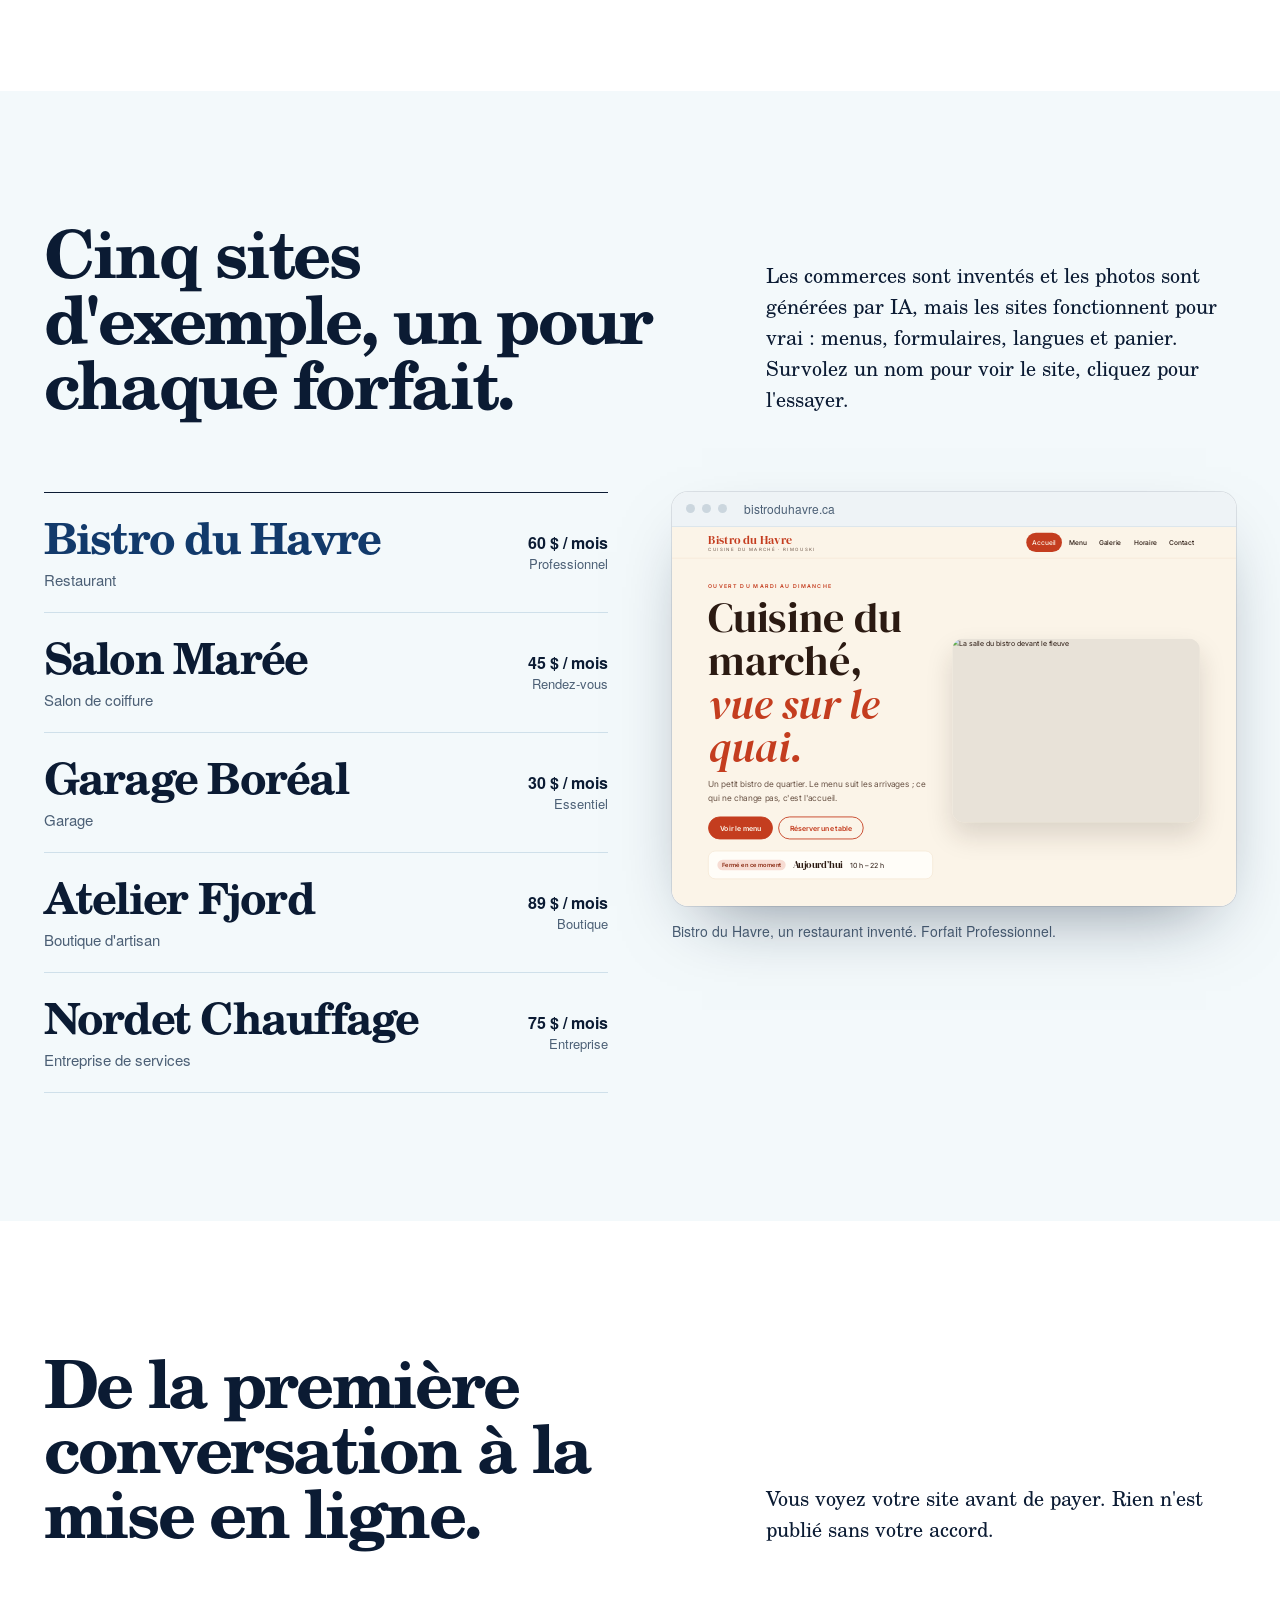
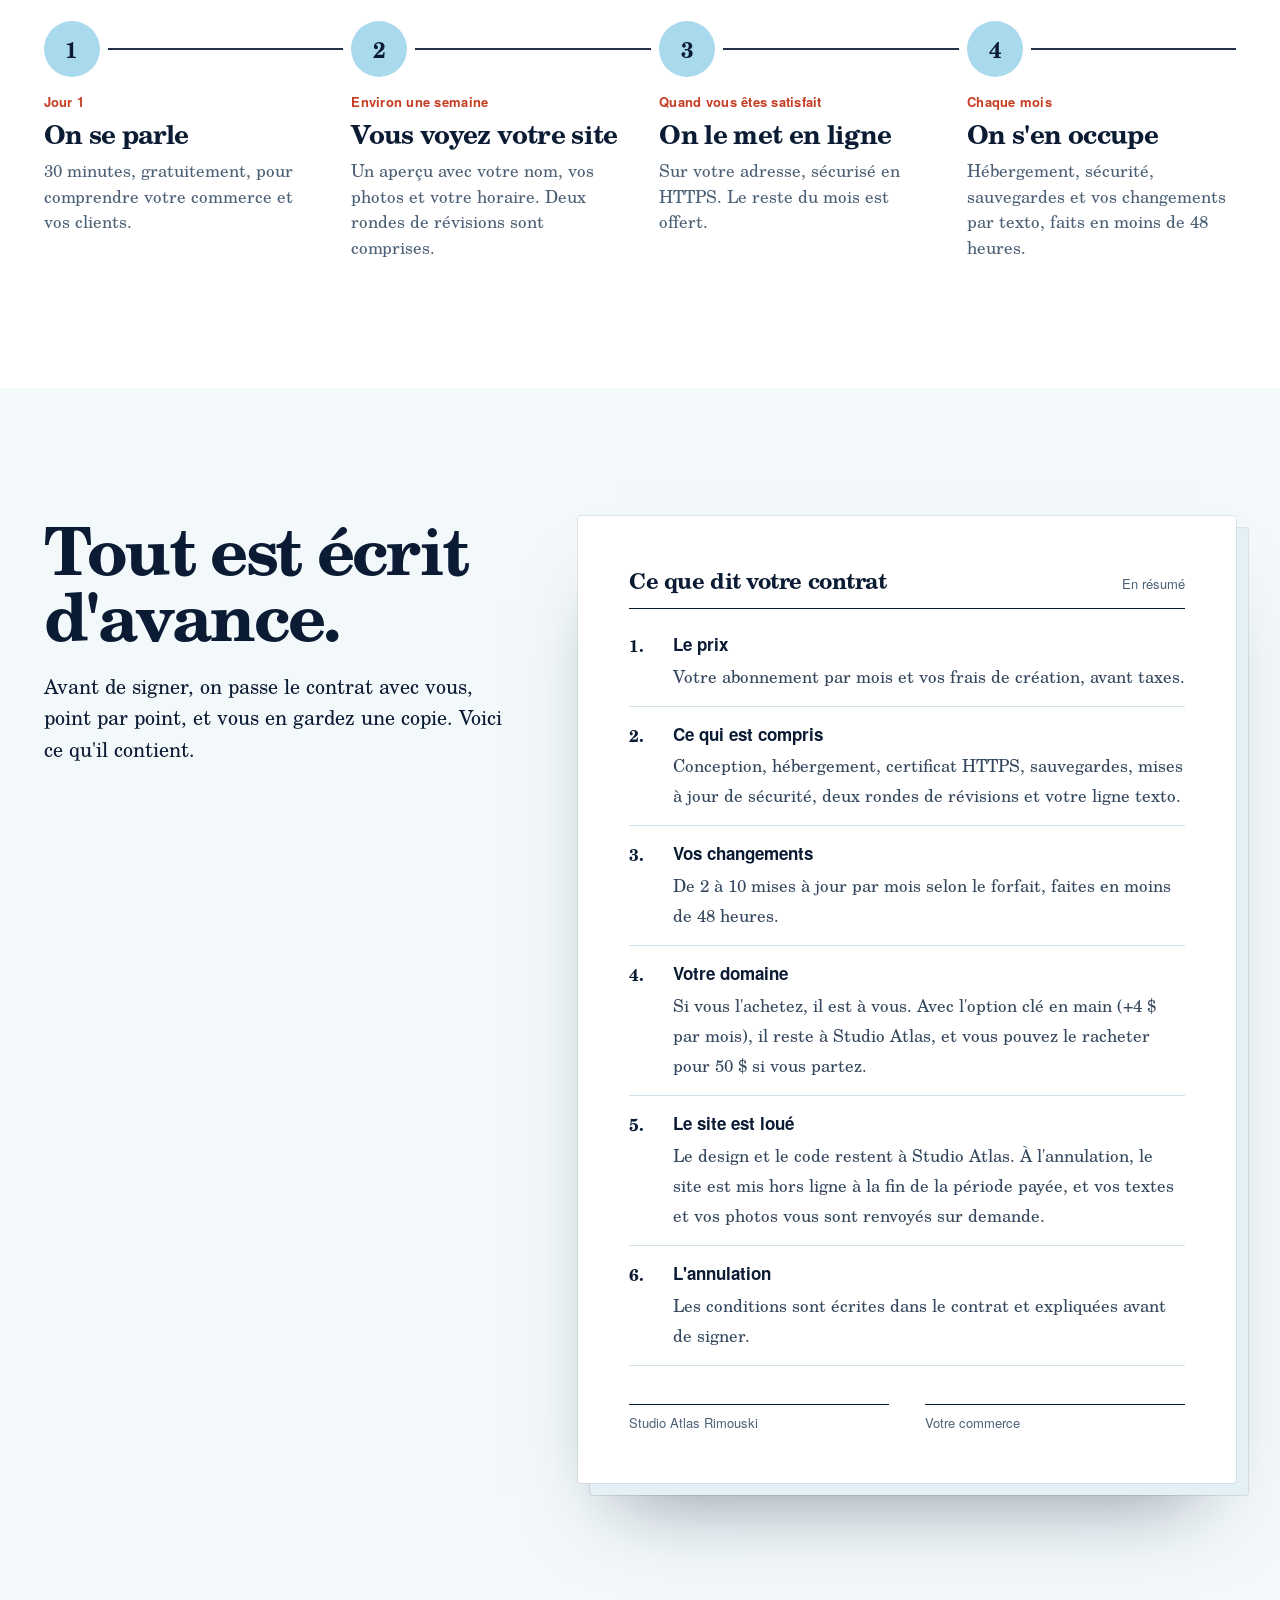
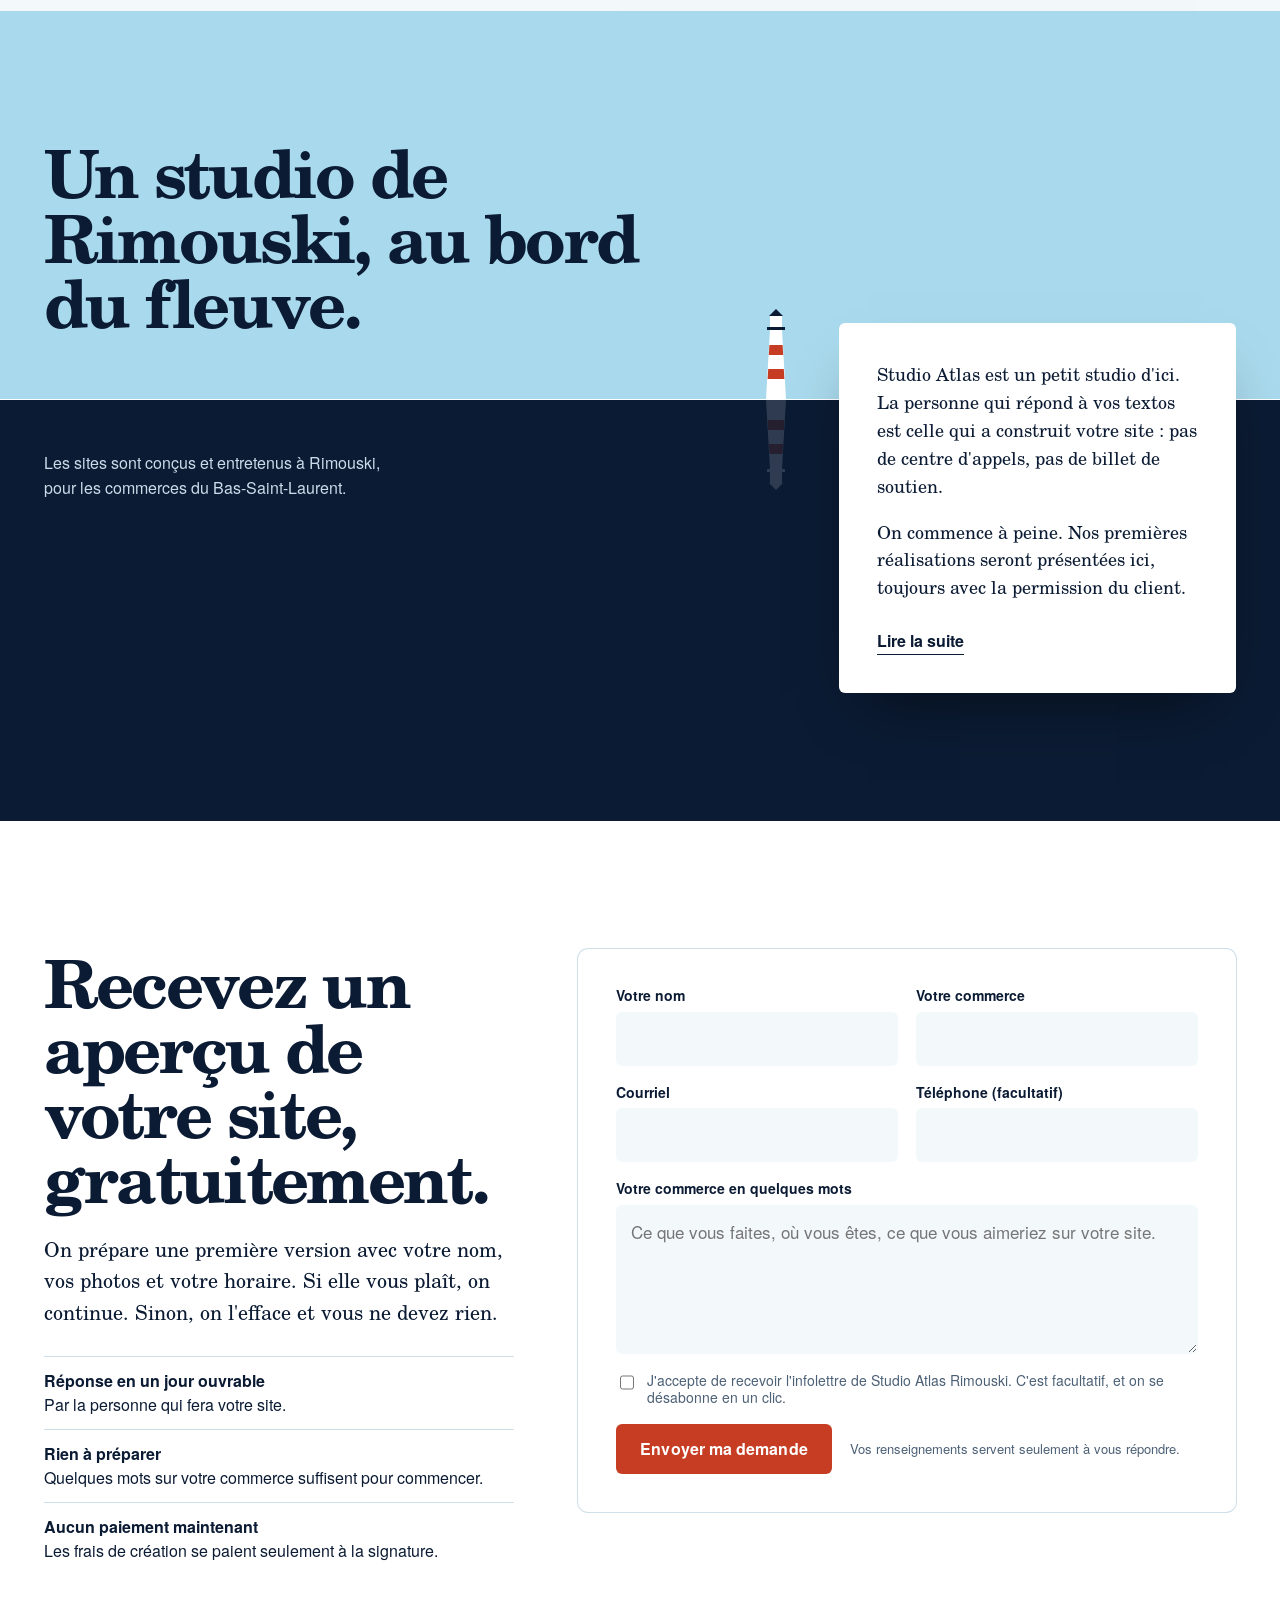
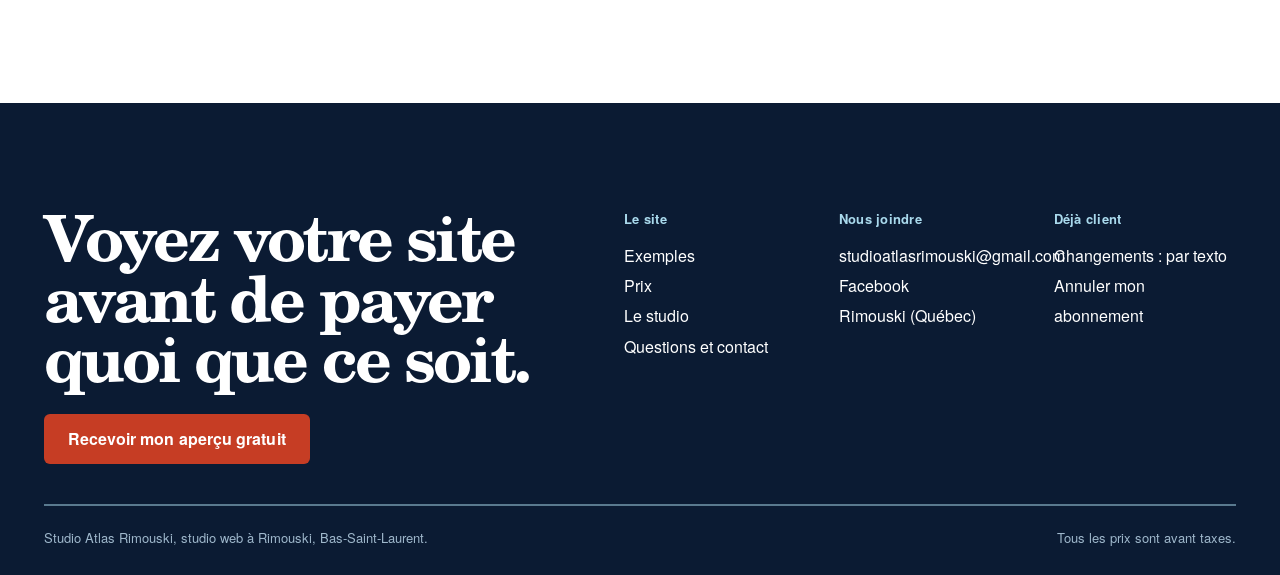
==== commit ebfab02c: "Forfaits : comparaison avec le prix d'une autre agence (sans la nommer) Co-Authored-By: Claude Opus " ====
--- a/index.html
+++ b/index.html
@@ -84,7 +84,8 @@
   </li><li class="g-item" data-plan="Boutique">
    <button class="g-head" type="button" style="left:89%" aria-expanded="false"><span class="nm">Boutique</span><span class="pr">89 $</span><span class="dot" aria-hidden="true"></span><span class="sr"> par mois</span></button>
    <div class="g-body"><div class="gb-l"><h3>Boutique, 89 $ par mois</h3><p class="who">Vendez en ligne : panier, paiement sécurisé et confirmation de commande.</p><p class="g-meta">Création : 349 $. Délai selon le nombre de produits.</p><p class="g-links"><a class="link" href="/forfaits.html#detail-boutique">Lire le détail</a><a class="link" href="/forfaits.html#calc">Calculer mon prix</a></p></div><div class="gb-r"><ul><li>Tout ce que comprend l'Entreprise</li><li>Jusqu'à 25 produits avec tailles et couleurs</li><li>Panier et paiement sécurisé</li><li>Pages Livraison et Retours</li><li>10 changements et 2 heures d'ajouts par mois</li></ul></div></div>
-  </li></ul></div>
+  </li></ul><div class="g-rival" style="left:95%" aria-hidden="true"><span class="mk"></span><span class="pr">95 $</span><span class="nm">chez une autre agence</span></div></div>
+ <p class="g-compare">Pour comparer : une autre agence web au Québec affiche <b>95 $ par mois</b> pour un site de 5 à 8 pages, ou <b>à partir de 3 998 $</b> pour le faire construire. Chez nous, un site jusqu'à 10 pages, en français et en anglais, coûte 75 $ par mois et 249 $ de création. <span>Prix relevés sur le site de cette agence en novembre 2026.</span></p>
  <div class="g-panel" aria-live="polite"></div>
 </div>
   <p class="coffee" data-reveal>L'Essentiel revient à environ 1 $ par jour, moins qu'un café. Payé à l'année, c'est 10 mois pour 12, et la création est offerte.</p>
--- a/atlas.css
+++ b/atlas.css
@@ -152,6 +152,14 @@
 .g-item.on .g-head .pr{transform:translateY(-4px)}
 .g-head:hover .nm{opacity:1}
 .g-body{display:none}
+.g-rival{position:absolute;bottom:0;transform:translateX(-50%);height:100%;pointer-events:none}
+.g-rival .mk{position:absolute;left:50%;bottom:25px;width:12px;height:12px;margin-left:-6px;border-radius:50%;background:#8DA2B8}
+.g-rival .pr,.g-rival .nm{position:absolute;left:50%;transform:translateX(-50%);white-space:nowrap;color:#9FB3C8}
+.g-rival .pr{bottom:-24px;font:700 22px/1 var(--serif);letter-spacing:-.03em}
+.g-rival .nm{bottom:-42px;font:400 13px/1 var(--sans)}
+.g-compare{max-width:68ch;margin:60px 0 0 auto;font:400 15px/1.55 var(--sans);color:#C9DCEA}
+.g-compare b{color:#fff;font-weight:700}
+.g-compare span{display:block;margin-top:6px;font-size:13px;opacity:.75}
 .g-panel{display:grid;grid-template-columns:minmax(0,5fr) minmax(0,7fr);align-items:start;gap:clamp(24px,5vw,80px);margin-top:48px;padding-top:36px;border-top:1px solid rgba(169,217,236,.3);min-height:260px}
 .g-panel h3{font:700 clamp(32px,3.2vw,48px)/1 var(--serif);letter-spacing:-.035em;margin-bottom:12px}
 .g-panel .who{font-size:19px;color:#C9DCEA;margin-bottom:22px}
@@ -430,6 +438,8 @@
   .g-body li{padding:8px 0 8px 22px;position:relative;font-size:16px;line-height:1.4;border-bottom:1px solid rgba(169,217,236,.15)}
   .g-body li::before{content:"";position:absolute;left:0;top:16px;width:9px;height:2px;background:var(--glacier)}
   .g-panel{display:none}
+  .g-rival{display:none}
+  .g-compare{margin:22px 0 0;font-size:15px}
 }
 @media (max-width:560px){
   .form .row{grid-template-columns:1fr}
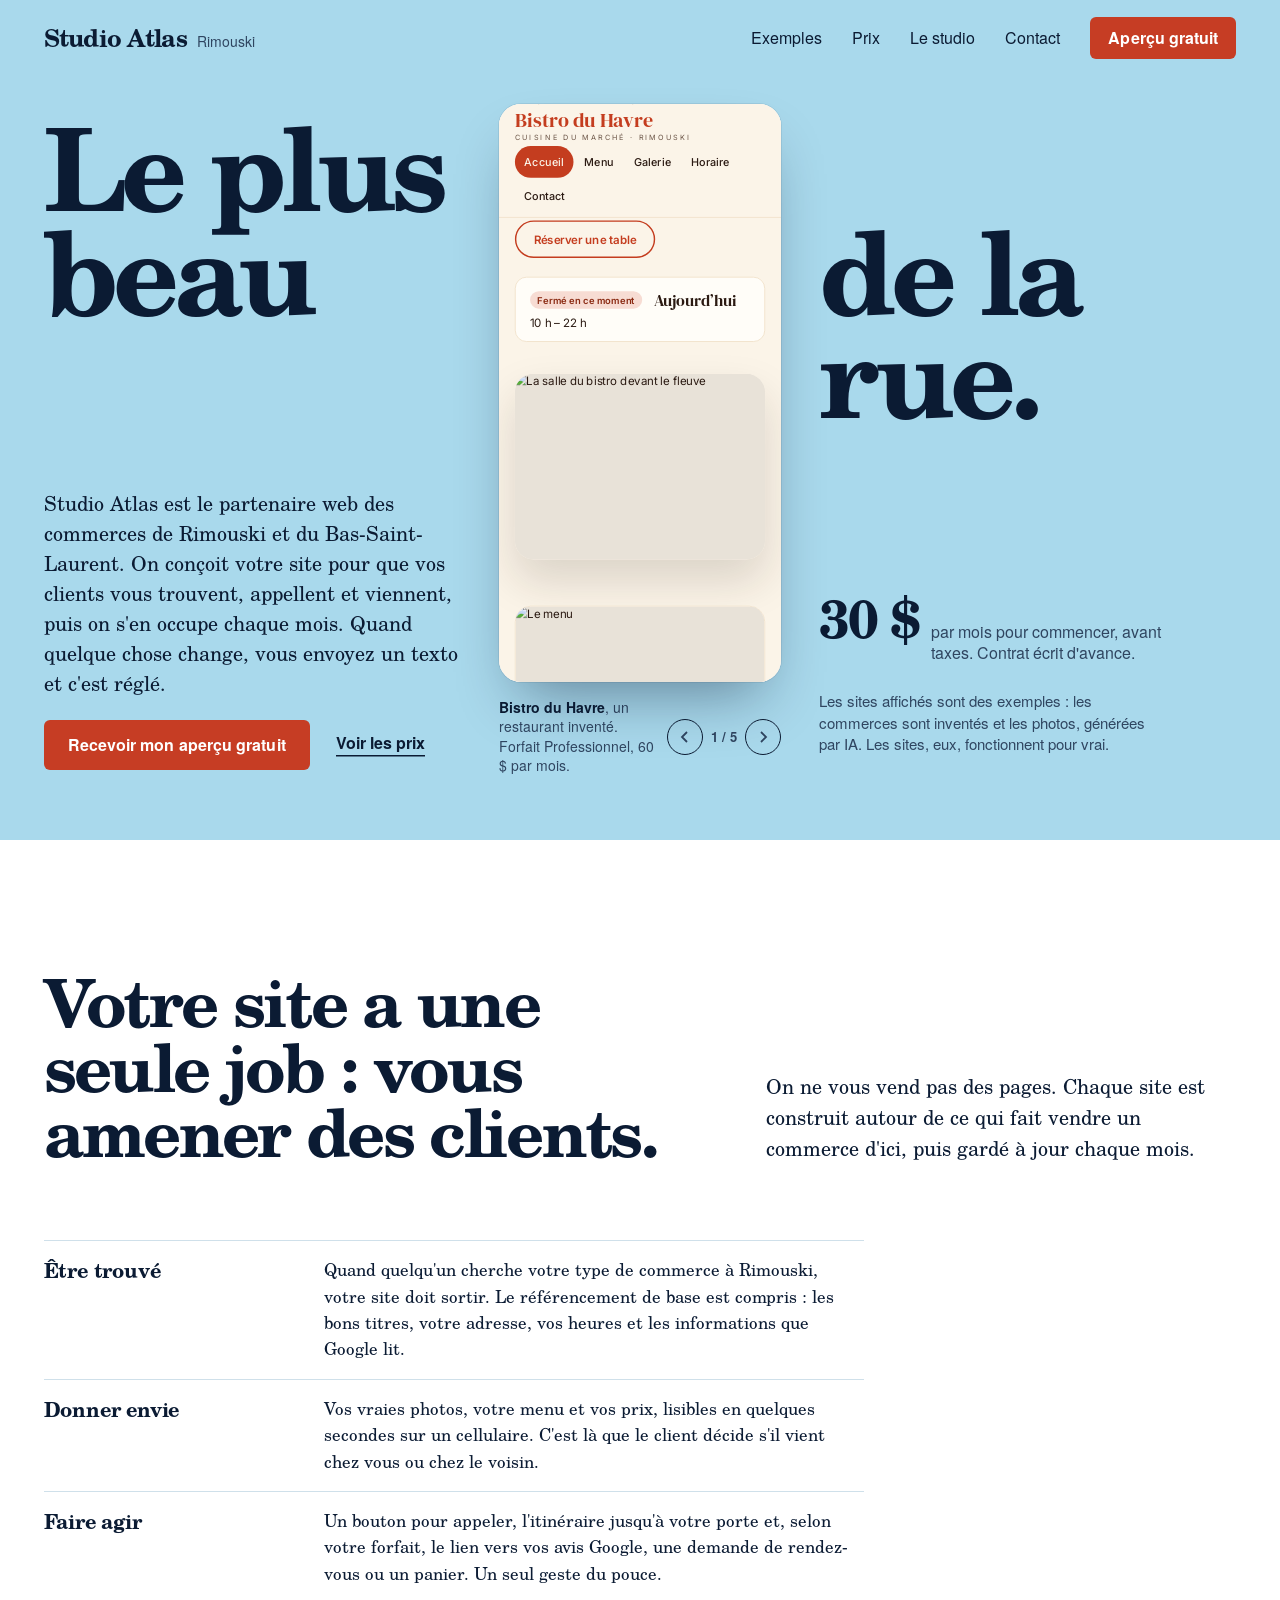
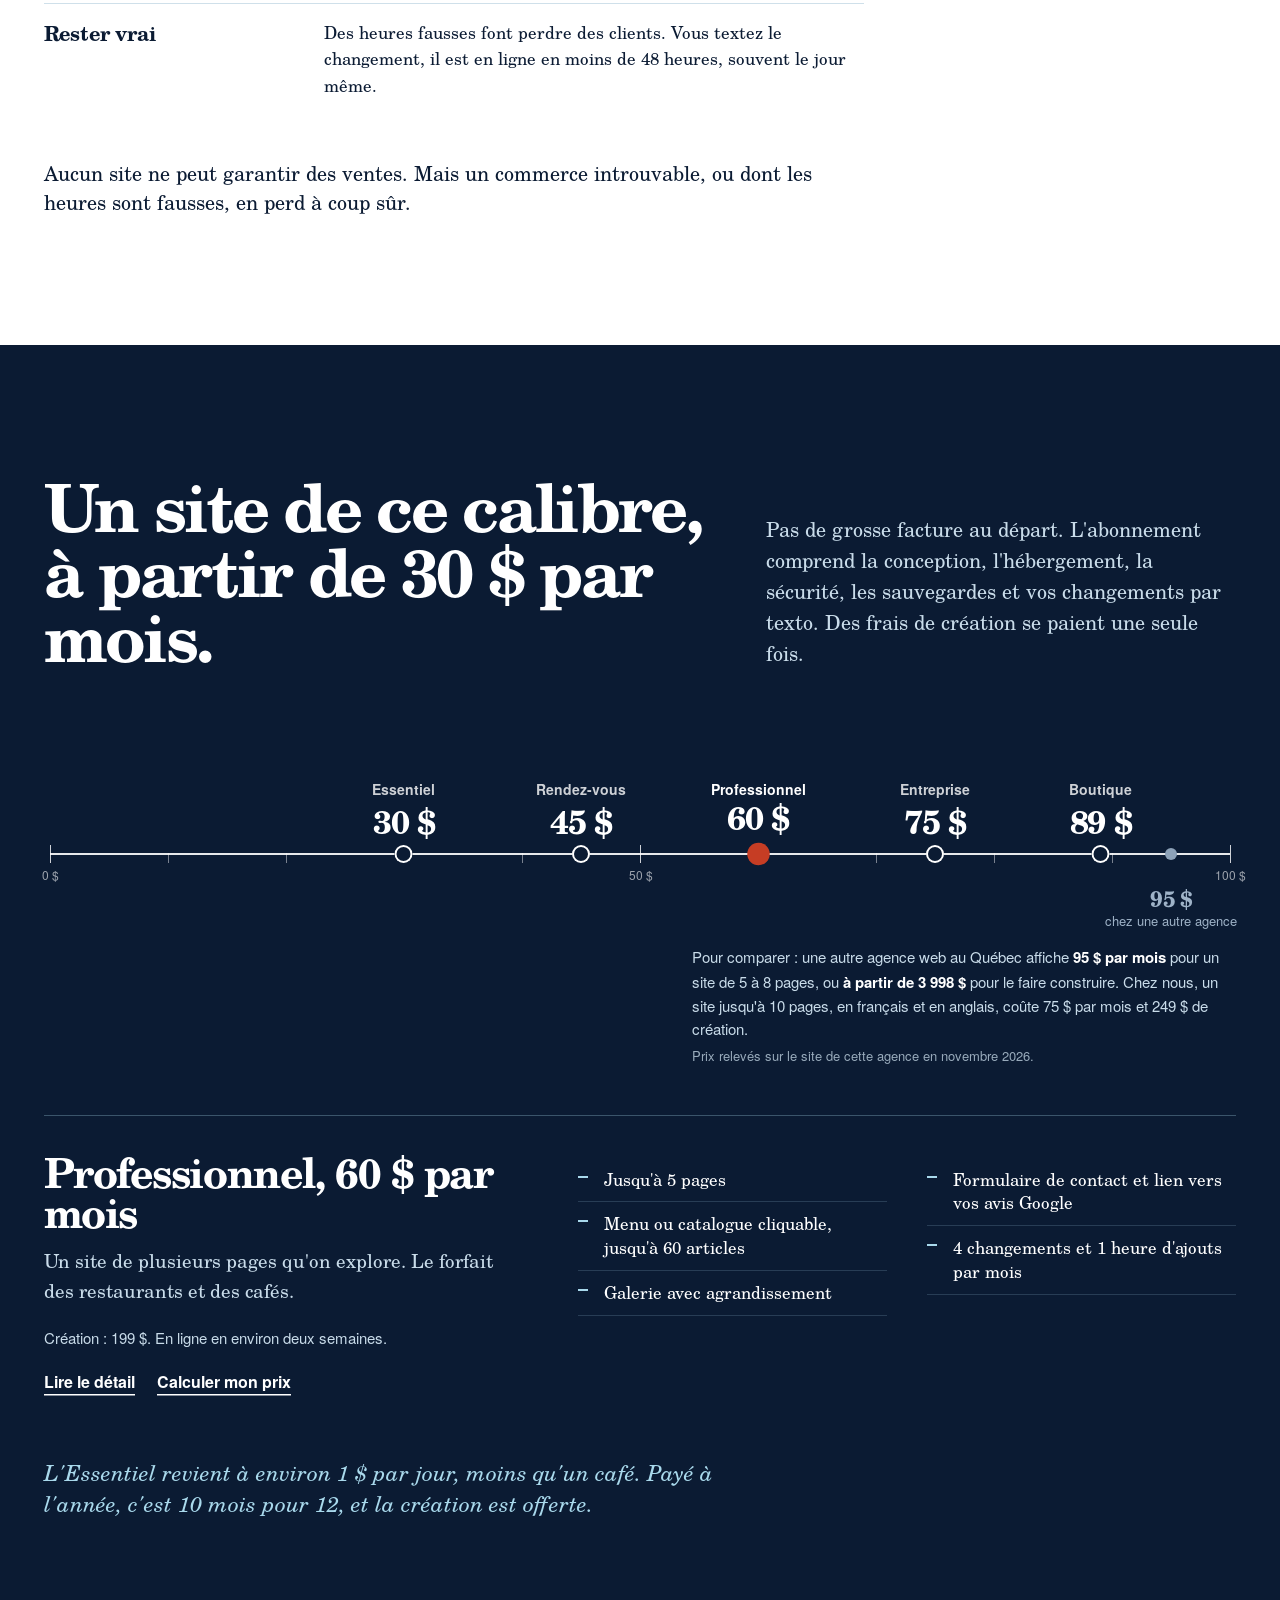
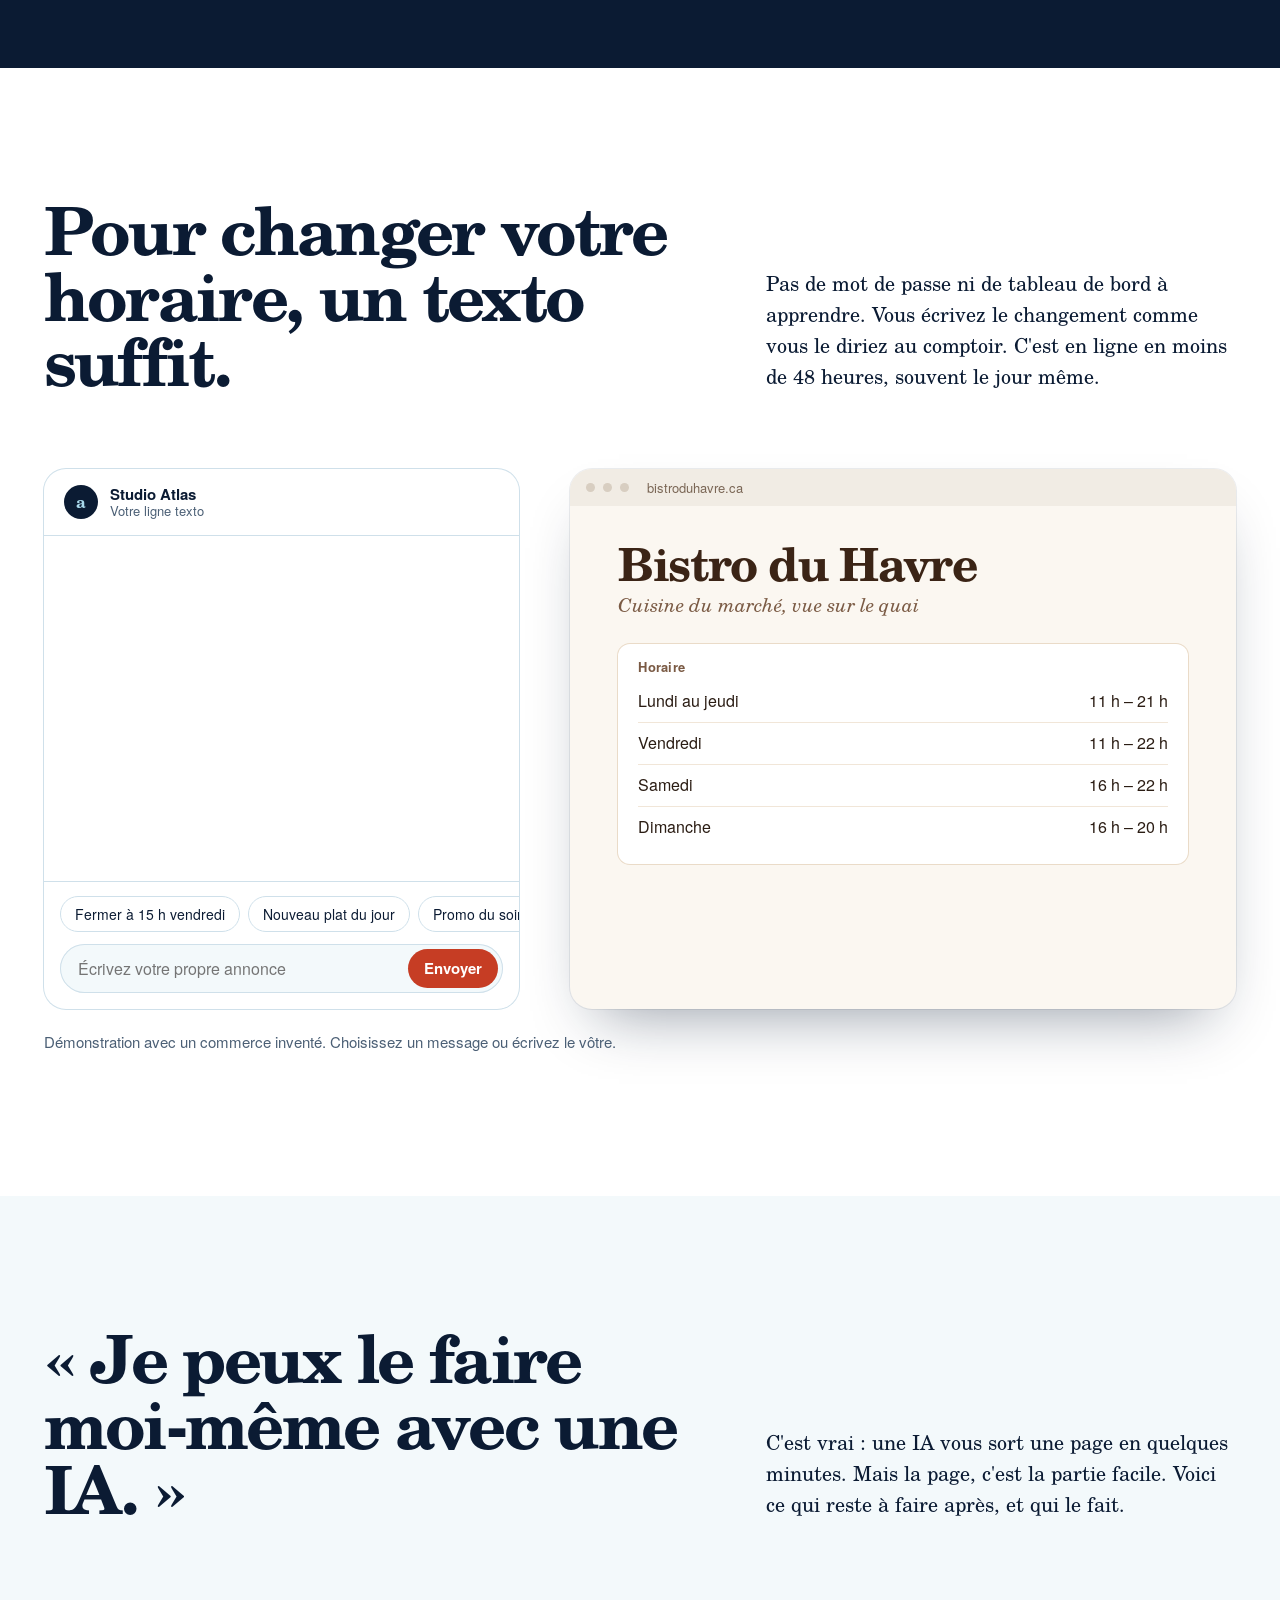
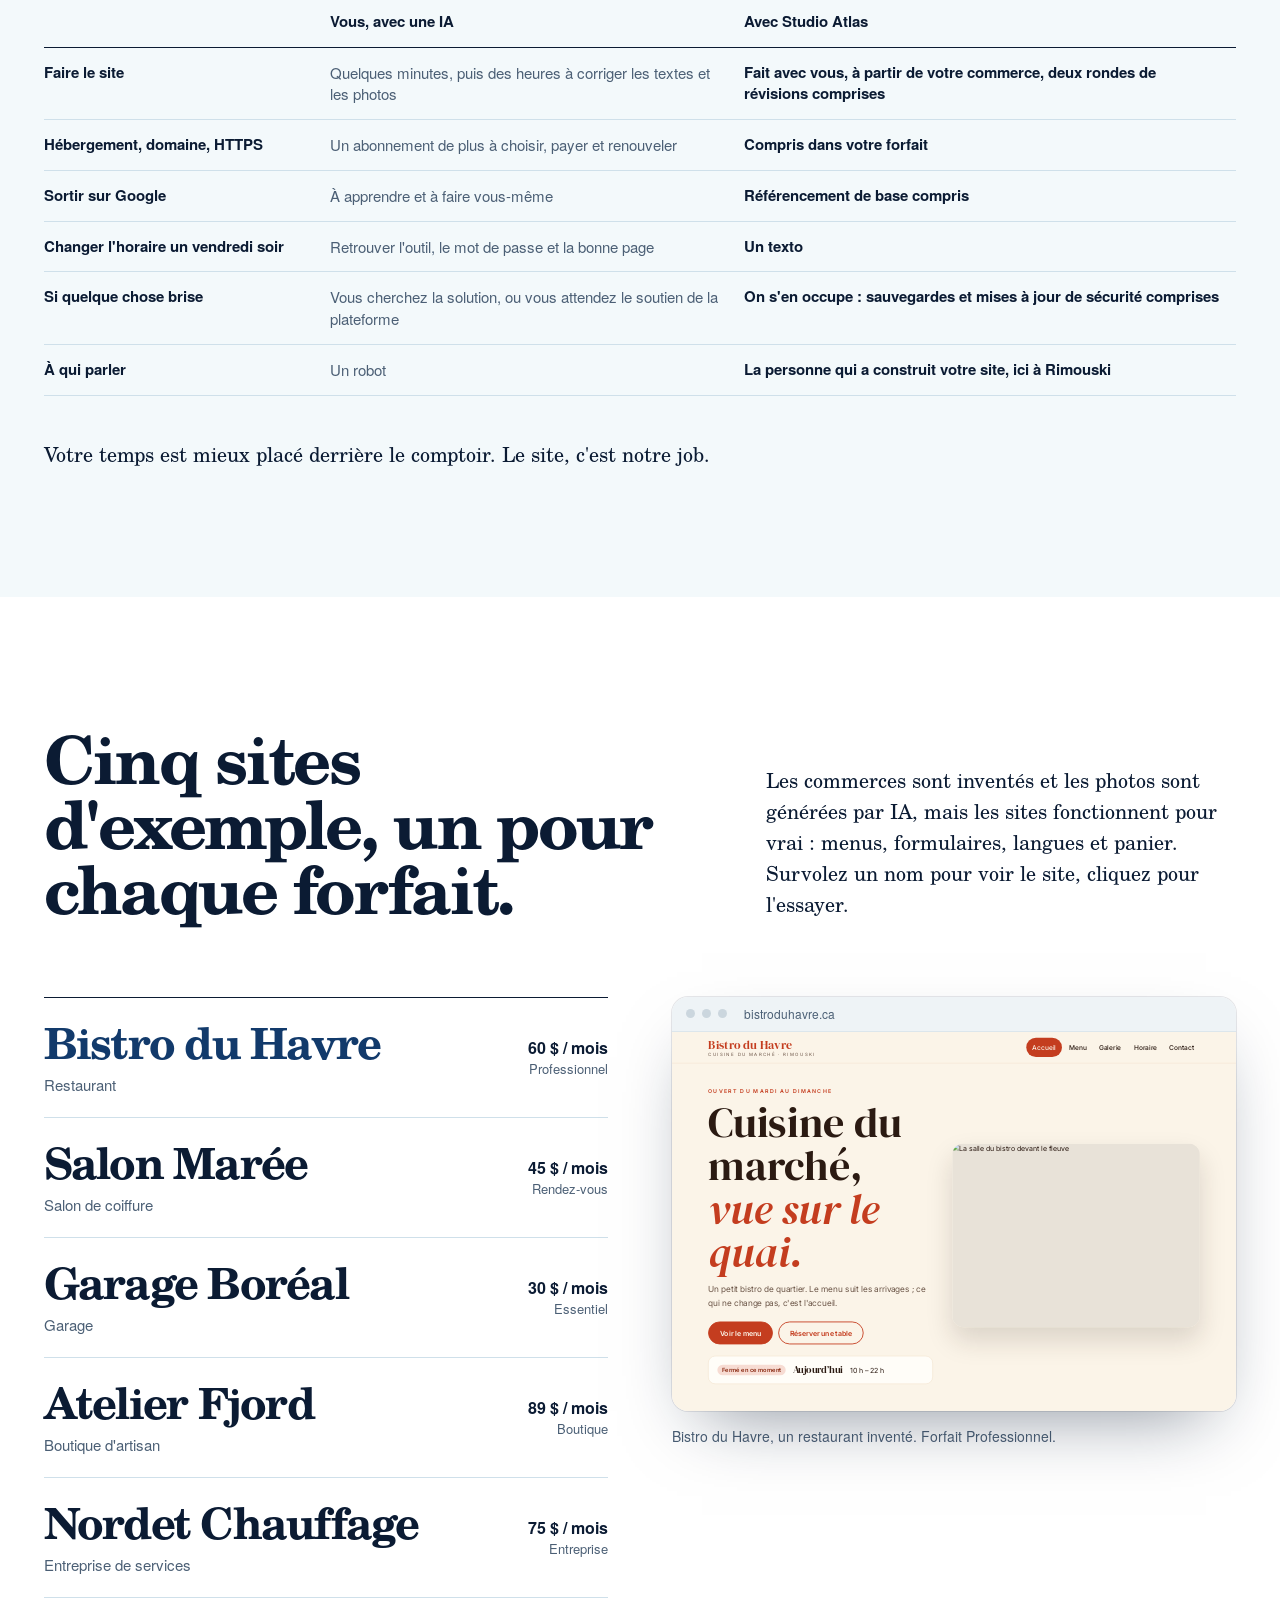
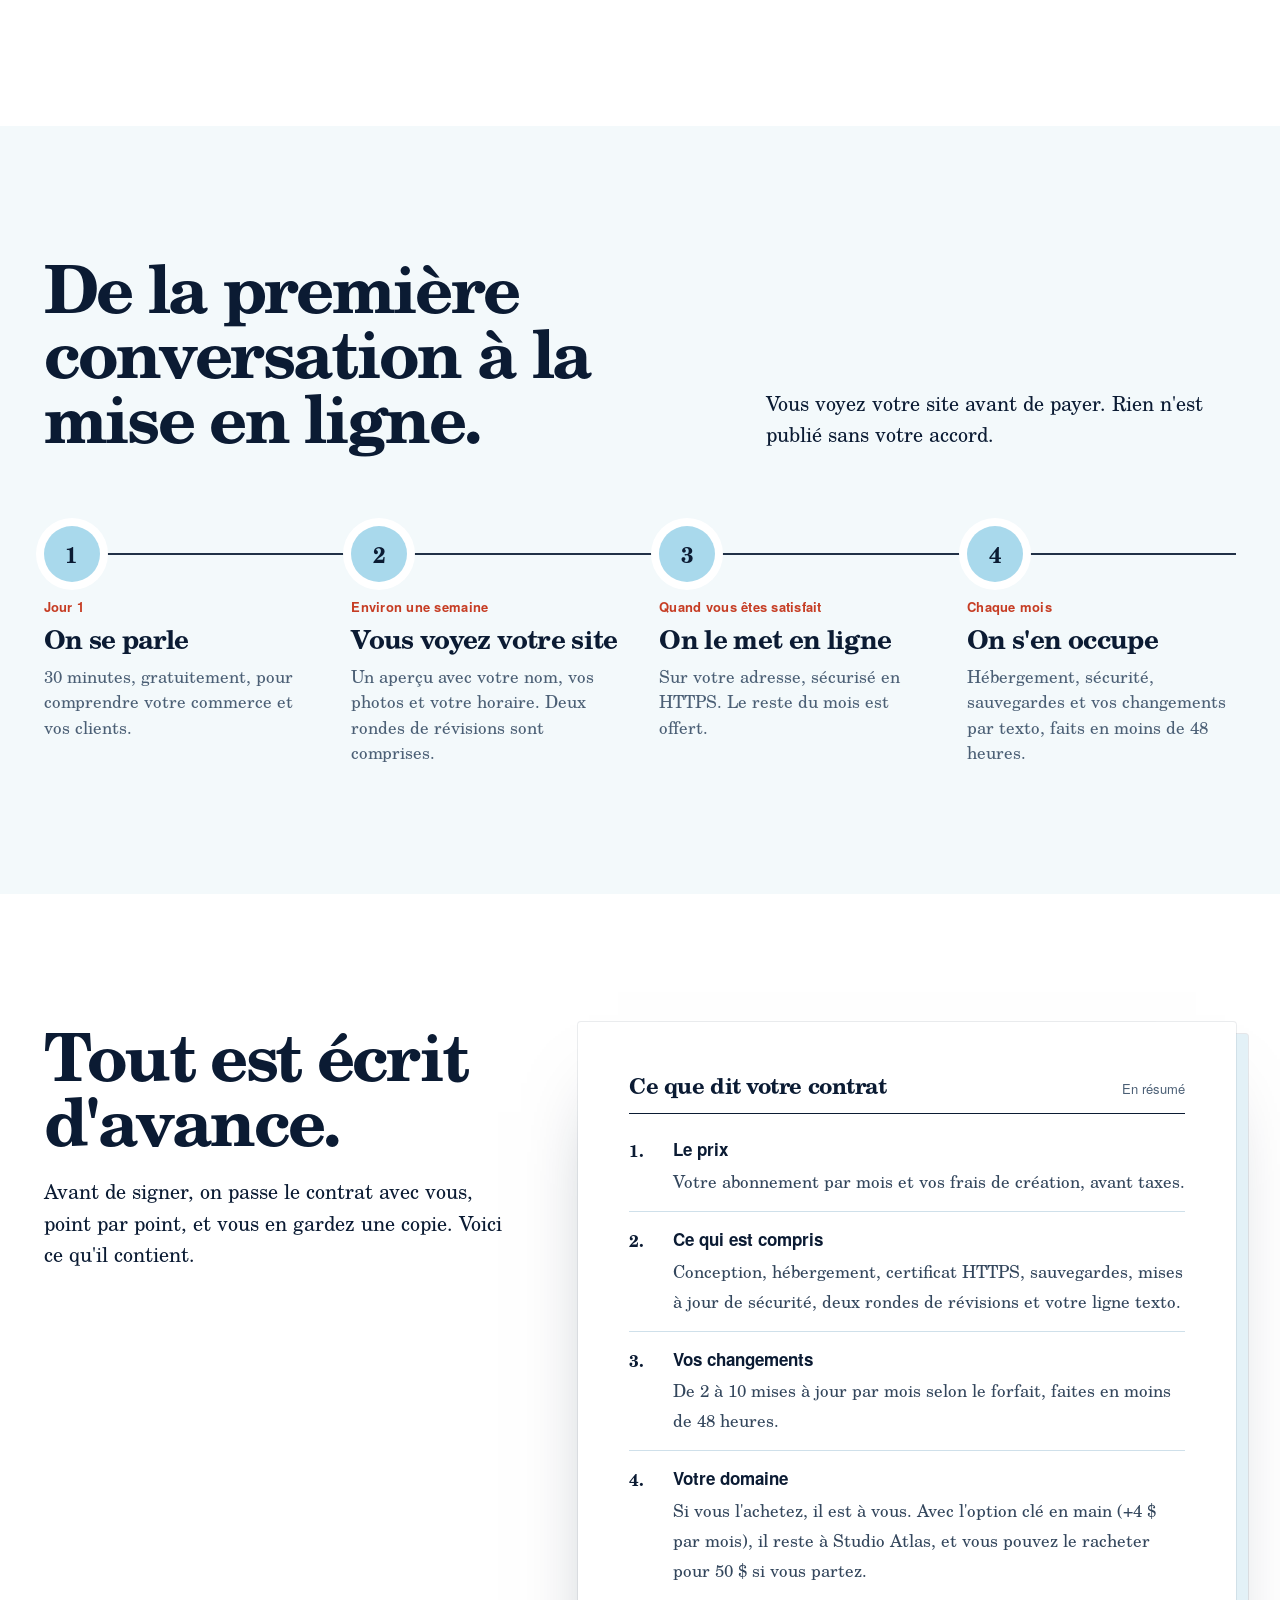
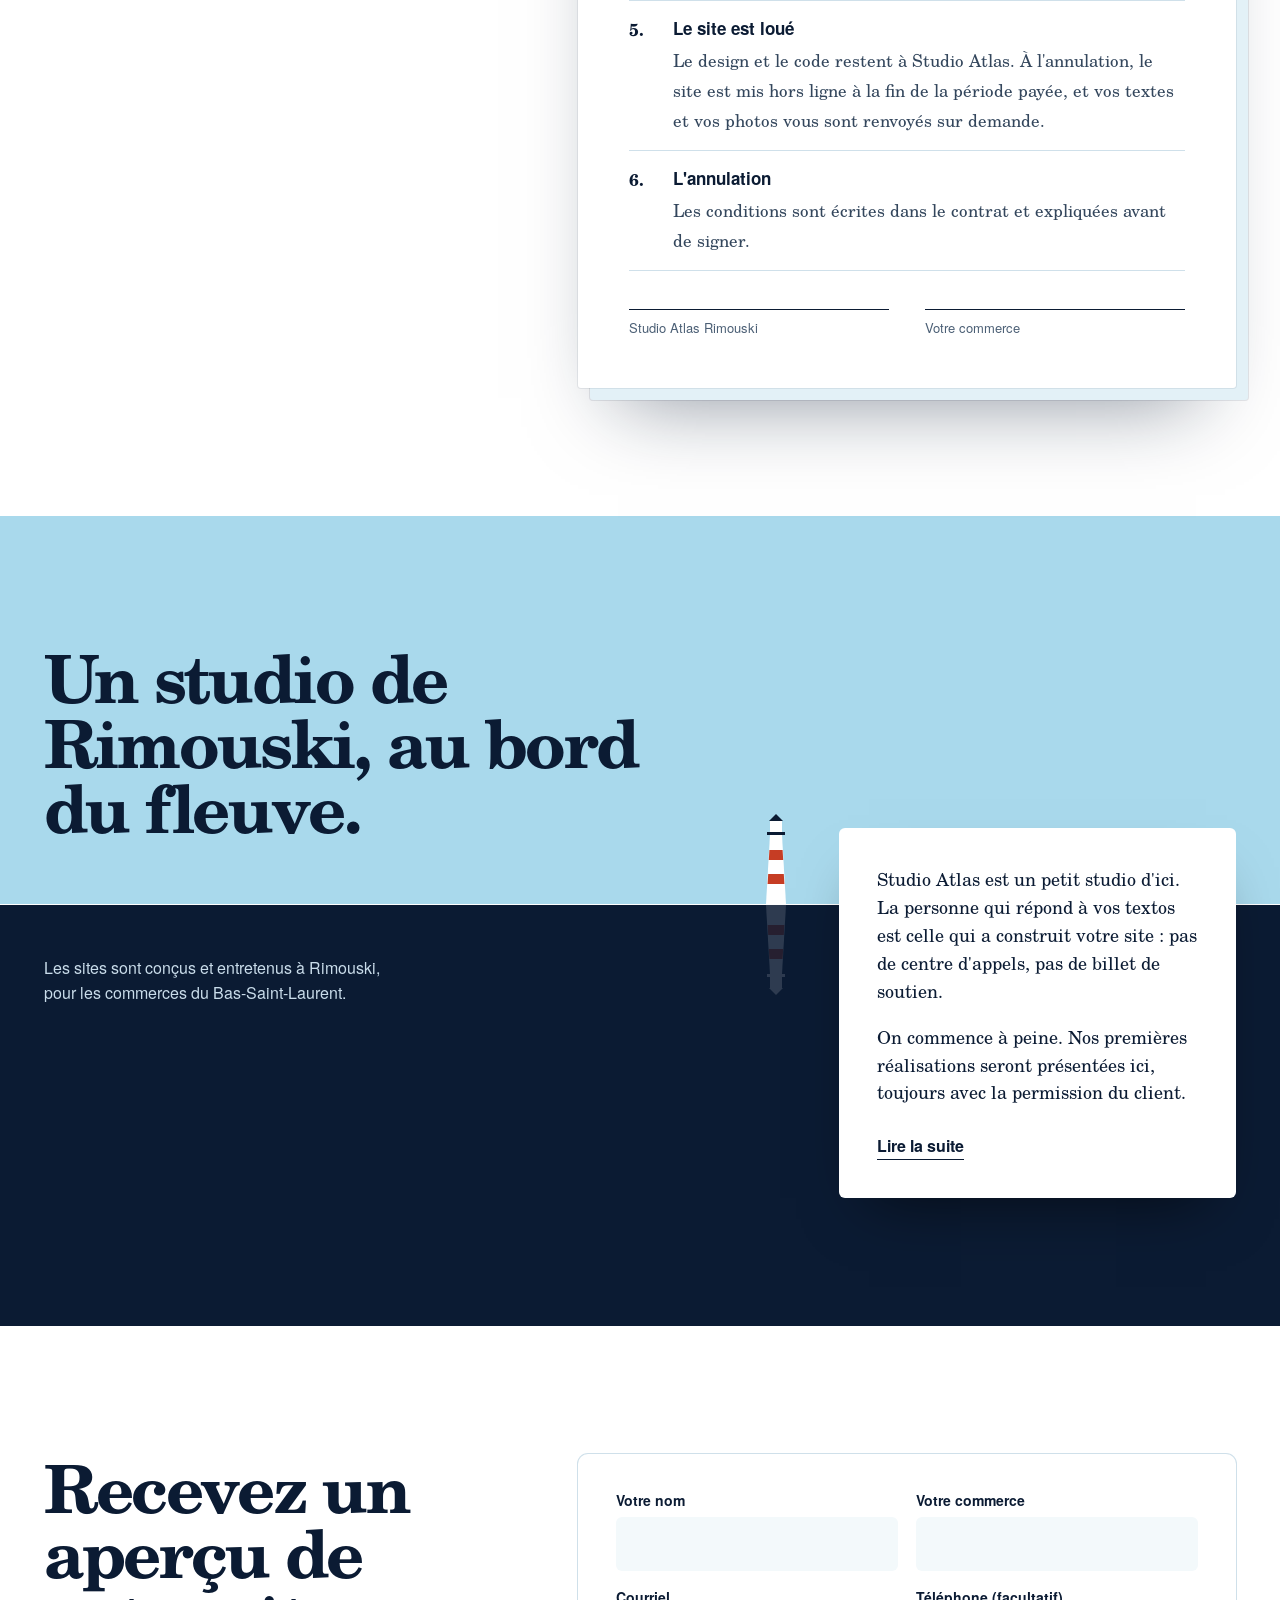
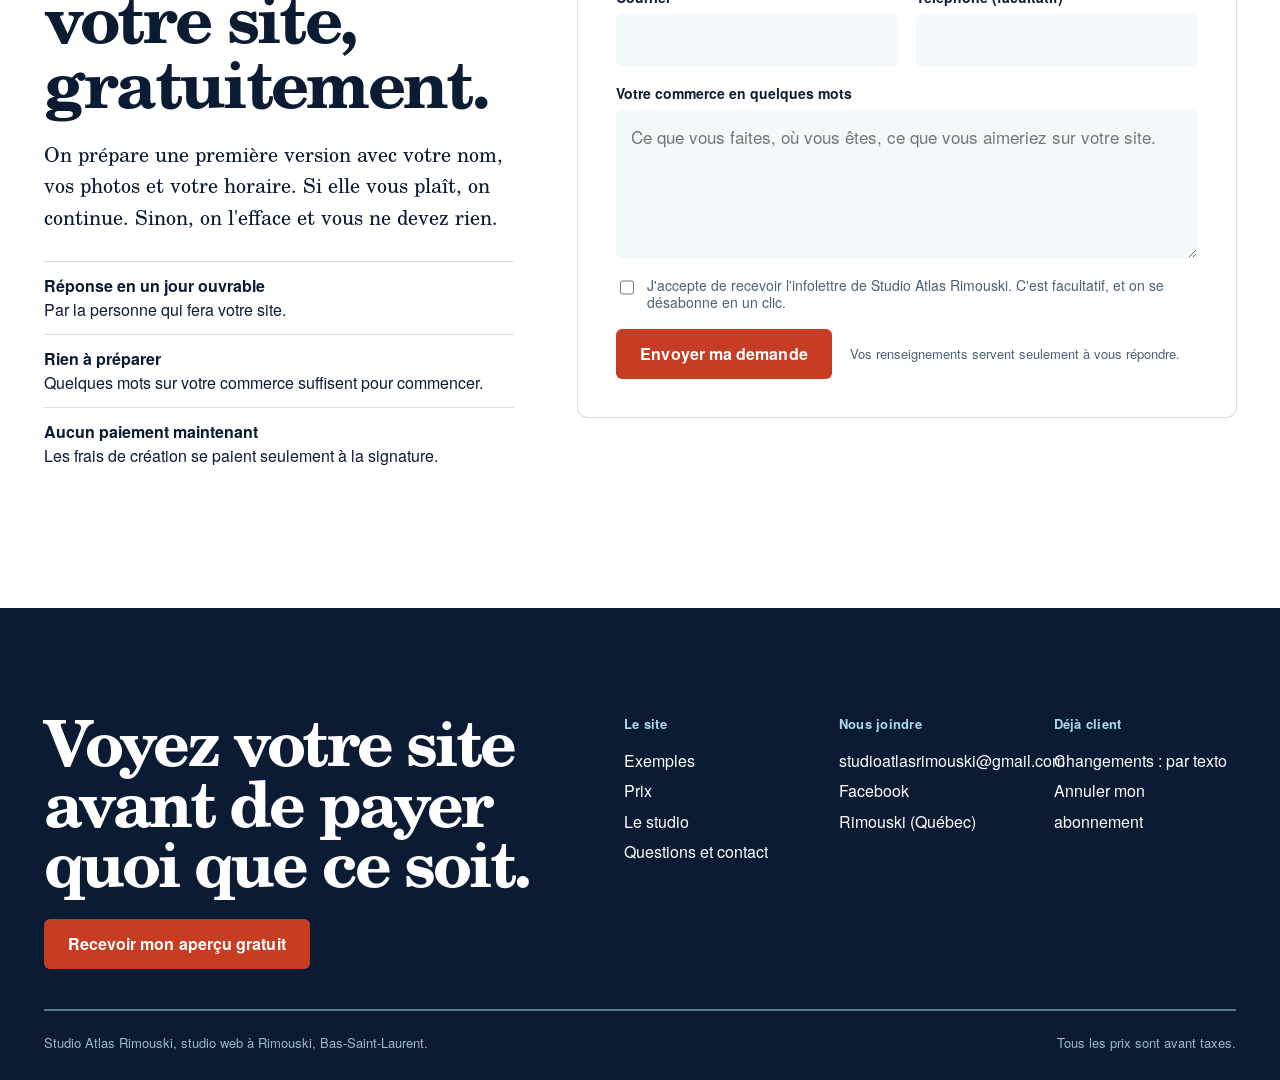
==== commit 11696f37: "Accueil : se présenter en partenaire (une seule job, comparatif IA) Co-Authored-By: Claude Opus 5.5 " ====
--- a/index.html
+++ b/index.html
@@ -54,13 +54,27 @@
   </div>
   <p class="t tb" aria-hidden="true"><span>de la</span> <span>rue.</span></p>
   <div class="lead">
-   <p>Studio Atlas conçoit, héberge et entretient les sites web des commerces de Rimouski et du Bas-Saint-Laurent. Quand votre horaire change, vous envoyez un texto et c'est réglé.</p>
+   <p>Studio Atlas est le partenaire web des commerces de Rimouski et du Bas-Saint-Laurent. On conçoit votre site pour que vos clients vous trouvent, appellent et viennent, puis on s'en occupe chaque mois. Quand quelque chose change, vous envoyez un texto et c'est réglé.</p>
    <div class="acts"><a class="btn btn-signal" href="#apercu">Recevoir mon aperçu gratuit</a><a class="link" href="/forfaits.html">Voir les prix</a></div>
   </div>
   <div class="side">
    <p class="price-tag"><b>30 $</b><span>par mois pour commencer, avant taxes. Contrat écrit d'avance.</span></p>
    <p class="ticker">Les sites affichés sont des exemples : les commerces sont inventés et les photos, générées par IA. Les sites, eux, fonctionnent pour vrai.</p>
   </div>
+ </div>
+</section>
+
+<section class="sec" aria-labelledby="h-job">
+ <div class="w">
+  <div class="intro" data-reveal><h2 class="h2" id="h-job">Votre site a une seule job : vous amener des clients.</h2>
+  <p>On ne vous vend pas des pages. Chaque site est construit autour de ce qui fait vendre un commerce d'ici, puis gardé à jour chaque mois.</p></div>
+  <dl class="defs job" data-reveal>
+   <dt>Être trouvé</dt><dd>Quand quelqu'un cherche votre type de commerce à Rimouski, votre site doit sortir. Le référencement de base est compris : les bons titres, votre adresse, vos heures et les informations que Google lit.</dd>
+   <dt>Donner envie</dt><dd>Vos vraies photos, votre menu et vos prix, lisibles en quelques secondes sur un cellulaire. C'est là que le client décide s'il vient chez vous ou chez le voisin.</dd>
+   <dt>Faire agir</dt><dd>Un bouton pour appeler, l'itinéraire jusqu'à votre porte et, selon votre forfait, le lien vers vos avis Google, une demande de rendez-vous ou un panier. Un seul geste du pouce.</dd>
+   <dt>Rester vrai</dt><dd>Des heures fausses font perdre des clients. Vous textez le changement, il est en ligne en moins de 48 heures, souvent le jour même.</dd>
+  </dl>
+  <p class="job-note" data-reveal>Aucun site ne peut garantir des ventes. Mais un commerce introuvable, ou dont les heures sont fausses, en perd à coup sûr.</p>
  </div>
 </section>
 
@@ -131,7 +145,26 @@
  </div>
 </section>
 
-<section class="sec sec-mist" aria-labelledby="h-ex">
+<section class="sec sec-mist" aria-labelledby="h-ia">
+ <div class="w">
+  <div class="intro" data-reveal><h2 class="h2" id="h-ia">« Je peux le faire moi-même avec une IA. »</h2>
+  <p>C'est vrai : une IA vous sort une page en quelques minutes. Mais la page, c'est la partie facile. Voici ce qui reste à faire après, et qui le fait.</p></div>
+  <div class="tbl" data-reveal><table class="cmp vs">
+   <thead><tr><th></th><th>Vous, avec une IA</th><th>Avec Studio Atlas</th></tr></thead>
+   <tbody>
+    <tr><th>Faire le site</th><td data-l="Vous, avec une IA">Quelques minutes, puis des heures à corriger les textes et les photos</td><td data-l="Avec Studio Atlas">Fait avec vous, à partir de votre commerce, deux rondes de révisions comprises</td></tr>
+    <tr><th>Hébergement, domaine, HTTPS</th><td data-l="Vous, avec une IA">Un abonnement de plus à choisir, payer et renouveler</td><td data-l="Avec Studio Atlas">Compris dans votre forfait</td></tr>
+    <tr><th>Sortir sur Google</th><td data-l="Vous, avec une IA">À apprendre et à faire vous-même</td><td data-l="Avec Studio Atlas">Référencement de base compris</td></tr>
+    <tr><th>Changer l'horaire un vendredi soir</th><td data-l="Vous, avec une IA">Retrouver l'outil, le mot de passe et la bonne page</td><td data-l="Avec Studio Atlas">Un texto</td></tr>
+    <tr><th>Si quelque chose brise</th><td data-l="Vous, avec une IA">Vous cherchez la solution, ou vous attendez le soutien de la plateforme</td><td data-l="Avec Studio Atlas">On s'en occupe : sauvegardes et mises à jour de sécurité comprises</td></tr>
+    <tr><th>À qui parler</th><td data-l="Vous, avec une IA">Un robot</td><td data-l="Avec Studio Atlas">La personne qui a construit votre site, ici à Rimouski</td></tr>
+   </tbody>
+  </table></div>
+  <p class="job-note" data-reveal>Votre temps est mieux placé derrière le comptoir. Le site, c'est notre job.</p>
+ </div>
+</section>
+
+<section class="sec" aria-labelledby="h-ex">
  <div class="w">
   <div class="intro" data-reveal><h2 class="h2" id="h-ex">Cinq sites d'exemple, un pour chaque forfait.</h2>
   <p>Les commerces sont inventés et les photos sont générées par IA, mais les sites fonctionnent pour vrai : menus, formulaires, langues et panier. Survolez un nom pour voir le site, cliquez pour l'essayer.</p></div>
@@ -145,7 +178,7 @@
  </div>
 </section>
 
-<section class="sec" aria-labelledby="h-etapes">
+<section class="sec sec-mist" aria-labelledby="h-etapes">
  <div class="w">
   <div class="intro" data-reveal><h2 class="h2" id="h-etapes">De la première conversation à la mise en ligne.</h2>
   <p>Vous voyez votre site avant de payer. Rien n'est publié sans votre accord.</p></div>
@@ -158,7 +191,7 @@
  </div>
 </section>
 
-<section class="sec sec-mist" aria-labelledby="h-contrat">
+<section class="sec" aria-labelledby="h-contrat">
  <div class="w ct">
   <div data-reveal><h2 class="h2" id="h-contrat">Tout est écrit d'avance.</h2>
   <p style="font-size:20px;margin-top:24px;max-width:26em">Avant de signer, on passe le contrat avec vous, point par point, et vous en gardez une copie. Voici ce qu'il contient.</p></div>
--- a/atlas.css
+++ b/atlas.css
@@ -455,3 +455,20 @@
   *,*::before,*::after{animation:none!important;transition:none!important;scroll-behavior:auto!important}
   .js .hero .t span,.js .hero .card,.js .hero .lead,.js .hero .side,.js [data-reveal]{opacity:1;transform:none}
 }
+
+/* Section « une seule job » et comparatif IA */
+.job dt{font:700 20px/1.3 var(--serif);letter-spacing:-.01em}
+@media (min-width:821px){.job{grid-template-columns:minmax(200px,280px) minmax(0,1fr)}.job dd{max-width:60ch}}
+.job-note{margin:clamp(28px,4vw,44px) 0 0;max-width:40em;font:400 20px/1.45 var(--serif);color:var(--ink)}
+.vs th[scope],.vs tbody th{font-weight:700;width:24%}
+.vs thead th:last-child,.vs tbody td:last-child{font-weight:700;color:var(--ink)}
+.vs tbody td:nth-child(2){color:var(--muted)}
+@media (max-width:820px){
+ .vs,.vs tbody,.vs tr,.vs th,.vs td{display:block;width:auto!important;min-width:0!important}
+ .vs thead{display:none}
+ .vs tr{padding:18px 0;border-top:1px solid var(--line)}
+ .vs tbody th,.vs tbody td{border:0;padding:0}
+ .vs tbody th{font:700 19px/1.3 var(--serif);margin-bottom:10px}
+ .vs tbody td{margin-top:8px}
+ .vs tbody td::before{content:attr(data-l);display:block;font:400 13px/1.4 var(--sans);color:var(--muted);margin-bottom:2px}
+}
